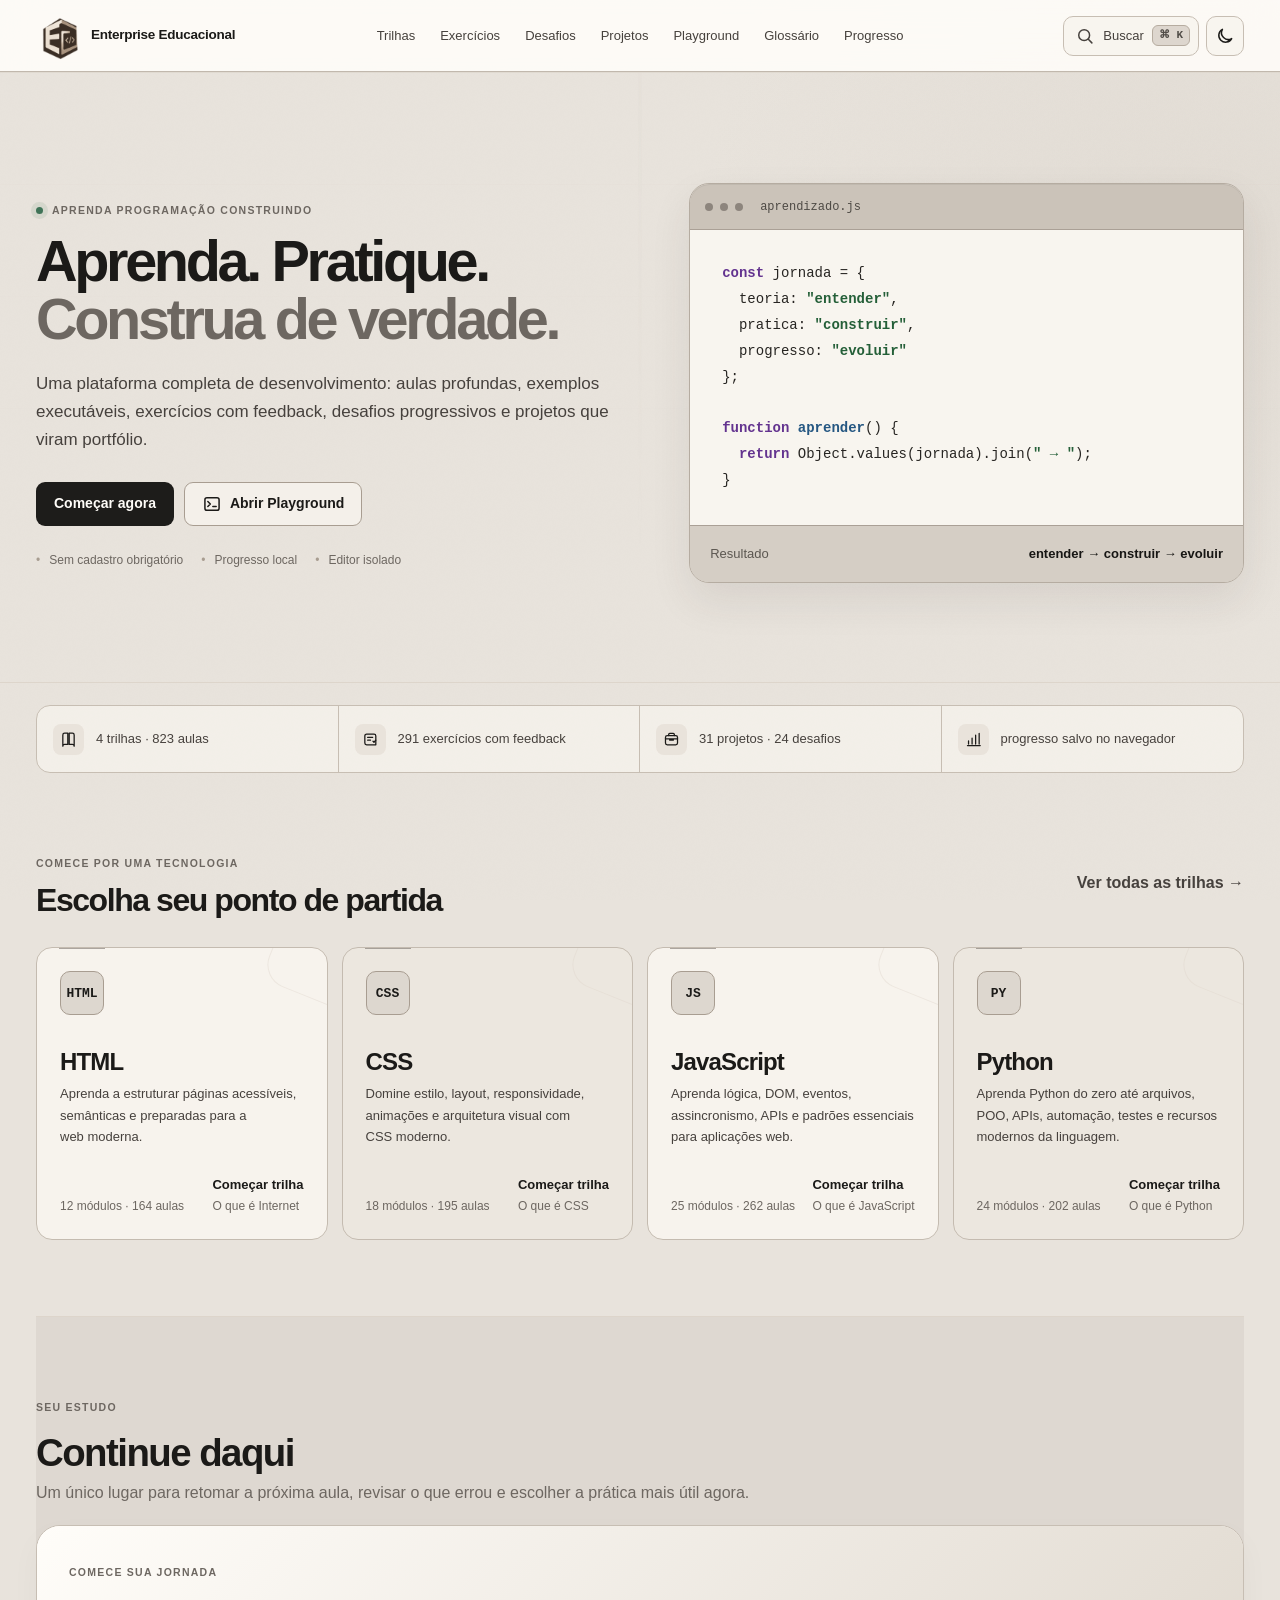
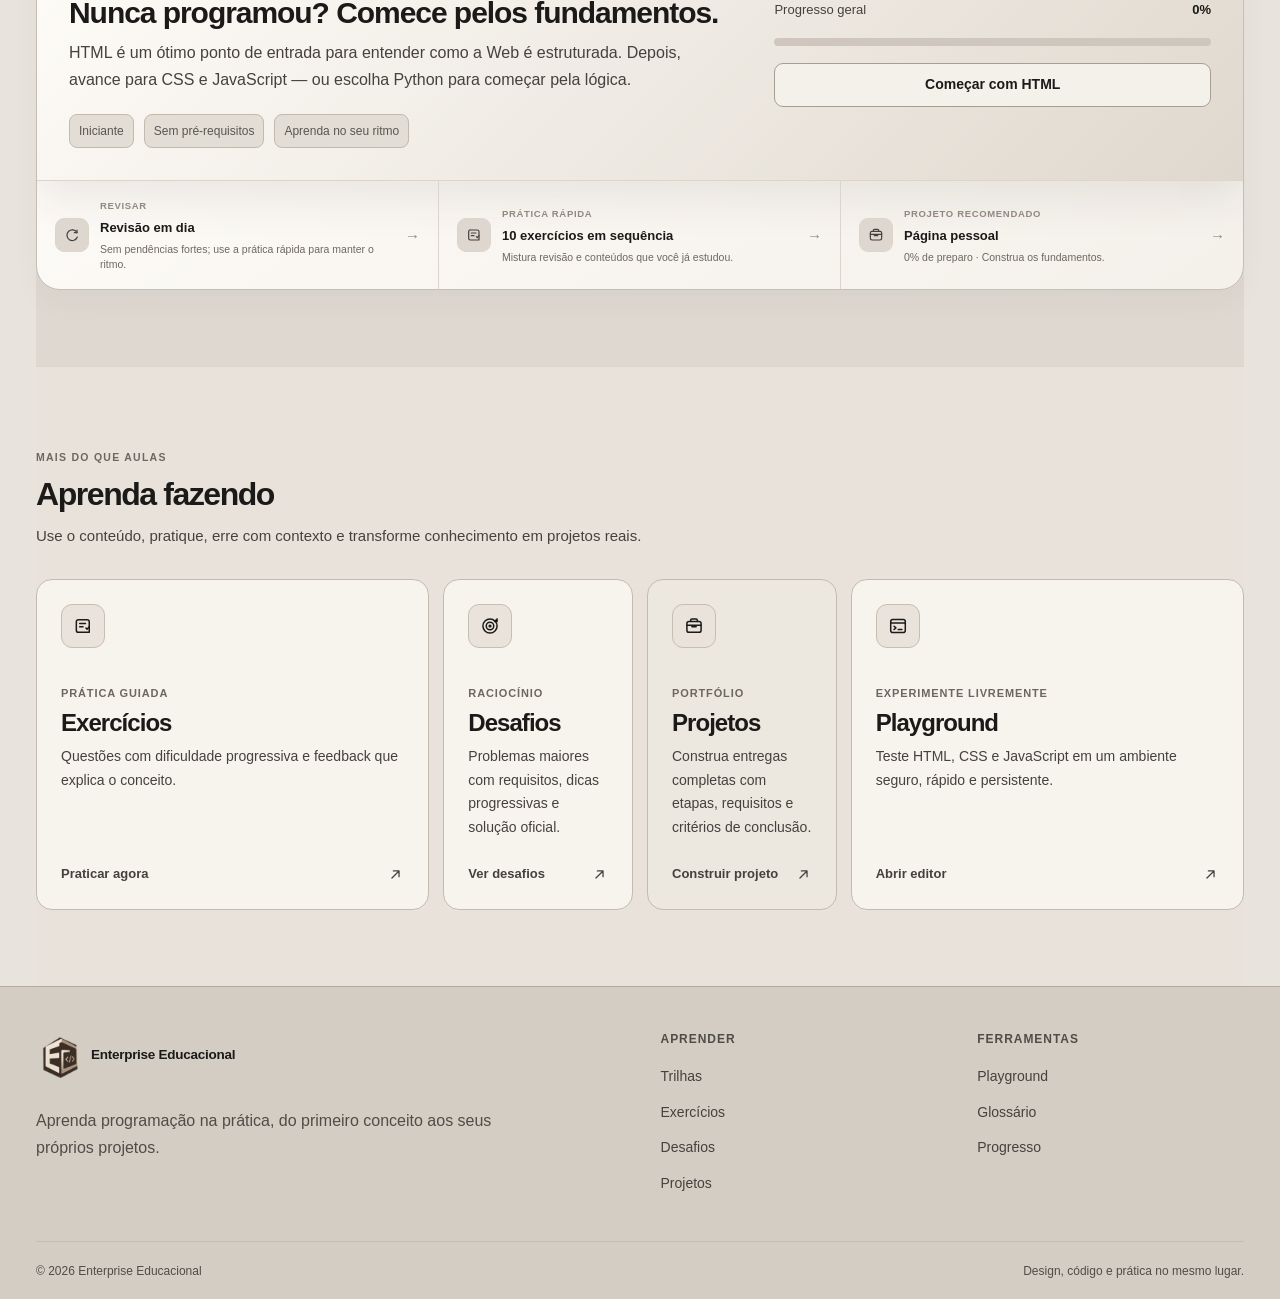
==== index.html @ 3b3150ca "fix: keep dark favicon visible in browser tab" ====
<!doctype html>
<html lang="pt-BR" data-theme="dark">
<head>
  <meta charset="UTF-8" />
  <meta name="viewport" content="width=device-width, initial-scale=1.0" />
  <meta name="description" content="Enterprise Educacional — aprenda HTML, CSS, JavaScript e Python com aulas completas, exercícios, desafios, projetos e playground interativo." />
  <meta name="theme-color" content="#08090a" />
  <meta name="color-scheme" content="dark light" />
  <title>Enterprise Educacional</title>
  <script>
    (() => {
      try {
        const saved = JSON.parse(localStorage.getItem('enterprise-educacional-state-v2') || '{}');
        const theme = saved.theme === 'light' || saved.theme === 'dark'
          ? saved.theme
          : (window.matchMedia && window.matchMedia('(prefers-color-scheme: light)').matches ? 'light' : 'dark');
        document.documentElement.dataset.theme = theme;
      } catch {}
    })();
  </script>
  <link id="favicon32" rel="icon" type="image/png" sizes="32x32" href="assets/branding/favicon-32.png?v=42&amp;theme=dark" data-dark-href="assets/branding/favicon-32.png?v=42" data-light-href="assets/branding/favicon-light-32.png?v=42" />
  <link id="appleTouchIcon" rel="apple-touch-icon" sizes="180x180" href="assets/branding/apple-touch-icon.png?v=41&amp;theme=dark" data-dark-href="assets/branding/apple-touch-icon.png?v=41" data-light-href="assets/branding/apple-touch-icon-light.png?v=41" />
  <script>
    (() => {
      const theme = document.documentElement.dataset.theme;
      const isLight = theme === 'light';
      const setHref = (id, darkHref, lightHref) => {
        const el = document.getElementById(id);
        if (el) el.href = isLight ? lightHref : darkHref;
      };
      setTimeout(() => {
        setHref('favicon32', 'assets/branding/favicon-32.png?v=42&theme=dark', 'assets/branding/favicon-light-32.png?v=42&theme=light');
        setHref('appleTouchIcon', 'assets/branding/apple-touch-icon.png?v=41&theme=dark', 'assets/branding/apple-touch-icon-light.png?v=41&theme=light');
      }, 0);
    })();
  </script>
  <link rel="stylesheet" href="styles.css?v=40" />
</head>
<body>
  <svg class="icon-sprite" aria-hidden="true" focusable="false">
    <symbol id="icon-search" viewBox="0 0 24 24"><circle cx="11" cy="11" r="6.5"/><path d="m16 16 4.25 4.25"/></symbol>
    <symbol id="icon-sun" viewBox="0 0 24 24"><circle cx="12" cy="12" r="3.75"/><path d="M12 2.75v2.1M12 19.15v2.1M2.75 12h2.1M19.15 12h2.1M5.46 5.46l1.48 1.48M17.06 17.06l1.48 1.48M18.54 5.46l-1.48 1.48M6.94 17.06l-1.48 1.48"/></symbol>
    <symbol id="icon-moon" viewBox="0 0 24 24"><path d="M20 15.1A8.15 8.15 0 0 1 8.9 4a8.2 8.2 0 1 0 11.1 11.1Z"/></symbol>
    <symbol id="icon-menu" viewBox="0 0 24 24"><path d="M4 7.25h16M4 12h16M4 16.75h16"/></symbol>
    <symbol id="icon-close" viewBox="0 0 24 24"><path d="m6.25 6.25 11.5 11.5M17.75 6.25l-11.5 11.5"/></symbol>
    <symbol id="icon-html" viewBox="0 0 24 24"><path d="m9 6-6 6 6 6M15 6l6 6-6 6M14 3.75 10 20.25"/></symbol>
    <symbol id="icon-css" viewBox="0 0 24 24"><path d="m12 3 8 4.5-8 4.5-8-4.5L12 3Z"/><path d="m4 12 8 4.5 8-4.5M4 16.5 12 21l8-4.5"/></symbol>
    <symbol id="icon-js" viewBox="0 0 24 24"><path d="M8.5 5.5H6.75A1.75 1.75 0 0 0 5 7.25V10a2 2 0 0 1-2 2 2 2 0 0 1 2 2v2.75a1.75 1.75 0 0 0 1.75 1.75H8.5M15.5 5.5h1.75A1.75 1.75 0 0 1 19 7.25V10a2 2 0 0 0 2 2 2 2 0 0 0-2 2v2.75a1.75 1.75 0 0 1-1.75 1.75H15.5"/></symbol>
    <symbol id="icon-python" viewBox="0 0 24 24"><path d="M7 8.5V6.75A2.75 2.75 0 0 1 9.75 4h4.5A2.75 2.75 0 0 1 17 6.75V11H9.5A2.5 2.5 0 0 0 7 13.5V15"/><path d="M17 15.5v1.75A2.75 2.75 0 0 1 14.25 20h-4.5A2.75 2.75 0 0 1 7 17.25V13h7.5a2.5 2.5 0 0 0 2.5-2.5V9"/><path d="M10 7h.01M14 17h.01"/></symbol>
    <symbol id="icon-exercise" viewBox="0 0 24 24"><path d="M7 4.5h10A2.5 2.5 0 0 1 19.5 7v12.5h-13A2.5 2.5 0 0 1 4 17V7a2.5 2.5 0 0 1 3-2.5Z"/><path d="M8 9h7M8 13h4M15.5 14.5l1.4 1.4 2.6-3"/></symbol>
    <symbol id="icon-challenge" viewBox="0 0 24 24"><circle cx="12" cy="12" r="8.5"/><circle cx="12" cy="12" r="4.5"/><circle cx="12" cy="12" r="1"/><path d="m17.5 6.5 3-3M17.5 6.5h3v-3"/></symbol>
    <symbol id="icon-project" viewBox="0 0 24 24"><rect x="3.5" y="6.5" width="17" height="13" rx="2.5"/><path d="M8 6.5V5a1.5 1.5 0 0 1 1.5-1.5h5A1.5 1.5 0 0 1 16 5v1.5M3.5 11h17M9.5 11v2h5v-2"/></symbol>
    <symbol id="icon-playground" viewBox="0 0 24 24"><rect x="3.25" y="4.25" width="17.5" height="15.5" rx="2.5"/><path d="M3.25 8.25h17.5M7.25 12.25l2.25 2-2.25 2M12.25 16.25h4.5"/></symbol>
    <symbol id="icon-play" viewBox="0 0 24 24"><path d="M9 7.4v9.2l7.3-4.6L9 7.4Z" fill="currentColor" stroke="none"/></symbol>
    <symbol id="icon-progress" viewBox="0 0 24 24"><path d="M5 18.5V14M10 18.5V10M15 18.5V6M20 18.5V3.5"/><path d="M3.5 20.5h18"/></symbol>
    <symbol id="icon-arrow-up-right" viewBox="0 0 24 24"><path d="M7 17 17 7M9 7h8v8"/></symbol>
    <symbol id="icon-check" viewBox="0 0 24 24"><path d="m5.5 12.5 4 4 9-9"/></symbol>
    <symbol id="icon-chevron-down" viewBox="0 0 24 24"><path d="m7 9.5 5 5 5-5"/></symbol>
    <symbol id="icon-clock" viewBox="0 0 24 24"><circle cx="12" cy="12" r="8.5"/><path d="M12 7v5l3.5 2"/></symbol>
    <symbol id="icon-book" viewBox="0 0 24 24"><path d="M4 5.5A2.5 2.5 0 0 1 6.5 3H11v16H6.5A2.5 2.5 0 0 0 4 21.5v-16ZM20 5.5A2.5 2.5 0 0 0 17.5 3H13v16h4.5a2.5 2.5 0 0 1 2.5 2.5v-16Z"/></symbol>
    <symbol id="icon-trophy" viewBox="0 0 24 24"><path d="M8 4h8v4a4 4 0 0 1-8 0V4Z"/><path d="M8 6H4v1.5A4.5 4.5 0 0 0 8.5 12M16 6h4v1.5a4.5 4.5 0 0 1-4.5 4.5M12 12v4M8.5 20h7M10 16h4"/></symbol>
    <symbol id="icon-terminal" viewBox="0 0 24 24"><rect x="3.5" y="4.5" width="17" height="15" rx="2.5"/><path d="m7 9 3 3-3 3M13 15h4"/></symbol>
    <symbol id="icon-expand" viewBox="0 0 24 24"><path d="M8 4H4v4M16 4h4v4M8 20H4v-4M16 20h4v-4"/></symbol>
    <symbol id="icon-copy" viewBox="0 0 24 24"><rect x="8" y="8" width="11" height="11" rx="2"/><path d="M16 8V6a2 2 0 0 0-2-2H6a2 2 0 0 0-2 2v8a2 2 0 0 0 2 2h2"/></symbol>
    <symbol id="icon-save" viewBox="0 0 24 24"><path d="M5 3.75h11l3 3V20H5z"/><path d="M8 3.75v6h8v-6M8 20v-6h8v6"/></symbol>
    <symbol id="icon-folder" viewBox="0 0 24 24"><path d="M3.75 6.5h6l1.75 2h8.75v9.75a2 2 0 0 1-2 2H5.75a2 2 0 0 1-2-2z"/><path d="M3.75 8.5V5.75a2 2 0 0 1 2-2h3.5l1.75 2h7.25a2 2 0 0 1 2 2v.75"/></symbol>
    <symbol id="icon-download" viewBox="0 0 24 24"><path d="M12 3.5v11M7.5 10.5 12 15l4.5-4.5"/><path d="M5 19.5h14"/></symbol>
    <symbol id="icon-upload" viewBox="0 0 24 24"><path d="M12 20.5v-11M7.5 13.5 12 9l4.5 4.5"/><path d="M5 4.5h14"/></symbol>
    <symbol id="icon-database" viewBox="0 0 24 24"><ellipse cx="12" cy="5.5" rx="7.5" ry="3"/><path d="M4.5 5.5v6c0 1.65 3.36 3 7.5 3s7.5-1.35 7.5-3v-6M4.5 11.5v6c0 1.65 3.36 3 7.5 3s7.5-1.35 7.5-3v-6"/></symbol>
    <symbol id="icon-refresh" viewBox="0 0 24 24"><path d="M19.5 8.5A8 8 0 1 0 20 15"/><path d="M19.5 4.5v4h-4"/></symbol>
    <symbol id="icon-stop" viewBox="0 0 24 24"><rect x="6" y="6" width="12" height="12" rx="2"/></symbol>
    <symbol id="icon-desktop" viewBox="0 0 24 24"><rect x="3.5" y="4.5" width="17" height="12" rx="2"/><path d="M8 20h8M12 16.5V20"/></symbol>
    <symbol id="icon-tablet" viewBox="0 0 24 24"><rect x="5.5" y="2.75" width="13" height="18.5" rx="2.5"/><path d="M10.5 17.75h3"/></symbol>
    <symbol id="icon-phone" viewBox="0 0 24 24"><rect x="7" y="2.75" width="10" height="18.5" rx="2.5"/><path d="M10.5 17.75h3"/></symbol>
    <symbol id="icon-bookmark" viewBox="0 0 24 24"><path d="M7 4.25h10a1.75 1.75 0 0 1 1.75 1.75v14l-6.75-4-6.75 4V6A1.75 1.75 0 0 1 7 4.25Z"/></symbol>
    <symbol id="icon-focus" viewBox="0 0 24 24"><path d="M8 4H4v4M16 4h4v4M8 20H4v-4M16 20h4v-4"/><circle cx="12" cy="12" r="3"/></symbol>
    <symbol id="icon-note" viewBox="0 0 24 24"><path d="M5 4.5h14v15H5z"/><path d="M8 8h8M8 12h8M8 16h5"/></symbol>
  </svg>

  <a class="skip-link" href="#main">Pular para o conteúdo</a>

  <header class="site-header" id="siteHeader">
    <div class="shell header-inner">
      <a class="brand" href="#home" aria-label="Enterprise Educacional — início">
        <span class="brand-mark" aria-hidden="true"><img class="brand-symbol" src="assets/branding/enterprise-symbol.png?v=40" data-dark-src="assets/branding/enterprise-symbol.png?v=40" data-light-src="assets/branding/enterprise-symbol-light.png?v=40" alt="" /></span>
        <span class="brand-name">Enterprise Educacional</span>
      </a>

      <nav class="desktop-nav" aria-label="Navegação principal">
        <a href="#trilhas">Trilhas</a>
        <a href="#exercicios">Exercícios</a>
        <a href="#desafios">Desafios</a>
        <a href="#projetos">Projetos</a>
        <a href="#playground">Playground</a>
        <a href="#glossario">Glossário</a>
        <a href="#progresso">Progresso</a>
      </nav>

      <div class="header-actions">
        <button class="search-trigger" id="openSearch" type="button" aria-label="Abrir busca">
          <svg class="ui-icon" aria-hidden="true"><use href="#icon-search"></use></svg>
          <span class="search-trigger-label">Buscar</span><kbd>⌘ K</kbd>
        </button>
        <button class="icon-button theme-toggle" id="themeToggle" type="button" aria-label="Ativar tema claro" title="Alternar tema">
          <span class="theme-toggle-glyph" aria-hidden="true">
            <svg class="ui-icon theme-glyph theme-glyph-sun"><use href="#icon-sun"></use></svg>
            <svg class="ui-icon theme-glyph theme-glyph-moon"><use href="#icon-moon"></use></svg>
          </span>
        </button>
        <button class="icon-button mobile-menu-button" id="mobileMenuButton" type="button" aria-expanded="false" aria-controls="mobileNav" aria-label="Abrir menu">
          <svg class="ui-icon" aria-hidden="true"><use href="#icon-menu"></use></svg>
        </button>
      </div>
    </div>

    <nav class="mobile-nav" id="mobileNav" aria-label="Navegação mobile" hidden>
      <a href="#trilhas">Trilhas</a><a href="#exercicios">Exercícios</a><a href="#desafios">Desafios</a><a href="#projetos">Projetos</a><a href="#playground">Playground</a><a href="#glossario">Glossário</a><a href="#progresso">Progresso</a>
    </nav>
  </header>

  <main id="main" tabindex="-1">
    <section class="page active" data-page="home" id="home">
      <div class="hero-wrap">
        <div class="shell hero-grid">
          <div class="hero-copy">
            <div class="eyebrow"><span class="status-dot"></span> Aprenda programação construindo</div>
            <h1>Aprenda. Pratique.<br><span class="text-muted">Construa de verdade.</span></h1>
            <p class="hero-lead">Uma plataforma completa de desenvolvimento: aulas profundas, exemplos executáveis, exercícios com feedback, desafios progressivos e projetos que viram portfólio.</p>
            <div class="hero-actions"><a class="button primary" href="#trilhas">Começar agora</a><a class="button secondary" href="#playground"><svg class="ui-icon"><use href="#icon-terminal"></use></svg>Abrir Playground</a></div>
            <div class="hero-meta" aria-label="Recursos da plataforma"><span>Sem cadastro obrigatório</span><span>Progresso local</span><span>Editor isolado</span></div>
          </div>

          <div class="hero-panel" aria-label="Prévia do aprendizado">
            <div class="terminal-top"><span></span><span></span><span></span><div>aprendizado.js</div></div>
            <pre><code><span class="code-keyword">const</span> jornada = {
  teoria: <span class="code-string">"entender"</span>,
  pratica: <span class="code-string">"construir"</span>,
  progresso: <span class="code-string">"evoluir"</span>
};

<span class="code-keyword">function</span> <span class="code-fn">aprender</span>() {
  <span class="code-keyword">return</span> Object.values(jornada).join(<span class="code-string">" → "</span>);
}</code></pre>
            <div class="terminal-result"><span>Resultado</span><strong>entender → construir → evoluir</strong></div>
          </div>
        </div>
      </div>

      <div class="shell platform-strip" id="platformStrip" aria-label="Destaques da plataforma"></div>

      <div class="shell section-block section-tone-a">
        <div class="section-heading compact"><div><span class="eyebrow simple">Comece por uma tecnologia</span><h2>Escolha seu ponto de partida</h2></div><a class="text-link" href="#trilhas">Ver todas as trilhas →</a></div>
        <div class="tech-grid" id="homeTechGrid"></div>
      </div>

      <div class="shell section-block continue-section section-tone-b" id="continueSection">
        <div class="continue-section-heading"><span class="eyebrow simple">Seu estudo</span><h2>Continue daqui</h2><p>Um único lugar para retomar a próxima aula, revisar o que errou e escolher a prática mais útil agora.</p></div>
        <div class="continue-dashboard">
          <div class="continue-card">
            <div class="continue-copy"><span class="eyebrow simple" id="continueEyebrow">Seu próximo passo</span><h3 id="continueTitle">Comece sua jornada.</h3><p id="continueText">Escolha uma trilha e avance em uma sequência pensada para transformar teoria em prática.</p><div class="continue-meta" id="continueMeta"></div></div>
            <div class="continue-progress"><div class="progress-label"><span id="continueLabel">Progresso geral</span><strong id="continuePercent">0%</strong></div><div class="progress"><span id="continueBar" style="width:0%"></span></div><a class="button secondary" id="continueButton" href="#trilhas">Explorar trilhas</a></div>
          </div>
          <div class="smart-learning-grid" id="smartLearningGrid" aria-label="Recomendações de estudo"></div>
        </div>
      </div>

      <div class="shell section-block section-tone-c">
        <div class="section-heading"><div><span class="eyebrow simple">Mais do que aulas</span><h2>Aprenda fazendo</h2><p>Use o conteúdo, pratique, erre com contexto e transforme conhecimento em projetos reais.</p></div></div>
        <div class="feature-grid">
          <a class="feature-card feature-exercises" href="#exercicios"><span class="feature-icon"><svg class="ui-icon"><use href="#icon-exercise"></use></svg></span><span class="feature-kicker">Prática guiada</span><h3>Exercícios</h3><p>Questões com dificuldade progressiva e feedback que explica o conceito.</p><span class="feature-link">Praticar agora <svg class="ui-icon"><use href="#icon-arrow-up-right"></use></svg></span></a>
          <a class="feature-card feature-challenges" href="#desafios"><span class="feature-icon"><svg class="ui-icon"><use href="#icon-challenge"></use></svg></span><span class="feature-kicker">Raciocínio</span><h3>Desafios</h3><p>Problemas maiores com requisitos, dicas progressivas e solução oficial.</p><span class="feature-link">Ver desafios <svg class="ui-icon"><use href="#icon-arrow-up-right"></use></svg></span></a>
          <a class="feature-card feature-projects" href="#projetos"><span class="feature-icon"><svg class="ui-icon"><use href="#icon-project"></use></svg></span><span class="feature-kicker">Portfólio</span><h3>Projetos</h3><p>Construa entregas completas com etapas, requisitos e critérios de conclusão.</p><span class="feature-link">Construir projeto <svg class="ui-icon"><use href="#icon-arrow-up-right"></use></svg></span></a>
          <a class="feature-card feature-playground" href="#playground"><span class="feature-icon"><svg class="ui-icon"><use href="#icon-playground"></use></svg></span><span class="feature-kicker">Experimente livremente</span><h3>Playground</h3><p>Teste HTML, CSS e JavaScript em um ambiente seguro, rápido e persistente.</p><span class="feature-link">Abrir editor <svg class="ui-icon"><use href="#icon-arrow-up-right"></use></svg></span></a>
        </div>
      </div>
    </section>

    <section class="page" data-page="trilhas" id="trilhas"><div class="shell page-shell"><div class="page-header"><span class="eyebrow simple">Trilhas de aprendizado</span><h1>Do primeiro código ao seu primeiro projeto.</h1><p>Quatro trilhas completas, organizadas em módulos progressivos e conectadas a exercícios, desafios e projetos.</p></div><div class="track-grid" id="trackGrid"></div></div></section>

    <section class="page" data-page="aula" id="aula">
      <div class="lesson-reading-progress" aria-hidden="true"><span id="lessonReadingBar"></span></div>
      <div class="shell lesson-layout">
        <aside class="lesson-sidebar" aria-label="Conteúdo do curso">
          <button class="lesson-mobile-toggle" id="lessonMobileToggle" type="button" aria-expanded="false"><span>Conteúdo do curso</span><svg class="ui-icon"><use href="#icon-chevron-down"></use></svg></button>
          <div class="lesson-sidebar-body" id="lessonSidebarBody">
            <div class="sidebar-heading"><span class="eyebrow simple" id="lessonCourseCode">Curso</span><h2 id="lessonCourseTitle">Conteúdo</h2><p id="lessonModuleLabel"></p></div>
            <label class="lesson-nav-search" for="lessonNavSearch"><svg class="ui-icon" aria-hidden="true"><use href="#icon-search"></use></svg><input id="lessonNavSearch" type="search" placeholder="Buscar aula neste curso..." autocomplete="off" /></label>
            <nav id="lessonNav" class="lesson-nav"></nav>
            <div class="sidebar-progress"><div class="progress-label"><span>Progresso da trilha</span><strong id="lessonCoursePercent">0%</strong></div><div class="progress"><span id="lessonCourseBar"></span></div></div>
          </div>
        </aside>
        <article class="lesson-content" id="lessonContent"></article>
      </div>
    </section>

    <section class="page" data-page="exercicios" id="exercicios"><div class="shell page-shell"><div class="page-header split"><div><span class="eyebrow simple">Prática guiada</span><h1>Exercícios</h1><p>Resolva, receba feedback e entenda o motivo de cada resposta.</p></div><a class="button secondary" href="#progresso">Ver progresso</a></div><div class="exercise-toolbar" aria-label="Filtros de exercício" id="exerciseFilters"></div><div class="exercise-layout"><aside class="exercise-list-panel" id="exerciseListPanel"><button class="exercise-list-toggle" id="exerciseListToggle" type="button" aria-expanded="false" aria-controls="exerciseListBody"><span><small>Lista de exercícios</small><strong id="exerciseListToggleMeta">Abrir exercícios</strong></span><svg class="ui-icon" aria-hidden="true"><use href="#icon-chevron-down"></use></svg></button><div class="exercise-list-body" id="exerciseListBody"><div class="exercise-list-meta" id="exerciseListMeta"></div><div class="exercise-list" id="exerciseList"></div></div></aside><div class="exercise-card" id="exerciseCard"></div></div></div></section>

    <section class="page" data-page="desafios" id="desafios"><div class="shell page-shell"><div class="page-header"><span class="eyebrow simple">Teste seu raciocínio</span><h1>Desafios</h1><p>Problemas maiores para combinar conceitos, praticar autonomia e recorrer a dicas apenas quando precisar.</p></div><div class="challenge-grid" id="challengeGrid"></div></div></section>

    <section class="page" data-page="projetos" id="projetos"><div class="shell page-shell"><div class="page-header"><span class="eyebrow simple">Construa algo real</span><h1>Projetos</h1><p>Entregas completas com objetivo, etapas, requisitos e extensões para levar seu aprendizado ao portfólio.</p></div><div class="project-grid" id="projectGrid"></div></div></section>

    <section class="page" data-page="playground" id="playground">
      <div class="shell playground-shell">
        <div class="page-header split compact-bottom"><div><span class="eyebrow simple">Laboratório de código</span><h1>Playground</h1><p>Programe em HTML, CSS, JavaScript e Python. Visualize páginas, acompanhe o console e execute Python 3 diretamente no navegador.</p></div><div class="playground-actions"><div class="preset-picker" id="presetPicker"><button class="preset-trigger" id="presetTrigger" type="button" aria-expanded="false" aria-controls="presetMenu"><span class="preset-trigger-icon" aria-hidden="true"><svg class="ui-icon"><use href="#icon-playground"></use></svg></span><span class="preset-trigger-copy"><small>Modelo</small><strong id="presetCurrentLabel">Exemplo inicial</strong></span><svg class="ui-icon preset-chevron" aria-hidden="true"><use href="#icon-chevron-down"></use></svg></button><div class="preset-menu" id="presetMenu" hidden><div class="preset-menu-head"><div><span class="detail-kicker">Comece mais rápido</span><strong>Modelos de código</strong><p>Escolha uma base pronta para estudar, testar ou modificar.</p></div></div><div class="preset-options" id="presetOptions"></div></div><select id="playgroundPreset" hidden aria-hidden="true"></select></div><button class="button secondary" id="resetPlayground" title="Restaurar o código do modelo atual">Restaurar</button></div></div>
        <div class="playground-runtime-note"><span class="runtime-dot"></span><strong>Execução segura</strong><span>Web em iframe sandbox · Python em Web Worker com Pyodide carregado sob demanda</span></div>
        <div class="workbench" id="workbench">
          <section class="editor-pane">
            <div class="pane-head editor-pane-head"><div class="tabs" role="tablist" aria-label="Linguagens" id="editorTabs"><button role="tab" aria-selected="true" data-lang="html"><svg class="ui-icon"><use href="#icon-html"></use></svg>HTML</button><button role="tab" aria-selected="false" data-lang="css"><svg class="ui-icon"><use href="#icon-css"></use></svg>CSS</button><button role="tab" aria-selected="false" data-lang="js"><svg class="ui-icon"><use href="#icon-js"></use></svg>JavaScript</button><button role="tab" aria-selected="false" data-lang="python"><svg class="ui-icon"><use href="#icon-python"></use></svg>Python</button></div><div class="pane-tools"><div class="editor-main-actions"><button class="text-button playground-save-button" id="savePlaygroundProject" type="button" title="Escolher linguagens e salvar como projeto"><svg class="ui-icon"><use href="#icon-save"></use></svg>Salvar</button><button class="text-button" id="openSavedCodes" type="button"><svg class="ui-icon"><use href="#icon-folder"></use></svg>Meus códigos</button><button class="text-button" id="playgroundHistoryToggle" type="button" aria-expanded="false" aria-controls="playgroundHistoryPanel"><svg class="ui-icon"><use href="#icon-clock"></use></svg>Histórico</button></div><details class="editor-more-menu"><summary>Mais <svg class="ui-icon"><use href="#icon-chevron-down"></use></svg></summary><div class="editor-more-popover"><button class="editor-more-action" id="formatCode" type="button" title="Organizar indentação (Alt+Shift+F)">Formatar código <kbd>Alt ⇧ F</kbd></button><button class="editor-more-action" id="copyCode" type="button"><span>Copiar código</span><kbd>Ctrl C</kbd></button><button class="editor-more-action danger" id="clearEditor" type="button">Limpar editor</button></div></details><button class="pane-icon-button" id="fullscreenPlayground" type="button" aria-label="Editor em tela cheia" title="Editor em tela cheia"><svg class="ui-icon"><use href="#icon-expand"></use></svg></button></div></div>
            <div class="playground-history-panel" id="playgroundHistoryPanel" hidden><div class="playground-history-head"><div><strong>Histórico do código</strong><span>Versões salvas automaticamente neste navegador.</span></div><button class="text-button" id="clearPlaygroundHistory" type="button">Limpar histórico</button></div><div class="playground-history-list" id="playgroundHistoryList"></div></div>
            <div class="editor-findbar" id="editorFindbar" hidden><label><span>Buscar</span><input id="editorFindInput" type="search" autocomplete="off" spellcheck="false" placeholder="Texto no arquivo..." /></label><span class="editor-find-count" id="editorFindCount">0/0</span><button class="pane-icon-button" id="editorFindPrev" type="button" aria-label="Ocorrência anterior" title="Anterior">↑</button><button class="pane-icon-button" id="editorFindNext" type="button" aria-label="Próxima ocorrência" title="Próxima">↓</button><button class="pane-icon-button" id="editorFindClose" type="button" aria-label="Fechar busca" title="Fechar">×</button></div>
            <div class="editor-body"><div class="editor-gutter" id="editorGutter" aria-hidden="true">1</div><div class="editor-code-wrap" id="editorCodeWrap"><div class="editor-active-line" id="editorActiveLine" aria-hidden="true"></div><pre class="code-highlight" id="codeHighlight" aria-hidden="true"><code></code></pre><div class="editor-marker-layer" id="editorMarkerLayer" aria-hidden="true"></div><textarea id="codeEditor" spellcheck="false" aria-label="Editor de código" aria-describedby="editorProblemsSummary" autocomplete="off" autocapitalize="off" wrap="off"></textarea><div class="editor-autocomplete" id="editorAutocomplete" role="listbox" aria-label="Sugestões de código" hidden></div><div class="editor-hover-doc" id="editorHoverDoc" role="tooltip" hidden></div></div></div>
            <div class="editor-problems" id="editorProblems" hidden><div class="editor-problems-head"><div><strong>Problemas no código</strong><span id="editorProblemsSummary">Nenhum problema detectado.</span></div><button class="text-button" id="closeEditorProblems" type="button">Fechar</button></div><div class="editor-problems-list" id="editorProblemsList"></div></div>
            <div class="python-stdin-panel" id="pythonStdinPanel" hidden><div><strong>Entrada padrão (stdin)</strong><span>Uma linha para cada chamada de <code>input()</code></span></div><textarea id="pythonStdin" rows="3" spellcheck="false" placeholder="Marina&#10;18" aria-label="Entrada padrão para o programa Python"></textarea></div>
            <div class="editor-statusbar"><span id="editorLanguageStatus">HTML</span><span id="editorMetrics">1 linha · 0 caracteres</span><span id="editorCursorStatus">Ln 1, Col 1</span><button class="editor-problems-status clean" id="editorProblemsStatus" type="button" aria-expanded="false" aria-controls="editorProblems">✓ Sem problemas</button><button class="saved-project-status" id="savedProjectStatus" type="button" hidden title="Abrir Meus códigos"><svg class="ui-icon"><use href="#icon-folder"></use></svg><span id="savedProjectStatusText"></span></button><span class="autosave-status"><span class="autosave-dot"></span>Salvo automaticamente</span><span class="editor-shortcut">Executar <kbd>Ctrl ↵</kbd></span></div>
          </section>
          <div class="workbench-resizer" id="workbenchResizer" role="separator" aria-orientation="vertical" aria-label="Redimensionar editor e resultado" tabindex="0"></div>
          <section class="preview-pane">
            <div class="pane-head preview-pane-head"><div class="preview-heading"><strong id="previewTitle">Resultado</strong><span class="runtime-badge" id="runtimeBadge">Web sandbox</span></div><div class="preview-tools"><button class="preview-action" id="clearPythonOutput" type="button" hidden title="Limpar saída do Python"><svg class="ui-icon"><use href="#icon-close"></use></svg><span>Limpar</span></button><div class="viewport-switch" id="viewportSwitch" role="group" aria-label="Largura da prévia"><button type="button" class="active" data-viewport="desktop" aria-label="Prévia desktop" title="Desktop"><svg class="ui-icon"><use href="#icon-desktop"></use></svg></button><button type="button" data-viewport="tablet" aria-label="Prévia tablet" title="Tablet"><svg class="ui-icon"><use href="#icon-tablet"></use></svg></button><button type="button" data-viewport="mobile" aria-label="Prévia mobile" title="Mobile"><svg class="ui-icon"><use href="#icon-phone"></use></svg></button></div><button class="preview-run-button" id="runPlayground" type="button" aria-label="Executar código" title="Executar código (Ctrl + Enter)"><svg class="ui-icon"><use href="#icon-play"></use></svg><span class="visually-hidden">Executar</span></button><button class="preview-stop-button" id="stopPython" type="button" hidden aria-label="Parar execução do Python" title="Parar execução"><svg class="ui-icon"><use href="#icon-stop"></use></svg><span class="visually-hidden">Parar</span></button><button class="preview-action" id="runResultFullscreen" type="button" title="Mostrar resultado em tela cheia"><svg class="ui-icon"><use href="#icon-expand"></use></svg><span>Tela cheia</span></button><span id="runStatus" class="run-status" aria-live="polite">Pronto</span></div></div>
            <div class="preview-stage" id="previewStage"><div class="preview-device" id="previewDevice" data-viewport="desktop"><iframe id="previewFrame" title="Resultado do código" sandbox="allow-scripts"></iframe><div class="python-runtime" id="pythonRuntime" hidden><div class="python-runtime-hero"><span class="python-runtime-icon"><svg class="ui-icon"><use href="#icon-python"></use></svg></span><div><strong>Python 3 no navegador</strong><p id="pythonRuntimeText">Execute o código para iniciar o runtime. Na primeira vez, o Pyodide será carregado pela internet.</p></div></div><div class="python-runtime-stats"><span>WebAssembly</span><span>Worker isolado</span><span>stdout / stderr</span></div></div></div><div class="fullscreen-hint" id="resultFullscreenHint" hidden>Pressione <kbd>Esc</kbd> para sair</div></div>
            <div class="console-panel" id="consolePanel"><div class="console-head"><div class="console-title-wrap"><strong id="consoleTitle">Console</strong><span id="consoleHint">JavaScript</span><span class="console-unread" id="consoleUnread" hidden>0</span></div><div class="console-actions"><button class="text-button" id="clearConsole" type="button">Limpar</button><button class="console-toggle" id="toggleConsole" type="button" aria-expanded="true"><span id="toggleConsoleText">Ocultar</span><svg class="ui-icon"><use href="#icon-chevron-down"></use></svg></button></div></div><div class="console-output" id="playgroundConsole" aria-live="polite"><div class="console-empty">Execute o código para ver logs e erros aqui.</div></div></div>
          </section>
        </div>
      </div>
    </section>

    <section class="page" data-page="glossario" id="glossario"><div class="shell page-shell"><div class="page-header"><span class="eyebrow simple">Conceitos sem complicação</span><h1>Glossário</h1><p>Definições curtas, explicações e conexões com as aulas em que cada conceito aparece.</p></div><div class="glossary-layout"><div class="glossary-list-panel"><div class="glossary-controls"><label class="search-field"><svg class="ui-icon" aria-hidden="true"><use href="#icon-search"></use></svg><input id="glossarySearch" type="search" placeholder="Buscar conceito, linguagem ou termo..." /></label><section class="glossary-filter-group" aria-labelledby="glossaryCategoryLabel"><div class="glossary-filter-heading"><span id="glossaryCategoryLabel">Categoria</span></div><div class="glossary-categories" id="glossaryCategories" aria-label="Categorias do glossário"></div></section><section class="glossary-filter-group glossary-letter-group" aria-labelledby="glossaryLetterLabel"><div class="glossary-filter-heading"><span id="glossaryLetterLabel">Inicial</span><span class="glossary-result-meta" id="glossaryResultMeta"></span></div><div class="alphabet" id="alphabet" aria-label="Filtrar glossário por letra"></div></section></div><div class="glossary-list" id="glossaryList"></div></div><article class="glossary-detail" id="glossaryDetail"></article></div></div></section>

    <section class="page" data-page="progresso" id="progresso"><div class="shell page-shell"><div class="page-header split"><div><span class="eyebrow simple">Seu aprendizado</span><h1>Progresso</h1><p>Acompanhe o que você concluiu, sua atividade recente e o próximo passo recomendado.</p></div><button class="button danger-ghost" id="resetProgress">Redefinir progresso</button></div><div class="progress-summary" id="progressSummary"></div><section class="data-management-card" aria-labelledby="dataManagementTitle"><div class="data-management-copy"><span class="data-management-icon"><svg class="ui-icon"><use href="#icon-database"></use></svg></span><div><span class="detail-kicker">Seus dados</span><h2 id="dataManagementTitle">Backup e restauração</h2><p>Proteja progresso, notas, checkpoints, histórico do Playground e projetos salvos em um único arquivo.</p></div></div><div class="data-management-actions"><button class="button secondary" id="exportDataBackup" type="button"><svg class="ui-icon"><use href="#icon-download"></use></svg>Baixar backup</button><button class="button secondary" id="importDataBackup" type="button"><svg class="ui-icon"><use href="#icon-upload"></use></svg>Restaurar backup</button><input id="dataBackupInput" type="file" accept="application/json,.json,.ee-backup" hidden></div></section><section class="learning-intelligence-section"><div class="section-heading compact"><div><span class="eyebrow simple">Revisão inteligente</span><h2>O que merece sua atenção agora</h2></div></div><div class="review-center" id="reviewCenter"></div></section><section class="learning-intelligence-section"><div class="section-heading compact"><div><span class="eyebrow simple">Domínio por assunto</span><h2>Entenda onde você está forte e onde revisar</h2></div></div><div class="mastery-grid" id="masteryGrid"></div></section><div class="progress-grid" id="progressGrid"></div><section class="achievement-section"><div class="section-heading compact"><div><span class="eyebrow simple">Conquistas</span><h2>Marcos da sua jornada</h2></div></div><div class="achievement-grid" id="achievementGrid"></div></section></div></section>

    <section class="page" data-page="not-found" id="notFound"><div class="shell not-found"><div class="not-found-code">404</div><span class="eyebrow simple">Rota não encontrada</span><h1>Essa rota saiu do código.</h1><p>O conteúdo que você procurou não existe ou mudou de lugar.</p><div class="hero-actions"><a class="button primary" href="#home">Voltar para Home</a><a class="button secondary" href="#trilhas">Explorar Trilhas</a></div></div></section>
  </main>

  <footer class="site-footer">
    <div class="shell footer-grid"><div class="footer-brand"><a class="brand" href="#home"><span class="brand-mark" aria-hidden="true"><img class="brand-symbol" src="assets/branding/enterprise-symbol.png?v=40" data-dark-src="assets/branding/enterprise-symbol.png?v=40" data-light-src="assets/branding/enterprise-symbol-light.png?v=40" alt="" /></span><span class="brand-name">Enterprise Educacional</span></a><p>Aprenda programação na prática, do primeiro conceito aos seus próprios projetos.</p></div><div><h2>Aprender</h2><a href="#trilhas">Trilhas</a><a href="#exercicios">Exercícios</a><a href="#desafios">Desafios</a><a href="#projetos">Projetos</a></div><div><h2>Ferramentas</h2><a href="#playground">Playground</a><a href="#glossario">Glossário</a><a href="#progresso">Progresso</a></div></div>
    <div class="shell footer-bottom"><span>© 2026 Enterprise Educacional</span><span>Design, código e prática no mesmo lugar.</span></div>
  </footer>

  <dialog class="search-dialog" id="searchDialog">
    <form method="dialog" class="search-modal"><div class="search-modal-head"><label class="search-field modal-search"><svg class="ui-icon" aria-hidden="true"><use href="#icon-search"></use></svg><input id="globalSearch" type="search" placeholder="Buscar aulas, módulos, exercícios, projetos..." autocomplete="off" /></label><button class="icon-button" value="cancel" aria-label="Fechar busca"><svg class="ui-icon" aria-hidden="true"><use href="#icon-close"></use></svg></button></div><div class="search-results" id="searchResults"></div><div class="search-hint"><span><kbd>Ctrl/⌘ K</kbd> buscar</span><span><kbd>↑↓</kbd> navegar</span><span><kbd>Enter</kbd> abrir</span><span><kbd>Esc</kbd> fechar</span></div></form>
  </dialog>

  <dialog class="saved-code-dialog" id="saveCodeDialog">
    <form class="saved-code-modal" id="saveCodeForm">
      <div class="saved-code-dialog-head"><div><span class="detail-kicker">Playground</span><strong id="saveCodeDialogTitle">Salvar código</strong><p>Escolha exatamente quais linguagens fazem parte deste projeto.</p></div><button class="icon-button" id="closeSaveCodeDialog" type="button" aria-label="Fechar"><svg class="ui-icon"><use href="#icon-close"></use></svg></button></div>
      <div class="saved-code-dialog-body">
        <label class="saved-code-name"><span>Nome do projeto</span><input id="savedCodeName" type="text" maxlength="80" autocomplete="off" placeholder="Ex.: Landing page pessoal" /></label>
        <fieldset class="saved-code-language-fieldset"><legend>O que deseja salvar?</legend><div class="saved-code-language-grid">
          <label class="saved-code-language"><input type="checkbox" value="html" data-save-language /><span class="saved-code-language-icon"><svg class="ui-icon"><use href="#icon-html"></use></svg></span><span><strong>HTML</strong><small>Estrutura da página</small></span></label>
          <label class="saved-code-language"><input type="checkbox" value="css" data-save-language /><span class="saved-code-language-icon"><svg class="ui-icon"><use href="#icon-css"></use></svg></span><span><strong>CSS</strong><small>Estilos e layout</small></span></label>
          <label class="saved-code-language"><input type="checkbox" value="js" data-save-language /><span class="saved-code-language-icon"><svg class="ui-icon"><use href="#icon-js"></use></svg></span><span><strong>JavaScript</strong><small>Comportamento da página</small></span></label>
          <label class="saved-code-language"><input type="checkbox" value="python" data-save-language /><span class="saved-code-language-icon"><svg class="ui-icon"><use href="#icon-python"></use></svg></span><span><strong>Python</strong><small>Programa e saída textual</small></span></label>
        </div></fieldset>
        <div class="saved-code-storage-note"><svg class="ui-icon"><use href="#icon-folder"></use></svg><span><strong>Salvo neste navegador.</strong> O Enterprise Educacional usa IndexedDB e mantém um fallback local quando necessário.</span></div>
        <p class="saved-code-validation" id="saveCodeValidation" hidden></p>
      </div>
      <div class="saved-code-dialog-actions"><button class="button secondary" id="saveCodeAsNew" type="button" hidden>Salvar como novo</button><span></span><button class="button secondary" id="cancelSaveCode" type="button">Cancelar</button><button class="button primary" id="confirmSaveCode" type="submit">Salvar projeto</button></div>
    </form>
  </dialog>

  <dialog class="saved-code-dialog saved-codes-library-dialog" id="savedCodesDialog">
    <div class="saved-code-modal">
      <div class="saved-code-dialog-head"><div><span class="detail-kicker">Banco local</span><strong>Meus códigos</strong><p>Projetos que você decidiu guardar permanentemente neste navegador.</p></div><button class="icon-button" id="closeSavedCodesDialog" type="button" aria-label="Fechar"><svg class="ui-icon"><use href="#icon-close"></use></svg></button></div>
      <div class="saved-codes-toolbar"><label class="search-field"><svg class="ui-icon"><use href="#icon-search"></use></svg><input id="savedCodesSearch" type="search" autocomplete="off" placeholder="Buscar projeto salvo..." /></label><div class="saved-codes-toolbar-actions"><span id="savedCodesCount">0 projetos</span><button class="button secondary compact" id="importSavedCodeFiles" type="button"><svg class="ui-icon"><use href="#icon-upload"></use></svg>Importar</button><input id="savedCodeImportInput" type="file" accept=".zip,.html,.htm,.css,.js,.mjs,.py,.json,.eeproject" multiple hidden></div></div>
      <div class="saved-codes-list" id="savedCodesList"></div>
      <div class="saved-codes-footer"><span><strong>Exportar</strong> gera um ZIP com arquivos reais do projeto. <strong>Importar</strong> aceita esse ZIP ou arquivos HTML/CSS/JS/Python.</span><button class="button secondary" id="newSavedCodeFromLibrary" type="button">Salvar código atual</button></div>
    </div>
  </dialog>

  <div class="term-popover" id="termPopover" hidden role="dialog" aria-modal="false" aria-labelledby="termPopoverTitle"><button class="term-popover-close" id="closeTermPopover" type="button" aria-label="Fechar definição"><svg class="ui-icon"><use href="#icon-close"></use></svg></button><span class="term-type" id="termPopoverCategory"></span><strong id="termPopoverTitle"></strong><p id="termPopoverDefinition"></p><button class="text-link term-open-full" id="termPopoverOpen" type="button">Ver no Glossário →</button></div>

  <div class="toast-region" id="toastRegion" aria-live="polite" aria-atomic="false"></div>

  <script src="content-data.js?v=40"></script>
  <script src="app.js?v=42"></script>
</body>
</html>
---- styles.css ----
:root {
  color-scheme: dark;
  --bg-0: #060708;
  --bg: #090a0b;
  --bg-2: #0d0f11;
  --bg-3: #111316;
  --surface: #14171a;
  --surface-2: #181c20;
  --surface-3: #1d2126;
  --surface-4: #252a30;
  --surface-hover: #20252b;
  --text: #f5f6f7;
  --text-2: #c5c9ce;
  --text-3: #8e949c;
  --text-4: #686e76;
  --border: #292e34;
  --border-soft: #20252a;
  --border-strong: #3b424a;
  --accent: #f2f3f4;
  --accent-2: #d7dade;
  --accent-contrast: #0c0d0f;
  --success: #8bcaa2;
  --warning: #d4b774;
  --danger: #df8585;
  --focus: #f4f5f6;
  --code-purple: #cfb7ff;
  --code-green: #b8ddb2;
  --code-blue: #a9cbe9;
  --code-orange: #e4c59e;
  --header-h: 74px;
  --radius-xs: 6px;
  --radius-sm: 9px;
  --radius-md: 13px;
  --radius-lg: 18px;
  --radius-xl: 24px;
  --shadow-soft: 0 16px 42px rgba(0,0,0,.18);
  --shadow-strong: 0 28px 80px rgba(0,0,0,.34);
  --shell: min(1640px, calc(100vw - 64px));
  --reading: 780px;
  --editor-split: 55%;
}

html[data-theme="light"] {
  color-scheme: light;
  --bg-0: #ede6dc;
  --bg: #f5efe6;
  --bg-2: #f1eadf;
  --bg-3: #ebe2d6;
  --surface: #faf6f0;
  --surface-2: #fffdf9;
  --surface-3: #f3ece2;
  --surface-4: #e5dccf;
  --surface-hover: #eee6db;
  --text: #1b1916;
  --text-2: #554d45;
  --text-3: #7f756c;
  --text-4: #a09589;
  --border: #d7cec1;
  --border-soft: #e8e0d5;
  --border-strong: #c5b9aa;
  --accent: #1b1916;
  --accent-2: #302b25;
  --accent-contrast: #fffdf9;
  --success: #3f7357;
  --warning: #8a6a29;
  --danger: #a75252;
  --focus: #1b1916;
  --shadow-soft: 0 14px 34px rgba(50,40,30,.08);
  --shadow-strong: 0 28px 70px rgba(50,40,30,.14);
}

* { box-sizing: border-box; }
html { scroll-behavior: smooth; }
body {
  margin: 0;
  min-width: 320px;
  background:
    radial-gradient(circle at 15% -10%, color-mix(in srgb, var(--surface-4) 38%, transparent), transparent 28rem),
    var(--bg);
  color: var(--text);
  font: 16px/1.65 Inter, ui-sans-serif, -apple-system, BlinkMacSystemFont, "Segoe UI", sans-serif;
  -webkit-font-smoothing: antialiased;
  text-rendering: optimizeLegibility;
}
body::before {
  content: "";
  position: fixed;
  inset: 0;
  pointer-events: none;
  z-index: -1;
  opacity: .018;
  background-image: url("data:image/svg+xml,%3Csvg xmlns='http://www.w3.org/2000/svg' width='120' height='120'%3E%3Cfilter id='n'%3E%3CfeTurbulence type='fractalNoise' baseFrequency='.9' numOctaves='2' stitchTiles='stitch'/%3E%3C/filter%3E%3Crect width='100%25' height='100%25' filter='url(%23n)' opacity='.7'/%3E%3C/svg%3E");
}

::selection { background: color-mix(in srgb, var(--accent) 22%, transparent); }
a { color: inherit; text-decoration: none; }
button, input, textarea, select { font: inherit; }
button, select { color: inherit; }
button, a { -webkit-tap-highlight-color: transparent; }
button:focus-visible, a:focus-visible, input:focus-visible, textarea:focus-visible, select:focus-visible, [tabindex]:focus-visible { outline: 2px solid var(--focus); outline-offset: 3px; }
svg { width: 20px; height: 20px; fill: none; stroke: currentColor; stroke-width: 1.8; stroke-linecap: round; stroke-linejoin: round; }
kbd { font: 600 11px/1 ui-monospace, SFMono-Regular, Menlo, monospace; color: var(--text-3); background: var(--bg-2); border: 1px solid var(--border); border-bottom-color: var(--border-strong); border-radius: 6px; padding: 4px 6px; }

.skip-link { position: fixed; top: 10px; left: 10px; z-index: 999; padding: 10px 14px; background: var(--accent); color: var(--accent-contrast); transform: translateY(-160%); border-radius: var(--radius-sm); }
.skip-link:focus { transform: translateY(0); }
.icon-sprite { position: absolute; width: 0; height: 0; overflow: hidden; }
.shell { width: var(--shell); margin: 0 auto; }

/* Header */
.site-header {
  position: sticky; top: 0; z-index: 50; height: var(--header-h);
  border-bottom: 1px solid color-mix(in srgb, var(--border) 76%, transparent);
  background: color-mix(in srgb, var(--bg) 86%, transparent);
  backdrop-filter: blur(20px) saturate(110%);
}
.header-inner { height: 100%; display: grid; grid-template-columns: 1fr auto 1fr; align-items: center; gap: 24px; }
.brand { display: inline-flex; align-items: center; gap: 12px; min-width: 0; width: fit-content; }
.brand-mark { width: 48px; height: 48px; display: inline-grid; place-items: center; flex: 0 0 auto; padding: 0; border: 0; background: transparent; }
.brand-symbol { width: 100%; height: 100%; }
.brand-symbol-frame { fill: var(--surface-2); stroke: var(--border-strong); }
.brand-symbol-primary { stroke: var(--text); stroke-width: 2.4; }
.brand-symbol-secondary { stroke: var(--text-3); stroke-width: 2.1; }
.brand-symbol-slash { stroke: var(--text-2); stroke-width: 2.2; }
.brand-name { font-weight: 780; font-size: 14px; letter-spacing: -.015em; white-space: nowrap; }
.desktop-nav { display: flex; align-items: center; gap: 2px; }
.desktop-nav a { position: relative; padding: 9px 12px; color: var(--text-2); font-size: 14px; border-radius: var(--radius-sm); transition: color .16s ease, background .16s ease; }
.desktop-nav a:hover { color: var(--text); background: var(--surface); }
.desktop-nav a.active { color: var(--text); background: var(--surface-2); }
.desktop-nav a.active::after { content: ""; position: absolute; left: 12px; right: 12px; bottom: 3px; height: 1px; background: var(--text-3); }
.header-actions { justify-self: end; display: flex; align-items: center; gap: 8px; }
.icon-button, .search-trigger { border: 1px solid var(--border); background: var(--surface); cursor: pointer; transition: .16s ease; }
.icon-button { display: inline-grid; place-items: center; width: 40px; height: 40px; padding: 0; border-radius: 10px; }
.search-trigger { min-height: 40px; padding: 0 8px 0 11px; display: inline-flex; align-items: center; gap: 8px; border-radius: 10px; color: var(--text-2); }
.search-trigger-label { font-size: 13px; }
.search-trigger:hover, .icon-button:hover { background: var(--surface-hover); border-color: var(--border-strong); color: var(--text); }
.mobile-menu-button { display: none; }
.mobile-nav { position: absolute; top: calc(var(--header-h) - 1px); left: 0; right: 0; padding: 12px 22px 20px; background: color-mix(in srgb, var(--bg) 96%, transparent); border-bottom: 1px solid var(--border); box-shadow: var(--shadow-strong); }
.mobile-nav a { display: block; padding: 13px 4px; border-bottom: 1px solid var(--border-soft); color: var(--text-2); font-weight: 650; }
.mobile-nav a:last-child { border-bottom: 0; }

/* Shared */
.page { display: none; min-height: calc(100vh - var(--header-h)); }
.page.active { display: block; animation: pageIn .24s ease both; }
@keyframes pageIn { from { opacity: 0; transform: translateY(5px); } to { opacity: 1; transform: none; } }
h1,h2,h3,p { margin-top: 0; }
h1,h2,h3 { letter-spacing: -.04em; line-height: 1.08; text-wrap: balance; }
p { text-wrap: pretty; }
.eyebrow { display: inline-flex; align-items: center; gap: 9px; margin-bottom: 18px; color: var(--text-2); font-size: 12px; font-weight: 800; letter-spacing: .1em; text-transform: uppercase; }
.eyebrow.simple { margin: 0 0 10px; }
.status-dot { width: 7px; height: 7px; border-radius: 50%; background: var(--success); box-shadow: 0 0 0 5px color-mix(in srgb, var(--success) 11%, transparent); }
.text-muted { color: var(--text-3); }
.button { min-height: 46px; display: inline-flex; align-items: center; justify-content: center; gap: 8px; padding: 0 18px; border-radius: 10px; border: 1px solid transparent; font-weight: 760; cursor: pointer; transition: transform .16s ease, background .16s ease, border-color .16s ease, color .16s ease; }
.button.primary { background: var(--accent); color: var(--accent-contrast); }
.button.primary:hover { transform: translateY(-1px); background: var(--accent-2); }
.button.primary:active { transform: translateY(0); }
.button.secondary { border-color: var(--border-strong); background: var(--surface); color: var(--text); }
.button.secondary:hover { background: var(--surface-hover); }
.button.danger-ghost { border-color: color-mix(in srgb, var(--danger) 44%, var(--border)); color: var(--danger); background: transparent; }
.button:disabled { opacity: .55; cursor: not-allowed; transform: none !important; }
.text-button, .text-link { border: 0; padding: 0; background: transparent; color: var(--text-2); font-weight: 700; cursor: pointer; }
.text-button { display: inline-flex; align-items: center; gap: 7px; }
.text-button:hover, .text-link:hover { color: var(--text); }
.text-button .ui-icon { width: 16px; height: 16px; }
.badge-row { display: flex; gap: 7px; flex-wrap: wrap; margin-bottom: 18px; }
.badge { display: inline-flex; align-items: center; min-height: 25px; padding: 3px 8px; border: 1px solid var(--border); border-radius: 999px; background: color-mix(in srgb, var(--surface-3) 66%, transparent); color: var(--text-3); font-size: 11px; font-weight: 680; }
.progress { height: 8px; border-radius: 999px; background: var(--surface-4); overflow: hidden; }
.progress span { display: block; height: 100%; background: linear-gradient(90deg, var(--text-3), var(--accent)); border-radius: inherit; transition: width .35s ease; }
.progress-label { display: flex; justify-content: space-between; gap: 16px; font-size: 13px; color: var(--text-2); }
.progress-label strong { color: var(--text); }
.empty-state { padding: 26px; border: 1px dashed var(--border); background: var(--bg-2); border-radius: var(--radius-md); color: var(--text-3); text-align: center; }

/* Home */
.hero-wrap { position: relative; overflow: clip; border-bottom: 1px solid var(--border-soft); }
.hero-wrap::before { content: ""; position: absolute; inset: 0; pointer-events: none; background: linear-gradient(90deg, transparent 0 49.85%, color-mix(in srgb, var(--border) 38%, transparent) 49.9% 50.1%, transparent 50.15%), linear-gradient(color-mix(in srgb, var(--border) 22%, transparent) 1px, transparent 1px); background-size: 100% 100%, 100% 96px; mask-image: linear-gradient(to bottom, rgba(0,0,0,.5), transparent 85%); opacity: .36; }
.hero-grid { position: relative; display: grid; grid-template-columns: 1.08fr .92fr; gap: 84px; align-items: center; padding: 94px 0 76px; min-height: 660px; }
.hero-copy h1 { font-size: clamp(54px, 5.15vw, 88px); margin: 0 0 28px; max-width: 900px; }
.hero-lead { max-width: 760px; color: var(--text-2); font-size: clamp(18px,1.3vw,22px); line-height: 1.65; margin-bottom: 32px; }
.hero-actions { display: flex; gap: 12px; flex-wrap: wrap; }
.hero-meta { display: flex; gap: 22px; flex-wrap: wrap; margin-top: 30px; color: var(--text-3); font-size: 13px; }
.hero-meta span::before { content: "•"; margin-right: 9px; color: var(--border-strong); }
.hero-panel { position: relative; border: 1px solid var(--border); background: linear-gradient(180deg, var(--surface-2), var(--surface)); border-radius: var(--radius-xl); overflow: hidden; box-shadow: var(--shadow-strong); }
.hero-panel::after { content: ""; position: absolute; inset: 0; pointer-events: none; border-radius: inherit; box-shadow: inset 0 1px 0 color-mix(in srgb, var(--text) 6%, transparent); }
.terminal-top { display: flex; align-items: center; gap: 7px; height: 49px; padding: 0 16px; border-bottom: 1px solid var(--border); color: var(--text-3); font: 12px/1 ui-monospace, SFMono-Regular, Menlo, monospace; background: var(--surface); }
.terminal-top > span { width: 8px; height: 8px; border-radius: 50%; background: var(--border-strong); }
.terminal-top div { margin-left: 10px; }
.hero-panel pre { margin: 0; padding: 36px; min-height: 324px; overflow: auto; font: 15px/1.9 ui-monospace, SFMono-Regular, Menlo, monospace; color: var(--text-2); background: color-mix(in srgb, var(--bg-2) 58%, var(--surface)); }
.code-keyword { color: var(--code-purple); }.code-string { color: var(--code-green); }.code-fn { color: var(--code-blue); }
.terminal-result { display: flex; justify-content: space-between; gap: 20px; padding: 20px 24px; border-top: 1px solid var(--border); background: var(--surface); font-size: 14px; }
.terminal-result span { color: var(--text-3); }
.platform-strip { display: grid; grid-template-columns: repeat(4,1fr); margin-top: 28px; border: 1px solid var(--border); border-radius: var(--radius-lg); background: var(--surface); overflow: hidden; }
.platform-stat { min-height: 74px; display: flex; align-items: center; gap: 12px; padding: 15px 20px; border-right: 1px solid var(--border); color: var(--text-2); font-size: 13px; }
.platform-stat:last-child { border-right: 0; }
.platform-stat-icon { width: 34px; height: 34px; display: grid; place-items: center; border-radius: 9px; background: var(--surface-3); color: var(--text); }
.platform-stat-icon svg { width: 17px; height: 17px; }
.section-block { padding: 76px 0; }
.section-block + .section-block { border-top: 1px solid var(--border-soft); }
.section-tone-b { position: relative; }
.section-tone-b::before { content: ""; position: absolute; z-index: -1; left: 0; width: 100%; transform: none; inset-block: 0; background: color-mix(in srgb, var(--bg-2) 62%, transparent); }
.section-heading { display: flex; align-items: end; justify-content: space-between; gap: 40px; margin-bottom: 34px; }
.section-heading.compact { align-items: center; }
.section-heading h2 { margin: 0; font-size: clamp(34px,3vw,48px); }
.section-heading p { color: var(--text-2); max-width: 680px; margin: 12px 0 0; }
.tech-grid { display: grid; grid-template-columns: repeat(4,1fr); gap: 16px; }
.tech-card { position: relative; min-height: 260px; padding: 25px; display: flex; flex-direction: column; border: 1px solid var(--border); border-radius: var(--radius-lg); background: linear-gradient(145deg, var(--surface-2), var(--surface)); transition: transform .18s ease, border-color .18s ease, background .18s ease; overflow: hidden; }
.tech-card::after { content: ""; position: absolute; width: 120px; height: 120px; border: 1px solid var(--border-soft); border-radius: 28px; right: -54px; top: -48px; transform: rotate(22deg); }
.tech-card:hover { transform: translateY(-4px); border-color: var(--border-strong); background: linear-gradient(145deg, var(--surface-3), var(--surface)); }
.tech-card .tech-code { display: inline-flex; width: 48px; height: 48px; align-items: center; justify-content: center; border: 1px solid var(--border-strong); background: var(--bg-2); border-radius: 12px; font: 800 13px/1 ui-monospace,monospace; margin-bottom: 42px; }
.tech-card h3 { font-size: 26px; margin: 0 0 8px; }
.tech-card p { color: var(--text-2); margin: 0 0 24px; font-size: 14px; }
.tech-card .card-foot { margin-top: auto; display: flex; align-items: end; justify-content: space-between; gap: 16px; color: var(--text-3); font-size: 12px; }
.tech-card .card-foot strong { display: block; color: var(--text); font-size: 13px; margin-top: 3px; }
.continue-card { display: grid; grid-template-columns: 1fr minmax(330px,.66fr); gap: 54px; padding: 38px; border: 1px solid var(--border); background: linear-gradient(135deg, var(--surface-2), var(--surface)); border-radius: var(--radius-xl); box-shadow: var(--shadow-soft); }
.continue-card h2 { font-size: 36px; margin-bottom: 11px; }
.continue-card p { color: var(--text-2); margin: 0; max-width: 730px; }
.continue-meta { display: flex; gap: 10px; flex-wrap: wrap; margin-top: 20px; }
.continue-meta span { padding: 6px 9px; border-radius: 8px; background: var(--surface-3); border: 1px solid var(--border); color: var(--text-3); font-size: 12px; }
.continue-progress { display: flex; flex-direction: column; justify-content: center; gap: 17px; }
.feature-grid { display: grid; grid-template-columns: repeat(12,1fr); gap: 16px; }
.feature-card { min-height: 280px; padding: 26px; border: 1px solid var(--border); background: var(--surface); border-radius: var(--radius-lg); display: flex; flex-direction: column; transition: transform .18s ease, border-color .18s ease, background .18s ease; }
.feature-card:nth-child(1), .feature-card:nth-child(4) { grid-column: span 4; }
.feature-card:nth-child(2), .feature-card:nth-child(3) { grid-column: span 2; }
.feature-card:hover { transform: translateY(-3px); border-color: var(--border-strong); background: var(--surface-2); }
.feature-icon { width: 44px; height: 44px; display: grid; place-items: center; border: 1px solid var(--border); border-radius: 11px; background: var(--surface-3); margin-bottom: 36px; }
.feature-kicker { color: var(--text-3); font-size: 11px; font-weight: 800; text-transform: uppercase; letter-spacing: .08em; margin-bottom: 8px; }
.feature-card h3 { font-size: 24px; margin: 0 0 9px; }
.feature-card p { color: var(--text-2); font-size: 14px; margin: 0 0 24px; }
.feature-link { margin-top: auto; display: inline-flex; align-items: center; justify-content: space-between; gap: 12px; color: var(--text-2); font-size: 13px; font-weight: 700; }
.feature-link svg { width: 17px; height: 17px; }

/* Page shells */
.page-shell { padding: 68px 0 96px; }
.page-header { max-width: 940px; margin-bottom: 42px; }
.page-header.split { max-width: none; display: flex; align-items: end; justify-content: space-between; gap: 28px; }
.page-header.compact-bottom { margin-bottom: 24px; }
.page-header h1 { font-size: clamp(46px,4.2vw,68px); margin: 0 0 16px; }
.page-header p { max-width: 760px; color: var(--text-2); font-size: 18px; margin: 0; }

/* Tracks */
.track-grid { display: grid; grid-template-columns: repeat(2,1fr); gap: 18px; }
.track-card { position: relative; padding: 30px; border: 1px solid var(--border); border-radius: var(--radius-xl); background: linear-gradient(145deg, var(--surface-2), var(--surface)); overflow: hidden; }
.track-card::after { content: ""; position: absolute; width: 190px; height: 190px; border: 1px solid var(--border-soft); border-radius: 36px; right: -95px; top: -90px; transform: rotate(26deg); pointer-events: none; }
.track-top { display: flex; justify-content: space-between; gap: 24px; align-items: flex-start; margin-bottom: 26px; }
.track-icon { width: 58px; height: 58px; display: grid; place-items: center; border: 1px solid var(--border-strong); background: var(--bg-2); border-radius: 14px; font: 800 14px/1 ui-monospace,monospace; }
.track-card h2 { font-size: 32px; margin: 0 0 9px; }
.track-card p { color: var(--text-2); margin: 0; max-width: 580px; }
.track-meta { display: flex; gap: 10px; flex-wrap: wrap; color: var(--text-3); font-size: 12px; margin: 22px 0; }
.track-meta span { padding: 6px 9px; border: 1px solid var(--border); background: var(--surface-3); border-radius: 8px; }
.track-modules { display: grid; gap: 0; margin: 24px 0; }
.module-row { display: flex; align-items: center; justify-content: space-between; gap: 14px; padding: 13px 0; border-top: 1px solid var(--border-soft); font-size: 14px; }
.module-row span:last-child { color: var(--text-3); }
.track-next { padding: 15px 16px; margin: 18px 0; border: 1px solid var(--border); border-radius: var(--radius-md); background: var(--bg-2); }
.track-next small { display: block; color: var(--text-3); margin-bottom: 4px; }
.track-next strong { font-size: 14px; }

/* Lesson */
.lesson-layout { display: grid; grid-template-columns: 312px minmax(0,1fr); gap: 58px; padding: 44px 0 96px; }
.lesson-sidebar { position: sticky; top: calc(var(--header-h) + 20px); align-self: start; max-height: calc(100vh - var(--header-h) - 40px); overflow: hidden; border: 1px solid var(--border); border-radius: var(--radius-lg); background: var(--surface); }
.lesson-mobile-toggle { display: none; }
.lesson-sidebar-body { max-height: inherit; overflow: auto; }
.sidebar-heading { padding: 22px 20px 16px; border-bottom: 1px solid var(--border); background: linear-gradient(180deg,var(--surface-2),var(--surface)); }
.sidebar-heading h2 { font-size: 22px; margin: 0 0 6px; }
.sidebar-heading p { color: var(--text-3); font-size: 12px; margin: 0; }
.lesson-nav { display: grid; padding: 8px; }
.lesson-module-group + .lesson-module-group { border-top: 1px solid var(--border-soft); padding-top: 8px; margin-top: 8px; }
.lesson-module-title { padding: 8px 10px 6px; color: var(--text-4); font-size: 10px; font-weight: 800; text-transform: uppercase; letter-spacing: .08em; }
.lesson-nav button { display: flex; align-items: center; gap: 10px; width: 100%; padding: 10px; border: 0; border-radius: 9px; background: transparent; color: var(--text-2); text-align: left; cursor: pointer; }
.lesson-nav button:hover, .lesson-nav button.active { background: var(--surface-3); color: var(--text); }
.lesson-nav button.active { box-shadow: inset 2px 0 var(--text-3); }
.lesson-nav .lesson-state { width: 20px; height: 20px; border: 1px solid var(--border-strong); border-radius: 50%; display: grid; place-items: center; font-size: 10px; flex: 0 0 auto; }
.lesson-nav button.done .lesson-state { background: var(--accent); color: var(--accent-contrast); border-color: var(--accent); }
.sidebar-progress { padding: 18px 20px 22px; border-top: 1px solid var(--border); background: var(--bg-2); }
.lesson-content { min-width: 0; max-width: 1040px; padding-bottom: 40px; }
.lesson-breadcrumb { color: var(--text-3); font-size: 12px; margin-bottom: 16px; }
.lesson-header-meta { display: flex; gap: 10px; flex-wrap: wrap; margin: 0 0 18px; }
.lesson-header-meta span { display: inline-flex; align-items: center; gap: 6px; min-height: 28px; padding: 5px 9px; border: 1px solid var(--border); border-radius: 8px; background: var(--surface); color: var(--text-3); font-size: 12px; }
.lesson-header-meta svg { width: 14px; height: 14px; }
.lesson-content h1 { font-size: clamp(46px,4vw,66px); margin: 0 0 16px; }
.lesson-intro { font-size: 19px; line-height: 1.7; color: var(--text-2); max-width: var(--reading); margin-bottom: 34px; }
.lesson-top-grid { display: grid; grid-template-columns: minmax(0,var(--reading)) 220px; gap: 30px; align-items: start; }
.lesson-toc { position: sticky; top: calc(var(--header-h) + 24px); padding: 16px; border: 1px solid var(--border); border-radius: var(--radius-md); background: var(--surface); }
.lesson-toc strong { display: block; font-size: 11px; text-transform: uppercase; letter-spacing: .08em; color: var(--text-3); margin-bottom: 9px; }
.lesson-toc a { display: block; padding: 5px 0; color: var(--text-3); font-size: 12px; }
.lesson-toc a:hover { color: var(--text); }
.lesson-section { max-width: var(--reading); margin: 46px 0; scroll-margin-top: 100px; }
.lesson-section h2 { font-size: 30px; margin-bottom: 15px; }
.lesson-section h3 { font-size: 21px; margin: 24px 0 10px; }
.lesson-section p, .lesson-section li { color: var(--text-2); }
.lesson-section ul { padding-left: 20px; }
.lesson-objectives { padding: 24px; border: 1px solid var(--border); background: linear-gradient(145deg,var(--surface-2),var(--surface)); border-radius: var(--radius-lg); }
.lesson-objectives li + li { margin-top: 7px; }
.lesson-rich-grid { display: grid; grid-template-columns: 1fr 1fr; gap: 14px; max-width: var(--reading); margin: 28px 0; }
.mini-callout { padding: 18px; border: 1px solid var(--border); border-radius: var(--radius-md); background: var(--surface); }
.mini-callout strong { display: block; margin-bottom: 6px; }
.mini-callout p { margin: 0; color: var(--text-2); }
.callout { max-width: var(--reading); padding: 20px 22px; border-left: 3px solid var(--border-strong); background: var(--surface); border-radius: 0 var(--radius-md) var(--radius-md) 0; margin: 26px 0; }
.callout.tip { border-left-color: var(--success); }
.callout.warning { border-left-color: var(--warning); }
.callout strong { display: block; margin-bottom: 5px; }
.callout p { margin: 0; color: var(--text-2); }
.code-block { max-width: 900px; margin: 30px 0; border: 1px solid var(--border); background: #0b0d0f; border-radius: var(--radius-lg); overflow: hidden; }
.code-head { min-height: 44px; display: flex; align-items: center; justify-content: space-between; gap: 12px; padding: 0 14px; border-bottom: 1px solid #252a2f; background: #111417; color: #9ba1a8; font-size: 12px; }
.code-block pre { margin: 0; overflow: auto; padding: 22px; color: #e6e8eb; font: 14px/1.75 ui-monospace,SFMono-Regular,Menlo,monospace; }
html[data-theme="light"] .code-block { box-shadow: var(--shadow-soft); }
.lesson-concepts { display: flex; gap: 7px; flex-wrap: wrap; max-width: var(--reading); margin: 26px 0; }
.term-inline { border: 1px solid var(--border); background: var(--surface); color: var(--text-2); border-radius: 8px; padding: 6px 9px; cursor: pointer; font-size: 12px; text-decoration: underline; text-decoration-style: dotted; text-underline-offset: 3px; }
.term-inline:hover { background: var(--surface-hover); color: var(--text); }
.lesson-actions { display: grid; grid-template-columns: 1fr auto 1fr; gap: 12px; align-items: center; padding-top: 34px; border-top: 1px solid var(--border); margin-top: 54px; }
.lesson-actions .next { text-align: right; }
.lesson-actions .button { justify-self: center; }

/* Exercises */
.exercise-toolbar { display: flex; gap: 8px; flex-wrap: wrap; margin-bottom: 24px; }
.filter-chip { min-height: 38px; border: 1px solid var(--border); background: var(--surface); color: var(--text-2); padding: 7px 13px; border-radius: 999px; cursor: pointer; }
.filter-chip:hover { border-color: var(--border-strong); color: var(--text); }
.filter-chip.active { background: var(--accent); color: var(--accent-contrast); border-color: var(--accent); }
.exercise-layout { display: grid; grid-template-columns: 350px minmax(0,1fr); gap: 18px; align-items: start; }
.exercise-list-panel { border: 1px solid var(--border); border-radius: var(--radius-lg); background: var(--surface); overflow: hidden; position: sticky; top: calc(var(--header-h) + 24px); }
.exercise-list-meta { padding: 14px 16px; border-bottom: 1px solid var(--border); color: var(--text-3); font-size: 12px; }
.exercise-list { display: grid; max-height: 720px; overflow: auto; padding: 7px; }
.exercise-list button { width: 100%; text-align: left; padding: 14px; border: 0; border-bottom: 1px solid var(--border-soft); background: transparent; border-radius: 9px; cursor: pointer; color: var(--text); }
.exercise-list button:hover { background: var(--surface-3); }
.exercise-list button.active { background: var(--surface-3); box-shadow: inset 2px 0 var(--text-3); }
.exercise-list small { display: block; color: var(--text-3); margin-bottom: 5px; }
.exercise-list strong { font-size: 14px; }
.exercise-list .exercise-list-state { float: right; color: var(--success); }
.exercise-card { min-height: 510px; padding: 34px; border: 1px solid var(--border); background: linear-gradient(145deg,var(--surface-2),var(--surface)); border-radius: var(--radius-xl); }
.exercise-card-head { display: flex; align-items: start; justify-content: space-between; gap: 20px; margin-bottom: 18px; }
.exercise-card h2 { font-size: 34px; margin-bottom: 10px; }
.exercise-counter { color: var(--text-3); font-size: 12px; white-space: nowrap; }
.exercise-prompt { font-size: 18px; line-height: 1.7; color: var(--text-2); max-width: 790px; }
.options { display: grid; gap: 10px; margin: 26px 0; }
.option { position: relative; padding: 15px 16px; border: 1px solid var(--border); background: var(--bg-2); color: var(--text); border-radius: 11px; cursor: pointer; text-align: left; }
.option:hover { border-color: var(--border-strong); background: var(--surface-3); }
.option.selected { border-color: var(--text-3); background: var(--surface-3); box-shadow: inset 2px 0 var(--text-2); }
.answer-input { width: 100%; min-height: 138px; padding: 16px; margin: 10px 0 22px; border: 1px solid var(--border); background: var(--bg-2); color: var(--text); border-radius: 11px; resize: vertical; }
.exercise-actions { display: flex; align-items: center; gap: 12px; flex-wrap: wrap; }
.attempt-count { color: var(--text-3); font-size: 12px; }
.feedback { margin-top: 22px; padding: 20px; border-radius: var(--radius-md); border: 1px solid var(--border); background: var(--bg-2); }
.feedback.success { border-color: color-mix(in srgb,var(--success) 54%, var(--border)); box-shadow: inset 3px 0 color-mix(in srgb,var(--success) 68%, transparent); }
.feedback.error { border-color: color-mix(in srgb,var(--danger) 54%, var(--border)); box-shadow: inset 3px 0 color-mix(in srgb,var(--danger) 68%, transparent); }
.feedback strong { display: block; margin-bottom: 6px; }
.feedback p { margin: 0; color: var(--text-2); }
.feedback-actions { display: flex; gap: 12px; flex-wrap: wrap; margin-top: 14px; }

/* Challenge / Project */
.challenge-grid, .project-grid { display: grid; grid-template-columns: repeat(3,1fr); gap: 16px; align-items: start; }
.challenge-card, .project-card { padding: 26px; border: 1px solid var(--border); background: var(--surface); border-radius: var(--radius-lg); display: flex; flex-direction: column; min-height: 340px; }
.project-card { background: linear-gradient(150deg,var(--surface-2),var(--surface)); }
.challenge-card { background: linear-gradient(180deg,var(--surface),var(--bg-2)); }
.challenge-card h2, .project-card h2 { font-size: 27px; margin-bottom: 10px; }
.challenge-card > p, .project-card > p { color: var(--text-2); }
.card-bottom { margin-top: auto; }
.hint-box { margin-top: 18px; padding: 17px; background: var(--bg-2); border: 1px solid var(--border); border-radius: 10px; }
.hint-box p { margin: 0; color: var(--text-2); }
.requirement-list, .project-details { display: grid; gap: 8px; margin: 20px 0; }
.requirement-item { display: flex; gap: 9px; align-items: flex-start; padding-top: 8px; border-top: 1px solid var(--border-soft); color: var(--text-2); font-size: 13px; }
.requirement-item::before { content: "—"; color: var(--text-4); }
.project-progress-line { display: flex; align-items: center; justify-content: space-between; gap: 12px; margin: 18px 0 8px; color: var(--text-3); font-size: 12px; }
.project-step-row { display: flex; gap: 10px; align-items: flex-start; padding: 11px 0; border-top: 1px solid var(--border-soft); color: var(--text-2); font-size: 13px; cursor: pointer; }
.project-step-row input { margin-top: 3px; accent-color: var(--accent); }

/* Playground */
.playground-shell { padding: 58px 0 88px; }
.playground-actions { display: flex; gap: 9px; align-items: center; flex-wrap: wrap; justify-content: flex-end; }

.visually-hidden { position:absolute !important; width:1px !important; height:1px !important; padding:0 !important; margin:-1px !important; overflow:hidden !important; clip:rect(0 0 0 0) !important; white-space:nowrap !important; border:0 !important; }
.preset-picker { position:relative; z-index:18; }
.preset-trigger { min-height:46px; min-width:224px; max-width:280px; display:grid; grid-template-columns:34px minmax(0,1fr) 18px; align-items:center; gap:10px; padding:6px 10px 6px 7px; border:1px solid var(--border); border-radius:11px; background:var(--surface); color:var(--text); cursor:pointer; text-align:left; transition:background .16s ease,border-color .16s ease,box-shadow .16s ease; }
.preset-trigger:hover,.preset-picker.open .preset-trigger { background:var(--surface-hover); border-color:var(--border-strong); }
.preset-picker.open .preset-trigger { box-shadow:0 0 0 3px color-mix(in srgb,var(--focus) 8%,transparent); }
.preset-trigger-icon { width:34px; height:34px; display:grid; place-items:center; border-radius:8px; background:var(--surface-3); color:var(--text-2); }
.preset-trigger-icon .ui-icon { width:17px; height:17px; }
.preset-trigger-copy { min-width:0; display:flex; flex-direction:column; gap:1px; }
.preset-trigger-copy small { color:var(--text-4); font-size:9px; font-weight:800; letter-spacing:.08em; text-transform:uppercase; line-height:1.2; }
.preset-trigger-copy strong { overflow:hidden; text-overflow:ellipsis; white-space:nowrap; font-size:12px; line-height:1.35; letter-spacing:-.01em; }
.preset-chevron { width:15px; height:15px; color:var(--text-4); transition:transform .18s ease; }
.preset-picker.open .preset-chevron { transform:rotate(180deg); }
.preset-menu { position:absolute; top:calc(100% + 10px); right:0; width:min(570px,calc(100vw - 40px)); max-height:min(590px,70vh); overflow:auto; padding:16px; border:1px solid var(--border-strong); border-radius:16px; background:color-mix(in srgb,var(--surface-2) 97%,transparent); box-shadow:var(--shadow-strong); backdrop-filter:blur(18px); }
.preset-menu[hidden] { display:none; }
.preset-menu-head { padding:3px 4px 13px; border-bottom:1px solid var(--border-soft); margin-bottom:14px; }
.preset-menu-head strong { display:block; margin-top:5px; font-size:18px; letter-spacing:-.025em; }
.preset-menu-head p { margin:4px 0 0; color:var(--text-3); font-size:12px; line-height:1.5; }
.preset-options { display:grid; gap:17px; }
.preset-group { min-width:0; }
.preset-group-title { display:flex; align-items:center; justify-content:space-between; gap:12px; margin:0 3px 8px; }
.preset-group-title > span { color:var(--text-2); font-size:11px; font-weight:800; letter-spacing:.07em; text-transform:uppercase; }
.preset-group-title small { color:var(--text-4); font-size:10px; }
.preset-grid { display:grid; grid-template-columns:repeat(2,minmax(0,1fr)); gap:7px; }
.preset-option { position:relative; min-height:72px; display:grid; grid-template-columns:36px minmax(0,1fr) 18px; align-items:center; gap:10px; padding:10px; border:1px solid var(--border-soft); border-radius:11px; background:var(--surface); color:var(--text); text-align:left; cursor:pointer; transition:background .15s ease,border-color .15s ease,transform .15s ease; }
.preset-option:hover { background:var(--surface-3); border-color:var(--border); transform:translateY(-1px); }
.preset-option.active { background:color-mix(in srgb,var(--surface-3) 86%,var(--accent) 3%); border-color:var(--border-strong); }
.preset-option-icon { width:36px; height:36px; display:grid; place-items:center; border:1px solid var(--border); border-radius:9px; background:var(--bg-2); color:var(--text-2); }
.preset-option-icon .ui-icon { width:17px; height:17px; }
.preset-option-copy { min-width:0; display:flex; flex-direction:column; gap:3px; }
.preset-option-copy strong { font-size:12px; line-height:1.3; letter-spacing:-.01em; }
.preset-option-copy small { color:var(--text-3); font-size:10px; line-height:1.4; }
.preset-option-check { opacity:0; color:var(--text); transition:opacity .15s ease; }
.preset-option.active .preset-option-check { opacity:1; }
.preset-option-check .ui-icon { width:15px; height:15px; }
.workbench { --split: var(--editor-split); display: grid; grid-template-columns: minmax(0,var(--split)) 7px minmax(0,calc(100% - var(--split) - 7px)); min-height: 70vh; border: 1px solid var(--border); border-radius: var(--radius-xl); overflow: hidden; background: var(--surface); box-shadow: var(--shadow-soft); }
.workbench:fullscreen { width: 100vw; height: 100vh; min-height: 100vh; border-radius: 0; border: 0; }
.editor-pane, .preview-pane { min-width: 0; display: flex; flex-direction: column; }
.editor-pane { background: #0b0d0f; }
.preview-pane { background: #0b0d0f; }
.workbench-resizer { width: 7px; cursor: col-resize; background: var(--surface-4); border-left: 1px solid var(--border); border-right: 1px solid var(--border); transition: background .15s ease; }
.workbench-resizer:hover, .workbench-resizer:focus-visible { background: var(--border-strong); }
.pane-head { min-height: 50px; display: flex; align-items: center; justify-content: space-between; gap: 12px; padding: 0 14px; border-bottom: 1px solid var(--border); background: var(--surface); }
.pane-head strong { font-size: 13px; }
.tabs { display: flex; gap: 4px; }
.tabs button { height: 34px; padding: 0 11px; border: 0; background: transparent; color: var(--text-3); border-radius: 7px; cursor: pointer; }
.tabs button[aria-selected="true"] { background: var(--surface-3); color: var(--text); }
#codeEditor { flex: 1; width: 100%; min-height: 500px; border: 0; outline: 0; resize: none; padding: 22px; background: #0b0d0f; color: #e9ebee; font: 14px/1.72 ui-monospace,SFMono-Regular,Menlo,monospace; tab-size: 2; }
#previewFrame { flex: 1; width: 100%; border: 0; background: #0b0d0f; min-height: 385px; }
#runStatus { font-size: 12px; color: var(--text-3); }
.console-panel { height: 190px; display: flex; flex-direction: column; border-top: 1px solid var(--border); background: #101215; color: #e5e7ea; }
.console-head { min-height: 39px; padding: 0 12px; display: flex; align-items: center; justify-content: space-between; border-bottom: 1px solid #272b30; }
.console-head strong { font-size: 11px; text-transform: uppercase; letter-spacing: .08em; color: #9ea4ab; }
.console-output { flex: 1; overflow: auto; padding: 7px 12px; font: 12px/1.6 ui-monospace,SFMono-Regular,Menlo,monospace; }
.console-line { display: flex; gap: 9px; padding: 5px 0; border-bottom: 1px solid #1a1e22; color: #d7dade; }
.console-line::before { content: "›"; color: #727982; }
.console-line.warn { color: #dfc582; }
.console-line.error { color: #e49090; }
.console-line.error::before { content: "×"; }
.console-line.warn::before { content: "!"; }
.console-empty { color: #777e87; padding: 7px 0; }

/* Glossary */
.glossary-layout { display: grid; grid-template-columns: 370px minmax(0,1fr); gap: 34px; }
.glossary-list-panel { border: 1px solid var(--border); background: var(--surface); border-radius: var(--radius-xl); padding: 18px; align-self: start; position: sticky; top: calc(var(--header-h) + 24px); }
.search-field { display: flex; align-items: center; gap: 10px; min-height: 44px; padding: 0 12px; border: 1px solid var(--border); background: var(--bg-2); border-radius: 10px; }
.search-field svg { width: 17px; height: 17px; color: var(--text-3); }
.search-field input { width: 100%; border: 0; outline: 0; background: transparent; color: var(--text); }
.alphabet { display: flex; flex-wrap: wrap; gap: 4px; margin: 14px 0; }
.alphabet button { width: 28px; height: 28px; border: 0; background: transparent; color: var(--text-3); border-radius: 6px; cursor: pointer; }
.alphabet button:hover, .alphabet button.active { background: var(--surface-3); color: var(--text); }
.glossary-list { display: grid; max-height: 560px; overflow: auto; }
.glossary-list button { padding: 11px 10px; border: 0; border-top: 1px solid var(--border-soft); background: transparent; color: var(--text-2); text-align: left; cursor: pointer; }
.glossary-list button:hover { background: var(--surface-3); }
.glossary-list button.active { color: var(--text); background: var(--surface-3); box-shadow: inset 2px 0 var(--text-3); }
.glossary-detail { padding: 34px 12px; max-width: 900px; }
.glossary-detail .term-type, .term-type { color: var(--text-3); font: 800 11px/1 ui-monospace,monospace; text-transform: uppercase; letter-spacing: .08em; }
.glossary-detail h2 { font-size: 52px; margin: 14px 0; }
.glossary-detail .definition { font-size: 21px; color: var(--text-2); max-width: 760px; }
.glossary-detail section { margin-top: 36px; max-width: 760px; }
.glossary-detail section h3 { font-size: 22px; }
.glossary-detail section p { color: var(--text-2); }
.related-links { display: flex; flex-wrap: wrap; gap: 8px; }
.related-link { padding: 8px 10px; border: 1px solid var(--border); background: var(--surface); border-radius: 9px; color: var(--text-2); font-size: 12px; }
.related-link:hover { border-color: var(--border-strong); color: var(--text); }

/* Progress */
.progress-summary { display: grid; grid-template-columns: 1.3fr repeat(3,.72fr); gap: 14px; margin-bottom: 18px; }
.summary-card { position: relative; padding: 25px; border: 1px solid var(--border); background: var(--surface); border-radius: var(--radius-lg); overflow: hidden; }
.summary-card.primary { background: linear-gradient(145deg,var(--surface-3),var(--surface)); }
.summary-card .label { color: var(--text-3); font-size: 11px; text-transform: uppercase; letter-spacing: .08em; }
.summary-card strong { display: block; font-size: 39px; letter-spacing: -.05em; margin-top: 8px; }
.summary-card.primary strong { font-size: 58px; }
.progress-grid { display: grid; grid-template-columns: repeat(2,1fr); gap: 16px; }
.progress-card { padding: 25px; border: 1px solid var(--border); background: var(--surface); border-radius: var(--radius-lg); }
.progress-card-head { display: flex; align-items: center; justify-content: space-between; gap: 20px; margin-bottom: 20px; }
.progress-card h2 { font-size: 24px; margin: 0; }
.progress-card-head > strong { font-size: 20px; }
.recent-list { display: grid; gap: 0; margin-top: 18px; }
.recent-item { display: flex; justify-content: space-between; gap: 16px; padding: 12px 0; border-top: 1px solid var(--border-soft); color: var(--text-2); font-size: 13px; }
.recent-item span:last-child { color: var(--text-3); text-align: right; }
.achievement-section { margin-top: 62px; }
.achievement-grid { display: grid; grid-template-columns: repeat(4,1fr); gap: 14px; }
.achievement-card { padding: 20px; border: 1px solid var(--border); background: var(--surface); border-radius: var(--radius-lg); }
.achievement-card.locked { opacity: .52; }
.achievement-icon { width: 38px; height: 38px; display: grid; place-items: center; background: var(--surface-3); border: 1px solid var(--border); border-radius: 10px; margin-bottom: 18px; }
.achievement-card h3 { font-size: 18px; margin-bottom: 6px; }
.achievement-card p { color: var(--text-3); font-size: 13px; margin: 0; }

/* Search + term popover */
.search-dialog { width: min(800px,calc(100vw - 32px)); max-height: min(720px,82vh); padding: 0; border: 1px solid var(--border); border-radius: 18px; background: var(--surface); color: var(--text); box-shadow: var(--shadow-strong); }
.search-dialog::backdrop { background: rgba(0,0,0,.63); backdrop-filter: blur(5px); }
.search-modal { display: flex; flex-direction: column; max-height: inherit; }
.search-modal-head { display: flex; gap: 10px; padding: 14px; border-bottom: 1px solid var(--border); }
.modal-search { flex: 1; }
.search-results { padding: 8px; overflow: auto; min-height: 220px; }
.search-result { display: block; padding: 14px; border-radius: 10px; }
.search-result:hover, .search-result.active { background: var(--surface-3); }
.search-result small { display: block; color: var(--text-3); margin-bottom: 4px; }
.search-result strong { font-size: 14px; }
.search-result mark { background: transparent; color: var(--text); text-decoration: underline; text-decoration-color: var(--text-3); text-underline-offset: 3px; }
.search-hint { display: flex; gap: 18px; flex-wrap: wrap; padding: 11px 14px; border-top: 1px solid var(--border); color: var(--text-3); font-size: 11px; }
.term-popover { position: fixed; z-index: 90; width: min(360px,calc(100vw - 28px)); padding: 20px; border: 1px solid var(--border-strong); background: var(--surface-2); border-radius: var(--radius-lg); box-shadow: var(--shadow-strong); }
.term-popover-close { position: absolute; top: 10px; right: 10px; width: 32px; height: 32px; display: grid; place-items: center; border: 0; background: transparent; color: var(--text-3); cursor: pointer; border-radius: 8px; }
.term-popover-close:hover { background: var(--surface-3); color: var(--text); }
.term-popover > strong { display: block; font-size: 21px; margin: 8px 28px 8px 0; }
.term-popover p { color: var(--text-2); margin-bottom: 12px; }
.term-open-full { display: inline-flex; }

/* Footer + 404 */
.site-footer { border-top: 1px solid var(--border); background: var(--bg-2); padding: 52px 0 0; }
.footer-grid { display: grid; grid-template-columns: 1.4fr .65fr .65fr; gap: 50px; padding-bottom: 46px; }
.footer-brand p { max-width: 470px; color: var(--text-3); margin-top: 18px; }
.footer-grid h2 { font-size: 12px; text-transform: uppercase; letter-spacing: .08em; color: var(--text-3); margin-bottom: 13px; }
.footer-grid > div:not(.footer-brand) a { display: block; padding: 6px 0; color: var(--text-2); font-size: 14px; }
.footer-grid a:hover { color: var(--text); }
.footer-bottom { min-height: 58px; display: flex; align-items: center; justify-content: space-between; gap: 20px; border-top: 1px solid var(--border); color: var(--text-4); font-size: 12px; }
.not-found { min-height: calc(100vh - var(--header-h)); display: flex; flex-direction: column; justify-content: center; align-items: flex-start; padding: 80px 0; max-width: 900px; }
.not-found-code { font: 800 clamp(90px,18vw,220px)/.8 ui-monospace,SFMono-Regular,Menlo,monospace; letter-spacing: -.1em; color: var(--surface-4); margin-bottom: 48px; }
.not-found h1 { font-size: clamp(46px,5vw,74px); margin-bottom: 15px; }
.not-found p { color: var(--text-2); font-size: 18px; }

@media (min-width: 1800px) {
  :root { --shell: min(1660px, calc(100vw - 96px)); }
  .hero-grid { min-height: 700px; gap: 110px; }
  .lesson-layout { grid-template-columns: 320px minmax(0,1fr); gap: 70px; }
}

@media (max-width: 1260px) {
  :root { --shell: min(100% - 46px, 1180px); }
  .desktop-nav { display: none; }
  .mobile-menu-button { display: inline-grid; }
  .header-inner { grid-template-columns: 1fr auto; }
  .hero-grid { grid-template-columns: 1fr; gap: 44px; padding-top: 68px; }
  .hero-panel { max-width: 900px; }
  .platform-strip { grid-template-columns: repeat(2,1fr); }
  .platform-stat:nth-child(2) { border-right: 0; }
  .platform-stat:nth-child(-n+2) { border-bottom: 1px solid var(--border); }
  .feature-card:nth-child(n) { grid-column: span 3; }
  .lesson-layout { grid-template-columns: 280px minmax(0,1fr); gap: 36px; }
  .lesson-top-grid { grid-template-columns: 1fr; }
  .lesson-toc { position: relative; top: auto; max-width: var(--reading); }
  .challenge-grid, .project-grid { grid-template-columns: repeat(2,1fr); }
  .achievement-grid { grid-template-columns: repeat(2,1fr); }
  .progress-summary { grid-template-columns: repeat(2,1fr); }
}

@media (max-width: 900px) {
  :root { --shell: min(100% - 30px, 820px); --header-h: 66px; }
  .brand-name { display: none; }
  .search-trigger { width: 40px; padding: 0; justify-content: center; }
  .search-trigger-label, .search-trigger kbd { display: none; }
  .hero-grid { padding: 56px 0 48px; min-height: auto; }
  .hero-copy h1 { font-size: clamp(48px,10.5vw,68px); }
  .tech-grid { grid-template-columns: repeat(2,1fr); }
  .feature-grid { grid-template-columns: repeat(2,1fr); }
  .feature-card:nth-child(n) { grid-column: auto; }
  .continue-card { grid-template-columns: 1fr; gap: 28px; }
  .track-grid, .progress-grid { grid-template-columns: 1fr; }
  .page-header.split { align-items: flex-start; flex-direction: column; }
  .lesson-layout { display: block; padding-top: 28px; }
  .lesson-sidebar { position: relative; top: auto; max-height: none; margin-bottom: 30px; overflow: hidden; }
  .lesson-mobile-toggle { width: 100%; min-height: 52px; padding: 0 16px; display: flex; align-items: center; justify-content: space-between; border: 0; background: var(--surface-2); color: var(--text); font-weight: 740; cursor: pointer; }
  .lesson-mobile-toggle svg { transition: transform .2s ease; }
  .lesson-mobile-toggle[aria-expanded="true"] svg { transform: rotate(180deg); }
  .lesson-sidebar-body { display: none; max-height: 62vh; }
  .lesson-sidebar.mobile-open .lesson-sidebar-body { display: block; }
  .lesson-content { max-width: none; }
  .exercise-layout { grid-template-columns: 1fr; }
  .exercise-list-panel { position: relative; top: auto; }
  .exercise-list { max-height: 330px; grid-template-columns: repeat(2,1fr); }
  .glossary-layout { grid-template-columns: 1fr; }
  .glossary-list-panel { position: relative; top: auto; }
  .workbench { display: grid; grid-template-columns: 1fr; min-height: auto; }
  .workbench-resizer { display: none; }
  #codeEditor { min-height: 430px; }
  #previewFrame { min-height: 390px; }
  .console-panel { height: 180px; }
  .footer-grid { grid-template-columns: 1fr 1fr; }
  .footer-brand { grid-column: 1/-1; }
}

@media (max-width: 620px) {
  :root { --shell: calc(100% - 22px); }
  .header-actions { gap: 5px; }
  .icon-button { width: 38px; height: 38px; }
  .brand-mark, .brand-symbol { width: 37px; height: 37px; }
  .hero-grid { padding-top: 42px; }
  .hero-copy h1 { font-size: clamp(44px,13vw,56px); }
  .hero-lead { font-size: 17px; }
  .hero-meta { gap: 9px; flex-direction: column; }
  .hero-panel pre { padding: 22px; font-size: 12.5px; min-height: 270px; }
  .terminal-result { flex-direction: column; gap: 5px; }
  .platform-strip { grid-template-columns: 1fr; }
  .platform-stat { border-right: 0; border-bottom: 1px solid var(--border) !important; }
  .platform-stat:last-child { border-bottom: 0 !important; }
  .section-block { padding: 58px 0; }
  .section-heading, .section-heading.compact { align-items: flex-start; flex-direction: column; gap: 14px; }
  .tech-grid, .feature-grid, .challenge-grid, .project-grid, .achievement-grid { grid-template-columns: 1fr; }
  .tech-card, .feature-card { min-height: 230px; }
  .page-shell { padding: 54px 0 76px; }
  .page-header h1 { font-size: 44px; }
  .page-header p { font-size: 16px; }
  .track-card, .exercise-card, .challenge-card, .project-card, .summary-card, .progress-card { padding: 21px; }
  .continue-card { padding: 25px; }
  .continue-card h2 { font-size: 30px; }
  .lesson-content h1 { font-size: 42px; }
  .lesson-section h2 { font-size: 27px; }
  .lesson-rich-grid { grid-template-columns: 1fr; }
  .lesson-actions { grid-template-columns: 1fr; }
  .lesson-actions .button { justify-self: stretch; }
  .lesson-actions .next { text-align: left; }
  .exercise-list { grid-template-columns: 1fr; max-height: 300px; }
  .exercise-card-head { flex-direction: column; gap: 7px; }
  .exercise-card h2 { font-size: 29px; }
  .progress-summary { grid-template-columns: 1fr; }
  .summary-card.primary strong { font-size: 50px; }
  .glossary-detail { padding: 30px 2px; }
  .glossary-detail h2 { font-size: 40px; }
  .playground-actions { width: 100%; display: grid; grid-template-columns: 1fr 1fr; }
  .preset-picker { grid-column:1/-1; width:100%; }
  .preset-trigger { width:100%; max-width:none; }
  .preset-menu { left:0; right:auto; width:min(570px,calc(100vw - 44px)); }
  .workbench { border-radius: 14px; }
  .pane-head { min-height: 50px; gap: 10px; flex-wrap: wrap; }
  .tabs { overflow: auto; }
  #codeEditor { min-height: 370px; font-size: 13px; }
  #previewFrame { min-height: 340px; }
  .console-panel { height: 170px; }
  .footer-grid { grid-template-columns: 1fr; gap: 30px; }
  .footer-brand { grid-column: auto; }
  .footer-bottom { flex-direction: column; align-items: flex-start; padding: 18px 0; }
  .search-hint span:nth-child(n+3) { display: none; }
}

@media (prefers-reduced-motion: reduce) {
  *, *::before, *::after { scroll-behavior: auto !important; animation-duration: .01ms !important; animation-iteration-count: 1 !important; transition-duration: .01ms !important; }
}

/* Small component refinements */
.lesson-module-title { display:flex; align-items:center; justify-content:space-between; gap:12px; cursor:pointer; list-style:none; }
.lesson-module-title::-webkit-details-marker { display:none; }
.lesson-module-title::after { content:'+'; color:var(--text-4); font-size:15px; margin-left:auto; }
.lesson-module-group[open] > .lesson-module-title::after { content:'−'; }
.lesson-module-title span { margin-left:auto; color:var(--text-4); font-weight:700; letter-spacing:0; }
.callout ul { margin:10px 0 0; padding-left:18px; color:var(--text-2); }
.callout li + li { margin-top:6px; }
.project-more { margin:16px 0 20px; border-top:1px solid var(--border-soft); border-bottom:1px solid var(--border-soft); }
.project-more summary { padding:12px 0; cursor:pointer; color:var(--text-2); font-size:13px; font-weight:700; }
.project-more[open] summary { color:var(--text); }
.project-more .requirement-list { margin:0 0 14px; }

/* ===== Refinamento de interface — editor, resultado e glossário ===== */
.brand-symbol { display:block; object-fit:contain; filter:none; }

/* Mais hierarquia sem aumentar o ruído visual */
body {
  background:
    radial-gradient(circle at 82% -12%, color-mix(in srgb, var(--surface-4) 22%, transparent), transparent 34rem),
    radial-gradient(circle at 8% 24%, color-mix(in srgb, var(--surface-3) 14%, transparent), transparent 28rem),
    var(--bg);
}
html[data-theme="light"] body {
  background:
    radial-gradient(circle at 82% -12%, rgba(255,253,249,.92), transparent 34rem),
    radial-gradient(circle at 12% 16%, rgba(239,230,216,.58), transparent 26rem),
    linear-gradient(180deg, #fbf7f1 0%, var(--bg) 28rem);
}

/* Playground: menos controles visuais, mais foco no trabalho */
.playground-runtime-note {
  display:flex; align-items:center; gap:9px; margin:0 0 14px; padding:9px 12px;
  color:var(--text-3); font-size:12px; border:1px solid var(--border-soft);
  background:color-mix(in srgb,var(--surface) 76%, transparent); border-radius:10px;
}
.playground-runtime-note strong { color:var(--text-2); }
.runtime-dot { width:7px; height:7px; border-radius:50%; background:var(--success); box-shadow:0 0 0 4px color-mix(in srgb,var(--success) 10%, transparent); }
.pane-tools,.preview-tools,.console-actions,.console-title-wrap,.preview-heading { display:flex; align-items:center; gap:8px; }
.pane-icon-button,.preview-action,.console-toggle {
  min-height:32px; border:1px solid var(--border); background:transparent; color:var(--text-2);
  border-radius:8px; display:inline-flex; align-items:center; justify-content:center; gap:7px; cursor:pointer;
  transition:background .15s ease,border-color .15s ease,color .15s ease;
}
.pane-icon-button { width:34px; padding:0; }
.preview-action,.console-toggle { padding:0 9px; font-size:12px; font-weight:700; }
.pane-icon-button:hover,.preview-action:hover,.console-toggle:hover { background:var(--surface-3); border-color:var(--border-strong); color:var(--text); }
.text-button { display:inline-flex; align-items:center; gap:6px; }
.text-button .ui-icon { width:15px; height:15px; }

.workbench {
  --split:55%;
  min-height:min(760px,72vh);
  background:var(--bg-3);
  border-color:var(--border-strong);
}
.editor-pane { background:#0a0c0f; min-height:0; }
.preview-pane { min-height:0; background:var(--surface); }
.editor-pane-head,.preview-pane-head { flex:0 0 auto; }
.editor-body { flex:1; min-height:0; display:grid; grid-template-columns:52px minmax(0,1fr); background:#0a0c0f; }
.editor-gutter {
  overflow:hidden; padding:20px 12px 20px 0; background:#0d1013; border-right:1px solid #1d2228;
  color:#4f5862; text-align:right; user-select:none; font:12px/1.72 ui-monospace,SFMono-Regular,Menlo,monospace;
}
.editor-gutter span { display:block; height:24.08px; }
#codeEditor {
  min-height:0; height:100%; padding:20px 22px; background:#0a0c0f; color:#e8ebef;
  caret-color:#f5f6f7; line-height:1.72; font-size:14px;
}
html[data-theme="light"] .editor-pane,
html[data-theme="light"] .editor-body { background:#fcfaf6; }
html[data-theme="light"] .editor-gutter { background:#f1ece4; border-right-color:#ddd2c4; color:#9b9288; }
html[data-theme="light"] #codeEditor { background:#fcfaf6; color:#231f1a; caret-color:#1b1916; }

.python-stdin-panel {
  flex:0 0 auto; display:grid; grid-template-columns:minmax(180px,.55fr) 1fr; gap:14px; padding:12px 14px;
  border-top:1px solid #1e2328; background:#0e1114; color:#c6cbd1;
}
.python-stdin-panel > div { display:flex; flex-direction:column; justify-content:center; gap:2px; }
.python-stdin-panel strong { font-size:12px; }
.python-stdin-panel span { font-size:11px; color:#747d87; }
.python-stdin-panel textarea { min-height:62px; max-height:120px; resize:vertical; border:1px solid #282e35; border-radius:8px; background:#090b0d; color:#e8ebef; padding:9px 10px; font:12px/1.5 ui-monospace,SFMono-Regular,Menlo,monospace; }
html[data-theme="light"] .python-stdin-panel { background:#f2ece3; border-top-color:#ddd2c4; color:#3a342d; }
html[data-theme="light"] .python-stdin-panel span { color:#7f756c; }
html[data-theme="light"] .python-stdin-panel textarea { background:#fffdfa; border-color:#d8cec0; color:#231f1a; }

.editor-statusbar {
  flex:0 0 auto; min-height:32px; display:flex; align-items:center; gap:14px; padding:0 12px;
  border-top:1px solid #1c2126; background:#0d1013; color:#77808a; font:11px/1 ui-monospace,SFMono-Regular,Menlo,monospace;
}
.editor-statusbar span:first-child { color:#c7ccd2; font-weight:700; }
.autosave-status { margin-left:auto; display:inline-flex; align-items:center; gap:6px; }
.autosave-dot { width:6px; height:6px; border-radius:50%; background:#69727b; }
.autosave-status.saving .autosave-dot { background:var(--success); }
html[data-theme="light"] .editor-statusbar { background:#ebe4da; border-top-color:#d8cec0; color:#80766d; }
html[data-theme="light"] .editor-statusbar span:first-child { color:#3b342d; }

.tabs button { display:inline-flex; align-items:center; gap:6px; white-space:nowrap; }
.tabs button .ui-icon { width:15px; height:15px; }
.tabs button[aria-selected="true"] { box-shadow:inset 0 -2px var(--text-3); }

.preview-stage { flex:1; min-height:0; padding:18px; background:var(--bg-2); display:grid; place-items:center; overflow:auto; position:relative; }
.preview-device { width:100%; height:100%; min-height:350px; background:#0b0d0f; border:1px solid var(--border); border-radius:12px; overflow:hidden; box-shadow:0 12px 34px rgba(0,0,0,.12); transition:width .2s ease; }
.preview-device[data-viewport="tablet"] { width:min(768px,100%); }
.preview-device[data-viewport="mobile"] { width:min(390px,100%); }
#previewFrame { width:100%; height:100%; min-height:350px; }
.viewport-switch { display:inline-flex; align-items:center; gap:2px; padding:3px; border:1px solid var(--border); border-radius:8px; background:var(--bg-2); }
.viewport-switch button { width:29px; height:27px; display:grid; place-items:center; border:0; border-radius:6px; background:transparent; color:var(--text-3); cursor:pointer; }
.viewport-switch button.active { background:var(--surface-3); color:var(--text); }
.viewport-switch .ui-icon { width:14px; height:14px; }
.runtime-badge { padding:4px 7px; border:1px solid var(--border); border-radius:999px; color:var(--text-3); font-size:10px; font-weight:700; }
.run-status[data-kind="running"] { color:var(--warning); }
.run-status[data-kind="success"] { color:var(--success); }
.run-status[data-kind="error"] { color:var(--danger); }

.python-runtime { width:min(680px,92%); margin:auto; padding:28px; border:1px solid var(--border); border-radius:16px; background:var(--surface); color:var(--text); }
.python-runtime-hero { display:flex; gap:16px; align-items:flex-start; }
.python-runtime-icon { width:44px; height:44px; flex:0 0 auto; display:grid; place-items:center; border:1px solid var(--border); background:var(--surface-3); border-radius:11px; }
.python-runtime-hero p { margin:5px 0 0; color:var(--text-3); font-size:13px; }
.python-runtime-stats { display:flex; gap:8px; flex-wrap:wrap; margin-top:22px; }
.python-runtime-stats span { padding:6px 8px; border:1px solid var(--border); border-radius:7px; color:var(--text-3); font-size:10px; }

/* Console recolhível: oculto não desaparece, vira uma barra pequena que pode ser reaberta */
.console-panel { height:190px; min-height:40px; transition:height .2s ease; overflow:hidden; }
.console-panel.collapsed { height:40px; }
.console-panel.collapsed .console-output { display:none; }
.console-panel.collapsed .console-head { border-bottom:0; }
.console-panel.collapsed .console-toggle .ui-icon { transform:rotate(180deg); }
.console-title-wrap { min-width:0; }
#consoleHint { color:#727a83; font-size:10px; }
.console-unread { min-width:19px; height:19px; padding:0 5px; display:inline-grid; place-items:center; border-radius:999px; background:#313840; color:#f2f4f6; font:700 10px/1 ui-monospace,monospace; }
.console-unread[hidden] { display:none; }
.console-actions { margin-left:auto; }
.console-toggle { border-color:#2b3036; color:#9ea5ad; }
.console-toggle .ui-icon { width:13px; height:13px; transition:transform .18s ease; }
.console-prefix { flex:0 0 34px; color:#69727c; font-weight:800; }
.console-line { align-items:flex-start; }
.console-line > span:last-child { white-space:pre-wrap; word-break:break-word; }

/* Resultado em tela cheia mostra apenas a saída. Esc continua sendo a saída universal do fullscreen. */
.preview-stage:fullscreen,
.console-panel:fullscreen,
.result-focus-fallback {
  width:100vw !important; height:100vh !important; min-height:100vh !important; max-height:none !important;
  border:0 !important; border-radius:0 !important; margin:0 !important; padding:0 !important; background:#0a0c0f;
}
.preview-stage:fullscreen { display:grid; place-items:stretch; }
.preview-stage:fullscreen .preview-device { width:100% !important; height:100% !important; min-height:100%; border:0; border-radius:0; box-shadow:none; }
.preview-stage:fullscreen #previewFrame { min-height:100vh; }
.console-panel:fullscreen { display:flex; background:#0c0f12; color:#e8ebef; }
.console-panel:fullscreen .console-head { min-height:52px; padding:0 18px; }
.console-panel:fullscreen .console-output { display:block !important; font-size:14px; padding:16px 20px; }
.result-focus-fallback { position:fixed !important; inset:0 !important; z-index:9999 !important; }
.fullscreen-fallback { position:fixed !important; inset:0 !important; z-index:9998 !important; width:100vw !important; height:100vh !important; border-radius:0 !important; }

/* Glossário: mais visual, mais fácil de escanear, sem transformar tudo em cards */
.glossary-layout { grid-template-columns:minmax(300px,380px) minmax(0,1fr); gap:42px; align-items:start; }
.glossary-list-panel { padding:16px; border-radius:18px; background:color-mix(in srgb,var(--surface) 90%, var(--bg-2)); box-shadow:var(--shadow-soft); }
.glossary-categories { display:flex; gap:6px; overflow-x:auto; padding:12px 1px 3px; scrollbar-width:none; }
.glossary-categories::-webkit-scrollbar { display:none; }
.glossary-category { flex:0 0 auto; min-height:31px; display:inline-flex; align-items:center; gap:7px; padding:0 9px; border:1px solid var(--border-soft); border-radius:8px; background:transparent; color:var(--text-3); cursor:pointer; font-size:11px; font-weight:700; }
.glossary-category span { color:var(--text-4); font:700 9px/1 ui-monospace,monospace; }
.glossary-category:hover,.glossary-category.active { color:var(--text); background:var(--surface-3); border-color:var(--border); }
.glossary-filter-row { display:flex; align-items:center; justify-content:space-between; gap:10px; margin:10px 0 8px; }
.glossary-filter-row .alphabet { margin:0; flex:1; overflow:auto; flex-wrap:nowrap; scrollbar-width:none; }
.glossary-filter-row .alphabet::-webkit-scrollbar { display:none; }
.glossary-filter-row .alphabet button { width:auto; min-width:28px; padding:0 7px; }
.glossary-filter-row .alphabet button:first-child { padding:0 9px; }
.glossary-result-meta { flex:0 0 auto; color:var(--text-4); font-size:10px; }
.glossary-list { gap:3px; max-height:600px; padding-right:3px; }
.glossary-term-row { min-height:60px; display:grid !important; grid-template-columns:34px minmax(0,1fr) 18px; align-items:center; gap:10px; padding:8px 9px !important; border:0 !important; border-radius:10px; }
.glossary-term-row.active { box-shadow:none !important; background:var(--surface-3) !important; }
.glossary-term-letter { width:32px; height:32px; display:grid; place-items:center; border:1px solid var(--border); border-radius:8px; background:var(--bg-2); color:var(--text-2); font:800 12px/1 ui-monospace,monospace; }
.glossary-term-copy { min-width:0; display:flex; flex-direction:column; gap:2px; }
.glossary-term-copy strong { color:var(--text); font-size:13px; overflow:hidden; text-overflow:ellipsis; white-space:nowrap; }
.glossary-term-copy small { color:var(--text-4); font-size:10px; overflow:hidden; text-overflow:ellipsis; white-space:nowrap; }
.glossary-term-arrow { color:var(--text-4); font-size:20px; }
.glossary-empty { padding:34px 14px; text-align:center; color:var(--text-3); }
.glossary-empty strong { color:var(--text-2); }
.glossary-empty p { margin:5px 0 0; font-size:12px; }
.glossary-empty.large { padding:80px 20px; }

.glossary-detail { max-width:1040px; padding:0; }
.glossary-hero-card { position:relative; display:grid; grid-template-columns:84px minmax(0,1fr); gap:24px; padding:32px; border:1px solid var(--border); border-radius:20px; background:linear-gradient(145deg,var(--surface-2),var(--surface)); overflow:hidden; }
.glossary-hero-card::after { content:"</>"; position:absolute; right:24px; bottom:-18px; color:var(--surface-4); font:900 72px/1 ui-monospace,monospace; letter-spacing:-.15em; pointer-events:none; }
.term-monogram { width:76px; height:76px; display:grid; place-items:center; border:1px solid var(--border-strong); border-radius:16px; background:var(--bg-2); color:var(--text); font:800 30px/1 ui-monospace,monospace; }
.term-hero-copy { position:relative; z-index:1; }
.term-meta-row { display:flex; gap:10px; align-items:center; flex-wrap:wrap; color:var(--text-4); font-size:11px; }
.glossary-hero-card h2 { margin:10px 0 10px; font-size:clamp(42px,5vw,66px); letter-spacing:-.055em; }
.glossary-hero-card .definition { max-width:760px; margin:0; color:var(--text-2); font-size:20px; line-height:1.55; }
.glossary-detail-grid { display:grid; grid-template-columns:minmax(0,1.35fr) minmax(250px,.65fr); gap:16px; margin-top:16px; }
.glossary-explain-card,.glossary-quick-card { margin:0 !important; padding:26px; border:1px solid var(--border); border-radius:16px; background:var(--surface); }
.glossary-explain-card h3 { margin:7px 0 12px; font-size:23px; }
.glossary-explain-card p { margin:0; color:var(--text-2); line-height:1.8; }
.glossary-quick-card { display:flex; flex-direction:column; gap:12px; background:var(--bg-2); }
.glossary-quick-card > strong { font-size:15px; line-height:1.6; color:var(--text-2); }
.glossary-quick-card .text-link { margin-top:auto; width:fit-content; }
.detail-kicker { color:var(--text-4); font:800 10px/1 ui-monospace,monospace; text-transform:uppercase; letter-spacing:.09em; }
.glossary-related-section { max-width:none !important; margin-top:34px !important; }
.glossary-section-head { display:flex; align-items:end; justify-content:space-between; gap:20px; margin-bottom:14px; }
.glossary-section-head h3 { margin:7px 0 0; font-size:24px; }
.glossary-section-head > span { color:var(--text-4); font-size:11px; }
.glossary-lesson-grid { display:grid; grid-template-columns:repeat(2,minmax(0,1fr)); gap:9px; }
.glossary-lesson-card { min-height:76px; display:grid; grid-template-columns:38px minmax(0,1fr) 18px; align-items:center; gap:12px; padding:13px; border:1px solid var(--border); border-radius:12px; background:var(--surface); transition:background .15s ease,border-color .15s ease,transform .15s ease; }
.glossary-lesson-card:hover { background:var(--surface-3); border-color:var(--border-strong); transform:translateY(-1px); }
.glossary-lesson-icon { width:38px; height:38px; display:grid; place-items:center; border:1px solid var(--border); border-radius:9px; color:var(--text-2); }
.glossary-lesson-card small { display:block; color:var(--text-4); font-size:10px; margin-bottom:3px; }
.glossary-lesson-card strong { display:block; color:var(--text); font-size:13px; line-height:1.35; }
.related-links .related-link { display:inline-flex; flex-direction:column; align-items:flex-start; gap:2px; padding:9px 11px; }
.related-link small { color:var(--text-4); font-size:9px; }

/* Light: superfícies realmente próprias, não uma inversão bruta */
html[data-theme="light"] .workbench { box-shadow:0 18px 44px rgba(26,29,32,.1); }
html[data-theme="light"] .preview-stage { background:#e8dfd3; }
html[data-theme="light"] .console-panel { background:#171a1e; color:#eef0f2; }
html[data-theme="light"] .glossary-hero-card { background:linear-gradient(145deg,#fffdfa,#f3ebdf); }
html[data-theme="light"] .term-monogram { background:#f2ece3; }
html[data-theme="light"] .glossary-list-panel { background:#fcfaf6; }

@media (max-width: 980px) {
  .glossary-layout { grid-template-columns:1fr; gap:24px; }
  .glossary-list-panel { position:relative; top:auto; }
  .glossary-list { max-height:330px; }
  .glossary-detail-grid { grid-template-columns:1fr; }
}
@media (max-width: 820px) {
  .workbench { display:flex; flex-direction:column; min-height:0; }
  .workbench-resizer { display:none; }
  .editor-pane { min-height:520px; border-bottom:1px solid var(--border); }
  .preview-pane { min-height:520px; }
  .preview-stage { min-height:390px; }
  .console-panel { flex:0 0 auto; }
  .editor-statusbar { flex-wrap:wrap; min-height:38px; padding-block:7px; }
  .editor-shortcut { display:none; }
  .glossary-lesson-grid { grid-template-columns:1fr; }
}
@media (max-width: 560px) {
  .playground-actions { justify-content:stretch; }
  .playground-actions .preset-picker { grid-column:1/-1; width:100%; }
  .playground-actions .preset-trigger { width:100%; max-width:none; }
  .preset-grid { grid-template-columns:1fr; }
  .preset-menu { position:fixed; left:12px; right:12px; top:auto; bottom:12px; width:auto; max-height:min(72vh,620px); border-radius:18px; }
  .pane-head { padding:8px 10px; }
  .pane-tools .text-button { font-size:11px; }
  .tabs { width:100%; overflow:auto; scrollbar-width:none; }
  .tabs::-webkit-scrollbar { display:none; }
  .tabs button { flex:0 0 auto; }
  .preview-tools { width:100%; justify-content:space-between; }
  .preview-action span { display:none; }
  .editor-body { grid-template-columns:42px minmax(0,1fr); }
  .editor-gutter { padding-right:9px; }
  #codeEditor { padding-inline:14px; font-size:13px; }
  .python-stdin-panel { grid-template-columns:1fr; }
  .glossary-hero-card { grid-template-columns:1fr; padding:24px; }
  .term-monogram { width:54px; height:54px; border-radius:12px; font-size:22px; }
  .glossary-hero-card h2 { font-size:42px; }
  .glossary-hero-card .definition { font-size:17px; }
  .glossary-hero-card::after { font-size:52px; opacity:.7; }
  .glossary-explain-card,.glossary-quick-card { padding:20px; }
}

.console-panel.collapsed #clearConsole { display:none; }


/* ===== Light theme contrast pass v7 =====
   Warmer neutral palette with intentionally larger luminance steps.
   This keeps the theme calm while preventing surfaces from merging on bright displays. */
html[data-theme="light"] {
  --bg-0: #cbb18f;
  --bg: #dbc3a7;
  --bg-2: #cfb598;
  --bg-3: #c1a381;
  --surface: #efe1d0;
  --surface-2: #fff9f1;
  --surface-3: #e3cfb6;
  --surface-4: #cfb18f;
  --surface-hover: #dcc5aa;
  --text: #191410;
  --text-2: #473b31;
  --text-3: #665546;
  --text-4: #846f5d;
  --border: #b4936f;
  --border-soft: #ccb293;
  --border-strong: #906f4f;
  --accent: #191410;
  --accent-2: #31271f;
  --accent-contrast: #fff9f1;
  --focus: #191410;
  --code-purple: #643397;
  --code-green: #245f38;
  --code-blue: #225785;
  --code-orange: #8e531c;
  --shadow-soft: 0 12px 30px rgba(67,46,28,.12);
  --shadow-strong: 0 26px 62px rgba(67,46,28,.20);
}
html[data-theme="light"] body {
  background:
    radial-gradient(circle at 84% -12%, rgba(255,250,242,.94), transparent 33rem),
    radial-gradient(circle at 9% 18%, rgba(199,178,151,.35), transparent 28rem),
    linear-gradient(180deg, #e7d2b8 0%, var(--bg) 31rem);
}
html[data-theme="light"] .site-header {
  background: color-mix(in srgb, #e4ceb2 94%, transparent);
  border-bottom-color: #bca48a;
}
html[data-theme="light"] .mobile-nav { background:#d1b492; border-bottom-color:#b79d82; }
html[data-theme="light"] .desktop-nav a:hover,
html[data-theme="light"] .desktop-nav a.active { background:#ccb08e; }
html[data-theme="light"] .search-trigger,
html[data-theme="light"] .icon-button { background:#efe0cf; border-color:#bda58c; }
html[data-theme="light"] .search-trigger:hover,
html[data-theme="light"] .icon-button:hover { background:#dcc0a1; border-color:#9f8368; }
html[data-theme="light"] kbd { background:#d7c4ae; border-color:#ad9175; color:#574a3e; }

/* Home preview: each plane is deliberately distinct. */
html[data-theme="light"] .hero-panel {
  background:#ddc0a0;
  border-color:#aa8f73;
  box-shadow:0 24px 56px rgba(71,49,31,.18);
}
html[data-theme="light"] .terminal-top {
  background:#b69672;
  border-bottom-color:#aa8f73;
  color:#51453b;
}
html[data-theme="light"] .terminal-top > span { background:#907b66; }
html[data-theme="light"] .hero-panel pre {
  background:#f6ebde;
  color:#2b241e;
}
html[data-theme="light"] .terminal-result {
  background:#b99672;
  border-top-color:#9f8368;
}
html[data-theme="light"] .terminal-result span { color:#514337; }
html[data-theme="light"] .terminal-result strong { color:#16120f; }
html[data-theme="light"] .code-keyword { color:#6b389d; font-weight:700; }
html[data-theme="light"] .code-string { color:#276b3f; font-weight:650; }
html[data-theme="light"] .code-fn { color:#285e92; font-weight:650; }

/* Alternating page areas and component surfaces. */
html[data-theme="light"] .section-tone-b::before { background:#ccb08d; }
html[data-theme="light"] .section-tone-c { position:relative; }
html[data-theme="light"] .section-tone-c::before {
  content:""; position:absolute; z-index:-1; left:0; width:100%; transform:none;
  inset-block:0; background:#eadfD1;
}
html[data-theme="light"] .tech-card,
html[data-theme="light"] .track-card,
html[data-theme="light"] .exercise-card,
html[data-theme="light"] .challenge-card,
html[data-theme="light"] .project-card,
html[data-theme="light"] .summary-card,
html[data-theme="light"] .progress-card,
html[data-theme="light"] .feature-card,
html[data-theme="light"] .lesson-objectives,
html[data-theme="light"] .callout,
html[data-theme="light"] .glossary-list-panel,
html[data-theme="light"] .search-dialog {
  background:#f2e4d2;
  border-color:#bda38a;
}
html[data-theme="light"] .tech-card:nth-child(even),
html[data-theme="light"] .feature-card:nth-child(3n),
html[data-theme="light"] .summary-card:nth-child(even) { background:#decaaf; }
html[data-theme="light"] .continue-card {
  background:linear-gradient(135deg,#fff9f2 0%,#d1b08a 100%);
  border-color:#aa8e71;
}
html[data-theme="light"] .badge,
html[data-theme="light"] .continue-meta span { background:#d6bc9f; border-color:#b89f84; color:#5b4d40; }
html[data-theme="light"] .progress { background:#c5a37d; }
html[data-theme="light"] .progress span { background:linear-gradient(90deg,#74604d,#211a15); }
html[data-theme="light"] .option,
html[data-theme="light"] .answer-input,
html[data-theme="light"] .feedback,
html[data-theme="light"] .hint-box,
html[data-theme="light"] .search-field { background:#dcc0a1; border-color:#b79c80; }
html[data-theme="light"] .option:hover,
html[data-theme="light"] .exercise-list button.active,
html[data-theme="light"] .alphabet button:hover,
html[data-theme="light"] .alphabet button.active,
html[data-theme="light"] .glossary-list button.active,
html[data-theme="light"] .search-result:hover,
html[data-theme="light"] .search-result.active { background:#c39f77; }
html[data-theme="light"] .lesson-sidebar { background:#caab89; border-color:#ad9174; }
html[data-theme="light"] .lesson-nav button:hover,
html[data-theme="light"] .lesson-nav button.active { background:#efe2d3; }
html[data-theme="light"] .site-footer { background:#c7a684; border-top-color:#a88b6e; }
html[data-theme="light"] .site-footer .footer-grid h2,
html[data-theme="light"] .site-footer .footer-brand p,
html[data-theme="light"] .site-footer .footer-bottom { color:#584b3f; }

/* Lesson/editor chrome: editor, gutter, controls and result no longer share one pale value. */
html[data-theme="light"] .workbench { background:#ccb08c; border-color:#aa8d70; box-shadow:0 20px 52px rgba(69,47,29,.16); }
html[data-theme="light"] .editor-pane,
html[data-theme="light"] .editor-body { background:#f5ecdf; }
html[data-theme="light"] .editor-gutter { background:#c6a47f; border-right-color:#b9a087; color:#796958; }
html[data-theme="light"] #codeEditor { background:#fbf1e6; color:#251f1a; caret-color:#17120f; }
html[data-theme="light"] .pane-head,
html[data-theme="light"] .editor-pane-head { background:#bf9a74; border-color:#a78a6c; }
html[data-theme="light"] .tabs button[aria-selected="true"] { background:#f3e8db; color:#1d1814; }
html[data-theme="light"] .python-stdin-panel { background:#d0b190; border-top-color:#ab8f72; color:#3a3028; }
html[data-theme="light"] .python-stdin-panel textarea { background:#fff7ed; border-color:#b79c80; color:#241d18; }
html[data-theme="light"] .editor-statusbar { background:#c09a74; border-top-color:#a88a6d; color:#594b3f; }
html[data-theme="light"] .editor-statusbar span:first-child { color:#241d18; }
html[data-theme="light"] .preview-pane { background:#ccb08c; }
html[data-theme="light"] .preview-pane .pane-head { background:#bc9872; }
html[data-theme="light"] .preview-stage { background:#c39f78; }
html[data-theme="light"] .viewport-switch { background:#d7c4ad; border-color:#aa8d70; }
html[data-theme="light"] .viewport-switch button.active { background:#f3e8da; }
html[data-theme="light"] .console-panel { background:#171a1e; color:#eef0f2; }

/* Glossary gets stronger depth without introducing unrelated colors. */
html[data-theme="light"] .glossary-list-panel { background:#d8bc9b; border-color:#aa8d70; }
html[data-theme="light"] .glossary-category { background:#f1e4d4; border-color:#b79d82; }
html[data-theme="light"] .glossary-category:hover,
html[data-theme="light"] .glossary-category.active { background:#c39f78; border-color:#9f8265; }
html[data-theme="light"] .glossary-term-row { background:transparent; }
html[data-theme="light"] .glossary-term-row:hover { background:#ceb08b; }
html[data-theme="light"] .glossary-term-row.active { background:#bf9a73 !important; }
html[data-theme="light"] .glossary-term-letter { background:#f7eee3; border-color:#b89e82; }
html[data-theme="light"] .glossary-hero-card { background:linear-gradient(145deg,#fff9f2,#d5b793); border-color:#aa8c6e; }
html[data-theme="light"] .term-monogram { background:#c39f77; border-color:#9f8265; }
html[data-theme="light"] .glossary-explain-card { background:#f2e4d2; border-color:#bca188; }
html[data-theme="light"] .glossary-quick-card { background:#ceb08c; border-color:#aa8c6e; }
html[data-theme="light"] .glossary-lesson-card { background:#f0e2d1; border-color:#b99f84; }
html[data-theme="light"] .glossary-lesson-card:hover { background:#d3b28e; border-color:#9f8265; }

/* Approved logo is the icon itself; no extra tile/frame around it. */
.brand-mark { width:48px; height:48px; padding:0; border:0; background:transparent; box-shadow:none; border-radius:0; }
.brand-symbol { width:48px; height:48px; object-fit:contain; filter:none; }
@media (max-width:820px) {
  .brand-mark, .brand-symbol { width:42px; height:42px; }
}

html[data-theme="light"] .preset-trigger { background:#efe0cf; border-color:#b4936f; }
html[data-theme="light"] .preset-trigger:hover,html[data-theme="light"] .preset-picker.open .preset-trigger { background:#ddc3a5; border-color:#906f4f; }
html[data-theme="light"] .preset-trigger-icon { background:#d2b492; color:#3f342a; }
html[data-theme="light"] .preset-menu { background:rgba(255,249,241,.98); border-color:#a88460; box-shadow:0 24px 60px rgba(69,47,29,.22); }
html[data-theme="light"] .preset-option { background:#f5e8d8; border-color:#c5a681; }
html[data-theme="light"] .preset-option:hover { background:#dfc4a4; border-color:#a88460; }
html[data-theme="light"] .preset-option.active { background:#d4b28c; border-color:#906f4f; }
html[data-theme="light"] .preset-option-icon { background:#fff8ef; border-color:#b99975; color:#403329; }
@media (prefers-contrast: more) {
  html[data-theme="light"] {
    --border:#a88c70;
    --border-strong:#8f7156;
    --text-2:#3c332b;
    --text-3:#5d4f43;
  }
}

/* ===== Light palette refinement v11 =====
   Neutral ivory + warm stone. Stronger separation without looking colorful. */
html[data-theme="light"] {
  --bg-0: #d2cec7;
  --bg: #ece8e1;
  --bg-2: #e3ded6;
  --bg-3: #d8d2ca;
  --surface: #f7f4ee;
  --surface-2: #fffdf9;
  --surface-3: #ebe6df;
  --surface-4: #d7d1c9;
  --surface-hover: #e4ded6;
  --text: #1d1c1a;
  --text-2: #4b4945;
  --text-3: #6e6a64;
  --text-4: #8c867e;
  --border: #c6beb4;
  --border-soft: #ddd6ce;
  --border-strong: #a99f94;
  --accent: #1d1c1a;
  --accent-2: #34322f;
  --accent-contrast: #fffdf9;
  --success: #3f7357;
  --warning: #84611f;
  --danger: #a14949;
  --focus: #1d1c1a;
  --code-purple: #63338f;
  --code-green: #245f38;
  --code-blue: #255782;
  --code-orange: #8b541f;
  --shadow-soft: 0 12px 30px rgba(44,40,35,.09);
  --shadow-strong: 0 28px 68px rgba(44,40,35,.14);
}
html[data-theme="light"] body {
  background:
    radial-gradient(circle at 84% -12%, rgba(255,253,249,.96), transparent 34rem),
    radial-gradient(circle at 8% 22%, rgba(226,216,203,.52), transparent 28rem),
    linear-gradient(180deg, #f5f1eb 0%, var(--bg) 34rem);
}
html[data-theme="light"] .site-header {
  background: color-mix(in srgb, #f0ebe4 94%, transparent);
  border-bottom-color: #c1b8ad;
}
html[data-theme="light"] .mobile-nav { background:#ddd6ce; border-bottom-color:#bcb2a6; }
html[data-theme="light"] .desktop-nav a:hover,
html[data-theme="light"] .desktop-nav a.active { background:#ded8d0; }
html[data-theme="light"] .search-trigger,
html[data-theme="light"] .icon-button { background:#f8f5ef; border-color:#c7beb3; }
html[data-theme="light"] .search-trigger:hover,
html[data-theme="light"] .icon-button:hover { background:#e1dbd3; border-color:#a99f94; }
html[data-theme="light"] kbd { background:#ddd6ce; border-color:#b6aca0; color:#504c47; }

html[data-theme="light"] .hero-panel {
  background:#e2ddd5;
  border-color:#b5aca1;
  box-shadow:0 24px 56px rgba(45,41,36,.14);
}
html[data-theme="light"] .terminal-top {
  background:#cbc3b9;
  border-bottom-color:#aaa096;
  color:#4e4a45;
}
html[data-theme="light"] .terminal-top > span { background:#8d857d; }
html[data-theme="light"] .hero-panel pre { background:#f8f5ef; color:#272522; }
html[data-theme="light"] .terminal-result { background:#d5cec5; border-top-color:#aaa096; }
html[data-theme="light"] .terminal-result span { color:#5c5751; }
html[data-theme="light"] .terminal-result strong { color:#171614; }
html[data-theme="light"] .code-keyword { color:var(--code-purple); font-weight:700; }
html[data-theme="light"] .code-string { color:var(--code-green); font-weight:650; }
html[data-theme="light"] .code-fn { color:var(--code-blue); font-weight:650; }

html[data-theme="light"] .section-tone-b::before { background:#ded8d1; }
html[data-theme="light"] .section-tone-c::before { background:#e8e2da; }
html[data-theme="light"] .tech-card,
html[data-theme="light"] .track-card,
html[data-theme="light"] .exercise-card,
html[data-theme="light"] .challenge-card,
html[data-theme="light"] .project-card,
html[data-theme="light"] .summary-card,
html[data-theme="light"] .progress-card,
html[data-theme="light"] .feature-card,
html[data-theme="light"] .lesson-objectives,
html[data-theme="light"] .callout,
html[data-theme="light"] .search-dialog {
  background:#f8f5ef;
  border-color:#c4bbb0;
}
html[data-theme="light"] .tech-card:nth-child(even),
html[data-theme="light"] .feature-card:nth-child(3n),
html[data-theme="light"] .summary-card:nth-child(even) { background:#ece7df; }
html[data-theme="light"] .continue-card {
  background:linear-gradient(135deg,#fffdf9 0%,#dfd8ce 100%);
  border-color:#b3a99d;
}
html[data-theme="light"] .badge,
html[data-theme="light"] .continue-meta span { background:#e2ddd5; border-color:#c3baaf; color:#5b5650; }
html[data-theme="light"] .progress { background:#cfc7bd; }
html[data-theme="light"] .progress span { background:linear-gradient(90deg,#817a72,#282522); }
html[data-theme="light"] .option,
html[data-theme="light"] .answer-input,
html[data-theme="light"] .feedback,
html[data-theme="light"] .hint-box,
html[data-theme="light"] .search-field { background:#eee8e0; border-color:#beb4a8; }
html[data-theme="light"] .option:hover,
html[data-theme="light"] .exercise-list button.active,
html[data-theme="light"] .alphabet button:hover,
html[data-theme="light"] .alphabet button.active,
html[data-theme="light"] .glossary-list button.active,
html[data-theme="light"] .search-result:hover,
html[data-theme="light"] .search-result.active { background:#ddd6cc; }
html[data-theme="light"] .lesson-sidebar { background:#ded7ce; border-color:#b5ab9f; }
html[data-theme="light"] .lesson-nav button:hover,
html[data-theme="light"] .lesson-nav button.active { background:#f6f1ea; }
html[data-theme="light"] .site-footer { background:#d4cdc4; border-top-color:#b3a99e; }
html[data-theme="light"] .site-footer .footer-grid h2,
html[data-theme="light"] .site-footer .footer-brand p,
html[data-theme="light"] .site-footer .footer-bottom { color:#504c47; }

html[data-theme="light"] .workbench { background:#d7d0c7; border-color:#aaa096; box-shadow:0 20px 52px rgba(45,41,36,.13); }
html[data-theme="light"] .editor-pane,
html[data-theme="light"] .editor-body { background:#faf7f2; }
html[data-theme="light"] .editor-gutter { background:#e5ddd3; border-right-color:#c2b8ad; color:#77716a; }
html[data-theme="light"] #codeEditor { background:#fbf8f3; color:#25231f; caret-color:#171614; }
html[data-theme="light"] .pane-head,
html[data-theme="light"] .editor-pane-head { background:#d1c9bf; border-color:#ada398; }
html[data-theme="light"] .tabs button[aria-selected="true"] { background:#f7f3ed; color:#1e1c19; }
html[data-theme="light"] .python-stdin-panel { background:#ddd5cb; border-top-color:#b4aa9e; color:#3d3934; }
html[data-theme="light"] .python-stdin-panel textarea { background:#fffdf9; border-color:#beb4a8; color:#26231f; }
html[data-theme="light"] .editor-statusbar { background:#ccc4ba; border-top-color:#aaa096; color:#5c5650; }
html[data-theme="light"] .editor-statusbar span:first-child { color:#25221f; }
html[data-theme="light"] .preview-pane { background:#d8d1c8; }
html[data-theme="light"] .preview-pane .pane-head { background:#c9c1b7; }
html[data-theme="light"] .preview-stage { background:#d0c8be; }
html[data-theme="light"] .viewport-switch { background:#ddd6ce; border-color:#b4aa9e; }
html[data-theme="light"] .viewport-switch button.active { background:#f7f3ed; }
html[data-theme="light"] .console-panel { background:#171a1e; color:#eef0f2; }

html[data-theme="light"] .glossary-list-panel { background:#e2dcd4; border-color:#b4aa9e; }
html[data-theme="light"] .glossary-category { background:#f1ece5; border-color:#c1b7ac; }
html[data-theme="light"] .glossary-category:hover,
html[data-theme="light"] .glossary-category.active { background:#d5cdc3; border-color:#a99f94; }
html[data-theme="light"] .glossary-term-row { background:transparent; }
html[data-theme="light"] .glossary-term-row:hover { background:#d8d0c6; }
html[data-theme="light"] .glossary-term-row.active { background:#cbc2b7 !important; }
html[data-theme="light"] .glossary-term-letter { background:#f8f4ee; border-color:#bdb3a7; }
html[data-theme="light"] .glossary-hero-card { background:linear-gradient(145deg,#fffdf9,#e4ddd4); border-color:#b2a89c; }
html[data-theme="light"] .term-monogram { background:#d6cec4; border-color:#aaa095; }
html[data-theme="light"] .glossary-explain-card { background:#f8f5ef; border-color:#c0b6ab; }
html[data-theme="light"] .glossary-quick-card { background:#ddd6cd; border-color:#b2a89c; }
html[data-theme="light"] .glossary-lesson-card { background:#f2ede6; border-color:#c0b6ab; }
html[data-theme="light"] .glossary-lesson-card:hover { background:#dfd8ce; border-color:#aaa095; }

html[data-theme="light"] .preset-trigger { background:#f3eee7; border-color:#bdb3a7; }
html[data-theme="light"] .preset-trigger:hover,
html[data-theme="light"] .preset-picker.open .preset-trigger { background:#e1dbd3; border-color:#a99f94; }
html[data-theme="light"] .preset-trigger-icon { background:#ddd6ce; color:#403c37; }
html[data-theme="light"] .preset-menu { background:rgba(255,253,249,.985); border-color:#aea499; box-shadow:0 24px 60px rgba(45,41,36,.17); }
html[data-theme="light"] .preset-option { background:#f5f1eb; border-color:#c5bbb0; }
html[data-theme="light"] .preset-option:hover { background:#e4ddd4; border-color:#aea499; }
html[data-theme="light"] .preset-option.active { background:#d9d1c7; border-color:#a69c91; }
html[data-theme="light"] .preset-option-icon { background:#fffdf9; border-color:#bdb3a8; color:#3f3a35; }

@media (prefers-contrast: more) {
  html[data-theme="light"] {
    --border:#a99f94;
    --border-strong:#8f857a;
    --text-2:#3b3834;
    --text-3:#5a5650;
  }
}

/* ===== Stable theme transition v13 =====
   Two fixed glyphs share the same center; neither glyph is replaced mid-animation. */
.theme-toggle {
  position: relative;
  overflow: hidden;
  isolation: isolate;
}
.theme-toggle-glyph {
  position: relative;
  width: 20px;
  height: 20px;
  display: inline-grid;
  place-items: center;
}
.theme-toggle .theme-glyph {
  position: absolute;
  inset: 0;
  width: 20px;
  height: 20px;
  margin: auto;
  transform-origin: 50% 50%;
  will-change: transform, opacity;
  transition: opacity 250ms cubic-bezier(.22,.61,.36,1), transform 410ms cubic-bezier(.16,1,.3,1);
}
html[data-theme="dark"] .theme-glyph-sun { opacity:1; transform:rotate(0deg) scale(1); }
html[data-theme="dark"] .theme-glyph-moon { opacity:0; transform:rotate(-18deg) scale(.68); }
html[data-theme="light"] .theme-glyph-sun { opacity:0; transform:rotate(18deg) scale(.68); }
html[data-theme="light"] .theme-glyph-moon { opacity:1; transform:rotate(0deg) scale(1); }

.theme-toggle-animating { animation:themeTogglePulse 410ms cubic-bezier(.16,1,.3,1); }
@keyframes themeTogglePulse { 0%{transform:scale(1)} 45%{transform:scale(.93)} 100%{transform:scale(1)} }

html.theme-transitioning body,
html.theme-transitioning :where(
  .site-header,.mobile-nav,.hero-wrap,.hero-panel,.terminal-top,.terminal-result,
  .platform-strip,.platform-stat,.platform-stat-icon,.section-block,.tech-card,
  .continue-card,.feature-card,.track-card,.track-module,.lesson-sidebar,
  .lesson-module-group,.lesson-module-title,.lesson-nav button,.lesson-objectives,
  .callout,.code-block,.exercise-list,.exercise-list button,.exercise-card,.option,
  .answer-input,.feedback,.hint-box,.challenge-card,.project-card,.summary-card,
  .progress-card,.achievement-card,.workbench,.editor-pane,.editor-body,.editor-gutter,
  #codeEditor,.pane-head,.python-stdin-panel,.python-stdin-panel textarea,.editor-statusbar,
  .preview-pane,.preview-stage,.preview-device,.viewport-switch,.viewport-switch button,
  .console-panel,.glossary-list-panel,.glossary-category,.glossary-term-row,
  .glossary-term-letter,.glossary-hero-card,.term-monogram,.glossary-explain-card,
  .glossary-quick-card,.glossary-lesson-card,.search-dialog,.search-field,.search-result,
  .site-footer,.button,.icon-button,.search-trigger,.badge,.progress,.preset-trigger,
  .preset-menu,.preset-option,.preset-option-icon,.term-popover,.toast
) {
  transition-property: background-color,color,border-color,box-shadow,outline-color,fill,stroke;
  transition-duration: 430ms;
  transition-timing-function: cubic-bezier(.22,.68,.25,1);
}
.brand-symbol { transition:opacity 180ms ease,transform 260ms cubic-bezier(.2,.75,.25,1),filter 430ms ease; }
.brand-symbol.is-theme-swapping { opacity:.18; transform:scale(.95); }

@media (prefers-reduced-motion: reduce) {
  html.theme-transitioning body,
  html.theme-transitioning :where(*),
  html.theme-transitioning *::before,
  html.theme-transitioning *::after,
  .brand-symbol,
  .theme-toggle .theme-glyph,
  .theme-toggle-animating { transition:none !important; animation:none !important; }
}


/* ===== UX refinement pass v15 ===== */
/* Reading progress: almost invisible until it becomes useful. */
.lesson-reading-progress {
  position: fixed;
  z-index: 49;
  top: var(--header-h);
  left: 0;
  right: 0;
  height: 2px;
  pointer-events: none;
  background: transparent;
}
.lesson-reading-progress span {
  display: block;
  width: 0;
  height: 100%;
  background: var(--accent);
  opacity: .72;
  transition: width 120ms linear, background-color 430ms ease;
}

/* Large courses remain navigable instead of becoming a wall of links. */
.lesson-nav-search {
  margin: 10px 10px 2px;
  min-height: 38px;
  display: flex;
  align-items: center;
  gap: 8px;
  padding: 0 10px;
  border: 1px solid var(--border-soft);
  border-radius: 9px;
  background: var(--bg-2);
  color: var(--text-3);
}
.lesson-nav-search .ui-icon { width: 15px; height: 15px; flex: 0 0 auto; }
.lesson-nav-search input { width: 100%; min-width: 0; border: 0; outline: 0; background: transparent; color: var(--text); font-size: 12px; }
.lesson-nav-search input::placeholder { color: var(--text-4); }
.lesson-nav button[hidden], .lesson-module-group[hidden] { display: none !important; }
.lesson-nav.is-filtering .lesson-module-title { color: var(--text-3); }
.lesson-toc a { position: relative; padding-left: 11px; border-left: 1px solid var(--border-soft); }
.lesson-toc a.active { color: var(--text); border-left-color: var(--accent); font-weight: 720; }

.track-modules-more { border-top: 1px solid var(--border-soft); }
.track-modules-more summary { list-style: none; cursor: pointer; display:flex; align-items:center; justify-content:space-between; gap:12px; padding:11px 0; color:var(--text-2); font-size:12px; font-weight:750; }
.track-modules-more summary::-webkit-details-marker { display:none; }
.track-modules-more summary span { color:var(--text-4); font-size:10px; font-weight:650; }
.track-modules-more[open] summary span { font-size:0; }
.track-modules-more[open] summary span::after { content:'recolher'; font-size:10px; }
.track-modules-more > div { max-height:230px; overflow:auto; padding-right:4px; }

/* Search results are grouped by content type and easier to scan. */
.search-result-group + .search-result-group { margin-top: 12px; }
.search-group-title { display:flex; align-items:center; justify-content:space-between; gap:12px; padding:7px 10px; color:var(--text-4); font-size:10px; font-weight:800; letter-spacing:.08em; text-transform:uppercase; }
.search-group-title small { font:700 10px/1 ui-monospace,monospace; }
.search-result { display:flex; align-items:center; justify-content:space-between; gap:18px; }
.search-result-copy { min-width:0; display:flex; flex-direction:column; gap:2px; }
.search-result-copy strong { overflow:hidden; text-overflow:ellipsis; white-space:nowrap; }
.search-result-type { flex:0 0 auto; padding:4px 7px; border:1px solid var(--border-soft); border-radius:7px; color:var(--text-4); font-size:9px; font-weight:750; }

/* Fullscreen output gives one short hint, then gets out of the way. */
.fullscreen-hint {
  position: absolute;
  z-index: 5;
  left: 50%;
  bottom: 18px;
  transform: translateX(-50%);
  padding: 8px 11px;
  border: 1px solid rgba(255,255,255,.14);
  border-radius: 9px;
  background: rgba(12,14,16,.84);
  color: #d9dde1;
  box-shadow: 0 10px 30px rgba(0,0,0,.24);
  font-size: 11px;
  backdrop-filter: blur(10px);
  pointer-events: none;
}
.fullscreen-hint[hidden] { display:none; }
.preview-stage:fullscreen .fullscreen-hint,
.console-panel:fullscreen .fullscreen-hint { position: fixed; }

/* Python input stays out of the way until the code actually calls input(). */
.python-stdin-panel:not(.is-needed) { display:none !important; }
.python-stdin-panel.is-needed { animation: stdinReveal 180ms ease both; }
@keyframes stdinReveal { from { opacity:0; transform:translateY(-4px); } to { opacity:1; transform:none; } }

/* Glossary mobile becomes a deliberate list -> detail flow. */
.glossary-mobile-back { display:none; }

/* Small visual hierarchy refinements without adding more UI. */
.exercise-card-head { align-items:flex-start; }
.exercise-counter { background:var(--bg-2); border:1px solid var(--border-soft); border-radius:8px; padding:5px 8px; }
.playground-actions { align-items:center; }
.preview-run-button#runPlayground { min-width:36px; }
.console-panel.collapsed { box-shadow: inset 0 1px 0 var(--border-soft); }

html[data-theme="light"] .lesson-nav-search { background:#f6f1eb; border-color:#c7bfb5; }
html[data-theme="light"] .search-result-type { background:#ebe5dd; border-color:#c9c0b6; color:#6d665e; }
html[data-theme="light"] .lesson-reading-progress span { background:#302a24; }

@media (max-width: 980px) {
  .glossary-layout.term-open .glossary-list-panel { display:none; }
  .glossary-layout:not(.term-open) .glossary-detail { display:none; }
  .glossary-layout.term-open .glossary-detail { display:block; }
  .glossary-mobile-back { display:inline-flex; align-items:center; gap:8px; margin:0 0 14px; padding:8px 10px; border:1px solid var(--border); border-radius:9px; background:var(--surface); color:var(--text-2); cursor:pointer; font-weight:720; }
}
@media (max-width: 820px) {
  .lesson-reading-progress { top: var(--header-h); }
  .lesson-nav-search { margin:10px 14px 4px; }
  .search-result { gap:10px; }
  .search-result-type { display:none; }
  .track-modules-more > div { max-height:190px; }
}
@media (prefers-reduced-motion: reduce) {
  .lesson-reading-progress span,
  .python-stdin-panel.is-needed { transition:none !important; animation:none !important; }
}


/* ===== Playground Python terminal mode v16 =====
   Python has no visual page preview, so the right side becomes a dedicated terminal. */
.workbench.python-mode .preview-stage {
  display: none !important;
}

.workbench.python-mode .preview-pane {
  background: #0d1013;
}

.workbench.python-mode .preview-pane-head {
  background: #11151a;
  border-bottom: 1px solid #252b32;
}

.workbench.python-mode .console-panel {
  flex: 1 1 auto;
  height: auto;
  min-height: 0;
  border-top: 0;
  background: #0d1013;
  color: #e7eaee;
}

.workbench.python-mode .console-panel.collapsed {
  height: auto;
}

.workbench.python-mode .console-head {
  display: none;
}

.workbench.python-mode .console-output {
  display: block !important;
  flex: 1 1 auto;
  min-height: 0;
  height: 100%;
  padding: 22px 24px 28px;
  overflow: auto;
  font-size: 13px;
  line-height: 1.7;
  background:
    linear-gradient(180deg, rgba(255,255,255,.018), transparent 90px),
    #0d1013;
}

.workbench.python-mode .console-empty {
  max-width: 620px;
  margin: 0;
  padding: 18px 20px;
  border: 1px solid #272e35;
  border-radius: 12px;
  background: #11151a;
  color: #89929c;
}

.workbench.python-mode .console-line {
  padding-block: 5px;
  border-bottom: 1px solid rgba(255,255,255,.035);
}
.workbench.python-mode .console-line:last-child { border-bottom: 0; }
.workbench.python-mode .console-prefix { color: #78828d; }
.workbench.python-mode .console-line.error .console-prefix { color: var(--danger); }
.workbench.python-mode .console-line.warn .console-prefix { color: var(--warning); }
.workbench.python-mode .console-line.result .console-prefix { color: var(--success); }

.workbench.python-mode #clearPythonOutput {
  display: inline-flex;
}

/* In Python mode the console is the result, so hiding it is intentionally unavailable. */
.workbench.python-mode #toggleConsole,
.workbench.python-mode #clearConsole {
  display: none !important;
}

/* Fullscreen Python output remains a clean terminal-only view. */
.workbench.python-mode .console-panel:fullscreen,
.workbench.python-mode .console-panel.result-focus-fallback {
  background: #090c0f;
}
.workbench.python-mode .console-panel:fullscreen .console-output,
.workbench.python-mode .console-panel.result-focus-fallback .console-output {
  padding: 32px clamp(22px, 5vw, 72px);
  font-size: clamp(13px, 1.25vw, 17px);
}

html[data-theme="light"] .workbench.python-mode .preview-pane,
html[data-theme="light"] .workbench.python-mode .preview-pane-head {
  background: #171a1e;
  border-color: #2a3037;
  color: #eef1f4;
}
html[data-theme="light"] .workbench.python-mode .runtime-badge,
html[data-theme="light"] .workbench.python-mode .preview-action {
  color: #d7dce1;
  border-color: #343b43;
  background: #1d2228;
}
html[data-theme="light"] .workbench.python-mode .preview-action:hover {
  background: #272d34;
  border-color: #4a535d;
}
html[data-theme="light"] .workbench.python-mode .console-panel,
html[data-theme="light"] .workbench.python-mode .console-output {
  background: #101317;
  color: #edf0f3;
}

@media (max-width: 820px) {
  .workbench.python-mode .preview-pane {
    min-height: 430px;
  }
  .workbench.python-mode .console-panel {
    flex: 1 1 auto;
    min-height: 380px;
  }
}

@media (max-width: 560px) {
  .workbench.python-mode .preview-pane { min-height: 360px; }
  .workbench.python-mode .console-panel { min-height: 320px; }
  .workbench.python-mode .console-output { padding: 18px 16px 24px; font-size: 12.5px; }
}


/* ===== Glossary organization pass v17 =====
   Filters are separated into deliberate rows so chips, alphabet and counts never overlap. */
.glossary-layout,
.glossary-list-panel,
.glossary-controls,
.glossary-filter-group,
.glossary-categories,
.glossary-filter-heading,
.glossary-list {
  min-width: 0;
}

.glossary-list-panel {
  width: 100%;
  overflow: clip;
}

.glossary-controls {
  display: grid;
  gap: 16px;
}

.glossary-filter-group {
  display: grid;
  gap: 8px;
  min-width: 0;
}

.glossary-filter-heading {
  min-height: 20px;
  display: flex;
  align-items: center;
  justify-content: space-between;
  gap: 12px;
  padding: 0 2px;
  color: var(--text-4);
  font-size: 10px;
  font-weight: 800;
  letter-spacing: .08em;
  text-transform: uppercase;
}

.glossary-filter-heading .glossary-result-meta {
  flex: 0 0 auto;
  color: var(--text-4);
  font-size: 10px;
  font-weight: 700;
  letter-spacing: 0;
  text-transform: none;
  white-space: nowrap;
}

.glossary-categories {
  display: flex;
  gap: 7px;
  overflow-x: auto;
  overflow-y: hidden;
  margin: 0;
  padding: 2px 2px 6px;
  scroll-padding-inline: 2px;
  overscroll-behavior-inline: contain;
  scrollbar-width: none;
}
.glossary-categories::-webkit-scrollbar { display: none; }

.glossary-category {
  flex: 0 0 auto;
  min-height: 34px;
  padding: 0 10px;
  white-space: nowrap;
}

.glossary-letter-group {
  padding-top: 2px;
}

.glossary-filter-row { display: contents; }

.glossary-filter-row .alphabet,
.glossary-letter-group .alphabet {
  width: 100%;
  display: flex;
  flex-wrap: nowrap;
  align-items: center;
  gap: 6px;
  margin: 0;
  padding: 2px 2px 8px;
  overflow-x: auto;
  overflow-y: hidden;
  scroll-padding-inline: 2px;
  overscroll-behavior-inline: contain;
  scrollbar-width: none;
}
.glossary-filter-row .alphabet::-webkit-scrollbar,
.glossary-letter-group .alphabet::-webkit-scrollbar { display: none; }

.glossary-filter-row .alphabet button,
.glossary-letter-group .alphabet button {
  flex: 0 0 auto;
  width: auto;
  min-width: 32px;
  height: 32px;
  padding: 0 9px;
  display: inline-grid;
  place-items: center;
  border: 1px solid transparent;
  line-height: 1;
  white-space: nowrap;
}

.glossary-filter-row .alphabet button:first-child,
.glossary-letter-group .alphabet button:first-child {
  min-width: 58px;
  padding-inline: 12px;
}

.glossary-filter-row .alphabet button:hover,
.glossary-filter-row .alphabet button.active,
.glossary-letter-group .alphabet button:hover,
.glossary-letter-group .alphabet button.active {
  border-color: var(--border-soft);
}

.glossary-list {
  margin-top: 12px;
  padding-top: 10px;
  padding-right: 4px;
  border-top: 1px solid var(--border-soft);
  scrollbar-gutter: stable;
}

.glossary-term-row {
  width: 100%;
}

/* The list uses a quiet scrollbar that does not crowd the content. */
.glossary-list::-webkit-scrollbar { width: 9px; }
.glossary-list::-webkit-scrollbar-track { background: transparent; }
.glossary-list::-webkit-scrollbar-thumb {
  background: color-mix(in srgb, var(--border-strong) 72%, transparent);
  border: 3px solid transparent;
  background-clip: padding-box;
  border-radius: 999px;
}

html[data-theme="light"] .glossary-filter-heading,
html[data-theme="light"] .glossary-result-meta { color: #716a62; }

@media (max-width: 560px) {
  .glossary-list-panel {
    padding: 14px;
    border-radius: 16px;
  }

  .glossary-controls { gap: 14px; }

  .glossary-category {
    min-height: 32px;
    padding-inline: 9px;
    font-size: 10px;
  }

  .glossary-filter-row .alphabet,
  .glossary-letter-group .alphabet {
    gap: 7px;
    padding-bottom: 9px;
  }

  .glossary-filter-row .alphabet button,
  .glossary-letter-group .alphabet button {
    min-width: 34px;
    height: 34px;
    padding-inline: 9px;
  }

  .glossary-filter-row .alphabet button:first-child,
  .glossary-letter-group .alphabet button:first-child {
    min-width: 64px;
  }

  .glossary-list {
    margin-top: 8px;
    padding-top: 8px;
    max-height: min(56vh, 520px);
  }

  .glossary-term-row {
    min-height: 64px;
    grid-template-columns: 36px minmax(0,1fr) 18px;
    gap: 11px;
    padding: 9px 8px !important;
  }

  .glossary-term-letter {
    width: 34px;
    height: 34px;
  }
}


/* ===== Glossary horizontal navigation v18 =====
   Category and initial filters intentionally expose a real horizontal scrollbar.
   This prevents hidden options from looking unreachable on mouse/trackpad layouts. */
.glossary-categories,
.glossary-filter-row .alphabet,
.glossary-letter-group .alphabet {
  scrollbar-width: thin;
  scrollbar-color: color-mix(in srgb, var(--border-strong) 82%, transparent)
                   color-mix(in srgb, var(--surface-3) 58%, transparent);
  scrollbar-gutter: stable;
  cursor: ew-resize;
}

.glossary-categories::-webkit-scrollbar,
.glossary-filter-row .alphabet::-webkit-scrollbar,
.glossary-letter-group .alphabet::-webkit-scrollbar {
  display: block;
  height: 8px;
}

.glossary-categories::-webkit-scrollbar-track,
.glossary-filter-row .alphabet::-webkit-scrollbar-track,
.glossary-letter-group .alphabet::-webkit-scrollbar-track {
  background: color-mix(in srgb, var(--surface-3) 52%, transparent);
  border-radius: 999px;
}

.glossary-categories::-webkit-scrollbar-thumb,
.glossary-filter-row .alphabet::-webkit-scrollbar-thumb,
.glossary-letter-group .alphabet::-webkit-scrollbar-thumb {
  background: color-mix(in srgb, var(--border-strong) 88%, var(--text-4));
  border: 2px solid transparent;
  background-clip: padding-box;
  border-radius: 999px;
}

.glossary-categories::-webkit-scrollbar-thumb:hover,
.glossary-filter-row .alphabet::-webkit-scrollbar-thumb:hover,
.glossary-letter-group .alphabet::-webkit-scrollbar-thumb:hover {
  background: color-mix(in srgb, var(--text-3) 78%, var(--border-strong));
  border: 2px solid transparent;
  background-clip: padding-box;
}

.glossary-categories,
.glossary-filter-row .alphabet,
.glossary-letter-group .alphabet {
  padding-bottom: 11px;
}

html[data-theme="light"] .glossary-categories,
html[data-theme="light"] .glossary-filter-row .alphabet,
html[data-theme="light"] .glossary-letter-group .alphabet {
  scrollbar-color: #8d8982 #d8d3cc;
}

@media (pointer: coarse) {
  .glossary-categories,
  .glossary-filter-row .alphabet,
  .glossary-letter-group .alphabet {
    cursor: auto;
    scrollbar-width: thin;
  }
}

/* ===== Visual refinement v19 =====
   Calm, premium hierarchy: clearer planes, tighter typography, less visual noise. */
:root {
  --shell: min(1560px, calc(100vw - 72px));
  --reading: 800px;
  --shadow-soft: 0 12px 34px rgba(0,0,0,.16);
  --shadow-strong: 0 28px 72px rgba(0,0,0,.30);
}

body {
  background:
    radial-gradient(900px 520px at 8% -14%, color-mix(in srgb, var(--surface-4) 22%, transparent), transparent 72%),
    radial-gradient(700px 500px at 92% 12%, color-mix(in srgb, var(--surface-3) 10%, transparent), transparent 74%),
    var(--bg);
}

/* Header: quieter, more precise and easier to scan. */
.site-header {
  height: 72px;
  border-bottom-color: color-mix(in srgb, var(--border) 68%, transparent);
  background: color-mix(in srgb, var(--bg) 91%, transparent);
  backdrop-filter: blur(18px) saturate(116%);
}
.header-inner { gap: 28px; }
.brand { gap: 11px; }
.brand-mark { width: 44px; height: 44px; }
.brand-name { font-size: 13.5px; font-weight: 760; letter-spacing: -.02em; }
.desktop-nav { gap: 4px; }
.desktop-nav a {
  padding: 8px 11px;
  border: 1px solid transparent;
  font-size: 13px;
  border-radius: 9px;
}
.desktop-nav a:hover { border-color: var(--border-soft); background: color-mix(in srgb,var(--surface) 80%,transparent); }
.desktop-nav a.active { border-color: var(--border); background: var(--surface); }
.desktop-nav a.active::after { display: none; }
.header-actions { gap: 7px; }
.icon-button, .search-trigger { background: color-mix(in srgb,var(--surface) 82%,transparent); }
.search-trigger { min-height: 38px; }
.icon-button { width: 38px; height: 38px; }

/* Shared hierarchy */
.eyebrow { margin-bottom: 14px; font-size: 10.5px; letter-spacing: .12em; color: var(--text-3); }
.button { min-height: 44px; padding-inline: 17px; border-radius: 9px; font-size: 14px; }
.button.primary { box-shadow: 0 1px 0 color-mix(in srgb, var(--text) 16%, transparent) inset; }
.button.primary:hover { transform: translateY(-1px); }
.section-block { padding: 84px 0; }
.section-heading { margin-bottom: 30px; }
.section-heading h2 { font-size: clamp(32px, 2.5vw, 44px); letter-spacing: -.045em; }
.section-heading p { font-size: 15px; line-height: 1.7; }

/* Home: stronger first impression without oversized typography. */
.hero-wrap::before {
  opacity: .24;
  background-size: 100% 100%, 100% 112px;
}
.hero-grid {
  grid-template-columns: minmax(0,1.03fr) minmax(500px,.97fr);
  gap: clamp(54px,5vw,86px);
  min-height: 610px;
  padding: 76px 0 64px;
}
.hero-copy { max-width: 820px; }
.hero-copy h1 {
  max-width: 820px;
  margin-bottom: 22px;
  font-size: clamp(50px,4.5vw,78px);
  line-height: .99;
  letter-spacing: -.058em;
}
.hero-lead {
  max-width: 700px;
  margin-bottom: 28px;
  color: var(--text-2);
  font-size: clamp(17px,1.15vw,20px);
  line-height: 1.65;
}
.hero-actions { gap: 10px; }
.hero-meta { margin-top: 24px; gap: 18px; font-size: 12px; }
.hero-panel {
  border-radius: 20px;
  box-shadow: 0 24px 64px rgba(0,0,0,.24);
  background: linear-gradient(180deg, color-mix(in srgb,var(--surface-2) 92%,var(--bg)), var(--surface));
}
.terminal-top { height: 46px; padding-inline: 15px; }
.hero-panel pre { min-height: 292px; padding: 31px 32px; font-size: 14px; line-height: 1.85; }
.terminal-result { padding: 17px 20px; font-size: 13px; }
.platform-strip { margin-top: 22px; border-radius: 14px; background: color-mix(in srgb,var(--surface) 92%,transparent); }
.platform-stat { min-height: 66px; padding: 12px 16px; }
.platform-stat-icon { width: 31px; height: 31px; border-radius: 8px; }

/* Home cards: flatter composition, less decorative noise. */
.tech-grid { gap: 14px; }
.tech-card {
  min-height: 238px;
  padding: 23px;
  border-radius: 16px;
  background: var(--surface);
  box-shadow: none;
}
.tech-card::after { opacity: .42; width: 96px; height: 96px; right: -46px; top: -46px; border-radius: 24px; }
.tech-card::before {
  content: "";
  position: absolute;
  left: 22px;
  top: 0;
  width: 46px;
  height: 1px;
  background: var(--text-3);
  opacity: .55;
}
.tech-card:hover { transform: translateY(-2px); background: var(--surface-2); }
.tech-card .tech-code { width: 44px; height: 44px; margin-bottom: 34px; border-radius: 10px; }
.tech-card h3 { font-size: 24px; letter-spacing: -.035em; }
.tech-card p { font-size: 13px; line-height: 1.65; }
.continue-card {
  gap: 44px;
  padding: 32px;
  border-radius: 18px;
  background: linear-gradient(135deg, var(--surface-2), color-mix(in srgb,var(--surface) 94%,var(--bg-2)));
  box-shadow: 0 14px 36px rgba(0,0,0,.12);
}
.continue-card h2 { font-size: 32px; }
.feature-grid { gap: 14px; }
.feature-card {
  min-height: 250px;
  padding: 24px;
  border-radius: 16px;
  background: color-mix(in srgb,var(--surface) 96%,var(--bg-2));
}
.feature-card:hover { transform: translateY(-2px); background: var(--surface-2); }

/* Interior pages: more editorial, less oversized. */
.page-shell { padding: 60px 0 92px; }
.page-header { margin-bottom: 36px; }
.page-header h1 { font-size: clamp(42px,3.5vw,60px); margin-bottom: 13px; letter-spacing: -.052em; }
.page-header p { max-width: 720px; font-size: 16.5px; line-height: 1.7; }

/* Tracks */
.track-grid { gap: 16px; }
.track-card {
  padding: 27px;
  border-radius: 18px;
  background: color-mix(in srgb,var(--surface) 94%,var(--surface-2));
  transition: border-color .18s ease, background .18s ease, transform .18s ease;
}
.track-card:hover { border-color: var(--border-strong); background: var(--surface-2); transform: translateY(-2px); }
.track-card::after { opacity: .42; }
.track-icon { width: 52px; height: 52px; border-radius: 12px; }
.track-card h2 { font-size: 29px; }
.track-meta { margin: 18px 0; }
.module-row { padding: 11px 0; }
.track-next { background: color-mix(in srgb,var(--bg-2) 74%,var(--surface)); }

/* Lesson: calmer reading column, stronger structure. */
.lesson-layout { grid-template-columns: 296px minmax(0,1fr); gap: 52px; }
.lesson-sidebar { border-radius: 16px; box-shadow: 0 12px 30px rgba(0,0,0,.08); }
.sidebar-heading { padding: 19px 18px 14px; }
.sidebar-heading h2 { font-size: 20px; }
.lesson-nav { padding: 7px; }
.lesson-nav button { padding: 9px 10px; border-radius: 8px; }
.lesson-content { max-width: 1080px; }
.lesson-content h1 { font-size: clamp(42px,3.65vw,60px); letter-spacing: -.052em; }
.lesson-intro { font-size: 18px; line-height: 1.75; }
.lesson-section { margin-block: 42px; }
.lesson-section h2 { font-size: 28px; letter-spacing: -.04em; }
.lesson-section h3 { font-size: 20px; letter-spacing: -.025em; }
.lesson-section p, .lesson-section li { line-height: 1.78; }
.lesson-toc { border-radius: 11px; background: color-mix(in srgb,var(--surface) 94%,var(--bg-2)); }
.lesson-toc a { padding: 6px 0 6px 17px; }
.lesson-toc a.active { color: var(--text); font-weight: 700; }
.lesson-objectives { padding: 21px; border-radius: 15px; }
.mini-callout { border-radius: 11px; }
.callout { background: color-mix(in srgb,var(--surface) 92%,var(--bg-2)); }
.code-block { border-radius: 14px; box-shadow: 0 14px 32px rgba(0,0,0,.16); }
.lesson-actions { margin-top: 48px; }

/* Exercises, projects and challenges: clearer active surfaces. */
.exercise-layout { gap: 16px; }
.exercise-list-panel { border-radius: 16px; }
.exercise-list button { border-radius: 8px; }
.exercise-list button.active { box-shadow: inset 3px 0 var(--text-2); }
.exercise-card {
  min-height: 500px;
  padding: 30px;
  border-radius: 18px;
  background: color-mix(in srgb,var(--surface) 94%,var(--surface-2));
}
.challenge-grid, .project-grid { gap: 14px; }
.challenge-card, .project-card {
  min-height: 320px;
  padding: 24px;
  border-radius: 16px;
  transition: transform .18s ease, border-color .18s ease, background .18s ease;
}
.challenge-card:hover, .project-card:hover { transform: translateY(-2px); border-color: var(--border-strong); }
.challenge-card h2, .project-card h2 { font-size: 25px; }

/* Playground: treat it like a focused workspace. */
.playground-shell { padding-top: 52px; }
.playground-runtime-note {
  margin-bottom: 12px;
  padding-inline: 2px;
  color: var(--text-4);
  font-size: 11px;
}
.workbench {
  min-height: 68vh;
  border-radius: 18px;
  box-shadow: 0 18px 48px rgba(0,0,0,.18);
}
.pane-head { min-height: 48px; padding-inline: 13px; }
.tabs { gap: 3px; padding: 3px; border: 1px solid var(--border-soft); border-radius: 9px; background: var(--bg-2); }
.tabs button { height: 30px; padding-inline: 10px; }
.tabs button[aria-selected="true"] { background: var(--surface-3); box-shadow: 0 1px 0 color-mix(in srgb,var(--text) 7%,transparent) inset; }
#codeEditor { padding: 24px 22px; line-height: 1.75; }
.preset-trigger { min-height: 44px; border-radius: 10px; }
.preset-menu { border-radius: 14px; }
.console-panel { background: #0d1013; }
.console-head { min-height: 38px; }
.console-output { line-height: 1.65; }
.workbench.python-mode .console-output { padding: 24px 26px 30px; }

/* Glossary: clearer separation between navigation and content. */
.glossary-layout { grid-template-columns: minmax(330px,390px) minmax(0,1fr); gap: 38px; }
.glossary-list-panel {
  padding: 17px;
  border-radius: 16px;
  background: color-mix(in srgb,var(--surface) 96%,var(--bg-2));
  box-shadow: 0 12px 30px rgba(0,0,0,.08);
}
.search-field { min-height: 46px; border-radius: 10px; background: var(--bg-2); }
.glossary-filter-heading { font-size: 9.5px; }
.glossary-category { border-radius: 8px; }
.glossary-categories,
.glossary-letter-group .alphabet { cursor: default; }
.glossary-categories::-webkit-scrollbar,
.glossary-letter-group .alphabet::-webkit-scrollbar { height: 7px; }
.glossary-term-row { border-radius: 9px; }
.glossary-term-row:hover { background: color-mix(in srgb,var(--surface-3) 76%,transparent); }
.glossary-detail { max-width: 1060px; }
.glossary-hero-card { padding: 30px; border-radius: 18px; }
.glossary-hero-card h2 { font-size: clamp(40px,4vw,58px); }
.glossary-hero-card .definition { font-size: 18.5px; line-height: 1.62; }
.glossary-explain-card,.glossary-quick-card { border-radius: 14px; }

/* Progress */
.progress-summary { gap: 12px; }
.summary-card, .progress-card, .achievement-card { border-radius: 15px; }
.summary-card { padding: 22px; }
.summary-card strong { font-size: 35px; }
.summary-card.primary strong { font-size: 52px; }
.progress-card { padding: 23px; }
.achievement-card { padding: 18px; }

/* Search modal and footer */
.search-dialog { border-radius: 16px; background: color-mix(in srgb,var(--surface) 98%,var(--bg)); }
.search-modal-head { padding: 12px; }
.search-result { border-radius: 8px; }
.site-footer { padding-top: 46px; background: color-mix(in srgb,var(--bg-2) 82%,var(--bg)); }
.footer-grid { padding-bottom: 40px; }

/* Light mode: stronger separation, same neutral identity. */
html[data-theme="light"] {
  --bg-0: #d9d3cb;
  --bg: #e9e4dd;
  --bg-2: #ddd7cf;
  --bg-3: #d3ccc3;
  --surface: #f4f0ea;
  --surface-2: #fffdf9;
  --surface-3: #e8e2da;
  --surface-4: #c8c0b6;
  --surface-hover: #e2dcd4;
  --text: #1b1a18;
  --text-2: #46413d;
  --text-3: #6d6761;
  --text-4: #918981;
  --border: #c9c0b6;
  --border-soft: #ddd5cc;
  --border-strong: #a99e92;
}
html[data-theme="light"] body {
  background:
    radial-gradient(900px 520px at 8% -14%, rgba(187,177,165,.24), transparent 72%),
    radial-gradient(700px 520px at 96% 8%, rgba(208,200,190,.28), transparent 76%),
    var(--bg);
}
html[data-theme="light"] .site-header { background: color-mix(in srgb,var(--surface-2) 88%,transparent); }
html[data-theme="light"] .hero-panel,
html[data-theme="light"] .continue-card,
html[data-theme="light"] .track-card,
html[data-theme="light"] .exercise-card,
html[data-theme="light"] .glossary-hero-card { box-shadow: 0 18px 42px rgba(54,48,42,.09); }
html[data-theme="light"] .tech-card,
html[data-theme="light"] .feature-card { background: #f7f3ed; }
html[data-theme="light"] .tech-card:hover,
html[data-theme="light"] .feature-card:hover { background: #fffdf9; }
html[data-theme="light"] .glossary-list-panel { background: #f7f3ed; }
html[data-theme="light"] .search-field { background: #ece6de; }
html[data-theme="light"] .lesson-sidebar,
html[data-theme="light"] .exercise-list-panel { background: #f7f3ed; }

@media (min-width: 1800px) {
  :root { --shell: min(1620px, calc(100vw - 104px)); }
  .hero-grid { min-height: 640px; }
}

@media (max-width: 1260px) {
  :root { --shell: min(100% - 46px, 1160px); }
  .hero-grid { grid-template-columns: 1fr; gap: 38px; padding-top: 62px; }
  .hero-copy { max-width: 900px; }
  .hero-panel { max-width: 920px; }
}

@media (max-width: 900px) {
  :root { --shell: min(100% - 30px, 820px); }
  .site-header { height: var(--header-h); }
  .hero-grid { padding: 50px 0 44px; }
  .hero-copy h1 { font-size: clamp(46px,9.8vw,64px); }
  .section-block { padding: 68px 0; }
  .page-shell { padding-top: 52px; }
  .lesson-layout { gap: 0; }
  .glossary-layout { gap: 22px; }
}

@media (max-width: 620px) {
  :root { --shell: calc(100% - 24px); }
  .hero-grid { padding-top: 38px; }
  .hero-copy h1 { font-size: clamp(42px,12.5vw,54px); }
  .hero-lead { font-size: 16px; }
  .hero-actions .button { flex: 1 1 170px; }
  .hero-panel { border-radius: 14px; }
  .hero-panel pre { padding: 21px; }
  .section-block { padding: 54px 0; }
  .page-header h1 { font-size: 41px; }
  .page-header p { font-size: 15.5px; }
  .track-card, .exercise-card, .challenge-card, .project-card { padding: 20px; }
  .workbench { border-radius: 13px; box-shadow: none; }
  .glossary-list-panel { padding: 14px; border-radius: 14px; }
  .glossary-hero-card { padding: 22px; border-radius: 14px; }
  .glossary-hero-card h2 { font-size: 38px; }
  .glossary-hero-card .definition { font-size: 17px; }
}


/* ===== Interface polish & responsive hardening v20 =====
   Final authority layer: tighter rhythm, clearer hierarchy and safer small-screen behavior. */
:root {
  --shell: min(1560px, calc(100vw - 72px));
  --reading: 780px;
  --section-space: 76px;
  --page-space: 58px;
  --control-h: 42px;
  --card-pad: 24px;
  --motion-fast: 160ms;
}

body { line-height: 1.68; }
main { min-width: 0; }
button, a, input, textarea, select { touch-action: manipulation; }
.page-header, .section-heading, .hero-copy, .lesson-content, .glossary-detail { min-width: 0; }

/* Header: reduce visual competition and keep actions predictable. */
.site-header { box-shadow: 0 1px 0 color-mix(in srgb,var(--border-soft) 60%,transparent); }
.header-inner { gap: 20px; }
.desktop-nav { gap: 1px; }
.desktop-nav a { padding-inline: 11px; }
.search-trigger, .icon-button { min-height: 40px; }
.mobile-nav { max-height: calc(100dvh - var(--header-h)); overflow-y: auto; overscroll-behavior: contain; }

/* Home: cleaner reading order and less card-heavy presentation. */
.hero-copy { max-width: 720px; }
.hero-lead { max-width: 660px; }
.hero-actions { row-gap: 10px; }
.hero-meta { color: var(--text-3); }
.section-block { padding-block: var(--section-space); }
.section-heading { margin-bottom: 30px; }
.section-heading h2 { max-width: 760px; }
.tech-grid, .feature-grid, .track-grid, .challenge-grid, .project-grid { align-items: stretch; }
.tech-card, .feature-card, .track-card, .challenge-card, .project-card, .progress-card, .summary-card {
  border-color: color-mix(in srgb,var(--border) 88%,transparent);
}
.tech-card:hover, .feature-card:hover, .track-card:hover, .challenge-card:hover, .project-card:hover {
  border-color: var(--border-strong);
}

/* Interior pages: consistent vertical rhythm. */
.page-shell { padding-block: var(--page-space) 92px; }
.page-header { margin-bottom: 38px; }
.page-header p { max-width: 760px; }
.badge-row { row-gap: 6px; }
.empty-state { line-height: 1.55; }

/* Tracks: details are available without turning each card into a wall of rows. */
.track-modules { margin-top: 4px; }
.track-modules-more > div { scrollbar-gutter: stable; }
.track-modules-more summary { min-height: 42px; }
.track-next { border-radius: 10px; }

/* Lessons: keep navigation useful when the TOC collapses to one column. */
.lesson-sidebar-body { scrollbar-gutter: stable; }
.lesson-nav button { min-height: 42px; }
.lesson-nav button span:last-child { min-width: 0; overflow-wrap: anywhere; }
.lesson-topbar { row-gap: 10px; }
.lesson-tools { flex-wrap: wrap; }
.lesson-section { scroll-margin-top: calc(var(--header-h) + 22px); }
.lesson-section p, .lesson-section li { max-width: 74ch; }
.lesson-notes textarea { line-height: 1.65; }

/* Lesson notes: clear hierarchy and spacing. */
.lesson-notes {
  margin-top: 28px;
  border: 1px solid var(--border);
  border-radius: 14px;
  background: var(--surface);
  overflow: clip;
}
.lesson-notes > summary {
  list-style: none;
  display: flex;
  align-items: center;
  justify-content: space-between;
  gap: 16px;
  min-height: 68px;
  padding: 14px 16px;
  cursor: pointer;
  user-select: none;
  transition: background var(--motion-fast), border-color var(--motion-fast);
}
.lesson-notes > summary::-webkit-details-marker { display: none; }
.lesson-notes > summary:hover { background: var(--surface-hover); }
.lesson-notes-summary-main {
  display: flex;
  align-items: center;
  gap: 12px;
  min-width: 0;
}
.lesson-notes-icon {
  width: 36px;
  height: 36px;
  flex: 0 0 36px;
  display: grid;
  place-items: center;
  border: 1px solid var(--border-soft);
  border-radius: 10px;
  background: var(--bg-2);
  color: var(--text-2);
}
.lesson-notes-icon .ui-icon { width: 17px; height: 17px; }
.lesson-notes-copy {
  display: grid;
  gap: 3px;
  min-width: 0;
  line-height: 1.25;
}
.lesson-notes-copy strong {
  color: var(--text);
  font-size: 14px;
  font-weight: 760;
}
.lesson-notes-copy small {
  color: var(--text-3);
  font-size: 12px;
  font-weight: 520;
  overflow-wrap: anywhere;
}
.lesson-notes-chevron {
  width: 16px;
  height: 16px;
  flex: 0 0 auto;
  color: var(--text-3);
  transition: transform var(--motion-fast);
}
.lesson-notes[open] .lesson-notes-chevron { transform: rotate(180deg); }
.lesson-notes[open] > summary { border-bottom: 1px solid var(--border-soft); }
.lesson-notes-body { padding: 16px; }
.lesson-notes textarea {
  width: 100%;
  min-height: 150px;
  padding: 14px 15px;
  border: 1px solid var(--border);
  border-radius: 11px;
  background: var(--bg-2);
  color: var(--text);
  line-height: 1.65;
  resize: vertical;
  outline: none;
}
.lesson-notes textarea:focus {
  border-color: var(--border-strong);
  box-shadow: 0 0 0 2px color-mix(in srgb,var(--text) 8%,transparent);
}
.lesson-notes .note-footer {
  display: flex;
  align-items: center;
  justify-content: space-between;
  gap: 10px 18px;
  flex-wrap: wrap;
  margin-top: 9px;
  color: var(--text-4);
  font-size: 11px;
}
@media (max-width: 620px) {
  .lesson-notes > summary { padding: 13px 14px; gap: 10px; }
  .lesson-notes-icon { width: 34px; height: 34px; flex-basis: 34px; }
  .lesson-notes-copy small { font-size: 11px; }
  .lesson-notes-body { padding: 13px; }
}

.lesson-actions .text-button { max-width: 100%; text-align: left; }

/* Playground: controls stay usable without crowding the editor. */
.tabs { min-width: 0; max-width: 100%; scrollbar-width: thin; overscroll-behavior-inline: contain; }
.tabs button { flex: 0 0 auto; min-height: 32px; }
.pane-tools, .preview-tools { min-width: 0; }
.pane-icon-button, .preview-action, .console-toggle, .viewport-switch button { min-width: 36px; min-height: 36px; }
.editor-statusbar { gap: 10px 16px; }
.editor-statusbar span { min-width: 0; }
.preview-heading { min-width: 0; }
.preview-heading strong { white-space: nowrap; }
.console-output { scrollbar-gutter: stable; }

/* Glossary: explicit horizontal affordance + stronger content separation. */
.glossary-layout { grid-template-columns: minmax(350px, 400px) minmax(0,1fr); gap: 42px; }
.glossary-filter-group { position: relative; }
.glossary-categories, .glossary-letter-group .alphabet {
  scroll-snap-type: x proximity;
  scroll-behavior: smooth;
  cursor: grab;
}
.glossary-categories:active, .glossary-letter-group .alphabet:active { cursor: grabbing; }
.glossary-categories > *, .glossary-letter-group .alphabet > * { scroll-snap-align: start; }
.glossary-list { max-height: min(62vh, 620px); }
.glossary-term-row { min-height: 62px; }
.glossary-term-copy { min-width: 0; }
.glossary-term-copy strong, .glossary-term-copy small { overflow-wrap: anywhere; }
.glossary-detail { padding-top: 20px; }
.glossary-detail-grid { align-items: stretch; }
.glossary-hero-card, .glossary-explain-card, .glossary-quick-card { border-color: color-mix(in srgb,var(--border) 88%,transparent); }

/* Search: clearer focus and safer narrow-screen behavior. */
.search-dialog { width: min(760px, calc(100vw - 28px)); max-height: min(720px, calc(100dvh - 28px)); }
.search-results { overscroll-behavior: contain; scrollbar-gutter: stable; }
.search-result.active { outline: 1px solid color-mix(in srgb,var(--text-3) 40%,transparent); outline-offset: -1px; }
.search-result-copy { min-width: 0; }
.search-result-copy strong, .search-result-copy small { overflow-wrap: anywhere; }

/* Light theme: retain the neutral palette while separating planes more clearly. */
html[data-theme="light"] {
  --bg-0: #d8d2ca;
  --bg: #e8e3dc;
  --bg-2: #ddd7cf;
  --bg-3: #d2cbc2;
  --surface: #f4f0ea;
  --surface-2: #fffdfa;
  --surface-3: #e9e3db;
  --surface-4: #c7beb3;
  --surface-hover: #e0dad2;
  --border: #c7beb3;
  --border-soft: #ddd5cb;
  --border-strong: #a89d91;
}

@media (max-width: 1260px) {
  :root { --section-space: 68px; --page-space: 52px; }
  .lesson-top-grid { display: grid; grid-template-columns: minmax(0,1fr); gap: 18px; }
  .lesson-top-grid > div:first-child { grid-row: 2; }
  .lesson-toc {
    grid-row: 1;
    width: min(100%, var(--reading));
    max-width: none;
    display: flex;
    align-items: center;
    gap: 6px;
    padding: 8px;
    overflow-x: auto;
    overscroll-behavior-inline: contain;
    scrollbar-width: thin;
  }
  .lesson-toc strong { flex: 0 0 auto; margin: 0 6px 0 2px; }
  .lesson-toc a { flex: 0 0 auto; padding: 7px 10px; border-left: 0; border-radius: 7px; background: transparent; white-space: nowrap; }
  .lesson-toc a:hover, .lesson-toc a.active { background: var(--surface-3); }
  .glossary-layout { grid-template-columns: minmax(320px, 360px) minmax(0,1fr); gap: 30px; }
}

@media (max-width: 900px) {
  :root { --section-space: 60px; --page-space: 46px; }
  .mobile-nav { padding-inline: max(18px, calc((100vw - min(100% - 30px, 820px))/2)); }
  .lesson-toc {
    position: sticky;
    top: calc(var(--header-h) + 8px);
    z-index: 12;
    width: 100%;
    margin-bottom: 6px;
    background: color-mix(in srgb,var(--surface) 94%,transparent);
    backdrop-filter: blur(14px);
    border-color: var(--border);
    box-shadow: 0 8px 24px rgba(0,0,0,.08);
  }
  .lesson-toc strong { display: none; }
  .lesson-tools { width: 100%; }
  .glossary-layout { grid-template-columns: 1fr; gap: 18px; }
  .glossary-list-panel { max-width: 100%; }
  .glossary-detail { padding-top: 6px; }
  .search-dialog { width: min(720px, calc(100vw - 20px)); max-height: calc(100dvh - 20px); }
}

@media (max-width: 620px) {
  :root { --section-space: 52px; --page-space: 40px; }
  .mobile-nav { padding: 8px 16px 16px; }
  .mobile-nav a { min-height: 46px; display: flex; align-items: center; }
  .hero-actions { display: grid; grid-template-columns: 1fr; width: 100%; }
  .hero-actions .button { width: 100%; }
  .section-heading h2 { font-size: clamp(32px, 9vw, 42px); }
  .lesson-topbar { align-items: flex-start; }
  .lesson-tools { gap: 12px; }
  .lesson-tools .text-button { min-height: 36px; }
  .lesson-toc { top: calc(var(--header-h) + 6px); margin-inline: 0; }
  .lesson-toc a { padding-inline: 8px; font-size: 11px; }
  .lesson-actions { gap: 16px; }
  .lesson-actions > div { min-width: 0; }
  .lesson-actions .text-button { width: 100%; line-height: 1.4; }
  .pane-head { align-items: center; }
  .tabs { width: 100%; padding-bottom: 4px; }
  .pane-tools { width: 100%; justify-content: flex-end; }
  .editor-statusbar .editor-shortcut { display: none; }
  .preview-tools { overflow-x: auto; justify-content: flex-start; padding-bottom: 2px; }
  .run-status { margin-left: auto; }
  .glossary-list { max-height: min(52dvh, 500px); }
  .glossary-hero-card { grid-template-columns: 1fr; }
  .term-monogram { width: 46px; height: 46px; }
  .glossary-detail-grid { grid-template-columns: 1fr; }
  .search-modal-head { align-items: center; }
  .search-hint { overflow-x: auto; white-space: nowrap; }
}

@media (max-width: 430px) {
  :root { --shell: calc(100% - 20px); }
  .hero-copy h1 { font-size: clamp(38px, 11.5vw, 48px); }
  .page-header h1 { font-size: clamp(36px, 10vw, 42px); }
  .lesson-content h1 { font-size: clamp(36px, 10vw, 42px); }
  .lesson-header-meta { gap: 6px; }
  .lesson-header-meta span { font-size: 10.5px; padding-inline: 7px; }
  .glossary-list-panel { padding: 12px; }
  .glossary-controls { gap: 12px; }
  .glossary-category { min-height: 36px; }
  .glossary-letter-group .alphabet button { min-width: 36px; height: 36px; }
  .workbench { border-radius: 11px; }
  #codeEditor { padding-inline: 16px; }
  .console-output, .workbench.python-mode .console-output { padding-inline: 16px; }
}

/* Exercises v22 — focused practice experience */
.exercise-toolbar {
  display: grid;
  grid-template-columns: minmax(0,1fr) auto;
  gap: 18px;
  align-items: end;
  margin-bottom: 20px;
  padding-bottom: 18px;
  border-bottom: 1px solid var(--border-soft);
}
.exercise-filter-group { min-width: 0; }
.exercise-filter-group.compact { display: flex; align-items: end; gap: 10px; flex-wrap: wrap; }
.exercise-filter-group.compact label { display: grid; gap: 6px; }
.exercise-filter-label { display: block; margin-bottom: 7px; color: var(--text-4); font-size: 10px; font-weight: 800; letter-spacing: .11em; text-transform: uppercase; }
.exercise-filter-group.compact .exercise-filter-label { margin-bottom: 0; }
.exercise-filter-chips { display: flex; gap: 7px; min-width: 0; overflow-x: auto; padding: 1px 1px 4px; scrollbar-width: thin; scrollbar-color: var(--border-strong) transparent; }
.exercise-filter-chips .filter-chip { flex: 0 0 auto; min-height: 36px; padding: 6px 12px; }
.exercise-filter-select {
  min-height: 38px;
  min-width: 142px;
  padding: 0 32px 0 11px;
  border: 1px solid var(--border);
  border-radius: 10px;
  background: var(--surface);
  color: var(--text-2);
  font: inherit;
  font-size: 12px;
  cursor: pointer;
}
.exercise-filter-select:hover, .exercise-filter-select:focus { border-color: var(--border-strong); color: var(--text); }
.exercise-clear-filters { min-height: 38px; padding-inline: 4px; white-space: nowrap; }
.exercise-layout { grid-template-columns: 320px minmax(0,1fr); gap: 20px; }
.exercise-list-panel { overflow: hidden; }
.exercise-list-toggle { display: none; }
.exercise-list-body { display: block; }
.exercise-list-meta { padding: 14px 15px 12px; }
.exercise-progress-copy { display: flex; align-items: center; justify-content: space-between; gap: 12px; color: var(--text-3); font-size: 11px; }
.exercise-progress-copy strong { color: var(--text); font-size: inherit; }
.exercise-progress-track { height: 3px; margin-top: 10px; overflow: hidden; border-radius: 999px; background: var(--surface-4); }
.exercise-progress-track span, .exercise-card-progress span { display: block; height: 100%; border-radius: inherit; background: var(--text-2); transition: width .24s ease; }
.exercise-list { gap: 2px; padding: 6px; }
.exercise-list button.exercise-list-item {
  display: grid;
  grid-template-columns: 28px minmax(0,1fr) 22px;
  gap: 9px;
  align-items: center;
  padding: 11px 10px;
  border-bottom: 0;
  border-radius: 9px;
}
.exercise-list button.exercise-list-item.active { background: var(--surface-3); box-shadow: inset 2px 0 var(--text-2); }
.exercise-list-number { color: var(--text-4); font: 10px/1.2 ui-monospace,SFMono-Regular,Menlo,monospace; }
.exercise-list-copy { min-width: 0; }
.exercise-list-copy small { margin: 0 0 3px; overflow: hidden; text-overflow: ellipsis; white-space: nowrap; }
.exercise-list-copy strong { display: block; overflow: hidden; color: var(--text-2); font-size: 13px; font-weight: 690; line-height: 1.35; text-overflow: ellipsis; white-space: nowrap; }
.exercise-list-item.active .exercise-list-copy strong { color: var(--text); }
.exercise-list .exercise-list-state { float: none; display: grid; place-items: center; width: 22px; height: 22px; border-radius: 999px; color: var(--text-4); font-size: 11px; }
.exercise-list .exercise-list-state.done { color: var(--success); background: color-mix(in srgb,var(--success) 10%,transparent); }
.exercise-list .exercise-list-state.review { color: var(--text-2); background: var(--surface-4); }
.exercise-list-empty { padding: 22px 14px; color: var(--text-3); font-size: 12px; text-align: center; }
.exercise-card {
  position: relative;
  min-height: 0;
  padding: 30px;
  overflow: hidden;
  background: color-mix(in srgb,var(--surface) 96%,var(--surface-2));
}
.exercise-card-progress { position: absolute; inset: 0 0 auto; height: 3px; background: var(--surface-4); }
.exercise-card-head { margin-bottom: 16px; }
.exercise-heading { min-width: 0; }
.exercise-badges { margin-bottom: 12px; }
.exercise-badges .badge.subtle { color: var(--text-4); background: transparent; }
.exercise-card h2 { margin: 0; font-size: clamp(27px,3vw,34px); line-height: 1.08; }
.exercise-counter { padding: 5px 8px; border: 1px solid var(--border-soft); border-radius: 8px; background: var(--bg-2); }
.exercise-prompt { max-width: 760px; margin: 0 0 24px; color: var(--text-2); font-size: 17px; line-height: 1.7; }
.options { gap: 9px; margin: 0 0 22px; }
.option {
  display: grid;
  grid-template-columns: 30px minmax(0,1fr);
  gap: 12px;
  align-items: center;
  min-height: 54px;
  padding: 10px 14px;
  border-radius: 11px;
}
.option-letter { display: grid; place-items: center; width: 28px; height: 28px; border: 1px solid var(--border); border-radius: 8px; color: var(--text-3); background: var(--surface); font-size: 11px; font-weight: 800; }
.option-text { min-width: 0; line-height: 1.4; }
.option.selected .option-letter { border-color: var(--text-2); color: var(--accent-contrast); background: var(--accent); }
.answer-field { display: grid; gap: 7px; margin-bottom: 22px; }
.answer-label { color: var(--text-3); font-size: 11px; font-weight: 750; }
.answer-field small { color: var(--text-4); font-size: 10px; }
.answer-input { min-height: 106px; margin: 0; }
.answer-input.code-answer { font: 13px/1.65 ui-monospace,SFMono-Regular,Menlo,monospace; tab-size: 2; }
.exercise-actions { padding-top: 2px; }
.exercise-actions .button { min-width: 154px; }
.exercise-complete-note { display: flex; gap: 9px; align-items: center; margin-top: 18px; padding: 10px 12px; border: 1px solid var(--border-soft); border-radius: 10px; color: var(--text-3); background: var(--bg-2); font-size: 12px; }
.exercise-complete-note > span { color: var(--success); font-weight: 900; }
.exercise-complete-note p { margin: 0; }
.exercise-complete-note strong { color: var(--text-2); }
.feedback { margin-top: 18px; padding: 18px; }
.feedback.neutral { border-color: var(--border); box-shadow: inset 3px 0 var(--text-4); }
.feedback-kicker { display: block; margin-bottom: 5px; color: var(--text-4); font-size: 10px; font-weight: 800; letter-spacing: .08em; text-transform: uppercase; }
.feedback .feedback-kicker + strong { font-size: 16px; }
.feedback-actions { align-items: center; margin-top: 15px; }
.compact-button { min-height: 38px; padding: 7px 12px; }
.exercise-nav { display: grid; grid-template-columns: 1fr auto 1fr; gap: 12px; align-items: center; margin-top: 26px; padding-top: 18px; border-top: 1px solid var(--border-soft); }
.exercise-nav > span { color: var(--text-4); font-size: 10px; }
.exercise-nav .text-button:last-child { justify-self: end; }
.exercise-nav .text-button:disabled { opacity: .3; cursor: default; }
.exercise-empty { min-height: 280px; display: grid; place-items: center; align-content: center; gap: 8px; text-align: center; }
.exercise-empty p { margin: 0 0 8px; color: var(--text-3); }

/* Preserve the challenge spacing refinement in the source build too. */
.challenge-card .card-bottom { display: flex; flex-direction: column; align-items: flex-start; gap: 18px; }
.challenge-card .hint-button { margin-bottom: 0; }
.challenge-card .hint-box { width: 100%; margin-top: 0; }
.challenge-card .challenge-complete { margin-top: 2px !important; }

@media (max-width: 900px) {
  .exercise-toolbar { grid-template-columns: 1fr; gap: 13px; }
  .exercise-filter-group.compact { align-items: end; }
  .exercise-layout { grid-template-columns: 1fr; }
  .exercise-list-panel { position: relative; top: auto; }
  .exercise-list-toggle {
    width: 100%;
    min-height: 58px;
    display: flex;
    align-items: center;
    justify-content: space-between;
    gap: 12px;
    padding: 10px 14px;
    border: 0;
    background: var(--surface);
    color: var(--text);
    text-align: left;
    cursor: pointer;
  }
  .exercise-list-toggle span { display: grid; gap: 2px; }
  .exercise-list-toggle small { color: var(--text-4); font-size: 9px; font-weight: 800; letter-spacing: .09em; text-transform: uppercase; }
  .exercise-list-toggle strong { font-size: 13px; }
  .exercise-list-toggle .ui-icon { transition: transform .2s ease; }
  .exercise-list-toggle[aria-expanded="true"] .ui-icon { transform: rotate(180deg); }
  .exercise-list-body { display: none; border-top: 1px solid var(--border-soft); }
  .exercise-list-panel.mobile-open .exercise-list-body { display: block; }
  .exercise-list { grid-template-columns: 1fr; max-height: 330px; }
}

@media (max-width: 620px) {
  .exercise-toolbar { margin-bottom: 14px; padding-bottom: 14px; }
  .exercise-filter-chips { margin-right: -10px; padding-right: 10px; }
  .exercise-filter-group.compact { display: grid; grid-template-columns: 1fr 1fr; gap: 8px; }
  .exercise-filter-group.compact label { min-width: 0; }
  .exercise-filter-select { width: 100%; min-width: 0; }
  .exercise-clear-filters { grid-column: 1 / -1; justify-self: start; }
  .exercise-card { padding: 22px 18px 20px; border-radius: 15px; }
  .exercise-card-head { gap: 10px; }
  .exercise-counter { align-self: flex-start; }
  .exercise-prompt { margin-bottom: 20px; font-size: 16px; }
  .option { grid-template-columns: 28px minmax(0,1fr); min-height: 52px; padding: 9px 11px; }
  .exercise-actions { align-items: stretch; flex-direction: column; }
  .exercise-actions .button { width: 100%; }
  .exercise-nav { grid-template-columns: 1fr 1fr; }
  .exercise-nav > span { display: none; }
}

/* Learning intelligence mechanics v23 */
.smart-learning-grid {
  display: grid;
  grid-template-columns: repeat(3, minmax(0,1fr));
  gap: 14px;
  margin-top: 14px;
}
.smart-learning-card {
  min-width: 0;
  padding: 18px;
  border: 1px solid var(--border-soft);
  border-radius: 14px;
  background: var(--surface);
}
.smart-learning-card .smart-learning-kicker {
  display: block;
  margin-bottom: 7px;
  color: var(--text-4);
  font-size: 10px;
  font-weight: 800;
  letter-spacing: .08em;
  text-transform: uppercase;
}
.smart-learning-card > strong { display:block; margin-bottom:7px; font-size:16px; }
.smart-learning-card > p { min-height: 42px; margin:0 0 12px; color:var(--text-3); font-size:12px; line-height:1.55; }

.learning-intelligence-section { margin-top: 34px; }
.review-center { display:grid; gap:12px; }
.review-overview-card {
  display:grid;
  grid-template-columns:minmax(0,1fr) auto;
  gap:20px;
  align-items:center;
  padding:22px;
  border:1px solid var(--border);
  border-radius:16px;
  background:linear-gradient(180deg,var(--surface),var(--bg-2));
}
.review-overview-card h3 { margin:5px 0 7px; font-size:21px; }
.review-overview-card p { max-width:720px; margin:0; color:var(--text-3); }
.review-overview-actions { display:flex; gap:9px; flex-wrap:wrap; justify-content:flex-end; }
.review-queue { display:grid; grid-template-columns:repeat(2,minmax(0,1fr)); gap:10px; }
.review-queue-item {
  display:flex;
  align-items:center;
  justify-content:space-between;
  gap:14px;
  min-width:0;
  padding:13px 14px;
  border:1px solid var(--border-soft);
  border-radius:12px;
  background:var(--surface);
}
.review-queue-item > span { min-width:0; display:grid; gap:3px; }
.review-queue-item small { color:var(--text-4); font-size:10px; }
.review-queue-item strong { overflow:hidden; text-overflow:ellipsis; white-space:nowrap; font-size:13px; }
.review-queue-item .text-link { flex:none; }

.mastery-grid { display:grid; grid-template-columns:repeat(3,minmax(0,1fr)); gap:12px; }
.mastery-card {
  min-width:0;
  padding:17px;
  border:1px solid var(--border-soft);
  border-radius:14px;
  background:var(--surface);
}
.mastery-card-head { display:flex; align-items:center; justify-content:space-between; gap:10px; }
.mastery-card-head > strong { font-size:20px; }
.mastery-card h3 { margin:12px 0 9px; font-size:16px; }
.mastery-status { display:grid; gap:3px; margin-bottom:10px; }
.mastery-status > span { color:var(--text-2); font-size:12px; font-weight:750; }
.mastery-status > small { color:var(--text-4); font-size:10px; line-height:1.45; }
.mastery-card .progress { margin-bottom:11px; }

.exercise-session-toolbar {
  grid-column:1 / -1;
  display:grid;
  grid-template-columns:minmax(0,1fr) minmax(220px,340px);
  gap:18px;
  align-items:center;
  width:100%;
  padding:15px 16px;
  border:1px solid var(--border);
  border-radius:13px;
  background:var(--surface);
}
.exercise-session-toolbar > div:first-child { display:grid; gap:3px; min-width:0; }
.exercise-session-toolbar strong { font-size:14px; }
.exercise-session-toolbar small { color:var(--text-4); font-size:10px; }
.exercise-session-actions { display:grid; gap:8px; justify-items:end; }
.exercise-session-progress { width:100%; height:5px; overflow:hidden; border-radius:999px; background:var(--bg-3); }
.exercise-session-progress > span { display:block; height:100%; border-radius:inherit; background:var(--accent); transition:width .2s ease; }

.lesson-practice-actions { display:flex; gap:10px; flex-wrap:wrap; margin-top:14px; }

.project-readiness {
  display:grid;
  gap:8px;
  margin:17px 0;
  padding:13px;
  border:1px solid var(--border-soft);
  border-radius:11px;
  background:var(--bg-2);
}
.project-readiness > div:first-child { display:flex; align-items:baseline; justify-content:space-between; gap:12px; }
.project-readiness small { color:var(--text-4); font-size:10px; }
.project-readiness strong { color:var(--text-2); font-size:12px; }
.project-readiness-courses { display:flex; flex-wrap:wrap; gap:6px; }
.project-readiness-courses span { padding:4px 7px; border:1px solid var(--border-soft); border-radius:999px; color:var(--text-3); font-size:9px; font-weight:750; }
.prerequisite-item { background:var(--surface); }

.editor-pane { position:relative; }
.playground-history-panel {
  position:absolute;
  z-index:24;
  top:52px;
  right:12px;
  width:min(420px,calc(100% - 24px));
  max-height:min(480px,65vh);
  overflow:auto;
  padding:12px;
  border:1px solid var(--border-strong);
  border-radius:13px;
  background:var(--surface-2);
  box-shadow:0 18px 42px rgba(0,0,0,.22);
}
.playground-history-head { display:flex; justify-content:space-between; gap:14px; align-items:flex-start; padding:4px 4px 10px; border-bottom:1px solid var(--border-soft); }
.playground-history-head > div { display:grid; gap:3px; }
.playground-history-head strong { font-size:13px; }
.playground-history-head span { color:var(--text-4); font-size:10px; }
.playground-history-list { display:grid; gap:6px; padding-top:9px; }
.playground-history-item {
  width:100%;
  display:flex;
  align-items:center;
  justify-content:space-between;
  gap:12px;
  padding:10px;
  border:1px solid transparent;
  border-radius:9px;
  background:transparent;
  color:var(--text);
  text-align:left;
  cursor:pointer;
}
.playground-history-item:hover { border-color:var(--border); background:var(--surface-hover); }
.playground-history-item > span:first-child { min-width:0; display:grid; gap:2px; }
.playground-history-item small { color:var(--text-4); font-size:9px; }
.playground-history-item strong { font-size:11px; }
.playground-history-item > span:last-child { color:var(--text-3); font-size:10px; font-weight:750; }
.playground-history-empty { padding:20px 10px; color:var(--text-4); font-size:11px; text-align:center; }

.toast-region { position:fixed; z-index:120; right:18px; bottom:18px; display:grid; gap:8px; pointer-events:none; }
.app-toast {
  max-width:min(360px,calc(100vw - 36px));
  padding:11px 13px;
  border:1px solid var(--border-strong);
  border-radius:10px;
  background:var(--surface-2);
  color:var(--text);
  box-shadow:0 14px 34px rgba(0,0,0,.2);
  font-size:12px;
  opacity:0;
  transform:translateY(8px);
  transition:opacity .2s ease, transform .2s ease;
}
.app-toast.show { opacity:1; transform:none; }

html[data-theme="light"] .review-overview-card,
html[data-theme="light"] .smart-learning-card,
html[data-theme="light"] .mastery-card,
html[data-theme="light"] .project-readiness,
html[data-theme="light"] .exercise-session-toolbar { box-shadow:none; }

@media (max-width: 980px) {
  .smart-learning-grid, .mastery-grid { grid-template-columns:repeat(2,minmax(0,1fr)); }
  .review-queue { grid-template-columns:1fr; }
  .review-overview-card { grid-template-columns:1fr; }
  .review-overview-actions { justify-content:flex-start; }
}
@media (max-width: 700px) {
  .smart-learning-grid, .mastery-grid { grid-template-columns:1fr; }
  .exercise-session-toolbar { grid-template-columns:1fr; }
  .exercise-session-actions { justify-items:stretch; }
  .exercise-session-actions .text-button { justify-self:start; }
  .project-readiness > div:first-child { display:grid; gap:4px; }
  .playground-history-panel { top:56px; right:8px; width:calc(100% - 16px); }
  .playground-history-head { align-items:stretch; flex-direction:column; }
}

/* Playground smart editor — editor intelligence, diagnostics and IDE-like assistance */
.editor-pane {
  --editor-font-size: 14px;
  --editor-line-height: 24.5px;
  --editor-pad-y: 24px;
  --editor-pad-x: 22px;
  --editor-char-width: 8.45px;
}
.editor-body { position: relative; }
.editor-code-wrap {
  position: relative;
  min-width: 0;
  min-height: 0;
  overflow: hidden;
  background: #0a0c0f;
  background-image: repeating-linear-gradient(
    to right,
    transparent 0,
    transparent calc((var(--editor-char-width) * 2) - 1px),
    rgba(255,255,255,.018) calc((var(--editor-char-width) * 2) - 1px),
    rgba(255,255,255,.018) calc(var(--editor-char-width) * 2)
  );
  background-position: var(--editor-pad-x) 0;
}
#codeEditor,
.code-highlight {
  position: absolute;
  inset: 0;
  width: 100%;
  height: 100%;
  margin: 0;
  padding: var(--editor-pad-y) var(--editor-pad-x);
  border: 0;
  font: var(--editor-font-size)/var(--editor-line-height) ui-monospace,SFMono-Regular,Menlo,Monaco,Consolas,"Liberation Mono",monospace;
  tab-size: 2;
  white-space: pre;
  overflow: auto;
  box-sizing: border-box;
}
.code-highlight {
  z-index: 2;
  pointer-events: none;
  color: #d9dee5;
  background: transparent;
  scrollbar-width: none;
}
.code-highlight::-webkit-scrollbar { display: none; }
.code-highlight code { font: inherit; }
#codeEditor {
  z-index: 4;
  min-height: 0;
  resize: none;
  outline: 0;
  background: transparent !important;
  color: transparent !important;
  -webkit-text-fill-color: transparent;
  caret-color: #f4f6f8 !important;
  overflow: auto;
}
#codeEditor::selection { background: rgba(105,166,255,.25); }
.editor-active-line {
  position: absolute;
  z-index: 1;
  left: 0;
  right: 0;
  height: var(--editor-line-height);
  background: rgba(255,255,255,.035);
  border-top: 1px solid rgba(255,255,255,.018);
  border-bottom: 1px solid rgba(255,255,255,.018);
  pointer-events: none;
  transform: translateY(var(--editor-pad-y));
}
.editor-marker-layer {
  position: absolute;
  inset: 0;
  z-index: 3;
  pointer-events: none;
  overflow: hidden;
}
.editor-bracket-marker,
.editor-occurrence-marker {
  position: absolute;
  height: var(--editor-line-height);
  border-radius: 3px;
  box-sizing: border-box;
}
.editor-bracket-marker {
  width: var(--editor-char-width);
  background: rgba(121,192,255,.16);
  outline: 1px solid rgba(121,192,255,.58);
}
.editor-occurrence-marker {
  background: rgba(191,150,255,.10);
  border-bottom: 1px solid rgba(191,150,255,.38);
}
.tok-keyword { color: #c792ea; }
.tok-string { color: #a7d08c; }
.tok-number { color: #f2b56b; }
.tok-comment { color: #65707c; font-style: italic; }
.tok-tag { color: #78b8ff; }
.tok-attr { color: #efc06a; }
.tok-built-in { color: #7bd6c7; }
.tok-fn { color: #8fc7ff; }
.tok-selector { color: #d5a7ff; }
.tok-property { color: #8fc7ff; }
.tok-operator { color: #aeb8c3; }

.editor-gutter {
  padding-top: var(--editor-pad-y);
  padding-bottom: var(--editor-pad-y);
  font: 12px/var(--editor-line-height) ui-monospace,SFMono-Regular,Menlo,Monaco,Consolas,monospace;
}
.editor-gutter span {
  position: relative;
  height: var(--editor-line-height);
  line-height: var(--editor-line-height);
  border-right: 2px solid transparent;
  padding-right: 2px;
}
.editor-gutter span.active { color: #aab4bf; background: rgba(255,255,255,.025); }
.editor-gutter span.error { color: #ff9e9e; border-right-color: #e66b6b; }
.editor-gutter span.warning { color: #e6c27b; border-right-color: #c99b47; }
.editor-gutter span.error::after,
.editor-gutter span.warning::after {
  content: "";
  position: absolute;
  right: -8px;
  top: 50%;
  width: 5px;
  height: 5px;
  border-radius: 50%;
  transform: translateY(-50%);
}
.editor-gutter span.error::after { background: #e66b6b; }
.editor-gutter span.warning::after { background: #c99b47; }

.editor-findbar {
  flex: 0 0 auto;
  min-height: 42px;
  display: flex;
  align-items: center;
  justify-content: flex-end;
  gap: 6px;
  padding: 6px 10px;
  border-top: 1px solid #1b2026;
  border-bottom: 1px solid #1b2026;
  background: #0d1013;
}
.editor-findbar[hidden] { display: none; }
.editor-findbar label {
  width: min(340px, 55%);
  min-width: 150px;
  display: flex;
  align-items: center;
  gap: 8px;
  padding: 0 10px;
  min-height: 30px;
  border: 1px solid #2a3037;
  border-radius: 7px;
  background: #090b0d;
}
.editor-findbar label span { color: #737d87; font-size: 10px; text-transform: uppercase; letter-spacing: .08em; }
.editor-findbar input { min-width: 0; flex: 1; border: 0; outline: 0; background: transparent; color: #e8ebef; font: 12px/1.4 ui-monospace,SFMono-Regular,Menlo,monospace; }
.editor-find-count { min-width: 48px; text-align: center; color: #77818c; font: 10px/1 ui-monospace,SFMono-Regular,Menlo,monospace; }
.editor-findbar .pane-icon-button { width: 30px; min-height: 30px; font-size: 15px; }

.editor-autocomplete {
  position: absolute;
  z-index: 20;
  width: min(360px, calc(100% - 24px));
  max-height: 280px;
  overflow: auto;
  padding: 5px;
  border: 1px solid #303740;
  border-radius: 10px;
  background: rgba(16,19,23,.98);
  box-shadow: 0 18px 40px rgba(0,0,0,.42);
  backdrop-filter: blur(8px);
}
.editor-autocomplete[hidden] { display: none; }
.editor-suggestion {
  width: 100%;
  display: grid;
  grid-template-columns: minmax(0,1fr) auto;
  gap: 8px;
  align-items: center;
  padding: 8px 9px;
  border: 0;
  border-radius: 7px;
  background: transparent;
  color: #d9dee5;
  text-align: left;
  cursor: pointer;
}
.editor-suggestion:hover,
.editor-suggestion.active { background: #20262d; }
.editor-suggestion-main { min-width: 0; display: grid; gap: 2px; }
.editor-suggestion-main strong { overflow: hidden; text-overflow: ellipsis; white-space: nowrap; font: 12px/1.25 ui-monospace,SFMono-Regular,Menlo,monospace; }
.editor-suggestion-main small { overflow: hidden; text-overflow: ellipsis; white-space: nowrap; color: #808b96; font-size: 10px; }
.editor-suggestion-kind { color: #68737f; font-size: 9px; text-transform: uppercase; letter-spacing: .08em; }
.editor-suggestion.active .editor-suggestion-kind { color: #aab5c0; }

.editor-hover-doc {
  position: absolute;
  z-index: 19;
  width: min(320px, calc(100% - 24px));
  padding: 10px 12px;
  border: 1px solid #303740;
  border-radius: 9px;
  background: rgba(17,20,24,.98);
  color: #cfd5dc;
  box-shadow: 0 14px 32px rgba(0,0,0,.35);
  font-size: 11px;
  line-height: 1.5;
  pointer-events: none;
}
.editor-hover-doc[hidden] { display:none; }
.editor-hover-doc strong { display:block; color:#f0f2f4; margin-bottom:3px; font: 11px/1.3 ui-monospace,SFMono-Regular,Menlo,monospace; }

.editor-problems {
  flex: 0 0 auto;
  max-height: 190px;
  overflow: auto;
  border-top: 1px solid #252b32;
  background: #0d1013;
}
.editor-problems[hidden] { display: none; }
.editor-problems-head {
  position: sticky;
  top: 0;
  z-index: 2;
  display: flex;
  align-items: center;
  justify-content: space-between;
  gap: 12px;
  padding: 9px 12px;
  border-bottom: 1px solid #20262c;
  background: #0d1013;
}
.editor-problems-head > div { display: grid; gap: 2px; }
.editor-problems-head strong { color: #dce1e6; font-size: 11px; }
.editor-problems-head span { color: #727d87; font-size: 10px; }
.editor-problems-list { display: grid; }
.editor-problem-item {
  display: grid;
  grid-template-columns: 14px minmax(0,1fr) auto;
  gap: 9px;
  align-items: start;
  padding: 9px 12px;
  border-bottom: 1px solid #1b2025;
}
.editor-problem-item:last-child { border-bottom: 0; }
.editor-problem-icon { margin-top: 2px; font-size: 10px; }
.editor-problem-item.error .editor-problem-icon { color: #ef7979; }
.editor-problem-item.warning .editor-problem-icon { color: #d4a855; }
.editor-problem-copy { min-width: 0; display: grid; gap: 3px; }
.editor-problem-copy strong { color: #dce1e6; font-size: 11px; }
.editor-problem-copy p { margin: 0; color: #87919b; font-size: 10px; line-height: 1.45; }
.editor-problem-explanation { margin-top: 4px !important; padding: 7px 9px; border-left: 2px solid #3d4650; background: #11151a; color: #abb4bd !important; border-radius: 0 6px 6px 0; }
.editor-problem-actions { display: flex; gap: 6px; align-items: center; flex-wrap: wrap; }
.editor-problem-actions button {
  border: 1px solid #303840;
  border-radius: 6px;
  background: #151a20;
  color: #bdc5cd;
  padding: 5px 7px;
  font-size: 9px;
  font-weight: 750;
  cursor: pointer;
}
.editor-problem-actions button:hover { border-color: #46515d; background: #1d232a; color: #fff; }
.editor-problems-status {
  border: 0;
  padding: 0;
  background: transparent;
  color: #7f8993;
  font: inherit;
  cursor: pointer;
}
.editor-problems-status.clean { color: #7d9684; }
.editor-problems-status.has-warning { color: #c6a45f; }
.editor-problems-status.has-error { color: #e38787; }

html[data-theme="light"] .editor-code-wrap {
  background: #fbf8f3;
  background-image: repeating-linear-gradient(
    to right,
    transparent 0,
    transparent calc((var(--editor-char-width) * 2) - 1px),
    rgba(50,43,36,.025) calc((var(--editor-char-width) * 2) - 1px),
    rgba(50,43,36,.025) calc(var(--editor-char-width) * 2)
  );
}
html[data-theme="light"] .code-highlight { color: #332f2a; }
html[data-theme="light"] #codeEditor { caret-color: #1e1a17 !important; }
html[data-theme="light"] #codeEditor::selection { background: rgba(71,105,145,.19); }
html[data-theme="light"] .editor-active-line { background: rgba(74,63,51,.045); border-color: rgba(74,63,51,.025); }
html[data-theme="light"] .tok-keyword { color: #7445a3; }
html[data-theme="light"] .tok-string { color: #2f6e43; }
html[data-theme="light"] .tok-number { color: #985d28; }
html[data-theme="light"] .tok-comment { color: #8a837b; }
html[data-theme="light"] .tok-tag { color: #2d6794; }
html[data-theme="light"] .tok-attr { color: #8a5e25; }
html[data-theme="light"] .tok-built-in { color: #247266; }
html[data-theme="light"] .tok-fn { color: #315f89; }
html[data-theme="light"] .tok-selector { color: #765193; }
html[data-theme="light"] .tok-property { color: #315f89; }
html[data-theme="light"] .editor-gutter span.active { color: #514a43; background: rgba(56,49,42,.035); }
html[data-theme="light"] .editor-findbar,
html[data-theme="light"] .editor-problems,
html[data-theme="light"] .editor-problems-head { background:#eee7de; border-color:#d2c7bb; }
html[data-theme="light"] .editor-findbar label { background:#fffdf9; border-color:#cfc4b7; }
html[data-theme="light"] .editor-findbar label span,
html[data-theme="light"] .editor-find-count { color:#7c736a; }
html[data-theme="light"] .editor-findbar input { color:#29241f; }
html[data-theme="light"] .editor-autocomplete,
html[data-theme="light"] .editor-hover-doc { background:rgba(255,253,249,.98); border-color:#c9beb1; color:#49423b; box-shadow:0 18px 38px rgba(63,52,42,.18); }
html[data-theme="light"] .editor-suggestion { color:#2c2824; }
html[data-theme="light"] .editor-suggestion:hover,
html[data-theme="light"] .editor-suggestion.active { background:#e9e1d7; }
html[data-theme="light"] .editor-suggestion-main small,
html[data-theme="light"] .editor-suggestion-kind { color:#827970; }
html[data-theme="light"] .editor-hover-doc strong { color:#28231f; }
html[data-theme="light"] .editor-problems-head strong,
html[data-theme="light"] .editor-problem-copy strong { color:#37312b; }
html[data-theme="light"] .editor-problems-head span,
html[data-theme="light"] .editor-problem-copy p { color:#766d64; }
html[data-theme="light"] .editor-problem-item { border-color:#d9d0c6; }
html[data-theme="light"] .editor-problem-explanation { background:#e8e0d6; border-color:#b8aa9b; color:#5f574f !important; }
html[data-theme="light"] .editor-problem-actions button { background:#f8f4ef; border-color:#c9beb1; color:#514941; }
html[data-theme="light"] .editor-bracket-marker { background:rgba(52,103,150,.12); outline-color:rgba(52,103,150,.48); }
html[data-theme="light"] .editor-occurrence-marker { background:rgba(111,72,145,.08); border-color:rgba(111,72,145,.28); }

@media (max-width: 900px) {
  .editor-pane { --editor-font-size: 13px; --editor-line-height: 22.75px; --editor-pad-x: 16px; --editor-char-width: 7.83px; }
  .editor-findbar { justify-content: stretch; }
  .editor-findbar label { flex: 1; width: auto; }
  .editor-statusbar { gap: 9px; }
  #editorCursorStatus { display:none; }
}
@media (max-width: 620px) {
  .pane-tools #formatCode { display:none; }
  .editor-findbar { flex-wrap: wrap; }
  .editor-findbar label { flex-basis: calc(100% - 58px); }
  .editor-find-count { order: 2; margin-right:auto; }
  .editor-problem-item { grid-template-columns: 12px minmax(0,1fr); }
  .editor-problem-actions { grid-column:2; }
  .editor-shortcut { display:none; }
  .editor-problems-status { margin-left:auto; }
  .autosave-status { display:none; }
}
.editor-diagnostic-line-marker {
  position: absolute;
  left: 0;
  right: 0;
  height: var(--editor-line-height);
  border-left: 2px solid transparent;
  box-sizing: border-box;
}
.editor-diagnostic-line-marker.error { background: rgba(230,107,107,.045); border-left-color: rgba(230,107,107,.55); }
.editor-diagnostic-line-marker.warning { background: rgba(201,155,71,.03); border-left-color: rgba(201,155,71,.42); }
html[data-theme="light"] .editor-diagnostic-line-marker.error { background: rgba(177,65,65,.045); border-left-color: rgba(177,65,65,.45); }
html[data-theme="light"] .editor-diagnostic-line-marker.warning { background: rgba(143,102,34,.035); border-left-color: rgba(143,102,34,.38); }
/* Indentation guides are rendered only where indentation actually exists. */
.editor-code-wrap,
html[data-theme="light"] .editor-code-wrap { background-image: none; }
.editor-indent-guide {
  position: absolute;
  width: 1px;
  height: var(--editor-line-height);
  background: rgba(255,255,255,.055);
}
html[data-theme="light"] .editor-indent-guide { background: rgba(62,53,45,.07); }

/* Respect the HTML hidden state even on components with explicit display rules. */
[hidden] { display: none !important; }
.editor-problems-head .text-button { font-size: 10px; color: #8a949e; }
.editor-problems-head .text-button:hover { color: #e7eaed; }
html[data-theme="light"] .editor-problems-head .text-button { color: #736a61; }
html[data-theme="light"] .editor-problems-head .text-button:hover { color: #2e2924; }


/* Playground saved projects v25 */
#fullscreenPlayground { order: 999; flex: none; }
.pane-tools .playground-save-button { color: var(--text); }
.saved-project-status {
  min-width:0;
  max-width:190px;
  display:inline-flex;
  align-items:center;
  gap:5px;
  padding:0;
  border:0;
  background:transparent;
  color:var(--text-3);
  font:inherit;
  font-size:10px;
  cursor:pointer;
}
.saved-project-status[hidden] { display:none; }
.saved-project-status .ui-icon { width:13px; height:13px; flex:none; }
.saved-project-status span { overflow:hidden; text-overflow:ellipsis; white-space:nowrap; }
.saved-project-status:hover { color:var(--text); }

.saved-code-dialog {
  width:min(720px, calc(100vw - 28px));
  max-height:min(780px, calc(100dvh - 28px));
  padding:0;
  overflow:hidden;
  border:1px solid var(--border);
  border-radius:18px;
  background:var(--surface);
  color:var(--text);
  box-shadow:var(--shadow-strong);
}
.saved-code-dialog::backdrop { background:rgba(0,0,0,.66); backdrop-filter:blur(5px); }
.saved-code-modal { display:flex; flex-direction:column; max-height:inherit; min-height:0; }
.saved-code-dialog-head {
  display:flex;
  justify-content:space-between;
  gap:18px;
  align-items:flex-start;
  padding:20px 20px 17px;
  border-bottom:1px solid var(--border);
}
.saved-code-dialog-head > div { min-width:0; }
.saved-code-dialog-head strong { display:block; margin:3px 0 5px; font-size:20px; }
.saved-code-dialog-head p { margin:0; color:var(--text-3); font-size:12px; line-height:1.5; }
.saved-code-dialog-body { display:grid; gap:20px; padding:20px; overflow:auto; }
.saved-code-name { display:grid; gap:7px; }
.saved-code-name > span,
.saved-code-language-fieldset legend { color:var(--text-3); font-size:10px; font-weight:800; letter-spacing:.07em; text-transform:uppercase; }
.saved-code-name input {
  width:100%;
  min-height:44px;
  padding:0 13px;
  border:1px solid var(--border);
  border-radius:10px;
  outline:0;
  background:var(--bg-2);
  color:var(--text);
  font:inherit;
}
.saved-code-name input:focus { border-color:var(--border-strong); box-shadow:0 0 0 3px color-mix(in srgb,var(--accent) 10%,transparent); }
.saved-code-language-fieldset { min-width:0; padding:0; margin:0; border:0; }
.saved-code-language-fieldset legend { margin-bottom:9px; }
.saved-code-language-grid { display:grid; grid-template-columns:repeat(2,minmax(0,1fr)); gap:9px; }
.saved-code-language {
  position:relative;
  display:grid;
  grid-template-columns:auto 32px minmax(0,1fr);
  gap:10px;
  align-items:center;
  min-width:0;
  padding:12px;
  border:1px solid var(--border-soft);
  border-radius:11px;
  background:var(--bg-2);
  cursor:pointer;
  transition:border-color .16s ease, background .16s ease;
}
.saved-code-language:hover { border-color:var(--border); background:var(--surface-hover); }
.saved-code-language:has(input:checked) { border-color:var(--border-strong); background:color-mix(in srgb,var(--surface) 88%,var(--accent) 12%); }
.saved-code-language input { width:15px; height:15px; accent-color:var(--accent); }
.saved-code-language-icon { width:32px; height:32px; display:grid; place-items:center; border:1px solid var(--border-soft); border-radius:8px; background:var(--surface); }
.saved-code-language-icon .ui-icon { width:17px; height:17px; }
.saved-code-language > span:last-child { min-width:0; display:grid; gap:2px; }
.saved-code-language strong { font-size:12px; }
.saved-code-language small { color:var(--text-4); font-size:9.5px; }
.saved-code-storage-note { display:flex; gap:10px; align-items:flex-start; padding:11px 12px; border:1px solid var(--border-soft); border-radius:10px; background:var(--bg-2); color:var(--text-3); font-size:10.5px; line-height:1.5; }
.saved-code-storage-note .ui-icon { width:16px; height:16px; flex:none; margin-top:1px; }
.saved-code-storage-note strong { color:var(--text-2); }
.saved-code-validation { margin:0; padding:10px 11px; border:1px solid color-mix(in srgb,#d96666 42%,var(--border)); border-radius:9px; background:color-mix(in srgb,#d96666 7%,var(--bg-2)); color:#e19a9a; font-size:11px; }
.saved-code-dialog-actions { display:grid; grid-template-columns:auto 1fr auto auto; gap:9px; align-items:center; padding:14px 20px; border-top:1px solid var(--border); background:var(--bg-2); }

.saved-codes-library-dialog { width:min(840px, calc(100vw - 28px)); }
.saved-codes-toolbar { display:grid; grid-template-columns:minmax(0,1fr) auto; gap:14px; align-items:center; padding:14px 20px; border-bottom:1px solid var(--border-soft); }
.saved-codes-toolbar .search-field { min-height:40px; }
.saved-codes-toolbar > span { color:var(--text-4); font-size:10px; white-space:nowrap; }
.saved-codes-list { min-height:180px; max-height:min(500px, 58dvh); overflow:auto; display:grid; align-content:start; gap:8px; padding:14px 20px; }
.saved-code-card { display:grid; grid-template-columns:minmax(0,1fr) auto; gap:16px; align-items:center; padding:13px; border:1px solid var(--border-soft); border-radius:12px; background:var(--bg-2); }
.saved-code-card.current { border-color:var(--border-strong); background:color-mix(in srgb,var(--surface) 92%,var(--accent) 8%); }
.saved-code-card-main { min-width:0; display:grid; grid-template-columns:38px minmax(0,1fr); gap:11px; align-items:center; }
.saved-code-card-icon { width:38px; height:38px; display:grid; place-items:center; border:1px solid var(--border-soft); border-radius:9px; background:var(--surface); }
.saved-code-card-icon .ui-icon { width:18px; height:18px; }
.saved-code-card-copy { min-width:0; display:grid; gap:5px; }
.saved-code-card-title { min-width:0; display:flex; gap:7px; align-items:center; }
.saved-code-card-title strong { min-width:0; overflow:hidden; text-overflow:ellipsis; white-space:nowrap; font-size:13px; }
.saved-code-current-badge { padding:2px 6px; border:1px solid var(--border); border-radius:999px; color:var(--text-3); font-size:8px; font-weight:800; text-transform:uppercase; }
.saved-code-card-copy > small { color:var(--text-4); font-size:9.5px; }
.saved-code-language-row { display:flex; flex-wrap:wrap; gap:4px; }
.saved-code-lang { padding:2px 6px; border:1px solid var(--border-soft); border-radius:999px; background:var(--surface); color:var(--text-3); font-size:8.5px; font-weight:750; }
.saved-code-card-actions { display:flex; align-items:center; justify-content:flex-end; gap:9px; flex-wrap:wrap; }
.saved-code-card-actions .button { min-height:34px; padding:0 11px; font-size:10px; }
.saved-code-card-actions .text-button { font-size:9.5px; }
.saved-code-card-actions .danger-text { color:#cf7b7b; }
.saved-code-card-actions .danger-text:hover { color:#e39b9b; }
.saved-codes-empty { min-height:210px; display:grid; place-items:center; align-content:center; gap:7px; padding:30px; text-align:center; }
.saved-codes-empty-icon { width:44px; height:44px; display:grid; place-items:center; border:1px solid var(--border); border-radius:12px; background:var(--bg-2); }
.saved-codes-empty-icon .ui-icon { width:20px; height:20px; }
.saved-codes-empty strong { font-size:14px; }
.saved-codes-empty p { max-width:420px; margin:0; color:var(--text-4); font-size:10.5px; line-height:1.5; }
.saved-codes-footer { display:flex; justify-content:space-between; gap:16px; align-items:center; padding:14px 20px; border-top:1px solid var(--border); background:var(--bg-2); }
.saved-codes-footer > span { max-width:520px; color:var(--text-4); font-size:9.5px; line-height:1.5; }
.saved-codes-footer strong { color:var(--text-3); }

html[data-theme="light"] .saved-code-dialog { background:#f4efe9; border-color:#bcb1a5; }
html[data-theme="light"] .saved-code-dialog-head,
html[data-theme="light"] .saved-code-dialog-actions,
html[data-theme="light"] .saved-codes-toolbar,
html[data-theme="light"] .saved-codes-footer { border-color:#d4c9bd; }
html[data-theme="light"] .saved-code-name input,
html[data-theme="light"] .saved-code-language,
html[data-theme="light"] .saved-code-storage-note,
html[data-theme="light"] .saved-code-card { background:#e9e2da; }
html[data-theme="light"] .saved-code-language:has(input:checked),
html[data-theme="light"] .saved-code-card.current { background:#e0d6cc; }

@media (max-width: 900px) {
  .pane-tools { overflow-x:auto; justify-content:flex-start; scrollbar-width:thin; }
  .pane-tools > * { flex:none; }
  #fullscreenPlayground { margin-left:auto; position:sticky; right:0; background:var(--surface); }
  .saved-code-card { grid-template-columns:1fr; }
  .saved-code-card-actions { justify-content:flex-start; padding-left:49px; }
}
@media (max-width: 620px) {
  .saved-code-dialog { width:calc(100vw - 16px); max-height:calc(100dvh - 16px); border-radius:14px; }
  .saved-code-dialog-head { padding:16px; }
  .saved-code-dialog-body { padding:16px; }
  .saved-code-language-grid { grid-template-columns:1fr; }
  .saved-code-dialog-actions { grid-template-columns:1fr 1fr; padding:12px 16px; }
  .saved-code-dialog-actions > span { display:none; }
  #saveCodeAsNew { grid-column:1 / -1; }
  .saved-codes-toolbar { grid-template-columns:1fr; padding:12px 16px; gap:7px; }
  .saved-codes-toolbar > span { justify-self:end; }
  .saved-codes-list { padding:12px 16px; max-height:52dvh; }
  .saved-code-card-actions { padding-left:0; }
  .saved-code-card-actions .saved-code-open { width:100%; }
  .saved-codes-footer { align-items:stretch; flex-direction:column; padding:12px 16px; }
  .saved-codes-footer .button { width:100%; }
  .saved-project-status { max-width:130px; }
}


/* Playground toolbar layout v26 — keep actions readable inside the split editor. */
.editor-pane { container-type: inline-size; }
.editor-pane-head {
  display: grid;
  grid-template-columns: minmax(0, 1fr) auto;
  align-items: center;
  gap: 10px;
}
.editor-pane-head .tabs,
.editor-pane-head .pane-tools { min-width: 0; }
.editor-pane-head .pane-tools {
  flex-wrap: nowrap;
  white-space: nowrap;
}
.editor-pane-head .pane-tools .text-button { white-space: nowrap; }
#fullscreenPlayground {
  order: 999;
  flex: 0 0 38px;
  margin-left: auto;
}

/* The editor is normally only half of the workbench. At that real pane width,
   put language tabs and actions on separate rows instead of forcing overlap. */
@container (max-width: 980px) {
  .editor-pane-head {
    grid-template-columns: minmax(0, 1fr);
    gap: 0;
    padding: 0;
  }
  .editor-pane-head .tabs {
    width: auto;
    margin: 7px 10px 6px;
    overflow-x: auto;
    overscroll-behavior-inline: contain;
    scrollbar-width: thin;
  }
  .editor-pane-head .pane-tools {
    width: 100%;
    min-height: 42px;
    padding: 5px 10px;
    gap: 10px;
    justify-content: flex-start;
    overflow-x: auto;
    overscroll-behavior-inline: contain;
    scrollbar-width: thin;
    border-top: 1px solid var(--border-soft);
    background: color-mix(in srgb, var(--surface) 96%, transparent);
  }
  .editor-pane-head .pane-tools > * { flex: 0 0 auto; }
  #fullscreenPlayground {
    margin-left: auto;
    position: sticky;
    right: 0;
    z-index: 2;
    background: var(--surface);
    box-shadow: -10px 0 14px -12px rgba(0,0,0,.55);
  }
}

@container (max-width: 520px) {
  .editor-pane-head .tabs { margin-inline: 8px; }
  .editor-pane-head .pane-tools { padding-inline: 8px; gap: 9px; }
  .editor-pane-head .pane-tools .text-button { font-size: 10.5px; }
  .editor-pane-head .pane-tools #formatCode { display: none; }
}


/* Playground cleanup v28 — calmer hierarchy, fewer competing controls. */
.editor-pane-head .pane-tools {
  gap: 8px;
  align-items: center;
}
.editor-main-actions {
  display: flex;
  align-items: center;
  gap: 10px;
  min-width: 0;
}
.editor-main-actions .text-button {
  min-height: 32px;
  padding: 0 2px;
  color: var(--text-2);
}
.editor-main-actions .playground-save-button {
  color: var(--text);
}
.editor-main-actions .text-button:hover { color: var(--text); }

.editor-more-menu {
  position: relative;
  flex: 0 0 auto;
}
.editor-more-menu > summary {
  min-height: 32px;
  display: inline-flex;
  align-items: center;
  gap: 5px;
  padding: 0 8px;
  border: 1px solid transparent;
  border-radius: 7px;
  color: var(--text-3);
  font-size: 11px;
  font-weight: 740;
  cursor: pointer;
  list-style: none;
  user-select: none;
}
.editor-more-menu > summary::-webkit-details-marker { display:none; }
.editor-more-menu > summary .ui-icon { width: 13px; height: 13px; transition: transform .16s ease; }
.editor-more-menu[open] > summary,
.editor-more-menu > summary:hover { background: var(--surface-hover); border-color: var(--border-soft); color: var(--text); }
.editor-more-menu[open] > summary .ui-icon { transform: rotate(180deg); }
.editor-more-popover {
  position: absolute;
  z-index: 35;
  top: calc(100% + 7px);
  right: 0;
  width: 210px;
  padding: 6px;
  border: 1px solid var(--border);
  border-radius: 10px;
  background: color-mix(in srgb, var(--surface-2) 97%, transparent);
  box-shadow: 0 18px 42px rgba(0,0,0,.30);
  backdrop-filter: blur(10px);
}
.editor-more-action {
  width: 100%;
  min-height: 36px;
  display: flex;
  align-items: center;
  justify-content: space-between;
  gap: 10px;
  padding: 0 9px;
  border: 0;
  border-radius: 7px;
  background: transparent;
  color: var(--text-2);
  text-align: left;
  font: inherit;
  font-size: 11px;
  font-weight: 700;
  cursor: pointer;
}
.editor-more-action:hover { background: var(--surface-hover); color: var(--text); }
.editor-more-action.danger:hover { color: var(--danger); }
.editor-more-action kbd { margin-left: auto; font-size: 9px; opacity: .72; }

/* Keep fullscreen visually separated and always last. */
#fullscreenPlayground {
  order: 999;
  margin-left: 2px;
  border-left-color: var(--border-strong);
}

/* The old status bar exposed too much low-value information at once. */
#editorMetrics,
.autosave-status,
.editor-shortcut { display: none !important; }
.editor-statusbar {
  min-height: 32px;
  gap: 10px 14px;
  padding-inline: 10px;
}
#editorLanguageStatus { min-width: 34px; }
#editorCursorStatus { color: var(--text-4); }
.saved-project-status { margin-left: auto; }

/* Result header: show state only when something is actually happening. */
#runtimeBadge { display: none !important; }
#runStatus:not([data-kind="running"]):not([data-kind="success"]):not([data-kind="error"]) { display: none; }
.preview-pane-head { min-height: 48px; }
.preview-heading strong { font-size: 12px; }
.preview-tools { gap: 7px; }
#consoleHint { display: none; }

/* Remove the blue bracket/caret helper requested by the user. */
.editor-bracket-marker { display: none !important; }
#codeEditor::selection { background: rgba(255,255,255,.12); }
html[data-theme="light"] #codeEditor::selection { background: rgba(50,45,40,.12); }

@container (max-width: 980px) {
  .editor-pane-head .pane-tools {
    overflow: visible;
    padding-block: 5px;
  }
  .editor-main-actions {
    overflow-x: auto;
    overscroll-behavior-inline: contain;
    scrollbar-width: none;
    flex: 1 1 auto;
  }
  .editor-main-actions::-webkit-scrollbar { display:none; }
  .editor-more-menu { margin-left: auto; }
  #fullscreenPlayground {
    position: static;
    margin-left: 0;
    box-shadow: none;
    background: transparent;
  }
}

@container (max-width: 560px) {
  .editor-main-actions { gap: 8px; }
  .editor-main-actions .text-button { font-size: 10.5px; }
  .editor-more-menu > summary { padding-inline: 6px; }
  .editor-statusbar { gap: 8px; }
  #editorCursorStatus { display:none; }
}


/* Playground result controls + light console v30 */
.preview-run-button,
.preview-stop-button {
  width: 36px;
  min-width: 36px;
  height: 36px;
  display: inline-grid;
  place-items: center;
  flex: 0 0 36px;
  padding: 0;
  border: 1px solid var(--border);
  border-radius: 9px;
  background: var(--surface-3);
  color: var(--text);
  cursor: pointer;
  transition: background .16s ease, border-color .16s ease, color .16s ease, transform .16s ease;
}
.preview-run-button:hover,
.preview-stop-button:hover {
  background: var(--surface-hover);
  border-color: var(--border-strong);
}
.preview-run-button:active,
.preview-stop-button:active { transform: scale(.96); }
.preview-run-button .ui-icon,
.preview-stop-button .ui-icon { width: 15px; height: 15px; }
.preview-run-button { box-shadow: 0 1px 0 color-mix(in srgb, var(--text) 8%, transparent) inset; }
.preview-stop-button { color: var(--danger); }

/* The play action belongs to the result toolbar, directly beside viewport controls. */
.preview-tools { gap: 7px; }
.preview-tools #runPlayground[hidden],
.preview-tools #stopPython[hidden] { display: none !important; }

/* Light mode should look like a light workspace, including the console. */
html[data-theme="light"] .console-panel {
  background: var(--surface-2);
  color: var(--text);
  border-top-color: var(--border);
}
html[data-theme="light"] .console-head {
  border-bottom-color: var(--border-soft);
  background: color-mix(in srgb, var(--surface) 94%, var(--bg-2));
}
html[data-theme="light"] .console-head strong { color: var(--text-3); }
html[data-theme="light"] .console-line {
  color: var(--text-2);
  border-bottom-color: var(--border-soft);
}
html[data-theme="light"] .console-line::before { color: var(--text-4); }
html[data-theme="light"] .console-line.warn { color: #8a6724; }
html[data-theme="light"] .console-line.error { color: #9c4545; }
html[data-theme="light"] .console-empty { color: var(--text-4); }
html[data-theme="light"] .console-toggle,
html[data-theme="light"] .console-actions .text-button {
  color: var(--text-3);
}
html[data-theme="light"] .console-toggle:hover,
html[data-theme="light"] .console-actions .text-button:hover { color: var(--text); }

html[data-theme="light"] .preview-run-button {
  background: var(--surface-2);
  color: #2b2926;
  border-color: var(--border-strong);
  box-shadow: 0 1px 0 rgba(255,255,255,.7) inset;
}
html[data-theme="light"] .preview-run-button:hover { background: var(--surface-hover); }
html[data-theme="light"] .preview-stop-button {
  background: var(--surface-2);
  border-color: var(--border);
}

/* Python uses the same theme-aware console instead of forcing a black terminal in light mode. */
html[data-theme="light"] .workbench.python-mode .preview-pane,
html[data-theme="light"] .workbench.python-mode .preview-pane-head {
  background: var(--surface);
  border-color: var(--border);
  color: var(--text);
}
html[data-theme="light"] .workbench.python-mode .runtime-badge,
html[data-theme="light"] .workbench.python-mode .preview-action {
  color: var(--text-3);
  border-color: var(--border);
  background: var(--surface-2);
}
html[data-theme="light"] .workbench.python-mode .preview-action:hover {
  background: var(--surface-hover);
  border-color: var(--border-strong);
}
html[data-theme="light"] .workbench.python-mode .console-panel,
html[data-theme="light"] .workbench.python-mode .console-output {
  background: var(--surface-2);
  color: var(--text);
}
html[data-theme="light"] .workbench.python-mode .console-output {
  background: linear-gradient(180deg, color-mix(in srgb, var(--text) 2%, transparent), transparent 90px), var(--surface-2);
}
html[data-theme="light"] .workbench.python-mode .console-empty {
  background: var(--bg-2);
  border-color: var(--border);
  color: var(--text-3);
}
html[data-theme="light"] .workbench.python-mode .console-line { border-bottom-color: var(--border-soft); }
html[data-theme="light"] .workbench.python-mode .console-prefix { color: var(--text-4); }

@media (max-width: 620px) {
  .preview-run-button,
  .preview-stop-button { width: 34px; min-width: 34px; height: 34px; flex-basis: 34px; }
}

/* =========================================================
   Lesson teaching layer v32
   Stronger objectives, comparisons, line-by-line guidance,
   error patterns and end-of-lesson recap.
   ========================================================= */
.lesson-section-heading {
  display: flex;
  align-items: flex-start;
  gap: 14px;
  margin-bottom: 18px;
}
.lesson-section-heading h2 {
  margin: 2px 0 0;
}
.lesson-section-index {
  flex: 0 0 auto;
  min-width: 34px;
  height: 34px;
  display: inline-flex;
  align-items: center;
  justify-content: center;
  border: 1px solid var(--border);
  border-radius: 9px;
  background: var(--surface-2);
  color: var(--text-2);
  font: 700 11px/1 var(--font-mono);
  letter-spacing: -.02em;
}

.lesson-objectives {
  padding: 23px;
  background: linear-gradient(145deg, color-mix(in srgb,var(--surface-2) 90%,var(--bg-2)), var(--surface));
}
.lesson-objective-list {
  display: grid;
  gap: 8px;
}
.lesson-objective-item {
  display: grid;
  grid-template-columns: 34px minmax(0,1fr);
  align-items: start;
  gap: 11px;
  padding: 11px 12px;
  border-top: 1px solid var(--border-soft);
}
.lesson-objective-item:first-child { border-top: 0; }
.lesson-objective-item > span {
  color: var(--text-4);
  font: 700 10px/1.65 var(--font-mono);
}
.lesson-objective-item p {
  margin: 0;
  color: var(--text-2);
  line-height: 1.62;
}

.lesson-comparison-section {
  padding: 22px;
  border: 1px solid var(--border);
  border-radius: var(--radius-lg);
  background: var(--surface);
}
.lesson-comparison-grid {
  display: grid;
  grid-template-columns: repeat(2,minmax(0,1fr));
  gap: 10px;
}
.lesson-comparison-grid article {
  min-width: 0;
  padding: 17px;
  border: 1px solid var(--border-soft);
  border-radius: 11px;
  background: var(--surface-2);
}
.lesson-comparison-grid article > strong {
  display: block;
  margin-bottom: 10px;
  font-size: 15px;
  letter-spacing: -.02em;
}
.lesson-comparison-grid ul {
  margin: 0;
  padding-left: 18px;
}
.lesson-comparison-grid li {
  line-height: 1.58;
  font-size: 13px;
}
.lesson-comparison-grid li + li { margin-top: 6px; }
.lesson-comparison-takeaway {
  display: grid;
  grid-template-columns: auto minmax(0,1fr);
  gap: 12px;
  align-items: start;
  margin-top: 10px;
  padding: 13px 15px;
  border: 1px solid var(--border-soft);
  border-radius: 10px;
  background: var(--bg-2);
}
.lesson-comparison-takeaway span {
  color: var(--text-3);
  font-size: 10px;
  font-weight: 800;
  letter-spacing: .08em;
  text-transform: uppercase;
}
.lesson-comparison-takeaway p { margin: 0; color: var(--text-2); line-height: 1.55; }

.lesson-line-guide-section {
  max-width: min(100%, 860px);
}
.lesson-line-guide {
  overflow: hidden;
  border: 1px solid var(--border);
  border-radius: 13px;
  background: var(--surface);
}
.lesson-line-row {
  display: grid;
  grid-template-columns: 34px minmax(170px,.9fr) minmax(230px,1.15fr);
  gap: 13px;
  align-items: start;
  padding: 12px 14px;
  border-top: 1px solid var(--border-soft);
}
.lesson-line-row:first-child { border-top: 0; }
.lesson-line-number {
  color: var(--text-4);
  font: 700 10px/1.65 var(--font-mono);
}
.lesson-line-row code {
  min-width: 0;
  overflow-wrap: anywhere;
  color: var(--text);
  font: 600 12px/1.55 var(--font-mono);
}
.lesson-line-row p {
  margin: 0;
  color: var(--text-3);
  font-size: 12.5px;
  line-height: 1.58;
}

.lesson-errors-section {
  padding: 22px;
  border: 1px solid var(--border);
  border-radius: var(--radius-lg);
  background: color-mix(in srgb,var(--surface) 96%,var(--bg-2));
}
.lesson-error-list {
  display: grid;
  gap: 8px;
}
.lesson-error-item {
  display: grid;
  grid-template-columns: 30px minmax(0,1fr);
  gap: 12px;
  padding: 13px 14px;
  border: 1px solid var(--border-soft);
  border-radius: 10px;
  background: var(--surface-2);
}
.lesson-error-item > span {
  width: 26px;
  height: 26px;
  display: inline-flex;
  align-items: center;
  justify-content: center;
  border-radius: 50%;
  border: 1px solid var(--border);
  color: var(--text-3);
  font: 800 10px/1 var(--font-mono);
}
.lesson-error-item strong { display: block; margin-bottom: 4px; font-size: 12px; }
.lesson-error-item p { margin: 0; color: var(--text-2); font-size: 13px; line-height: 1.58; }
.lesson-error-tip {
  margin-top: 10px;
  padding: 13px 14px;
  border-left: 2px solid var(--border-strong);
  background: var(--bg-2);
}
.lesson-error-tip strong { display: block; margin-bottom: 4px; font-size: 12px; }
.lesson-error-tip p { margin: 0; color: var(--text-3); font-size: 12.5px; line-height: 1.58; }

.lesson-rich-grid-single { grid-template-columns: 1fr; }

.lesson-summary-section {
  padding: 23px;
  border: 1px solid var(--border-strong);
  border-radius: var(--radius-lg);
  background: linear-gradient(145deg,var(--surface-2),var(--surface));
}
.lesson-summary-lead {
  margin: 0 0 18px;
  font-size: 15px;
  line-height: 1.72;
}
.lesson-summary-checklist {
  display: grid;
  gap: 8px;
  padding-top: 15px;
  border-top: 1px solid var(--border-soft);
}
.lesson-summary-checklist > strong {
  margin-bottom: 2px;
  font-size: 12px;
}
.lesson-summary-checklist > span {
  display: flex;
  align-items: flex-start;
  gap: 9px;
  color: var(--text-2);
  font-size: 13px;
  line-height: 1.5;
}
.lesson-summary-checklist .ui-icon {
  width: 15px;
  height: 15px;
  margin-top: 2px;
  flex: 0 0 auto;
}
.lesson-summary-section .callout { margin-top: 18px; }

html[data-theme="light"] .lesson-line-guide,
html[data-theme="light"] .lesson-comparison-section,
html[data-theme="light"] .lesson-errors-section,
html[data-theme="light"] .lesson-summary-section {
  box-shadow: 0 10px 30px rgba(65,55,45,.035);
}

@media (max-width: 760px) {
  .lesson-section-heading { gap: 10px; }
  .lesson-section-index { min-width: 30px; height: 30px; }
  .lesson-objectives,
  .lesson-comparison-section,
  .lesson-errors-section,
  .lesson-summary-section { padding: 17px; }
  .lesson-comparison-grid { grid-template-columns: 1fr; }
  .lesson-comparison-takeaway { grid-template-columns: 1fr; gap: 5px; }
  .lesson-line-row {
    grid-template-columns: 26px minmax(0,1fr);
    gap: 8px 10px;
    padding: 11px 12px;
  }
  .lesson-line-row p { grid-column: 2; }
}

@media (max-width: 430px) {
  .lesson-objective-item { grid-template-columns: 26px minmax(0,1fr); padding-inline: 6px; }
  .lesson-error-item { grid-template-columns: 26px minmax(0,1fr); padding: 11px; }
  .lesson-line-row code { font-size: 11.5px; }
}


/* Lesson notes cleanup v38 */
.lesson-notes {
  max-width: var(--reading);
  margin-top: 44px;
  border: 1px solid var(--border);
  border-radius: 14px;
  background: var(--surface);
  overflow: hidden;
}
.lesson-notes > summary,
.lesson-notes-summary {
  min-height: 64px;
  padding: 12px 14px;
  gap: 14px;
  background: var(--surface-2);
}
.lesson-notes-summary-main {
  display: flex;
  align-items: center;
  gap: 11px;
  min-width: 0;
}
.lesson-notes-icon {
  width: 34px;
  height: 34px;
  flex: 0 0 34px;
  border-radius: 9px;
  background: var(--bg-2);
}
.lesson-notes-copy {
  display: flex;
  flex-direction: column;
  gap: 2px;
  min-width: 0;
}
.lesson-notes-copy strong {
  display: block;
  font-size: 13.5px;
  line-height: 1.25;
}
.lesson-notes-copy small {
  display: block;
  color: var(--text-3);
  font-size: 11.5px;
  line-height: 1.35;
}
.lesson-notes-chevron {
  width: 15px;
  height: 15px;
  margin-left: auto;
  flex: 0 0 15px;
}
.lesson-notes[open] > summary { border-bottom: 1px solid var(--border-soft); }
.lesson-notes-body {
  padding: 14px;
  background: var(--surface);
}
.lesson-notes textarea {
  display: block;
  width: 100%;
  min-height: 138px;
  max-height: 340px;
  margin: 0;
  padding: 13px 14px;
  border: 1px solid var(--border);
  border-radius: 10px;
  background: var(--bg-2);
  color: var(--text);
  font: inherit;
  font-size: 13px;
  line-height: 1.6;
  resize: vertical;
  outline: none;
  box-sizing: border-box;
}
.lesson-notes textarea::placeholder { color: var(--text-4); }
.lesson-notes .note-footer {
  display: flex;
  align-items: center;
  justify-content: space-between;
  gap: 10px;
  margin-top: 8px;
  color: var(--text-4);
  font-size: 10.5px;
  line-height: 1.3;
}
.lesson-note-save {
  display: inline-flex;
  align-items: center;
  gap: 6px;
  min-width: 0;
}
.lesson-note-save-dot {
  width: 5px;
  height: 5px;
  flex: 0 0 5px;
  border-radius: 50%;
  background: var(--text-4);
  opacity: .75;
}
#lessonNoteCount { white-space: nowrap; font-variant-numeric: tabular-nums; }
@media (max-width: 520px) {
  .lesson-notes { margin-top: 34px; }
  .lesson-notes > summary,
  .lesson-notes-summary { min-height: 60px; padding: 11px 12px; }
  .lesson-notes-icon { width: 32px; height: 32px; flex-basis: 32px; }
  .lesson-notes-copy small { font-size: 10.5px; }
  .lesson-notes-body { padding: 12px; }
  .lesson-notes textarea { min-height: 120px; padding: 12px; }
}

/* ===== Consolidation + portability + mobile QA v40 ===== */
/* Home: one coherent "Continue daqui" hub instead of competing cards. */
.continue-section-heading {
  max-width: 760px;
  margin-bottom: 18px;
}
.continue-section-heading h2 {
  margin: 5px 0 7px;
  font-size: clamp(30px, 3vw, 40px);
  letter-spacing: -.04em;
}
.continue-section-heading p { margin: 0; color: var(--text-3); }
.continue-dashboard {
  overflow: hidden;
  border: 1px solid var(--border);
  border-radius: var(--radius-xl);
  background: linear-gradient(145deg,var(--surface-2),var(--surface));
  box-shadow: var(--shadow-soft);
}
.continue-dashboard .continue-card {
  border: 0;
  border-radius: 0;
  box-shadow: none;
  background: transparent;
}
.continue-dashboard .continue-card h3 {
  margin: 5px 0 11px;
  font-size: 30px;
  line-height: 1.08;
  letter-spacing: -.035em;
}
.continue-dashboard .smart-learning-grid {
  display: grid;
  grid-template-columns: repeat(3,minmax(0,1fr));
  gap: 0;
  margin: 0;
  border-top: 1px solid var(--border-soft);
}
.smart-learning-row {
  min-width: 0;
  min-height: 108px;
  display: grid;
  grid-template-columns: 34px minmax(0,1fr) auto;
  align-items: center;
  gap: 11px;
  padding: 16px 18px;
  border: 0;
  border-right: 1px solid var(--border-soft);
  background: transparent;
  color: var(--text);
  text-align: left;
  text-decoration: none;
  font: inherit;
  cursor: pointer;
  transition: background var(--motion-fast);
}
.smart-learning-row:last-child { border-right: 0; }
.smart-learning-row:hover { background: var(--surface-hover); }
.smart-learning-row-icon {
  width: 34px; height: 34px; display: grid; place-items: center;
  border: 1px solid var(--border-soft); border-radius: 9px;
  background: var(--bg-2); color: var(--text-2);
}
.smart-learning-row-icon .ui-icon { width: 16px; height: 16px; }
.smart-learning-row-copy { min-width: 0; display: grid; gap: 3px; }
.smart-learning-row-copy small { color: var(--text-4); font-size: 9.5px; font-weight: 800; letter-spacing: .07em; text-transform: uppercase; }
.smart-learning-row-copy strong { overflow: hidden; text-overflow: ellipsis; white-space: nowrap; font-size: 13px; }
.smart-learning-row-copy > span { color: var(--text-3); font-size: 10.5px; line-height: 1.45; }
.smart-learning-row-arrow { color: var(--text-4); font-size: 15px; }

/* Progress: explicit local-data backup controls. */
.data-management-card {
  display: grid;
  grid-template-columns: minmax(0,1fr) auto;
  align-items: center;
  gap: 24px;
  margin-top: 18px;
  padding: 18px 20px;
  border: 1px solid var(--border);
  border-radius: 14px;
  background: var(--surface);
}
.data-management-copy { min-width: 0; display: grid; grid-template-columns: 42px minmax(0,1fr); gap: 13px; align-items: center; }
.data-management-icon { width: 42px; height: 42px; display: grid; place-items: center; border: 1px solid var(--border-soft); border-radius: 11px; background: var(--bg-2); }
.data-management-icon .ui-icon { width: 19px; height: 19px; }
.data-management-copy h2 { margin: 3px 0 4px; font-size: 17px; letter-spacing: -.02em; }
.data-management-copy p { margin: 0; color: var(--text-3); font-size: 11.5px; line-height: 1.5; }
.data-management-actions { display: flex; gap: 8px; flex-wrap: wrap; justify-content: flex-end; }
.data-management-actions .button { min-height: 38px; }

/* Saved projects: import/export without crowding the library. */
.saved-codes-toolbar-actions { display: flex; align-items: center; justify-content: flex-end; gap: 8px; }
.saved-codes-toolbar-actions > span { color: var(--text-4); font-size: 10px; white-space: nowrap; }
.button.compact { min-height: 36px; padding-inline: 10px; font-size: 10px; }
.saved-code-card-actions { row-gap: 8px; }
.saved-code-card-actions [data-saved-export] { color: var(--text-2); }

/* Lesson/readability QA: contain long content locally instead of causing page overflow. */
.lesson-content,
.lesson-content section,
.lesson-rich-grid,
.lesson-line-guide,
.lesson-comparison-grid,
.lesson-actions,
.code-block,
.callout,
.exercise-card,
.challenge-card,
.project-card,
.glossary-detail { min-width: 0; }
.lesson-content p,
.lesson-content li,
.lesson-content a,
.lesson-content strong,
.lesson-content code:not(pre code),
.challenge-card,
.project-card,
.glossary-detail { overflow-wrap: anywhere; }
.lesson-content img,
.lesson-content video,
.lesson-content iframe { max-width: 100%; height: auto; }
.lesson-content pre,
.lesson-content .code-block pre,
.lesson-line-row code { max-width: 100%; overflow-x: auto; }
.lesson-content table { display: block; width: 100%; max-width: 100%; overflow-x: auto; border-collapse: collapse; }
.lesson-nav-search input,
.search-field input { min-width: 0; }

/* Mobile QA pass: 430/390px focus on content, not chrome. */
@media (max-width: 980px) {
  .continue-dashboard .smart-learning-grid { grid-template-columns: 1fr; }
  .smart-learning-row { min-height: 86px; border-right: 0; border-bottom: 1px solid var(--border-soft); }
  .smart-learning-row:last-child { border-bottom: 0; }
  .data-management-card { grid-template-columns: 1fr; align-items: stretch; }
  .data-management-actions { justify-content: flex-start; }
}
@media (max-width: 760px) {
  .continue-dashboard .continue-card { padding: 22px 18px; gap: 22px; }
  .continue-dashboard .continue-card h3 { font-size: 27px; }
  .smart-learning-row { padding: 14px; grid-template-columns: 32px minmax(0,1fr) auto; }
  .saved-codes-toolbar { grid-template-columns: 1fr; }
  .saved-codes-toolbar-actions { justify-content: space-between; }
  .saved-code-card-actions { padding-left: 0; }
  .data-management-card { padding: 16px; }
  .data-management-actions .button { flex: 1 1 180px; }
  .lesson-content { width: 100%; }
  .lesson-content h1 { overflow-wrap: anywhere; }
  .lesson-actions { gap: 14px; }
  .playground-shell { padding-top: 38px; }
  .editor-pane-head { align-items: stretch; }
  .pane-tools { width: 100%; justify-content: space-between; }
  .preview-pane-head { align-items: center; }
  .glossary-list-panel { width: 100%; }
}
@media (max-width: 430px) {
  :root { --shell: calc(100% - 18px); }
  .hero-grid { padding-top: 34px; }
  .hero-copy h1 { font-size: clamp(39px, 12vw, 48px); }
  .hero-lead { font-size: 15.5px; }
  .continue-section-heading h2 { font-size: 30px; }
  .continue-dashboard .continue-card { padding: 18px 14px; }
  .continue-dashboard .continue-card h3 { font-size: 24px; }
  .continue-meta { gap: 6px; }
  .continue-meta span { font-size: 10px; }
  .smart-learning-row-copy > span { display: none; }
  .smart-learning-row { min-height: 70px; }
  .page-header h1 { font-size: clamp(36px, 11vw, 44px); }
  .page-header p { font-size: 14.5px; }
  .track-card, .exercise-card, .challenge-card, .project-card, .summary-card, .progress-card { padding: 17px; }
  .lesson-layout { padding-top: 20px; }
  .lesson-sidebar { margin-bottom: 20px; }
  .lesson-content h1 { font-size: clamp(34px, 10vw, 42px); }
  .lesson-section h2 { font-size: 24px; }
  .lesson-section p, .lesson-section li { font-size: 14px; }
  .lesson-toc { padding: 13px; }
  .lesson-notes { border-radius: 12px; }
  .exercise-filter-group.compact { grid-template-columns: 1fr; }
  .exercise-card { padding: 18px 14px; }
  .challenge-card, .project-card { min-height: 0; }
  .playground-actions { grid-template-columns: 1fr; }
  .playground-actions > .button { width: 100%; }
  .preset-picker { grid-column: auto; }
  .preset-menu { width: calc(100vw - 26px); }
  .pane-head { padding-inline: 9px; }
  .tabs { width: 100%; }
  .editor-main-actions { min-width: max-content; }
  .pane-tools { overflow-x: auto; scrollbar-width: thin; overscroll-behavior-inline: contain; padding-bottom: 2px; }
  .preview-tools { width: 100%; overflow-x: auto; justify-content: flex-end; scrollbar-width: thin; }
  .editor-statusbar { padding-inline: 8px; gap: 7px 10px; }
  .editor-statusbar #editorMetrics,
  .editor-statusbar .autosave-status,
  .editor-statusbar .editor-shortcut { display: none; }
  .saved-codes-toolbar-actions { align-items: stretch; flex-wrap: wrap; }
  .saved-codes-toolbar-actions .button { flex: 1 1 auto; }
  .saved-code-card-main { grid-template-columns: 34px minmax(0,1fr); }
  .saved-code-card-icon { width: 34px; height: 34px; }
  .saved-code-card-actions { gap: 11px; }
  .saved-code-card-actions .text-button { min-height: 32px; }
  .data-management-copy { grid-template-columns: 36px minmax(0,1fr); }
  .data-management-icon { width: 36px; height: 36px; }
  .data-management-actions { display: grid; grid-template-columns: 1fr; }
  .glossary-controls { padding: 12px; }
  .glossary-list-panel { border-radius: 13px; }
}
@media (max-width: 390px) {
  :root { --shell: calc(100% - 16px); }
  .hero-actions { display: grid; grid-template-columns: 1fr; }
  .hero-actions .button { width: 100%; }
  .continue-dashboard .continue-card { padding: 16px 12px; }
  .smart-learning-row { padding: 12px; gap: 9px; }
  .smart-learning-row-icon { width: 30px; height: 30px; }
  .lesson-mobile-toggle { min-height: 48px; padding-inline: 12px; }
  .lesson-nav-search { margin-inline: 10px; }
  .exercise-nav { gap: 7px; }
  .exercise-nav .text-button { font-size: 10.5px; }
  .preset-grid { grid-template-columns: 1fr; }
  .saved-codes-list { padding-inline: 12px; }
  .saved-code-card { padding: 11px; }
}

html[data-theme="light"] .continue-dashboard,
html[data-theme="light"] .data-management-card { box-shadow: 0 12px 30px rgba(55,47,40,.035); }
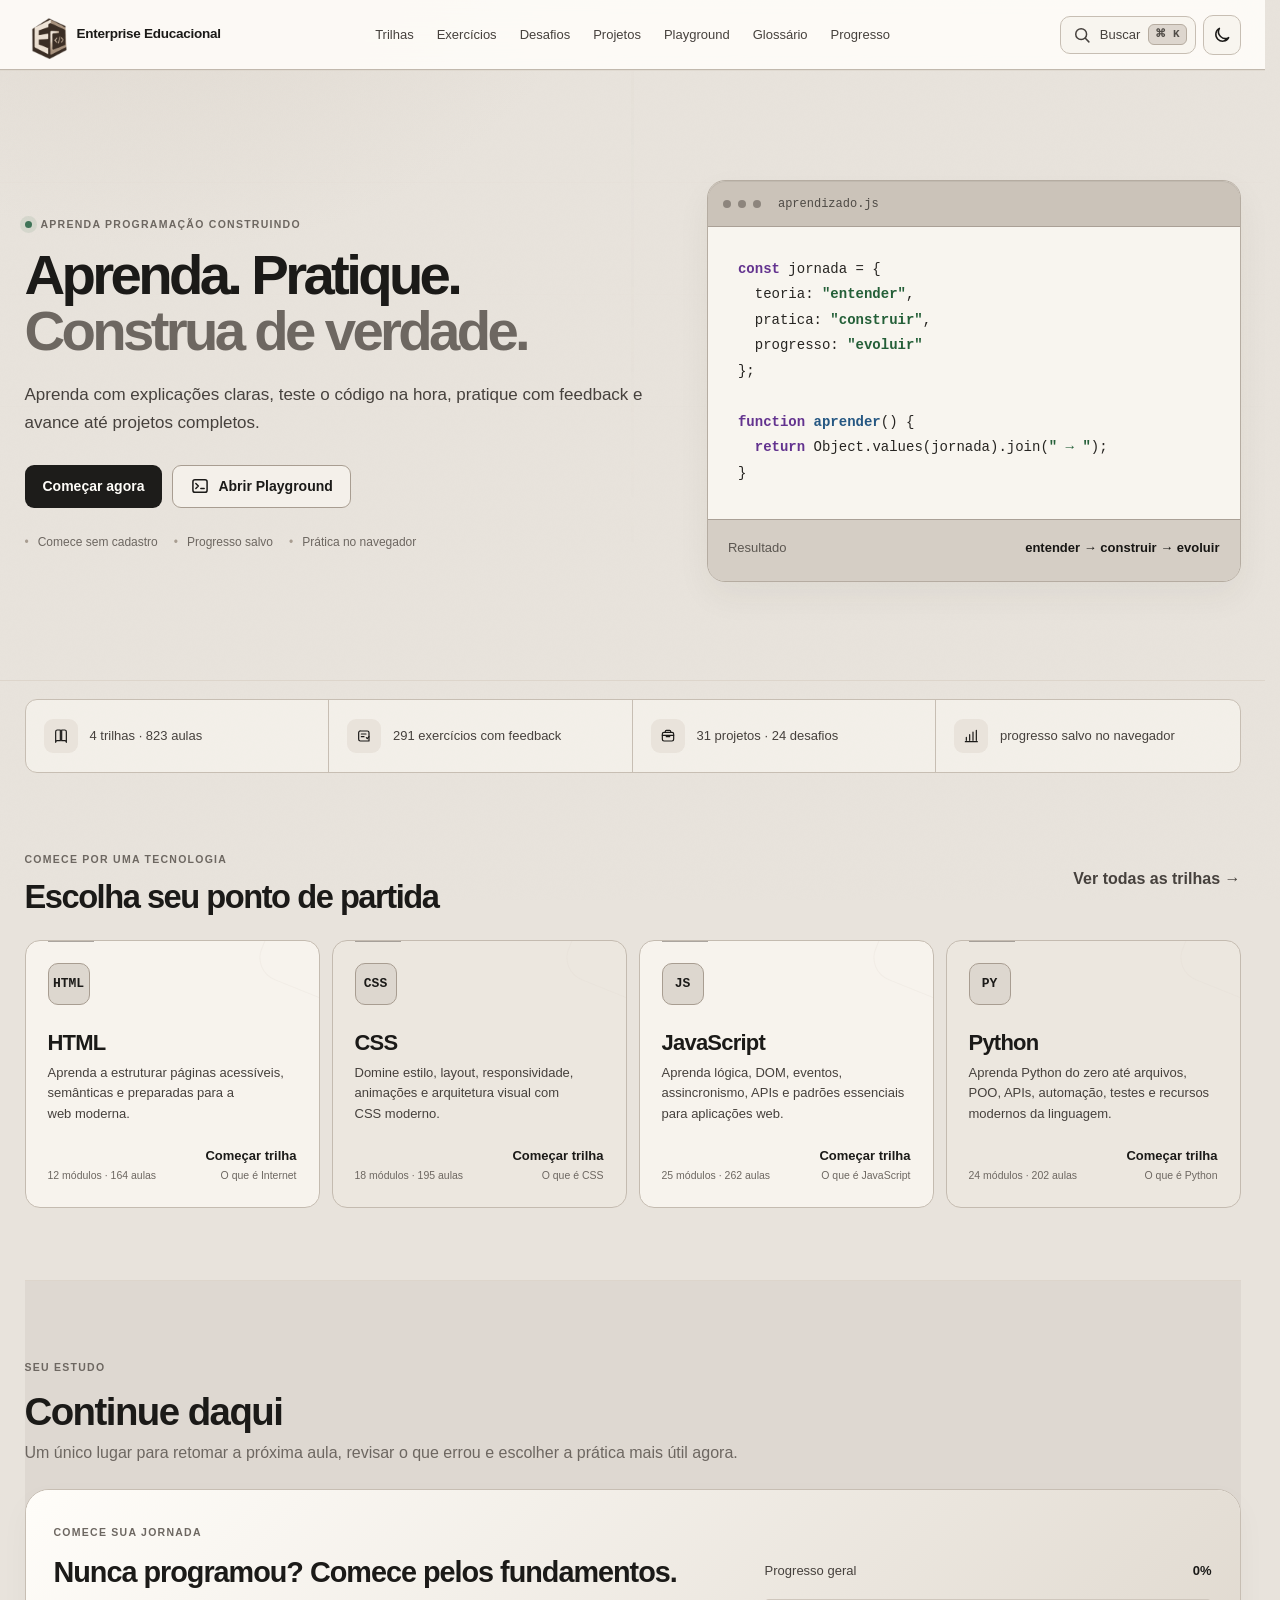
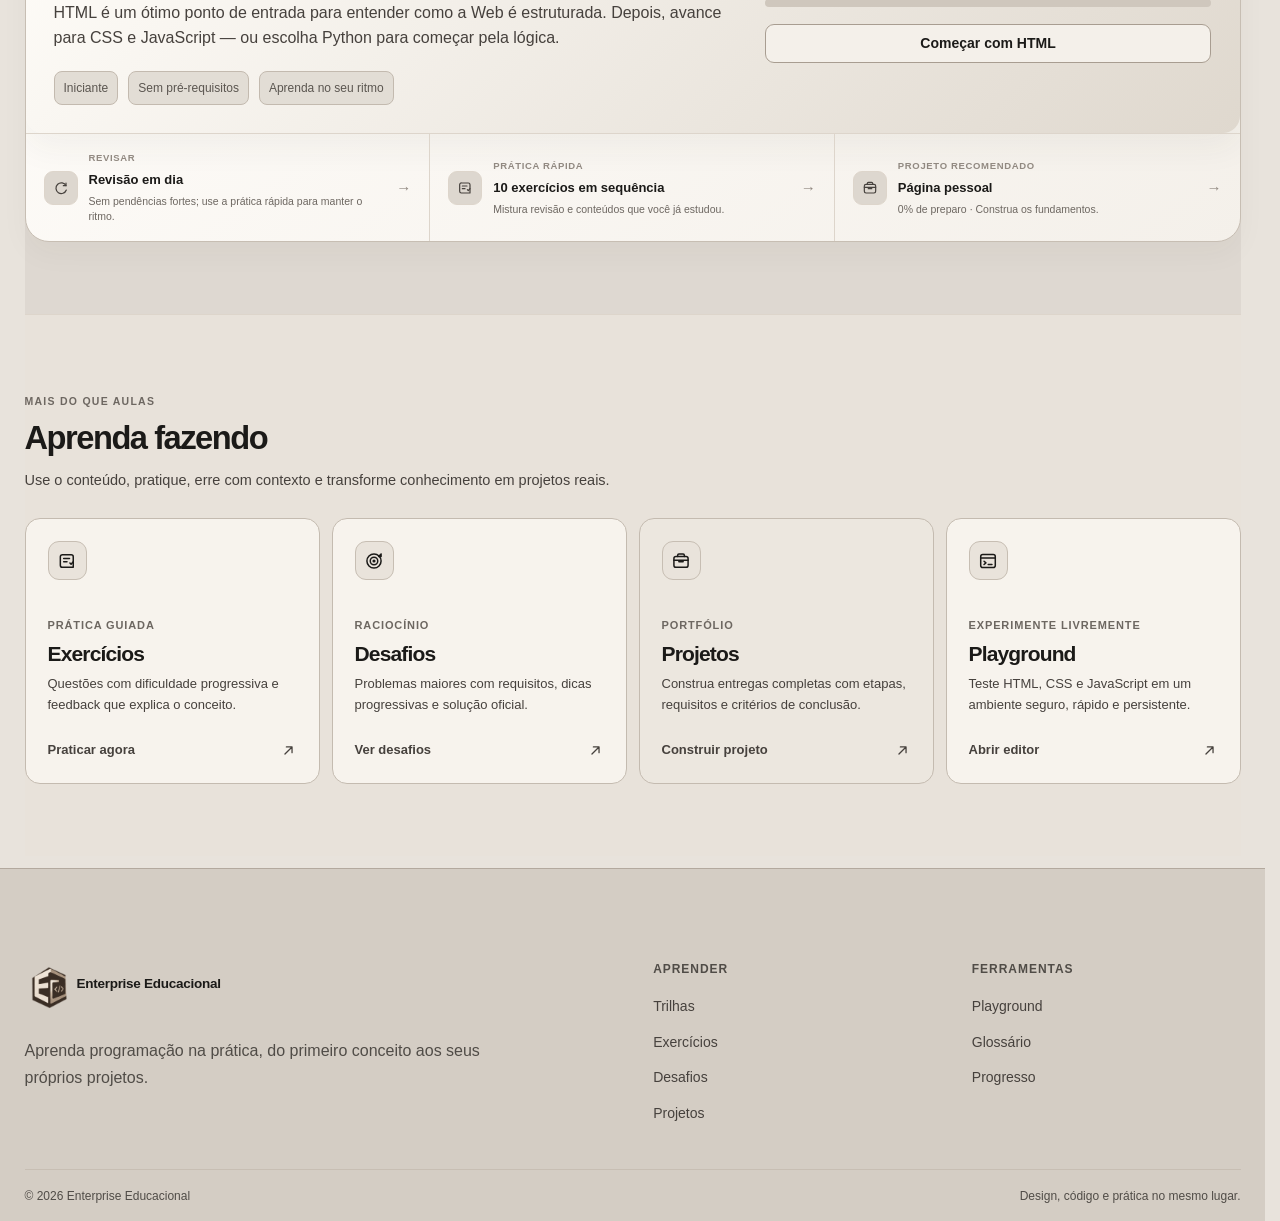
==== commit e98f8299: "Atualiza Enterprise Educacional para v46" ====
--- a/index.html
+++ b/index.html
@@ -18,8 +18,9 @@
       } catch {}
     })();
   </script>
-  <link id="favicon32" rel="icon" type="image/png" sizes="32x32" href="assets/branding/favicon-32.png?v=42&amp;theme=dark" data-dark-href="assets/branding/favicon-32.png?v=42" data-light-href="assets/branding/favicon-light-32.png?v=42" />
-  <link id="appleTouchIcon" rel="apple-touch-icon" sizes="180x180" href="assets/branding/apple-touch-icon.png?v=41&amp;theme=dark" data-dark-href="assets/branding/apple-touch-icon.png?v=41" data-light-href="assets/branding/apple-touch-icon-light.png?v=41" />
+  <link id="favicon32" rel="icon" type="image/png" sizes="32x32" href="assets/branding/favicon-32.png?v=46" data-dark-href="assets/branding/favicon-32.png?v=46" data-light-href="assets/branding/favicon-light-32.png?v=46" />
+  <link id="favicon16" rel="icon" type="image/png" sizes="16x16" href="assets/branding/favicon-16.png?v=46" data-dark-href="assets/branding/favicon-16.png?v=46" data-light-href="assets/branding/favicon-light-16.png?v=46" />
+  <link id="appleTouchIcon" rel="apple-touch-icon" sizes="180x180" href="assets/branding/apple-touch-icon.png?v=46" data-dark-href="assets/branding/apple-touch-icon.png?v=46" data-light-href="assets/branding/apple-touch-icon-light.png?v=46" />
   <script>
     (() => {
       const theme = document.documentElement.dataset.theme;
@@ -29,14 +30,19 @@
         if (el) el.href = isLight ? lightHref : darkHref;
       };
       setTimeout(() => {
-        setHref('favicon32', 'assets/branding/favicon-32.png?v=42&theme=dark', 'assets/branding/favicon-light-32.png?v=42&theme=light');
-        setHref('appleTouchIcon', 'assets/branding/apple-touch-icon.png?v=41&theme=dark', 'assets/branding/apple-touch-icon-light.png?v=41&theme=light');
+        setHref('favicon32', 'assets/branding/favicon-32.png?v=46', 'assets/branding/favicon-light-32.png?v=46');
+        setHref('favicon16', 'assets/branding/favicon-16.png?v=46', 'assets/branding/favicon-light-16.png?v=46');
+        setHref('appleTouchIcon', 'assets/branding/apple-touch-icon.png?v=46', 'assets/branding/apple-touch-icon-light.png?v=46');
       }, 0);
     })();
   </script>
-  <link rel="stylesheet" href="styles.css?v=40" />
+  <link rel="manifest" href="manifest.webmanifest?v=46" />
+  <meta name="apple-mobile-web-app-capable" content="yes" />
+  <meta name="apple-mobile-web-app-status-bar-style" content="black-translucent" />
+  <link rel="stylesheet" href="styles.css?v=46" />
 </head>
 <body>
+  <a class="skip-link" href="#mainContent">Pular para o conteúdo principal</a>
   <svg class="icon-sprite" aria-hidden="true" focusable="false">
     <symbol id="icon-search" viewBox="0 0 24 24"><circle cx="11" cy="11" r="6.5"/><path d="m16 16 4.25 4.25"/></symbol>
     <symbol id="icon-sun" viewBox="0 0 24 24"><circle cx="12" cy="12" r="3.75"/><path d="M12 2.75v2.1M12 19.15v2.1M2.75 12h2.1M19.15 12h2.1M5.46 5.46l1.48 1.48M17.06 17.06l1.48 1.48M18.54 5.46l-1.48 1.48M6.94 17.06l-1.48 1.48"/></symbol>
@@ -82,7 +88,7 @@
   <header class="site-header" id="siteHeader">
     <div class="shell header-inner">
       <a class="brand" href="#home" aria-label="Enterprise Educacional — início">
-        <span class="brand-mark" aria-hidden="true"><img class="brand-symbol" src="assets/branding/enterprise-symbol.png?v=40" data-dark-src="assets/branding/enterprise-symbol.png?v=40" data-light-src="assets/branding/enterprise-symbol-light.png?v=40" alt="" /></span>
+        <span class="brand-mark" aria-hidden="true"><img class="brand-symbol" src="assets/branding/enterprise-symbol.png?v=46" data-dark-src="assets/branding/enterprise-symbol.png?v=46" data-light-src="assets/branding/enterprise-symbol-light.png?v=46" alt="" /></span>
         <span class="brand-name">Enterprise Educacional</span>
       </a>
 
@@ -125,9 +131,9 @@
           <div class="hero-copy">
             <div class="eyebrow"><span class="status-dot"></span> Aprenda programação construindo</div>
             <h1>Aprenda. Pratique.<br><span class="text-muted">Construa de verdade.</span></h1>
-            <p class="hero-lead">Uma plataforma completa de desenvolvimento: aulas profundas, exemplos executáveis, exercícios com feedback, desafios progressivos e projetos que viram portfólio.</p>
+            <p class="hero-lead">Aprenda com explicações claras, teste o código na hora, pratique com feedback e avance até projetos completos.</p>
             <div class="hero-actions"><a class="button primary" href="#trilhas">Começar agora</a><a class="button secondary" href="#playground"><svg class="ui-icon"><use href="#icon-terminal"></use></svg>Abrir Playground</a></div>
-            <div class="hero-meta" aria-label="Recursos da plataforma"><span>Sem cadastro obrigatório</span><span>Progresso local</span><span>Editor isolado</span></div>
+            <div class="hero-meta" aria-label="Recursos da plataforma"><span>Comece sem cadastro</span><span>Progresso salvo</span><span>Prática no navegador</span></div>
           </div>
 
           <div class="hero-panel" aria-label="Prévia do aprendizado">
@@ -175,7 +181,12 @@
       </div>
     </section>
 
-    <section class="page" data-page="trilhas" id="trilhas"><div class="shell page-shell"><div class="page-header"><span class="eyebrow simple">Trilhas de aprendizado</span><h1>Do primeiro código ao seu primeiro projeto.</h1><p>Quatro trilhas completas, organizadas em módulos progressivos e conectadas a exercícios, desafios e projetos.</p></div><div class="track-grid" id="trackGrid"></div></div></section>
+    <section class="page" data-page="trilhas" id="trilhas"><div class="shell page-shell"><div class="page-header"><span class="eyebrow simple">Trilhas de aprendizado</span><h1>Do primeiro código ao seu primeiro projeto.</h1><p>Quatro trilhas completas, organizadas em módulos progressivos e conectadas a exercícios, desafios e projetos.</p></div>
+        <section class="learning-roadmap" aria-labelledby="roadmapTitle">
+          <div class="learning-roadmap-head"><div><span class="eyebrow simple">Mapa da trilha</span><h2 id="roadmapTitle">Veja exatamente onde você está.</h2><p>Escolha uma tecnologia para visualizar módulos concluídos, o ponto atual e o que vem depois.</p></div><div class="roadmap-course-tabs" id="roadmapCourseTabs" role="tablist" aria-label="Escolher trilha"></div></div>
+          <div class="roadmap-stage" id="roadmapMap" role="tabpanel" aria-live="polite"></div>
+        </section>
+        <div class="track-grid" id="trackGrid"></div></div></section>
 
     <section class="page" data-page="aula" id="aula">
       <div class="lesson-reading-progress" aria-hidden="true"><span id="lessonReadingBar"></span></div>
@@ -205,7 +216,7 @@
         <div class="playground-runtime-note"><span class="runtime-dot"></span><strong>Execução segura</strong><span>Web em iframe sandbox · Python em Web Worker com Pyodide carregado sob demanda</span></div>
         <div class="workbench" id="workbench">
           <section class="editor-pane">
-            <div class="pane-head editor-pane-head"><div class="tabs" role="tablist" aria-label="Linguagens" id="editorTabs"><button role="tab" aria-selected="true" data-lang="html"><svg class="ui-icon"><use href="#icon-html"></use></svg>HTML</button><button role="tab" aria-selected="false" data-lang="css"><svg class="ui-icon"><use href="#icon-css"></use></svg>CSS</button><button role="tab" aria-selected="false" data-lang="js"><svg class="ui-icon"><use href="#icon-js"></use></svg>JavaScript</button><button role="tab" aria-selected="false" data-lang="python"><svg class="ui-icon"><use href="#icon-python"></use></svg>Python</button></div><div class="pane-tools"><div class="editor-main-actions"><button class="text-button playground-save-button" id="savePlaygroundProject" type="button" title="Escolher linguagens e salvar como projeto"><svg class="ui-icon"><use href="#icon-save"></use></svg>Salvar</button><button class="text-button" id="openSavedCodes" type="button"><svg class="ui-icon"><use href="#icon-folder"></use></svg>Meus códigos</button><button class="text-button" id="playgroundHistoryToggle" type="button" aria-expanded="false" aria-controls="playgroundHistoryPanel"><svg class="ui-icon"><use href="#icon-clock"></use></svg>Histórico</button></div><details class="editor-more-menu"><summary>Mais <svg class="ui-icon"><use href="#icon-chevron-down"></use></svg></summary><div class="editor-more-popover"><button class="editor-more-action" id="formatCode" type="button" title="Organizar indentação (Alt+Shift+F)">Formatar código <kbd>Alt ⇧ F</kbd></button><button class="editor-more-action" id="copyCode" type="button"><span>Copiar código</span><kbd>Ctrl C</kbd></button><button class="editor-more-action danger" id="clearEditor" type="button">Limpar editor</button></div></details><button class="pane-icon-button" id="fullscreenPlayground" type="button" aria-label="Editor em tela cheia" title="Editor em tela cheia"><svg class="ui-icon"><use href="#icon-expand"></use></svg></button></div></div>
+            <div class="pane-head editor-pane-head"><div class="tabs" role="tablist" aria-label="Linguagens" id="editorTabs"><button role="tab" aria-selected="true" data-lang="html"><svg class="ui-icon"><use href="#icon-html"></use></svg>HTML</button><button role="tab" aria-selected="false" data-lang="css"><svg class="ui-icon"><use href="#icon-css"></use></svg>CSS</button><button role="tab" aria-selected="false" data-lang="js"><svg class="ui-icon"><use href="#icon-js"></use></svg>JavaScript</button><button role="tab" aria-selected="false" data-lang="python"><svg class="ui-icon"><use href="#icon-python"></use></svg>Python</button></div><div class="pane-tools"><div class="editor-main-actions"><button class="text-button playground-save-button" id="savePlaygroundProject" type="button" title="Escolher linguagens e salvar como projeto"><svg class="ui-icon"><use href="#icon-save"></use></svg>Salvar</button><button class="text-button" id="openSavedCodes" type="button"><svg class="ui-icon"><use href="#icon-folder"></use></svg>Meus códigos</button><button class="text-button" id="playgroundHistoryToggle" type="button" aria-expanded="false" aria-controls="playgroundHistoryPanel"><svg class="ui-icon"><use href="#icon-clock"></use></svg>Histórico</button></div><details class="editor-more-menu"><summary>Mais <svg class="ui-icon"><use href="#icon-chevron-down"></use></svg></summary><div class="editor-more-popover"><button class="editor-more-action" id="formatCode" type="button" title="Organizar indentação (Alt+Shift+F)">Formatar código <kbd>Alt ⇧ F</kbd></button><button class="editor-more-action" id="verifyCurrentCode" type="button"><span>Verificar código</span><kbd>Testes</kbd></button><button class="editor-more-action" id="copyCode" type="button"><span>Copiar código</span><kbd>Ctrl C</kbd></button><button class="editor-more-action danger" id="clearEditor" type="button">Limpar editor</button></div></details><button class="pane-icon-button" id="fullscreenPlayground" type="button" aria-label="Editor em tela cheia" title="Editor em tela cheia"><svg class="ui-icon"><use href="#icon-expand"></use></svg></button></div></div>
             <div class="playground-history-panel" id="playgroundHistoryPanel" hidden><div class="playground-history-head"><div><strong>Histórico do código</strong><span>Versões salvas automaticamente neste navegador.</span></div><button class="text-button" id="clearPlaygroundHistory" type="button">Limpar histórico</button></div><div class="playground-history-list" id="playgroundHistoryList"></div></div>
             <div class="editor-findbar" id="editorFindbar" hidden><label><span>Buscar</span><input id="editorFindInput" type="search" autocomplete="off" spellcheck="false" placeholder="Texto no arquivo..." /></label><span class="editor-find-count" id="editorFindCount">0/0</span><button class="pane-icon-button" id="editorFindPrev" type="button" aria-label="Ocorrência anterior" title="Anterior">↑</button><button class="pane-icon-button" id="editorFindNext" type="button" aria-label="Próxima ocorrência" title="Próxima">↓</button><button class="pane-icon-button" id="editorFindClose" type="button" aria-label="Fechar busca" title="Fechar">×</button></div>
             <div class="editor-body"><div class="editor-gutter" id="editorGutter" aria-hidden="true">1</div><div class="editor-code-wrap" id="editorCodeWrap"><div class="editor-active-line" id="editorActiveLine" aria-hidden="true"></div><pre class="code-highlight" id="codeHighlight" aria-hidden="true"><code></code></pre><div class="editor-marker-layer" id="editorMarkerLayer" aria-hidden="true"></div><textarea id="codeEditor" spellcheck="false" aria-label="Editor de código" aria-describedby="editorProblemsSummary" autocomplete="off" autocapitalize="off" wrap="off"></textarea><div class="editor-autocomplete" id="editorAutocomplete" role="listbox" aria-label="Sugestões de código" hidden></div><div class="editor-hover-doc" id="editorHoverDoc" role="tooltip" hidden></div></div></div>
@@ -225,13 +236,69 @@
 
     <section class="page" data-page="glossario" id="glossario"><div class="shell page-shell"><div class="page-header"><span class="eyebrow simple">Conceitos sem complicação</span><h1>Glossário</h1><p>Definições curtas, explicações e conexões com as aulas em que cada conceito aparece.</p></div><div class="glossary-layout"><div class="glossary-list-panel"><div class="glossary-controls"><label class="search-field"><svg class="ui-icon" aria-hidden="true"><use href="#icon-search"></use></svg><input id="glossarySearch" type="search" placeholder="Buscar conceito, linguagem ou termo..." /></label><section class="glossary-filter-group" aria-labelledby="glossaryCategoryLabel"><div class="glossary-filter-heading"><span id="glossaryCategoryLabel">Categoria</span></div><div class="glossary-categories" id="glossaryCategories" aria-label="Categorias do glossário"></div></section><section class="glossary-filter-group glossary-letter-group" aria-labelledby="glossaryLetterLabel"><div class="glossary-filter-heading"><span id="glossaryLetterLabel">Inicial</span><span class="glossary-result-meta" id="glossaryResultMeta"></span></div><div class="alphabet" id="alphabet" aria-label="Filtrar glossário por letra"></div></section></div><div class="glossary-list" id="glossaryList"></div></div><article class="glossary-detail" id="glossaryDetail"></article></div></div></section>
 
-    <section class="page" data-page="progresso" id="progresso"><div class="shell page-shell"><div class="page-header split"><div><span class="eyebrow simple">Seu aprendizado</span><h1>Progresso</h1><p>Acompanhe o que você concluiu, sua atividade recente e o próximo passo recomendado.</p></div><button class="button danger-ghost" id="resetProgress">Redefinir progresso</button></div><div class="progress-summary" id="progressSummary"></div><section class="data-management-card" aria-labelledby="dataManagementTitle"><div class="data-management-copy"><span class="data-management-icon"><svg class="ui-icon"><use href="#icon-database"></use></svg></span><div><span class="detail-kicker">Seus dados</span><h2 id="dataManagementTitle">Backup e restauração</h2><p>Proteja progresso, notas, checkpoints, histórico do Playground e projetos salvos em um único arquivo.</p></div></div><div class="data-management-actions"><button class="button secondary" id="exportDataBackup" type="button"><svg class="ui-icon"><use href="#icon-download"></use></svg>Baixar backup</button><button class="button secondary" id="importDataBackup" type="button"><svg class="ui-icon"><use href="#icon-upload"></use></svg>Restaurar backup</button><input id="dataBackupInput" type="file" accept="application/json,.json,.ee-backup" hidden></div></section><section class="learning-intelligence-section"><div class="section-heading compact"><div><span class="eyebrow simple">Revisão inteligente</span><h2>O que merece sua atenção agora</h2></div></div><div class="review-center" id="reviewCenter"></div></section><section class="learning-intelligence-section"><div class="section-heading compact"><div><span class="eyebrow simple">Domínio por assunto</span><h2>Entenda onde você está forte e onde revisar</h2></div></div><div class="mastery-grid" id="masteryGrid"></div></section><div class="progress-grid" id="progressGrid"></div><section class="achievement-section"><div class="section-heading compact"><div><span class="eyebrow simple">Conquistas</span><h2>Marcos da sua jornada</h2></div></div><div class="achievement-grid" id="achievementGrid"></div></section></div></section>
+    <section class="page" data-page="progresso" id="progresso">
+      <div class="shell page-shell progress-page-shell">
+        <div class="page-header split progress-page-header">
+          <div><span class="eyebrow simple">Seu aprendizado</span><h1>Progresso</h1><p>Veja onde você está, o que merece revisão e qual é o melhor próximo passo.</p></div>
+          <button class="button danger-ghost compact" id="resetProgress" type="button">Redefinir progresso</button>
+        </div>
+
+        <div class="progress-overview" id="progressSummary"></div>
+
+        <section class="progress-section progress-journey-section" aria-labelledby="progressJourneyTitle">
+          <div class="section-heading compact"><div><span class="eyebrow simple">Agora</span><h2 id="progressJourneyTitle">Seu próximo passo</h2></div></div>
+          <div id="progressJourney"></div>
+        </section>
+
+        <section class="progress-section" aria-labelledby="progressTracksTitle">
+          <div class="section-heading compact progress-section-heading"><div><span class="eyebrow simple">Trilhas</span><h2 id="progressTracksTitle">Seu caminho por tecnologia</h2></div><a class="text-link" href="#trilhas">Ver todas as trilhas →</a></div>
+          <div class="progress-track-list" id="progressTracks"></div>
+        </section>
+
+        <section class="progress-section learning-intelligence-section" aria-labelledby="progressReviewTitle">
+          <div class="section-heading compact"><div><span class="eyebrow simple">Revisão inteligente</span><h2 id="progressReviewTitle">O que merece sua atenção</h2></div></div>
+          <div class="review-center" id="reviewCenter"></div>
+        </section>
+
+        <section class="progress-section learning-intelligence-section" id="progressMasterySection" aria-labelledby="progressMasteryTitle" hidden>
+          <div class="section-heading compact"><div><span class="eyebrow simple">Em andamento</span><h2 id="progressMasteryTitle">Assuntos que você está desenvolvendo</h2></div></div>
+          <div class="mastery-grid" id="masteryGrid"></div>
+        </section>
+
+        <section class="progress-section" id="progressProjectsSection" aria-labelledby="progressProjectsTitle" hidden>
+          <div class="section-heading compact progress-section-heading"><div><span class="eyebrow simple">Projetos</span><h2 id="progressProjectsTitle">Projetos em andamento</h2></div><a class="text-link" href="#projetos">Ver projetos →</a></div>
+          <div class="progress-projects" id="progressProjects"></div>
+        </section>
+
+        <section class="study-history-section progress-section" aria-labelledby="studyHistoryTitle">
+          <div class="section-heading compact"><div><span class="eyebrow simple">Histórico de estudo</span><h2 id="studyHistoryTitle">Atividade das últimas 12 semanas</h2></div><div class="study-history-summary" id="studyHistorySummary"></div></div>
+          <div class="study-heatmap-wrap"><div class="study-heatmap" id="studyHeatmap" role="img" aria-label="Calendário de atividade de estudo"></div><div class="study-heatmap-legend"><span>Menos</span><i data-level="0"></i><i data-level="1"></i><i data-level="2"></i><i data-level="3"></i><i data-level="4"></i><span>Mais</span></div></div>
+          <div class="progress-activity" id="progressActivity"></div>
+        </section>
+
+        <section class="achievement-section progress-section" aria-labelledby="progressAchievementsTitle">
+          <div class="section-heading compact"><div><span class="eyebrow simple">Marcos</span><h2 id="progressAchievementsTitle">Conquistas relevantes</h2></div></div>
+          <div class="achievement-grid" id="achievementGrid"></div>
+        </section>
+
+        <details class="progress-utilities">
+          <summary><span><svg class="ui-icon"><use href="#icon-database"></use></svg><strong>Dados, conta e dispositivo</strong></span><small>Backup, sincronização e instalação</small></summary>
+          <div class="progress-utilities-body">
+            <section class="data-management-card" aria-labelledby="dataManagementTitle"><div class="data-management-copy"><span class="data-management-icon"><svg class="ui-icon"><use href="#icon-database"></use></svg></span><div><span class="detail-kicker">Seus dados</span><h2 id="dataManagementTitle">Backup e restauração</h2><p>Proteja progresso, notas, checkpoints, histórico do Playground e projetos salvos em um único arquivo.</p></div></div><div class="data-management-actions"><button class="button secondary" id="exportDataBackup" type="button"><svg class="ui-icon"><use href="#icon-download"></use></svg>Baixar backup</button><button class="button secondary" id="importDataBackup" type="button"><svg class="ui-icon"><use href="#icon-upload"></use></svg>Restaurar backup</button><input id="dataBackupInput" type="file" accept="application/json,.json,.ee-backup" hidden></div></section>
+            <div class="platform-tools-grid">
+              <section class="platform-tool-card cloud-card" aria-labelledby="cloudSyncTitle"><div class="platform-tool-icon"><svg class="ui-icon"><use href="#icon-database"></use></svg></div><div class="platform-tool-copy"><span class="detail-kicker">Conta e nuvem</span><h2 id="cloudSyncTitle">Sincronização entre dispositivos</h2><p>Conecte um backend Supabase para levar progresso, notas e projetos salvos para outros dispositivos.</p><div class="platform-tool-status" id="cloudSyncStatus"><span class="status-dot"></span><span>Não configurado</span></div></div><div class="platform-tool-actions"><button class="button secondary" id="openCloudSync" type="button">Configurar nuvem</button></div></section>
+              <section class="platform-tool-card pwa-card" aria-labelledby="installAppTitle"><div class="platform-tool-icon"><svg class="ui-icon"><use href="#icon-download"></use></svg></div><div class="platform-tool-copy"><span class="detail-kicker">Offline</span><h2 id="installAppTitle">Instalar como aplicativo</h2><p>Quando publicado por HTTPS, o site pode ser instalado e manter aulas e interface disponíveis offline.</p><div class="platform-tool-status" id="pwaStatus"><span class="status-dot"></span><span>Verificando disponibilidade…</span></div></div><div class="platform-tool-actions"><button class="button secondary" id="installPwaButton" type="button" disabled>Instalar aplicativo</button></div></section>
+            </div>
+          </div>
+        </details>
+      </div>
+    </section>
 
     <section class="page" data-page="not-found" id="notFound"><div class="shell not-found"><div class="not-found-code">404</div><span class="eyebrow simple">Rota não encontrada</span><h1>Essa rota saiu do código.</h1><p>O conteúdo que você procurou não existe ou mudou de lugar.</p><div class="hero-actions"><a class="button primary" href="#home">Voltar para Home</a><a class="button secondary" href="#trilhas">Explorar Trilhas</a></div></div></section>
   </main>
 
   <footer class="site-footer">
-    <div class="shell footer-grid"><div class="footer-brand"><a class="brand" href="#home"><span class="brand-mark" aria-hidden="true"><img class="brand-symbol" src="assets/branding/enterprise-symbol.png?v=40" data-dark-src="assets/branding/enterprise-symbol.png?v=40" data-light-src="assets/branding/enterprise-symbol-light.png?v=40" alt="" /></span><span class="brand-name">Enterprise Educacional</span></a><p>Aprenda programação na prática, do primeiro conceito aos seus próprios projetos.</p></div><div><h2>Aprender</h2><a href="#trilhas">Trilhas</a><a href="#exercicios">Exercícios</a><a href="#desafios">Desafios</a><a href="#projetos">Projetos</a></div><div><h2>Ferramentas</h2><a href="#playground">Playground</a><a href="#glossario">Glossário</a><a href="#progresso">Progresso</a></div></div>
+    <div class="shell footer-grid"><div class="footer-brand"><a class="brand" href="#home"><span class="brand-mark" aria-hidden="true"><img class="brand-symbol" src="assets/branding/enterprise-symbol.png?v=46" data-dark-src="assets/branding/enterprise-symbol.png?v=46" data-light-src="assets/branding/enterprise-symbol-light.png?v=46" alt="" /></span><span class="brand-name">Enterprise Educacional</span></a><p>Aprenda programação na prática, do primeiro conceito aos seus próprios projetos.</p></div><div><h2>Aprender</h2><a href="#trilhas">Trilhas</a><a href="#exercicios">Exercícios</a><a href="#desafios">Desafios</a><a href="#projetos">Projetos</a></div><div><h2>Ferramentas</h2><a href="#playground">Playground</a><a href="#glossario">Glossário</a><a href="#progresso">Progresso</a></div></div>
     <div class="shell footer-bottom"><span>© 2026 Enterprise Educacional</span><span>Design, código e prática no mesmo lugar.</span></div>
   </footer>
 
@@ -266,11 +333,43 @@
     </div>
   </dialog>
 
+  <dialog class="saved-code-dialog cloud-sync-dialog" id="cloudSyncDialog">
+    <form class="saved-code-modal cloud-sync-modal" id="cloudSyncForm" method="dialog">
+      <div class="saved-code-dialog-head"><div><span class="detail-kicker">Sincronização opcional</span><strong>Conta e nuvem</strong><p>O site continua funcionando sem conta. Para sincronizar, conecte seu próprio projeto Supabase.</p></div><button class="icon-button" id="closeCloudSync" type="button" aria-label="Fechar"><svg class="ui-icon"><use href="#icon-close"></use></svg></button></div>
+      <div class="saved-code-dialog-body cloud-sync-body">
+        <section class="cloud-config-section"><div class="cloud-section-head"><strong>1. Backend</strong><span id="cloudConfigState">Não configurado</span></div><div class="cloud-fields"><label><span>URL do projeto Supabase</span><input id="cloudProjectUrl" type="url" autocomplete="off" placeholder="https://seu-projeto.supabase.co"></label><label><span>Chave anon/public</span><input id="cloudAnonKey" type="password" autocomplete="off" placeholder="eyJ..."></label></div><p class="cloud-help">A chave pública pode ficar no navegador. Nunca use a service_role. O ZIP do projeto inclui o SQL necessário para criar a tabela protegida por RLS.</p><button class="button secondary compact" id="saveCloudConfig" type="button">Salvar configuração</button></section>
+        <section class="cloud-auth-section"><div class="cloud-section-head"><strong>2. Conta</strong><span id="cloudAccountState">Desconectado</span></div><div class="cloud-fields"><label><span>E-mail</span><input id="cloudEmail" type="email" autocomplete="email" placeholder="voce@exemplo.com"></label><label><span>Senha</span><input id="cloudPassword" type="password" autocomplete="current-password" minlength="6" placeholder="••••••••"></label></div><div class="cloud-auth-actions"><button class="button secondary compact" id="cloudSignUp" type="button">Criar conta</button><button class="button primary compact" id="cloudSignIn" type="button">Entrar</button><button class="button danger-ghost compact" id="cloudSignOut" type="button" hidden>Sair</button></div></section>
+        <section class="cloud-sync-section"><div class="cloud-section-head"><strong>3. Sincronizar</strong><span id="cloudLastSync">Nunca sincronizado</span></div><div class="cloud-sync-actions"><button class="button secondary" id="cloudPush" type="button" disabled><svg class="ui-icon"><use href="#icon-upload"></use></svg>Enviar este dispositivo</button><button class="button secondary" id="cloudPull" type="button" disabled><svg class="ui-icon"><use href="#icon-download"></use></svg>Restaurar da nuvem</button></div><label class="cloud-auto-sync"><input id="cloudAutoSync" type="checkbox"><span><strong>Sincronização automática</strong><small>Quando estiver conectado, envia alterações locais depois de alguns segundos. Se houver dados mais novos na nuvem, avisa antes de substituir.</small></span></label><p class="cloud-help">Enviar substitui o backup da nuvem. Restaurar substitui os dados locais após confirmação. Use o backup local antes de restaurar se quiser uma cópia extra.</p></section>
+        <p class="saved-code-validation" id="cloudSyncMessage" hidden></p>
+      </div>
+    </form>
+  </dialog>
+
+  <dialog class="saved-code-dialog project-verifier-dialog" id="projectVerifierDialog">
+    <div class="saved-code-modal project-verifier-modal">
+      <div class="saved-code-dialog-head"><div><span class="detail-kicker">Testes automáticos</span><strong id="projectVerifierTitle">Verificar código</strong><p id="projectVerifierDescription">Análise do código que está atualmente no Playground.</p></div><button class="icon-button" id="closeProjectVerifier" type="button" aria-label="Fechar"><svg class="ui-icon"><use href="#icon-close"></use></svg></button></div>
+      <div class="project-verifier-summary" id="projectVerifierSummary"></div>
+      <div class="project-verifier-tests" id="projectVerifierTests"></div>
+      <div class="saved-codes-footer"><span>Os testes verificam estrutura e sinais objetivos no código; eles não substituem uma revisão humana do projeto.</span><a class="button secondary" href="#playground" id="projectVerifierOpenPlayground">Abrir Playground</a></div>
+    </div>
+  </dialog>
+
+  <dialog class="saved-code-dialog certificate-dialog" id="certificateDialog">
+    <div class="saved-code-modal certificate-modal">
+      <div class="saved-code-dialog-head"><div><span class="detail-kicker">Conclusão de trilha</span><strong>Certificado Enterprise Educacional</strong><p>Disponível quando os critérios da trilha forem concluídos.</p></div><button class="icon-button" id="closeCertificate" type="button" aria-label="Fechar"><svg class="ui-icon"><use href="#icon-close"></use></svg></button></div>
+      <div class="certificate-controls"><label><span>Nome no certificado</span><input id="certificateName" type="text" maxlength="90" placeholder="Seu nome" autocomplete="name"></label></div>
+      <article class="certificate-preview" id="certificatePreview" aria-live="polite"></article>
+      <div class="saved-codes-footer"><span>Você pode imprimir ou salvar como PDF pelo navegador.</span><button class="button primary" id="printCertificate" type="button"><svg class="ui-icon"><use href="#icon-download"></use></svg>Imprimir / salvar PDF</button></div>
+    </div>
+  </dialog>
+
   <div class="term-popover" id="termPopover" hidden role="dialog" aria-modal="false" aria-labelledby="termPopoverTitle"><button class="term-popover-close" id="closeTermPopover" type="button" aria-label="Fechar definição"><svg class="ui-icon"><use href="#icon-close"></use></svg></button><span class="term-type" id="termPopoverCategory"></span><strong id="termPopoverTitle"></strong><p id="termPopoverDefinition"></p><button class="text-link term-open-full" id="termPopoverOpen" type="button">Ver no Glossário →</button></div>
 
   <div class="toast-region" id="toastRegion" aria-live="polite" aria-atomic="false"></div>
 
-  <script src="content-data.js?v=40"></script>
-  <script src="app.js?v=42"></script>
+  <script src="content-data.js?v=46"></script>
+  <script src="app.js?v=46"></script>
+  <script src="platform-features.js?v=46"></script>
+  <script src="bootstrap.js?v=46"></script>
 </body>
 </html>
--- a/styles.css
+++ b/styles.css
@@ -1,3 +1,4 @@
+
 :root {
   color-scheme: dark;
   --bg-0: #060708;
@@ -4282,3 +4283,762 @@
 html[data-theme="light"] .continue-dashboard,
 html[data-theme="light"] .data-management-card { box-shadow: 0 12px 30px rgba(55,47,40,.035); }
 
+
+  
+/* Platform refinements v41 ------------------------------------------------ */
+.platform-tools-grid {
+  display:grid;
+  grid-template-columns:repeat(2,minmax(0,1fr));
+  gap:16px;
+  margin:22px 0 34px;
+}
+.platform-tool-card {
+  min-width:0;
+  display:grid;
+  grid-template-columns:auto minmax(0,1fr);
+  gap:16px;
+  align-items:start;
+  padding:22px;
+  border:1px solid var(--border);
+  border-radius:var(--radius-lg);
+  background:var(--surface);
+}
+.platform-tool-icon {
+  width:42px;height:42px;display:grid;place-items:center;
+  border:1px solid var(--border);border-radius:12px;background:var(--bg-2);color:var(--text-2);
+}
+.platform-tool-icon .ui-icon { width:20px;height:20px; }
+.platform-tool-copy { min-width:0; }
+.platform-tool-copy h2 { margin:3px 0 7px;font-size:20px;letter-spacing:-.025em; }
+.platform-tool-copy p { margin:0;color:var(--text-2);line-height:1.6; }
+.platform-tool-status { display:flex;align-items:center;gap:8px;margin-top:13px;color:var(--text-3);font-size:12px;font-weight:700; }
+.platform-tool-status .status-dot { width:7px;height:7px;border-radius:50%;background:var(--text-4);box-shadow:0 0 0 3px color-mix(in srgb,var(--text-4) 13%,transparent); }
+.platform-tool-status[data-state="connected"] .status-dot { background:var(--code-green);box-shadow:0 0 0 3px color-mix(in srgb,var(--code-green) 14%,transparent); }
+.platform-tool-status[data-state="configured"] .status-dot { background:var(--code-orange);box-shadow:0 0 0 3px color-mix(in srgb,var(--code-orange) 14%,transparent); }
+.platform-tool-actions { grid-column:2;display:flex;gap:8px;flex-wrap:wrap;margin-top:-3px; }
+
+.study-history-section {
+  margin:0 0 34px;
+  padding:24px;
+  border:1px solid var(--border);
+  border-radius:var(--radius-lg);
+  background:var(--surface);
+}
+.study-history-section .section-heading { margin-bottom:18px; }
+.study-history-summary { display:flex;gap:8px;flex-wrap:wrap;justify-content:flex-end; }
+.study-history-summary span { padding:7px 10px;border:1px solid var(--border-soft);border-radius:8px;background:var(--bg-2);font-size:11px;color:var(--text-3); }
+.study-history-summary strong { color:var(--text);font-size:13px; }
+.study-heatmap-wrap { overflow-x:auto;padding-bottom:5px; }
+.study-heatmap {
+  display:grid;
+  grid-template-rows:repeat(7,12px);
+  grid-auto-flow:column;
+  grid-auto-columns:12px;
+  gap:5px;
+  width:max-content;
+  min-width:100%;
+  justify-content:space-between;
+}
+.study-day,.study-heatmap-legend i { width:12px;height:12px;border-radius:3px;background:var(--bg-3);border:1px solid var(--border-soft); }
+.study-day[data-level="1"],.study-heatmap-legend i[data-level="1"] { background:color-mix(in srgb,var(--text-3) 22%,var(--surface)); }
+.study-day[data-level="2"],.study-heatmap-legend i[data-level="2"] { background:color-mix(in srgb,var(--text-2) 40%,var(--surface)); }
+.study-day[data-level="3"],.study-heatmap-legend i[data-level="3"] { background:color-mix(in srgb,var(--text) 62%,var(--surface)); }
+.study-day[data-level="4"],.study-heatmap-legend i[data-level="4"] { background:var(--text);border-color:var(--text); }
+.study-heatmap-legend { margin-top:12px;display:flex;align-items:center;justify-content:flex-end;gap:5px;color:var(--text-4);font-size:10px; }
+
+.cloud-sync-modal { width:min(780px,calc(100vw - 32px)); }
+.cloud-sync-body { display:grid;gap:14px; }
+.cloud-config-section,.cloud-auth-section,.cloud-sync-section {
+  padding:17px;border:1px solid var(--border-soft);border-radius:12px;background:var(--bg-2);
+}
+.cloud-section-head { display:flex;justify-content:space-between;gap:16px;align-items:center;margin-bottom:13px; }
+.cloud-section-head strong { font-size:14px; }
+.cloud-section-head span { color:var(--text-3);font-size:11px;font-weight:700; }
+.cloud-fields { display:grid;grid-template-columns:repeat(2,minmax(0,1fr));gap:10px; }
+.cloud-fields label { display:grid;gap:6px;color:var(--text-3);font-size:11px;font-weight:700; }
+.cloud-fields input {
+  min-width:0;width:100%;height:42px;padding:0 12px;border:1px solid var(--border);border-radius:9px;background:var(--surface);color:var(--text);font:inherit;
+}
+.cloud-fields input:focus { outline:2px solid color-mix(in srgb,var(--text) 22%,transparent);outline-offset:1px;border-color:var(--border-strong); }
+.cloud-help { margin:10px 0;color:var(--text-3);font-size:11px;line-height:1.55; }
+.cloud-auth-actions,.cloud-sync-actions { display:flex;gap:8px;flex-wrap:wrap; }
+#cloudSyncMessage[data-kind="error"] { color:var(--danger,#c85f5f); }
+#cloudSyncMessage[data-kind="success"] { color:var(--code-green); }
+
+.project-card-actions { display:flex;align-items:center;gap:14px;flex-wrap:wrap;margin-top:auto; }
+.project-card-actions .project-complete { margin-left:auto; }
+.project-card-actions .project-verify .ui-icon { width:15px;height:15px; }
+.project-verifier-modal { width:min(760px,calc(100vw - 32px)); }
+.project-verifier-summary { padding:18px 20px;border-bottom:1px solid var(--border); }
+.project-verifier-summary strong { display:block;font-size:24px;letter-spacing:-.035em;margin:4px 0; }
+.project-verifier-summary p { margin:0;color:var(--text-3); }
+.project-verifier-meter { height:6px;border-radius:99px;background:var(--bg-3);overflow:hidden;margin-top:14px; }
+.project-verifier-meter span { display:block;height:100%;background:var(--text);border-radius:inherit; }
+.project-verifier-tests { display:grid;gap:8px;padding:16px 20px;max-height:min(52vh,520px);overflow:auto; }
+.project-test { display:grid;grid-template-columns:28px minmax(0,1fr);gap:11px;padding:12px;border:1px solid var(--border-soft);border-radius:10px;background:var(--bg-2); }
+.project-test-state { width:25px;height:25px;display:grid;place-items:center;border-radius:50%;border:1px solid var(--border);font-weight:800;font-size:12px; }
+.project-test.pass .project-test-state { color:var(--code-green);border-color:color-mix(in srgb,var(--code-green) 35%,var(--border));background:color-mix(in srgb,var(--code-green) 9%,transparent); }
+.project-test.fail .project-test-state { color:var(--code-orange);border-color:color-mix(in srgb,var(--code-orange) 35%,var(--border));background:color-mix(in srgb,var(--code-orange) 8%,transparent); }
+.project-test.optional { opacity:.78; }
+.project-test strong { font-size:13px; }
+.project-test p { margin:4px 0 0;color:var(--text-3);font-size:12px;line-height:1.5; }
+
+.lesson-reference-grid { display:grid;grid-template-columns:repeat(2,minmax(0,1fr));gap:10px; }
+.lesson-reference-grid a {
+  display:flex;justify-content:space-between;gap:12px;align-items:flex-start;padding:14px;border:1px solid var(--border-soft);border-radius:10px;background:var(--bg-2);color:var(--text);text-decoration:none;
+}
+.lesson-reference-grid a:hover { border-color:var(--border-strong);background:var(--surface-hover); }
+.lesson-reference-grid a span:first-child { display:grid;gap:4px;min-width:0; }
+.lesson-reference-grid small { color:var(--text-3);line-height:1.45; }
+
+.playground-recovery-banner {
+  display:flex;justify-content:space-between;gap:16px;align-items:center;margin:0 0 12px;padding:12px 14px;border:1px solid var(--border-strong);border-radius:10px;background:var(--surface);box-shadow:var(--shadow-soft,0 8px 22px rgba(0,0,0,.12));
+}
+.playground-recovery-banner > div:first-child { display:grid;gap:3px; }
+.playground-recovery-banner span { color:var(--text-3);font-size:12px; }
+.playground-recovery-banner > div:last-child { display:flex;gap:8px;align-items:center; }
+
+html[data-theme="light"] .platform-tool-card,
+html[data-theme="light"] .study-history-section,
+html[data-theme="light"] .project-test,
+html[data-theme="light"] .cloud-config-section,
+html[data-theme="light"] .cloud-auth-section,
+html[data-theme="light"] .cloud-sync-section,
+html[data-theme="light"] .lesson-reference-grid a,
+html[data-theme="light"] .playground-recovery-banner { box-shadow:0 8px 24px rgba(62,50,40,.045); }
+
+@media (max-width:900px) {
+  .platform-tools-grid { grid-template-columns:1fr; }
+  .study-history-section .section-heading { align-items:flex-start; }
+  .study-history-summary { justify-content:flex-start; }
+  .lesson-reference-grid { grid-template-columns:1fr; }
+}
+@media (max-width:620px) {
+  .platform-tool-card { grid-template-columns:auto minmax(0,1fr);padding:18px;gap:12px; }
+  .platform-tool-actions { grid-column:1 / -1;margin-top:2px; }
+  .platform-tool-actions .button { width:100%;justify-content:center; }
+  .study-history-section { padding:18px; }
+  .study-heatmap { justify-content:start;min-width:max-content; }
+  .cloud-fields { grid-template-columns:1fr; }
+  .cloud-auth-actions,.cloud-sync-actions { display:grid;grid-template-columns:1fr; }
+  .project-card-actions { align-items:stretch; }
+  .project-card-actions .button { width:100%;justify-content:center; }
+  .project-card-actions .project-complete { margin-left:0;align-self:flex-start; }
+  .playground-recovery-banner { align-items:flex-start;flex-direction:column; }
+  .playground-recovery-banner > div:last-child { width:100%;justify-content:flex-end; }
+}
+
+
+
+/* Progress experience refinement v43 */
+.progress-page-shell { max-width: 1500px; }
+.progress-page-header { margin-bottom: 22px; }
+.progress-page-header .danger-ghost { opacity:.72; }
+.progress-page-header .danger-ghost:hover { opacity:1; }
+.progress-overview { margin-bottom: 38px; }
+.progress-overview-card { display:grid; grid-template-columns:minmax(260px,1.05fr) minmax(420px,1fr); gap:28px; padding:26px; border:1px solid var(--border); background:linear-gradient(145deg,var(--surface-2),var(--surface)); border-radius:18px; }
+.progress-overview-main { min-width:0; }
+.progress-overview-value { display:flex; align-items:flex-end; gap:14px; margin:7px 0 16px; }
+.progress-overview-value strong { font-size:54px; line-height:.9; letter-spacing:-.055em; }
+.progress-overview-value span { color:var(--text-2); font-size:13px; padding-bottom:4px; }
+.progress-overview-bar { height:6px; }
+.progress-overview-stats { display:grid; grid-template-columns:repeat(2,minmax(0,1fr)); border:1px solid var(--border-soft); border-radius:14px; overflow:hidden; background:var(--bg-2); }
+.progress-overview-stats > div { padding:16px 18px; min-width:0; }
+.progress-overview-stats > div:nth-child(odd) { border-right:1px solid var(--border-soft); }
+.progress-overview-stats > div:nth-child(-n+2) { border-bottom:1px solid var(--border-soft); }
+.progress-overview-stats strong { display:block; font-size:21px; letter-spacing:-.025em; }
+.progress-overview-stats span { display:block; margin-top:3px; color:var(--text-3); font-size:11px; }
+.progress-section { margin-top:44px; }
+.progress-section-heading { align-items:end; }
+.progress-journey-section { margin-top:0; }
+.progress-journey-card { display:grid; grid-template-columns:auto minmax(0,1fr) auto; gap:20px; align-items:center; padding:24px; border:1px solid var(--border); border-radius:17px; background:var(--surface); }
+.progress-journey-card.is-start { background:linear-gradient(145deg,var(--surface-3),var(--surface)); }
+.progress-journey-icon { width:46px; height:46px; display:grid; place-items:center; border:1px solid var(--border); border-radius:13px; background:var(--bg-2); }
+.progress-journey-icon .ui-icon { width:21px; height:21px; }
+.progress-journey-copy { min-width:0; }
+.progress-journey-copy h3 { margin:4px 0 7px; font-size:21px; }
+.progress-journey-copy p { margin:0; max-width:760px; color:var(--text-2); }
+.progress-journey-meta { display:flex; gap:8px; flex-wrap:wrap; margin-top:12px; }
+.progress-journey-meta span { padding:5px 8px; border:1px solid var(--border-soft); border-radius:8px; color:var(--text-3); font-size:10px; background:var(--bg-2); }
+.progress-journey-actions { display:flex; gap:8px; flex-wrap:wrap; justify-content:flex-end; }
+.progress-track-list { display:grid; grid-template-columns:repeat(4,minmax(0,1fr)); gap:12px; }
+.progress-track-card { display:flex; flex-direction:column; gap:12px; min-width:0; min-height:198px; padding:18px; border:1px solid var(--border); border-radius:15px; background:var(--surface); }
+.progress-track-card.is-new { background:var(--bg-2); }
+.progress-track-head { display:flex; justify-content:space-between; align-items:center; gap:10px; }
+.progress-track-tech { display:inline-flex; align-items:center; gap:7px; font-size:11px; font-weight:800; }
+.progress-track-tech .ui-icon { width:15px; height:15px; }
+.progress-track-state { color:var(--text-3); font-size:10px; white-space:nowrap; }
+.progress-track-copy { min-width:0; }
+.progress-track-copy h3 { margin:0 0 4px; font-size:16px; white-space:nowrap; overflow:hidden; text-overflow:ellipsis; }
+.progress-track-copy p { margin:0; color:var(--text-3); font-size:11px; }
+.progress-track-bar { height:4px; margin-top:auto; }
+.progress-track-card .text-link,.progress-track-complete { margin-top:2px; font-size:12px; }
+.progress-track-complete { color:var(--text-2); font-weight:700; }
+.progress-review-card { align-items:center; }
+.progress-review-card .review-overview-actions { align-items:center; }
+#progressMasterySection[hidden],#progressProjectsSection[hidden] { display:none !important; }
+.progress-mastery-card { min-height:188px; }
+.progress-projects { display:grid; grid-template-columns:repeat(2,minmax(0,1fr)); gap:12px; }
+.progress-project-card { display:grid; grid-template-columns:minmax(0,1fr) 150px auto; align-items:center; gap:20px; padding:18px 20px; border:1px solid var(--border); border-radius:15px; background:var(--surface); }
+.progress-project-card h3 { margin:4px 0; font-size:16px; }
+.progress-project-card p { margin:0; color:var(--text-3); font-size:11px; }
+.progress-project-meter { min-width:0; }
+.progress-project-meter strong { display:block; margin-bottom:7px; font-size:12px; text-align:right; }
+.progress-activity { margin-top:20px; padding-top:18px; border-top:1px solid var(--border-soft); }
+.progress-activity-head { display:flex; justify-content:space-between; gap:16px; margin-bottom:6px; }
+.progress-activity-head strong { font-size:13px; }
+.progress-activity-head span { color:var(--text-3); font-size:10px; }
+.progress-activity-list { display:grid; grid-template-columns:repeat(2,minmax(0,1fr)); gap:0 24px; }
+.progress-activity-item { display:grid; grid-template-columns:auto minmax(0,1fr); gap:10px; align-items:start; padding:11px 0; border-bottom:1px solid var(--border-soft); }
+.progress-activity-dot { width:7px; height:7px; margin-top:5px; border-radius:999px; background:var(--text-4); }
+.progress-activity-item strong,.progress-activity-item small { display:block; min-width:0; }
+.progress-activity-item strong { font-size:11px; white-space:nowrap; overflow:hidden; text-overflow:ellipsis; }
+.progress-activity-item small { margin-top:2px; color:var(--text-4); font-size:9px; }
+.progress-empty-inline { display:flex; flex-direction:column; gap:3px; padding:6px 0; }
+.progress-empty-inline strong { font-size:12px; }
+.progress-empty-inline span { color:var(--text-3); font-size:11px; }
+.progress-utilities { margin-top:50px; border:1px solid var(--border); border-radius:16px; background:var(--bg-2); overflow:hidden; }
+.progress-utilities > summary { list-style:none; cursor:pointer; display:flex; align-items:center; justify-content:space-between; gap:20px; padding:17px 20px; user-select:none; }
+.progress-utilities > summary::-webkit-details-marker { display:none; }
+.progress-utilities > summary > span { display:inline-flex; align-items:center; gap:9px; }
+.progress-utilities > summary .ui-icon { width:17px; height:17px; }
+.progress-utilities > summary small { color:var(--text-3); }
+.progress-utilities > summary::after { content:'+'; color:var(--text-3); font-size:20px; margin-left:auto; }
+.progress-utilities[open] > summary::after { content:'−'; }
+.progress-utilities-body { padding:0 18px 18px; border-top:1px solid var(--border-soft); }
+.progress-utilities-body .data-management-card { margin-top:18px; }
+.progress-utilities-body .platform-tools-grid { margin-top:12px; }
+.progress-page-shell .achievement-section { margin-top:44px; }
+.progress-page-shell .achievement-card { display:grid; grid-template-columns:auto minmax(0,1fr); gap:12px; align-items:start; }
+.progress-page-shell .achievement-card h3 { margin:3px 0 4px; }
+
+html[data-theme="light"] .progress-overview-card,
+html[data-theme="light"] .progress-journey-card,
+html[data-theme="light"] .progress-track-card,
+html[data-theme="light"] .progress-project-card { box-shadow:0 10px 28px rgba(57,48,39,.035); }
+html[data-theme="light"] .progress-overview-stats { background:var(--surface-3); }
+html[data-theme="light"] .progress-track-card.is-new { background:var(--bg-2); }
+
+@media (max-width:1180px) {
+  .progress-track-list { grid-template-columns:repeat(2,minmax(0,1fr)); }
+  .progress-overview-card { grid-template-columns:1fr; }
+  .progress-journey-card { grid-template-columns:auto minmax(0,1fr); }
+  .progress-journey-actions { grid-column:1 / -1; justify-content:flex-start; padding-left:66px; }
+  .progress-project-card { grid-template-columns:minmax(0,1fr) 130px; }
+  .progress-project-card > .text-link { grid-column:1 / -1; }
+}
+@media (max-width:760px) {
+  .progress-page-header { align-items:flex-start; }
+  .progress-page-header .danger-ghost { width:auto; }
+  .progress-overview { margin-bottom:30px; }
+  .progress-overview-card { padding:19px; gap:20px; }
+  .progress-overview-value strong { font-size:44px; }
+  .progress-overview-stats { grid-template-columns:1fr 1fr; }
+  .progress-overview-stats > div { padding:13px; }
+  .progress-section { margin-top:34px; }
+  .progress-section-heading { align-items:flex-start; }
+  .progress-journey-card { grid-template-columns:1fr; padding:18px; }
+  .progress-journey-icon { width:40px; height:40px; }
+  .progress-journey-actions { grid-column:auto; padding-left:0; }
+  .progress-journey-actions .button { flex:1 1 150px; justify-content:center; }
+  .progress-track-list,.progress-projects,.progress-activity-list { grid-template-columns:1fr; }
+  .progress-track-card { min-height:0; }
+  .progress-project-card { grid-template-columns:1fr; gap:12px; }
+  .progress-project-card > .text-link { grid-column:auto; }
+  .progress-project-meter strong { text-align:left; }
+  .study-history-summary { display:grid; grid-template-columns:repeat(3,1fr); width:100%; gap:6px; }
+  .study-history-summary span { text-align:center; }
+  .progress-utilities > summary { align-items:flex-start; }
+  .progress-utilities > summary small { display:none; }
+}
+@media (max-width:430px) {
+  .progress-page-header { gap:14px; }
+  .progress-overview-stats > div { padding:11px; }
+  .progress-overview-stats strong { font-size:18px; }
+  .progress-track-list { gap:9px; }
+  .progress-track-card { padding:15px; }
+  .progress-review-card .review-overview-actions { width:100%; }
+  .progress-review-card .review-overview-actions .button,.progress-review-card .review-overview-actions .text-button { width:100%; justify-content:center; }
+}
+
+/* =========================================================
+   V44 — Roadmap, search, certificates, accessibility + QA
+   ========================================================= */
+.skip-link {
+  position: fixed; left: 14px; top: 12px; z-index: 9999;
+  padding: 10px 13px; border: 1px solid var(--border-strong); border-radius: 9px;
+  background: var(--surface-2); color: var(--text); font-weight: 800;
+  transform: translateY(-160%); transition: transform .16s ease;
+}
+.skip-link:focus { transform: translateY(0); }
+
+/* Prevent genuine layout collisions without hiding page overflow. */
+.page-shell, .page-header, .track-grid, .exercise-layout, .workbench, .glossary-layout,
+.progress-page-shell, .progress-section, .lesson-layout, .lesson-content, .lesson-sidebar,
+.saved-code-modal, .search-modal { min-width: 0; }
+.page p, .page li, .page h1, .page h2, .page h3, .page strong, .page small { overflow-wrap: break-word; }
+.page img, .page svg:not(.ui-icon) { max-width: 100%; }
+
+.learning-roadmap {
+  margin: 8px 0 28px; padding: 22px; border: 1px solid var(--border);
+  border-radius: 18px; background: linear-gradient(180deg,var(--surface),var(--bg-2));
+}
+.learning-roadmap-head { display: grid; grid-template-columns: minmax(0,1fr) auto; gap: 26px; align-items: end; }
+.learning-roadmap-head h2 { margin: 5px 0 6px; font-size: clamp(24px,2.2vw,34px); }
+.learning-roadmap-head p { margin: 0; max-width: 700px; color: var(--text-2); }
+.roadmap-course-tabs { display: flex; gap: 7px; flex-wrap: wrap; justify-content: flex-end; }
+.roadmap-course-tab {
+  display: inline-flex; align-items: center; gap: 7px; min-height: 39px; padding: 8px 10px;
+  border: 1px solid var(--border); border-radius: 10px; background: var(--surface-2); color: var(--text-2); cursor: pointer;
+}
+.roadmap-course-tab .ui-icon { width: 15px; height: 15px; }
+.roadmap-course-tab small { color: var(--text-4); font-size: 9px; }
+.roadmap-course-tab[aria-selected="true"] { background: var(--surface-4); border-color: var(--border-strong); color: var(--text); }
+.roadmap-stage { margin-top: 19px; border-top: 1px solid var(--border-soft); padding-top: 18px; }
+.roadmap-summary { display: grid; grid-template-columns: minmax(0,1fr) auto; gap: 18px; align-items: start; margin-bottom: 13px; }
+.roadmap-summary h3 { margin: 2px 0 4px; font-size: 18px; }
+.roadmap-summary p { margin: 0; color: var(--text-3); font-size: 12px; }
+.roadmap-summary-progress { display: flex; align-items: baseline; gap: 8px; }
+.roadmap-summary-progress strong { font-size: 24px; }
+.roadmap-summary-progress span { color: var(--text-3); font-size: 10px; }
+.roadmap-path { position: relative; display: grid; gap: 7px; max-height: 430px; overflow-y: auto; padding: 2px 6px 2px 0; scrollbar-width: thin; scrollbar-color: var(--border-strong) transparent; }
+.roadmap-path::before { content:""; position: absolute; left: 17px; top: 16px; bottom: 16px; width: 1px; background: var(--border); }
+.roadmap-node {
+  position: relative; display: grid; grid-template-columns: 35px minmax(0,1fr) auto; gap: 11px; align-items: center;
+  min-height: 55px; padding: 8px 10px 8px 0; border: 1px solid transparent; border-radius: 11px; color: var(--text-2);
+}
+.roadmap-node:hover { background: var(--surface-2); border-color: var(--border-soft); color: var(--text); }
+.roadmap-node-index { position: relative; z-index: 1; display: grid; place-items: center; width: 35px; height: 35px; border: 1px solid var(--border); border-radius: 999px; background: var(--bg-2); font: 800 10px/1 var(--mono); }
+.roadmap-node.is-current .roadmap-node-index { border-color: var(--text-3); background: var(--surface-4); color: var(--text); box-shadow: 0 0 0 4px var(--bg-2); }
+.roadmap-node.is-complete .roadmap-node-index { background: var(--text); color: var(--bg); border-color: var(--text); }
+.roadmap-node-copy { min-width: 0; }
+.roadmap-node-copy small, .roadmap-node-copy strong { display: block; }
+.roadmap-node-copy small { margin-bottom: 2px; color: var(--text-4); font-size: 9px; }
+.roadmap-node-copy strong { white-space: nowrap; overflow: hidden; text-overflow: ellipsis; font-size: 12px; }
+.roadmap-node-arrow { color: var(--text-4); }
+
+/* Search: useful start state, history, typo recovery and expandable groups. */
+.search-start-section + .search-start-section { margin-top: 15px; }
+.search-history-chips { display: flex; gap: 7px; flex-wrap: wrap; padding: 5px 2px 3px; }
+.search-history-chip { display: inline-flex; align-items: center; gap: 6px; min-height: 34px; padding: 7px 10px; border: 1px solid var(--border); border-radius: 999px; background: var(--surface-2); color: var(--text-2); cursor: pointer; }
+.search-history-chip:hover { color: var(--text); border-color: var(--border-strong); }
+.search-history-chip .ui-icon { width: 13px; height: 13px; }
+.search-shortcuts { display: grid; gap: 6px; }
+.search-shortcut { display: flex; align-items: center; justify-content: space-between; gap: 16px; padding: 11px 12px; border: 1px solid var(--border-soft); border-radius: 10px; background: var(--surface); }
+.search-shortcut:hover { border-color: var(--border-strong); background: var(--surface-2); }
+.search-shortcut strong, .search-shortcut small { display: block; }
+.search-shortcut small { margin-top: 2px; color: var(--text-3); }
+.search-show-more { width: 100%; margin-top: 4px; padding: 9px; border: 0; border-top: 1px solid var(--border-soft); background: transparent; color: var(--text-3); font-weight: 750; cursor: pointer; }
+.search-show-more:hover { color: var(--text); background: var(--surface-2); }
+.search-spelling-suggestion { border: 0; padding: 0 2px; background: transparent; color: var(--text); font-weight: 800; text-decoration: underline; text-underline-offset: 3px; cursor: pointer; }
+
+.cloud-auto-sync { display: grid; grid-template-columns: auto minmax(0,1fr); gap: 10px; align-items: start; margin-top: 14px; padding: 12px; border: 1px solid var(--border-soft); border-radius: 11px; background: var(--bg-2); cursor: pointer; }
+.cloud-auto-sync input { margin-top: 3px; accent-color: var(--text); }
+.cloud-auto-sync strong, .cloud-auto-sync small { display: block; }
+.cloud-auto-sync small { margin-top: 3px; color: var(--text-3); line-height: 1.45; }
+
+.project-test-copy { min-width: 0; }
+.project-test-title { display: flex; align-items: center; justify-content: space-between; gap: 10px; }
+.project-test-title > span { flex: 0 0 auto; padding: 3px 6px; border: 1px solid var(--border-soft); border-radius: 6px; color: var(--text-4); font: 750 9px/1.2 var(--mono); }
+.project-test-jump { margin-top: 8px; font-size: 11px; }
+
+.certificate-modal { max-width: 820px; }
+.certificate-controls { padding: 16px 22px 0; }
+.certificate-controls label { display: grid; gap: 6px; }
+.certificate-controls label > span { color: var(--text-3); font-size: 10px; font-weight: 800; text-transform: uppercase; letter-spacing: .08em; }
+.certificate-controls input { width: 100%; min-height: 42px; padding: 9px 11px; border: 1px solid var(--border); border-radius: 9px; background: var(--bg-2); color: var(--text); font: inherit; }
+.certificate-preview { margin: 18px 22px 22px; min-height: 430px; display: flex; flex-direction: column; align-items: center; justify-content: center; text-align: center; padding: clamp(28px,5vw,58px); border: 1px solid var(--border-strong); border-radius: 16px; background: var(--surface); box-shadow: inset 0 0 0 8px var(--bg-2); }
+.certificate-mark { margin-bottom: 24px; font: 900 18px/1 var(--mono); letter-spacing: .04em; }
+.certificate-mark span { color: var(--text-3); }
+.certificate-kicker { color: var(--text-3); font-size: 10px; font-weight: 900; letter-spacing: .18em; }
+.certificate-preview h2 { margin: 12px 0 24px; font-size: clamp(30px,5vw,54px); }
+.certificate-preview > p { max-width: 620px; margin: 7px 0; color: var(--text-2); }
+.certificate-student { display: block; margin: 5px 0 10px; font-size: clamp(23px,4vw,38px); }
+.certificate-meta { display: flex; justify-content: center; flex-wrap: wrap; gap: 8px 18px; margin-top: 30px; color: var(--text-3); font-size: 10px; }
+
+/* More predictable touch targets and long labels. */
+.button, .icon-button, .text-button, .text-link, .tabs button, .console-toggle { max-width: 100%; }
+.button { min-height: 39px; }
+@media (pointer: coarse) {
+  .icon-button, .roadmap-course-tab, .tabs button, .console-toggle { min-height: 42px; }
+}
+
+html[data-theme="light"] .learning-roadmap,
+html[data-theme="light"] .certificate-preview { box-shadow: 0 10px 30px rgba(56,48,40,.04); }
+html[data-theme="light"] .roadmap-node.is-complete .roadmap-node-index { background: var(--accent); color: var(--accent-contrast); }
+
+@media (max-width: 900px) {
+  .learning-roadmap-head { grid-template-columns: 1fr; gap: 16px; }
+  .roadmap-course-tabs { justify-content: flex-start; overflow-x: auto; flex-wrap: nowrap; padding-bottom: 3px; scrollbar-width: thin; }
+  .roadmap-course-tab { flex: 0 0 auto; }
+}
+@media (max-width: 560px) {
+  .learning-roadmap { padding: 16px; border-radius: 14px; }
+  .learning-roadmap-head h2 { font-size: 23px; }
+  .roadmap-summary { grid-template-columns: 1fr; gap: 9px; }
+  .roadmap-summary-progress { justify-content: space-between; }
+  .roadmap-path { max-height: 370px; }
+  .roadmap-node { grid-template-columns: 33px minmax(0,1fr) auto; gap: 9px; }
+  .roadmap-node-index { width: 33px; height: 33px; }
+  .roadmap-path::before { left: 16px; }
+  .certificate-preview { margin: 14px; min-height: 360px; padding: 26px 18px; }
+  .certificate-controls { padding: 14px 14px 0; }
+}
+
+@media print {
+  body:has(#certificateDialog[open]) > *:not(#certificateDialog) { display: none !important; }
+  #certificateDialog[open] { position: static; display: block; width: 100%; max-width: none; margin: 0; padding: 0; border: 0; background: white; color: #111; }
+  #certificateDialog .saved-code-dialog-head, #certificateDialog .certificate-controls, #certificateDialog .saved-codes-footer { display: none !important; }
+  #certificateDialog .certificate-preview { min-height: 90vh; margin: 0; border: 4px double #222; box-shadow: inset 0 0 0 10px #fff; background: #fff; color: #111; }
+  #certificateDialog .certificate-preview p, #certificateDialog .certificate-meta, #certificateDialog .certificate-kicker { color: #444 !important; }
+}
+#cloudSyncMessage[data-kind="warning"] { color: var(--warning); }
+.track-card-compact { min-height: 0; }
+.track-course-stats { display:grid; grid-template-columns:repeat(3,minmax(0,1fr)); gap:8px; margin:20px 0 14px; }
+.track-course-stats > span { min-width:0; padding:10px 11px; border:1px solid var(--border-soft); border-radius:10px; background:var(--bg-2); }
+.track-course-stats small,.track-course-stats strong { display:block; min-width:0; }
+.track-course-stats small { margin-bottom:3px; color:var(--text-4); font-size:9px; text-transform:uppercase; letter-spacing:.06em; }
+.track-course-stats strong { color:var(--text-2); font-size:11px; white-space:nowrap; overflow:hidden; text-overflow:ellipsis; }
+.track-card-actions { display:flex; align-items:center; gap:14px; flex-wrap:wrap; }
+.track-card-actions .text-button { min-height:38px; }
+@media (max-width:520px) {
+  .track-course-stats { grid-template-columns:1fr 1fr; }
+  .track-course-stats > span:last-child { grid-column:1/-1; }
+  .track-card-actions { display:grid; grid-template-columns:1fr; }
+  .track-card-actions .button,.track-card-actions .text-button { width:100%; justify-content:center; }
+}
+
+/* ==========================================================================\n   Product polish v46 — visual consistency, hierarchy and responsive QA\n   ========================================================================== */
+
+:root {
+  --shell: min(1540px, calc(100vw - 64px));
+  --reading: 820px;
+  --section-space-final: 72px;
+  --card-pad-final: 22px;
+}
+
+html { scrollbar-gutter: stable; }
+body {
+  background:
+    radial-gradient(circle at 14% -8%, color-mix(in srgb, var(--surface-4) 24%, transparent), transparent 31rem),
+    var(--bg);
+}
+.page.active { animation-duration: .18s; }
+
+/* Header: calmer, denser and less visually dominant. */
+.site-header { height: 70px; }
+:root { --header-h: 70px; }
+.header-inner { gap: 18px; }
+.brand { gap: 10px; }
+.brand-mark { width: 42px; height: 42px; }
+.brand-name { font-size: 13.5px; }
+.desktop-nav a { padding: 8px 10px; font-size: 13px; }
+.header-actions { gap: 7px; }
+.search-trigger { min-height: 38px; }
+
+/* Home: less oversized, more deliberate hierarchy. */
+.hero-wrap::before { opacity: .24; }
+.hero-grid {
+  grid-template-columns: minmax(0,1.02fr) minmax(420px,.88fr);
+  gap: clamp(48px,5vw,78px);
+  min-height: 610px;
+  padding: 76px 0 64px;
+}
+.hero-copy { max-width: 780px; }
+.hero-copy h1 {
+  max-width: 780px;
+  margin-bottom: 22px;
+  font-size: clamp(50px,4.4vw,74px);
+  line-height: .99;
+  letter-spacing: -.065em;
+}
+.hero-lead { max-width: 670px; margin-bottom: 27px; font-size: clamp(17px,1.15vw,19px); line-height: 1.68; }
+.hero-actions .button { min-height: 43px; }
+.hero-meta { margin-top: 24px; gap: 16px; font-size: 12px; }
+.hero-panel { border-radius: 18px; box-shadow: 0 22px 58px rgba(0,0,0,.24); }
+.hero-panel pre { min-height: 292px; padding: 30px; font-size: 14px; line-height: 1.82; }
+.terminal-top { min-height: 44px; }
+.terminal-result { min-height: 62px; }
+
+.platform-strip { margin-top: 18px; border-radius: 12px; }
+.platform-stat { min-height: 72px; padding: 16px 18px; }
+.platform-stat-icon { width: 34px; height: 34px; border-radius: 9px; }
+.platform-stat-icon .ui-icon { width: 16px; height: 16px; }
+
+.section-block { padding-block: var(--section-space-final); }
+.section-heading { margin-bottom: 26px; }
+.section-heading h2 { font-size: clamp(31px,2.55vw,42px); }
+.section-heading p { max-width: 620px; font-size: 14.5px; }
+.tech-grid { gap: 12px; }
+.tech-card {
+  min-height: 228px;
+  padding: var(--card-pad-final);
+  border-radius: 15px;
+  box-shadow: none;
+}
+.tech-card::after { opacity: .24; }
+.tech-card .tech-code { width: 42px; height: 42px; margin-bottom: 26px; }
+.tech-card h3 { font-size: 22px; }
+.tech-card p { margin-bottom: 18px; line-height: 1.58; }
+.tech-card .card-foot { gap: 12px; font-size: 10.5px; }
+.tech-card .card-foot > span:last-child { max-width: 54%; text-align: right; }
+
+.continue-section-heading { max-width: 760px; margin-bottom: 22px; }
+.continue-dashboard .continue-card {
+  border-radius: 17px;
+  padding: 28px;
+  gap: 34px;
+  box-shadow: none;
+}
+.continue-dashboard .continue-card h3 { font-size: clamp(25px,2.25vw,34px); line-height: 1.12; }
+.continue-dashboard .continue-card p { line-height: 1.62; }
+.continue-progress { min-width: 0; }
+.smart-learning-row { min-height: 78px; }
+
+/* Four equally important capabilities — no arbitrary oversized cards. */
+.feature-grid { grid-template-columns: repeat(4,minmax(0,1fr)); gap: 12px; }
+.feature-card:nth-child(n) { grid-column: auto; }
+.feature-card { min-height: 238px; padding: 22px; border-radius: 15px; }
+.feature-card h3 { font-size: 21px; }
+.feature-card p { font-size: 13px; line-height: 1.58; }
+.feature-icon { width: 39px; height: 39px; }
+
+/* Generic page rhythm. */
+.page-shell { padding: 56px 0 88px; }
+.page-header { margin-bottom: 32px; }
+.page-header h1 { max-width: 920px; font-size: clamp(40px,3.3vw,56px); line-height: 1.02; }
+.page-header p { max-width: 700px; font-size: 16px; }
+
+/* Tracks: roadmap first, catalog second. */
+.learning-roadmap { padding: 22px; border-radius: 16px; box-shadow: none; }
+.learning-roadmap-head h2 { font-size: clamp(25px,2.3vw,34px); }
+.roadmap-course-tab { min-height: 37px; border-radius: 9px; }
+.roadmap-stage { margin-top: 16px; padding-top: 16px; }
+.roadmap-path { max-height: 390px; gap: 5px; }
+.roadmap-node { min-height: 51px; border-radius: 9px; }
+.track-grid { gap: 12px; margin-top: 18px; }
+.track-card { border-radius: 15px; box-shadow: none; }
+.track-card-compact { padding: 22px; }
+.track-course-stats { margin: 16px 0 12px; }
+.track-next { padding: 12px; border-radius: 10px; }
+
+/* Lessons: stronger reading hierarchy and quieter chrome. */
+.lesson-layout { grid-template-columns: 286px minmax(0,1fr); gap: 48px; padding-top: 34px; }
+.lesson-sidebar { border-radius: 14px; box-shadow: none; }
+.sidebar-heading { padding: 19px 16px 13px; }
+.lesson-nav-search { margin-inline: 9px; }
+.lesson-nav { padding: 7px; }
+.lesson-nav button { padding: 9px; border-radius: 8px; font-size: 12px; line-height: 1.42; }
+.lesson-content { max-width: 1080px; }
+.lesson-content h1 { max-width: 920px; font-size: clamp(42px,3.55vw,60px); line-height: 1.02; }
+.lesson-intro { max-width: var(--reading); font-size: 18px; line-height: 1.72; }
+.lesson-top-grid { grid-template-columns: minmax(0,var(--reading)) 190px; gap: 26px; }
+.lesson-toc { padding: 14px 15px; border-radius: 11px; }
+.lesson-toc a { padding: 6px 0 6px 14px; line-height: 1.35; }
+.lesson-section { margin: 42px 0; }
+.lesson-section h2 { font-size: 28px; line-height: 1.15; }
+.lesson-section p, .lesson-section li { line-height: 1.76; }
+.lesson-objectives,
+.lesson-comparison-section,
+.lesson-errors-section,
+.lesson-summary-section { padding: 20px; border-radius: 14px; box-shadow: none; }
+.code-block { border-radius: 12px; box-shadow: none; }
+.code-block pre { padding: 20px; font-size: 13.5px; }
+.lesson-line-guide { border-radius: 12px; }
+.lesson-notes { border-radius: 12px; }
+.lesson-actions { margin-top: 44px; padding-top: 28px; }
+
+/* Exercises: focus on the current question instead of container chrome. */
+.exercise-toolbar { margin-bottom: 18px; }
+.exercise-layout { gap: 14px; }
+.exercise-list-panel { border-radius: 14px; }
+.exercise-card {
+  min-height: 0;
+  padding: 28px;
+  border-radius: 16px;
+  background: var(--surface);
+  box-shadow: none;
+}
+.exercise-card h2 { font-size: clamp(27px,2.55vw,33px); line-height: 1.13; }
+.exercise-question { max-width: 830px; font-size: 16px; line-height: 1.7; }
+.option { min-height: 52px; border-radius: 10px; }
+.option:hover { transform: none; }
+.feedback { border-radius: 11px; box-shadow: none; }
+
+/* Projects/challenges: tighter scanning and clearer actions. */
+.challenge-grid, .project-grid { gap: 12px; }
+.challenge-card, .project-card { border-radius: 15px; box-shadow: none; }
+.challenge-card h2, .project-card h2 { font-size: 23px; }
+.requirement-list, .project-details { margin-block: 16px; }
+.project-card-actions, .challenge-card .card-bottom { padding-top: 4px; }
+
+/* Playground: one coherent workbench, less dashboard-like chrome. */
+.playground-shell { padding-top: 54px; }
+#playground .page-header { margin-bottom: 18px; }
+.playground-runtime-note {
+  min-height: 38px;
+  margin-bottom: 10px;
+  padding: 8px 12px;
+  border-radius: 9px;
+  font-size: 10.5px;
+  opacity: .8;
+}
+.workbench { min-height: 68vh; border-radius: 15px; box-shadow: 0 18px 48px rgba(0,0,0,.18); }
+.pane-head { min-height: 47px; padding-inline: 12px; }
+.tabs button { min-height: 34px; padding-inline: 10px; }
+.pane-tools { gap: 6px; }
+.editor-main-actions { gap: 2px; }
+.editor-main-actions .text-button { min-height: 34px; padding: 0 8px; border-radius: 7px; }
+.editor-more-menu > summary { min-height: 34px; border-radius: 7px; }
+.pane-icon-button { width: 34px; height: 34px; }
+.editor-statusbar { min-height: 32px; padding: 5px 10px; font-size: 10px; }
+.preview-pane-head .preview-tools { gap: 5px; }
+.viewport-switch { padding: 2px; }
+.viewport-switch button, .preview-run-button, .preview-stop-button { width: 34px; height: 34px; }
+.preview-run-button { border-radius: 9px; }
+.preview-action { min-height: 34px; }
+.preview-stage { background: var(--bg-2); }
+.console-head { min-height: 39px; }
+.console-output { font-size: 12px; }
+
+/* Glossary: panel hierarchy without oversized decorative content. */
+.glossary-layout { grid-template-columns: minmax(290px,350px) minmax(0,1fr); gap: 32px; }
+.glossary-list-panel { padding: 13px; border-radius: 14px; box-shadow: none; }
+.glossary-controls { gap: 12px; }
+.glossary-list { max-height: 650px; }
+.glossary-term-row { min-height: 56px; }
+.glossary-hero-card { padding: 26px; border-radius: 16px; }
+.glossary-hero-card h2 { font-size: clamp(38px,4vw,56px); }
+.glossary-hero-card .definition { font-size: 18px; }
+.glossary-explain-card,.glossary-quick-card { padding: 22px; border-radius: 13px; }
+
+/* Progress: informational, not a wall of equally weighted cards. */
+.progress-page-header { margin-bottom: 18px; }
+.progress-overview { margin-bottom: 26px; }
+.progress-overview-card { padding: 22px; gap: 22px; border-radius: 15px; box-shadow: none; }
+.progress-overview-value strong { font-size: 48px; }
+.progress-overview-stats { border-radius: 11px; }
+.progress-overview-stats > div { padding: 13px 15px; }
+.progress-section { margin-bottom: 30px; }
+.progress-track-card { min-height: 178px; padding: 16px; border-radius: 12px; }
+.progress-track-card h3 { font-size: 16px; }
+.review-overview-card { border-radius: 13px; }
+.mastery-card { border-radius: 12px; }
+.study-history-section { padding: 20px; border-radius: 14px; }
+.achievement-card { border-radius: 12px; }
+.progress-utilities { border-radius: 13px; }
+
+/* Footer: visually closes the product without competing with content. */
+.site-footer { margin-top: 12px; }
+.footer-grid { padding-block: 48px 38px; }
+.footer-bottom { min-height: 52px; }
+
+/* Theme-specific refinement: warmer light, layered dark, same hierarchy. */
+html[data-theme="light"] body {
+  background:
+    radial-gradient(circle at 14% -8%, rgba(174,158,139,.18), transparent 30rem),
+    var(--bg);
+}
+html[data-theme="light"] .hero-panel,
+html[data-theme="light"] .continue-dashboard .continue-card,
+html[data-theme="light"] .learning-roadmap,
+html[data-theme="light"] .exercise-card,
+html[data-theme="light"] .progress-overview-card { box-shadow: 0 14px 34px rgba(54,47,39,.055); }
+html[data-theme="light"] .workbench { box-shadow: 0 16px 38px rgba(43,38,32,.10); }
+
+/* Intermediate widths: prevent crowding before mobile kicks in. */
+@media (max-width: 1260px) {
+  :root { --shell: min(100% - 44px, 1160px); --header-h: 68px; }
+  .site-header { height: 68px; }
+  .hero-grid { grid-template-columns: 1fr; min-height: 0; padding: 60px 0 52px; gap: 34px; }
+  .hero-copy { max-width: 800px; }
+  .hero-panel { max-width: 880px; }
+  .feature-grid { grid-template-columns: repeat(2,minmax(0,1fr)); }
+  .lesson-layout { grid-template-columns: 270px minmax(0,1fr); gap: 32px; }
+  .lesson-top-grid { grid-template-columns: 1fr; }
+  .lesson-toc { position: relative; top: auto; max-width: var(--reading); }
+}
+
+@media (max-width: 900px) {
+  :root { --shell: min(100% - 30px, 820px); --header-h: 64px; --section-space-final: 56px; }
+  .site-header { height: 64px; }
+  .brand-mark { width: 39px; height: 39px; }
+  .hero-grid { padding: 48px 0 42px; }
+  .hero-copy h1 { font-size: clamp(44px,10.2vw,62px); }
+  .hero-panel pre { min-height: 250px; }
+  .platform-strip { grid-template-columns: repeat(2,minmax(0,1fr)); }
+  .tech-grid { grid-template-columns: repeat(2,minmax(0,1fr)); }
+  .feature-grid { grid-template-columns: repeat(2,minmax(0,1fr)); }
+  .lesson-layout { padding-top: 22px; }
+  .lesson-content h1 { font-size: clamp(38px,8vw,50px); }
+  .glossary-layout { grid-template-columns: 1fr; gap: 20px; }
+  .playground-runtime-note span:last-child { display: none; }
+  .workbench { min-height: 0; box-shadow: none; }
+  .editor-statusbar { flex-wrap: wrap; }
+}
+
+@media (max-width: 620px) {
+  :root { --shell: calc(100% - 22px); --section-space-final: 48px; }
+  .page-shell { padding: 44px 0 68px; }
+  .page-header { margin-bottom: 24px; }
+  .page-header h1 { font-size: clamp(35px,10.5vw,42px); }
+  .page-header p { font-size: 14.5px; line-height: 1.62; }
+  .hero-grid { padding: 40px 0 34px; gap: 26px; }
+  .hero-copy h1 { font-size: clamp(40px,12.2vw,52px); margin-bottom: 18px; }
+  .hero-lead { font-size: 16px; line-height: 1.62; }
+  .hero-actions { display: grid; grid-template-columns: 1fr; }
+  .hero-actions .button { width: 100%; justify-content: center; }
+  .hero-meta { margin-top: 18px; }
+  .hero-panel pre { min-height: 230px; padding: 20px; font-size: 12px; }
+  .terminal-result { padding-inline: 16px; }
+  .platform-strip { grid-template-columns: 1fr; }
+  .platform-stat { min-height: 60px; border-right: 0 !important; }
+  .platform-stat:not(:last-child) { border-bottom: 1px solid var(--border-soft); }
+  .tech-grid,.feature-grid { grid-template-columns: 1fr; }
+  .tech-card,.feature-card { min-height: 0; }
+  .tech-card .tech-code { margin-bottom: 20px; }
+  .tech-card .card-foot { align-items: flex-start; flex-direction: column; }
+  .tech-card .card-foot > span:last-child { max-width: none; text-align: left; }
+  .continue-dashboard .continue-card { padding: 18px 15px; gap: 20px; }
+  .lesson-content h1 { font-size: clamp(35px,10vw,43px); }
+  .lesson-intro { font-size: 16.5px; }
+  .lesson-section { margin: 34px 0; }
+  .lesson-section h2 { font-size: 24px; }
+  .lesson-objectives,.lesson-comparison-section,.lesson-errors-section,.lesson-summary-section { padding: 16px; }
+  .exercise-card { padding: 20px 16px; }
+  .challenge-card,.project-card { padding: 18px; }
+  .playground-shell { padding-top: 44px; }
+  .playground-runtime-note { display: none; }
+  .pane-head { padding: 7px 8px; }
+  .editor-main-actions .text-button { padding-inline: 6px; font-size: 11px; }
+  .preview-action span:not(.visually-hidden) { display: none; }
+  .preview-action { width: 34px; padding: 0; justify-content: center; }
+  .editor-statusbar #editorMetrics,
+  .editor-statusbar .autosave-status,
+  .editor-statusbar .editor-shortcut { display: none; }
+  .glossary-hero-card { padding: 21px; }
+  .glossary-hero-card .definition { font-size: 16.5px; }
+  .progress-overview-card { padding: 17px; }
+  .progress-overview-value strong { font-size: 42px; }
+  .study-history-section { padding: 16px; }
+  .footer-grid { padding-block: 38px 30px; }
+}
+
+@media (max-width: 430px) {
+  :root { --shell: calc(100% - 18px); }
+  .header-actions { gap: 3px; }
+  .hero-copy h1 { font-size: clamp(38px,12.6vw,48px); }
+  .section-heading h2 { font-size: 31px; }
+  .roadmap-course-tabs { margin-inline: -2px; }
+  .track-course-stats { grid-template-columns: 1fr 1fr; }
+  .exercise-card { border-radius: 13px; }
+  .workbench { border-radius: 11px; }
+  .tabs { max-width: 100%; }
+  .tabs button { min-width: max-content; }
+  .editor-main-actions .text-button { font-size: 10.5px; }
+  .glossary-list-panel { padding: 10px; }
+}
+
+@media (prefers-reduced-motion: reduce) {
+  .page.active, .tech-card, .feature-card, .roadmap-node, .option { animation: none !important; transition: none !important; transform: none !important; }
+}
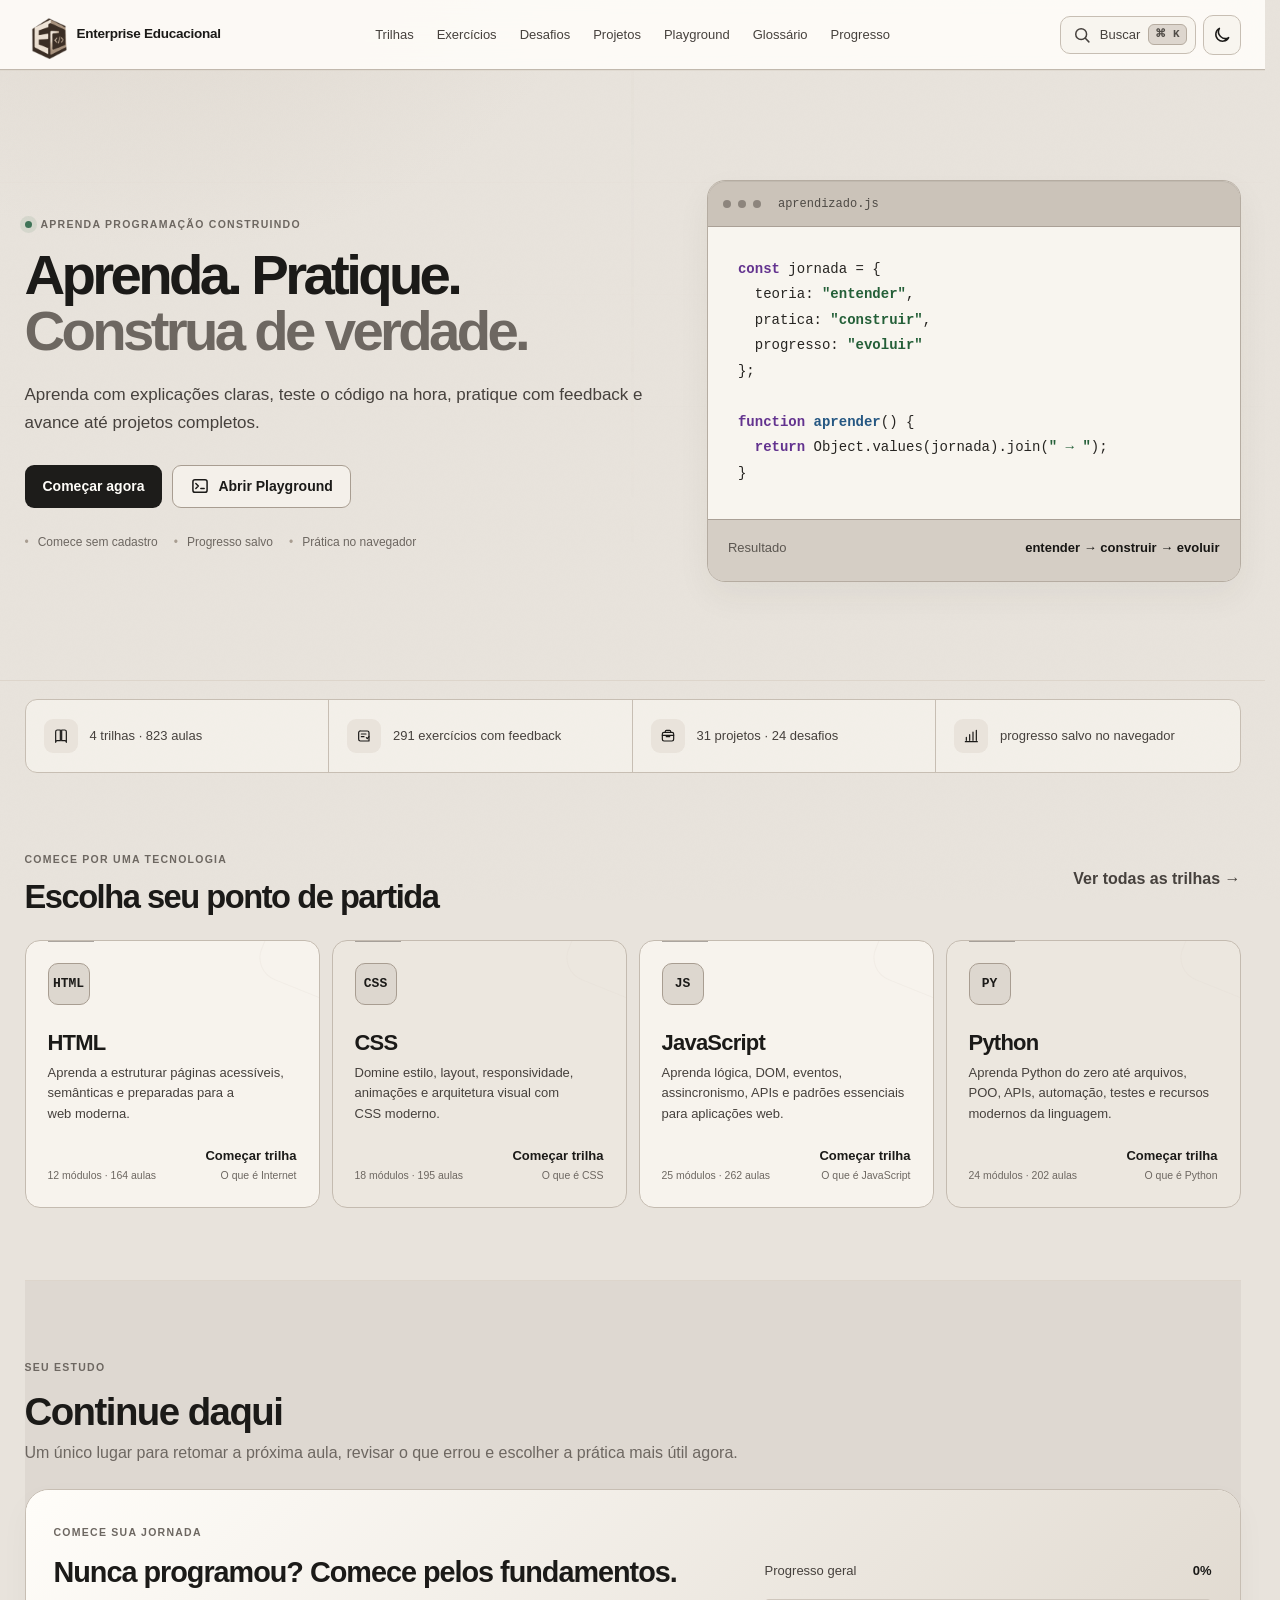
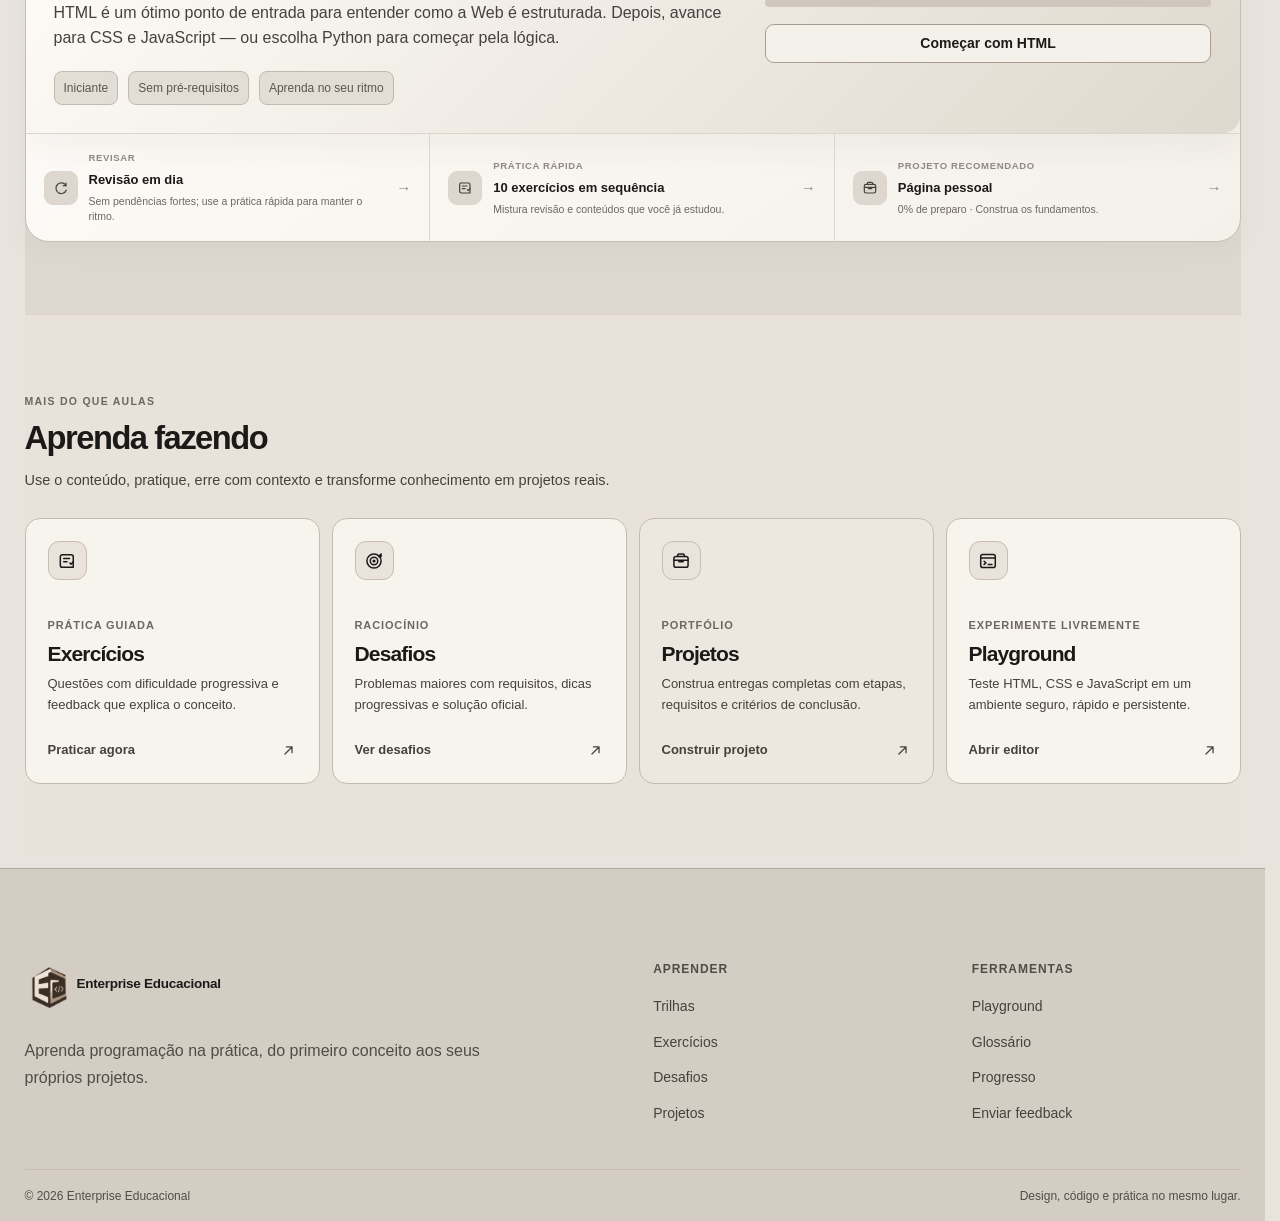
==== commit 5ff746df: "feat: adiciona feedbacks com banco Supabase dedicado" ====
--- a/index.html
+++ b/index.html
@@ -15,12 +15,14 @@
           ? saved.theme
           : (window.matchMedia && window.matchMedia('(prefers-color-scheme: light)').matches ? 'light' : 'dark');
         document.documentElement.dataset.theme = theme;
+        const meta = document.querySelector('meta[name="theme-color"]');
+        if (meta) meta.content = theme === 'light' ? '#f5efe6' : '#08090a';
       } catch {}
     })();
   </script>
-  <link id="favicon32" rel="icon" type="image/png" sizes="32x32" href="assets/branding/favicon-32.png?v=46" data-dark-href="assets/branding/favicon-32.png?v=46" data-light-href="assets/branding/favicon-light-32.png?v=46" />
-  <link id="favicon16" rel="icon" type="image/png" sizes="16x16" href="assets/branding/favicon-16.png?v=46" data-dark-href="assets/branding/favicon-16.png?v=46" data-light-href="assets/branding/favicon-light-16.png?v=46" />
-  <link id="appleTouchIcon" rel="apple-touch-icon" sizes="180x180" href="assets/branding/apple-touch-icon.png?v=46" data-dark-href="assets/branding/apple-touch-icon.png?v=46" data-light-href="assets/branding/apple-touch-icon-light.png?v=46" />
+  <link id="favicon32" rel="icon" type="image/png" sizes="32x32" href="assets/branding/favicon-32.png?v=48" data-dark-href="assets/branding/favicon-32.png?v=48" data-light-href="assets/branding/favicon-light-32.png?v=48" />
+  <link id="favicon16" rel="icon" type="image/png" sizes="16x16" href="assets/branding/favicon-16.png?v=48" data-dark-href="assets/branding/favicon-16.png?v=48" data-light-href="assets/branding/favicon-light-16.png?v=48" />
+  <link id="appleTouchIcon" rel="apple-touch-icon" sizes="180x180" href="assets/branding/apple-touch-icon.png?v=48" data-dark-href="assets/branding/apple-touch-icon.png?v=48" data-light-href="assets/branding/apple-touch-icon-light.png?v=48" />
   <script>
     (() => {
       const theme = document.documentElement.dataset.theme;
@@ -30,19 +32,18 @@
         if (el) el.href = isLight ? lightHref : darkHref;
       };
       setTimeout(() => {
-        setHref('favicon32', 'assets/branding/favicon-32.png?v=46', 'assets/branding/favicon-light-32.png?v=46');
-        setHref('favicon16', 'assets/branding/favicon-16.png?v=46', 'assets/branding/favicon-light-16.png?v=46');
-        setHref('appleTouchIcon', 'assets/branding/apple-touch-icon.png?v=46', 'assets/branding/apple-touch-icon-light.png?v=46');
+        setHref('favicon32', 'assets/branding/favicon-32.png?v=48', 'assets/branding/favicon-light-32.png?v=48');
+        setHref('favicon16', 'assets/branding/favicon-16.png?v=48', 'assets/branding/favicon-light-16.png?v=48');
+        setHref('appleTouchIcon', 'assets/branding/apple-touch-icon.png?v=48', 'assets/branding/apple-touch-icon-light.png?v=48');
       }, 0);
     })();
   </script>
-  <link rel="manifest" href="manifest.webmanifest?v=46" />
+  <link rel="manifest" href="manifest.webmanifest?v=48" />
   <meta name="apple-mobile-web-app-capable" content="yes" />
   <meta name="apple-mobile-web-app-status-bar-style" content="black-translucent" />
-  <link rel="stylesheet" href="styles.css?v=46" />
+  <link rel="stylesheet" href="styles.css?v=48" />
 </head>
 <body>
-  <a class="skip-link" href="#mainContent">Pular para o conteúdo principal</a>
   <svg class="icon-sprite" aria-hidden="true" focusable="false">
     <symbol id="icon-search" viewBox="0 0 24 24"><circle cx="11" cy="11" r="6.5"/><path d="m16 16 4.25 4.25"/></symbol>
     <symbol id="icon-sun" viewBox="0 0 24 24"><circle cx="12" cy="12" r="3.75"/><path d="M12 2.75v2.1M12 19.15v2.1M2.75 12h2.1M19.15 12h2.1M5.46 5.46l1.48 1.48M17.06 17.06l1.48 1.48M18.54 5.46l-1.48 1.48M6.94 17.06l-1.48 1.48"/></symbol>
@@ -88,7 +89,7 @@
   <header class="site-header" id="siteHeader">
     <div class="shell header-inner">
       <a class="brand" href="#home" aria-label="Enterprise Educacional — início">
-        <span class="brand-mark" aria-hidden="true"><img class="brand-symbol" src="assets/branding/enterprise-symbol.png?v=46" data-dark-src="assets/branding/enterprise-symbol.png?v=46" data-light-src="assets/branding/enterprise-symbol-light.png?v=46" alt="" /></span>
+        <span class="brand-mark" aria-hidden="true"><img class="brand-symbol" src="assets/branding/enterprise-symbol.png?v=48" data-dark-src="assets/branding/enterprise-symbol.png?v=48" data-light-src="assets/branding/enterprise-symbol-light.png?v=48" alt="" /></span>
         <span class="brand-name">Enterprise Educacional</span>
       </a>
 
@@ -227,7 +228,7 @@
           <div class="workbench-resizer" id="workbenchResizer" role="separator" aria-orientation="vertical" aria-label="Redimensionar editor e resultado" tabindex="0"></div>
           <section class="preview-pane">
             <div class="pane-head preview-pane-head"><div class="preview-heading"><strong id="previewTitle">Resultado</strong><span class="runtime-badge" id="runtimeBadge">Web sandbox</span></div><div class="preview-tools"><button class="preview-action" id="clearPythonOutput" type="button" hidden title="Limpar saída do Python"><svg class="ui-icon"><use href="#icon-close"></use></svg><span>Limpar</span></button><div class="viewport-switch" id="viewportSwitch" role="group" aria-label="Largura da prévia"><button type="button" class="active" data-viewport="desktop" aria-label="Prévia desktop" title="Desktop"><svg class="ui-icon"><use href="#icon-desktop"></use></svg></button><button type="button" data-viewport="tablet" aria-label="Prévia tablet" title="Tablet"><svg class="ui-icon"><use href="#icon-tablet"></use></svg></button><button type="button" data-viewport="mobile" aria-label="Prévia mobile" title="Mobile"><svg class="ui-icon"><use href="#icon-phone"></use></svg></button></div><button class="preview-run-button" id="runPlayground" type="button" aria-label="Executar código" title="Executar código (Ctrl + Enter)"><svg class="ui-icon"><use href="#icon-play"></use></svg><span class="visually-hidden">Executar</span></button><button class="preview-stop-button" id="stopPython" type="button" hidden aria-label="Parar execução do Python" title="Parar execução"><svg class="ui-icon"><use href="#icon-stop"></use></svg><span class="visually-hidden">Parar</span></button><button class="preview-action" id="runResultFullscreen" type="button" title="Mostrar resultado em tela cheia"><svg class="ui-icon"><use href="#icon-expand"></use></svg><span>Tela cheia</span></button><span id="runStatus" class="run-status" aria-live="polite">Pronto</span></div></div>
-            <div class="preview-stage" id="previewStage"><div class="preview-device" id="previewDevice" data-viewport="desktop"><iframe id="previewFrame" title="Resultado do código" sandbox="allow-scripts"></iframe><div class="python-runtime" id="pythonRuntime" hidden><div class="python-runtime-hero"><span class="python-runtime-icon"><svg class="ui-icon"><use href="#icon-python"></use></svg></span><div><strong>Python 3 no navegador</strong><p id="pythonRuntimeText">Execute o código para iniciar o runtime. Na primeira vez, o Pyodide será carregado pela internet.</p></div></div><div class="python-runtime-stats"><span>WebAssembly</span><span>Worker isolado</span><span>stdout / stderr</span></div></div></div><div class="fullscreen-hint" id="resultFullscreenHint" hidden>Pressione <kbd>Esc</kbd> para sair</div></div>
+            <div class="preview-stage" id="previewStage"><div class="preview-device" id="previewDevice" data-viewport="desktop"><iframe id="previewFrame" title="Resultado do código" sandbox="allow-scripts"></iframe><div class="tkinter-runtime" id="tkinterRuntime" hidden aria-live="polite" aria-label="Resultado visual do Tkinter Web Lite"></div><div class="python-runtime" id="pythonRuntime" hidden><div class="python-runtime-hero"><span class="python-runtime-icon"><svg class="ui-icon"><use href="#icon-python"></use></svg></span><div><strong>Python 3 no navegador</strong><p id="pythonRuntimeText">Execute o código para iniciar o runtime. Na primeira vez, o Pyodide será carregado pela internet.</p></div></div><div class="python-runtime-stats"><span>WebAssembly</span><span>Worker isolado</span><span>stdout / stderr</span></div></div></div><div class="fullscreen-hint" id="resultFullscreenHint" hidden>Pressione <kbd>Esc</kbd> para sair</div></div>
             <div class="console-panel" id="consolePanel"><div class="console-head"><div class="console-title-wrap"><strong id="consoleTitle">Console</strong><span id="consoleHint">JavaScript</span><span class="console-unread" id="consoleUnread" hidden>0</span></div><div class="console-actions"><button class="text-button" id="clearConsole" type="button">Limpar</button><button class="console-toggle" id="toggleConsole" type="button" aria-expanded="true"><span id="toggleConsoleText">Ocultar</span><svg class="ui-icon"><use href="#icon-chevron-down"></use></svg></button></div></div><div class="console-output" id="playgroundConsole" aria-live="polite"><div class="console-empty">Execute o código para ver logs e erros aqui.</div></div></div>
           </section>
         </div>
@@ -298,15 +299,15 @@
   </main>
 
   <footer class="site-footer">
-    <div class="shell footer-grid"><div class="footer-brand"><a class="brand" href="#home"><span class="brand-mark" aria-hidden="true"><img class="brand-symbol" src="assets/branding/enterprise-symbol.png?v=46" data-dark-src="assets/branding/enterprise-symbol.png?v=46" data-light-src="assets/branding/enterprise-symbol-light.png?v=46" alt="" /></span><span class="brand-name">Enterprise Educacional</span></a><p>Aprenda programação na prática, do primeiro conceito aos seus próprios projetos.</p></div><div><h2>Aprender</h2><a href="#trilhas">Trilhas</a><a href="#exercicios">Exercícios</a><a href="#desafios">Desafios</a><a href="#projetos">Projetos</a></div><div><h2>Ferramentas</h2><a href="#playground">Playground</a><a href="#glossario">Glossário</a><a href="#progresso">Progresso</a></div></div>
+    <div class="shell footer-grid"><div class="footer-brand"><a class="brand" href="#home"><span class="brand-mark" aria-hidden="true"><img class="brand-symbol" src="assets/branding/enterprise-symbol.png?v=48" data-dark-src="assets/branding/enterprise-symbol.png?v=48" data-light-src="assets/branding/enterprise-symbol-light.png?v=48" alt="" /></span><span class="brand-name">Enterprise Educacional</span></a><p>Aprenda programação na prática, do primeiro conceito aos seus próprios projetos.</p></div><div><h2>Aprender</h2><a href="#trilhas">Trilhas</a><a href="#exercicios">Exercícios</a><a href="#desafios">Desafios</a><a href="#projetos">Projetos</a></div><div><h2>Ferramentas</h2><a href="#playground">Playground</a><a href="#glossario">Glossário</a><a href="#progresso">Progresso</a><button class="footer-link-button" id="openFeedback" type="button">Enviar feedback</button></div></div>
     <div class="shell footer-bottom"><span>© 2026 Enterprise Educacional</span><span>Design, código e prática no mesmo lugar.</span></div>
   </footer>
 
-  <dialog class="search-dialog" id="searchDialog">
-    <form method="dialog" class="search-modal"><div class="search-modal-head"><label class="search-field modal-search"><svg class="ui-icon" aria-hidden="true"><use href="#icon-search"></use></svg><input id="globalSearch" type="search" placeholder="Buscar aulas, módulos, exercícios, projetos..." autocomplete="off" /></label><button class="icon-button" value="cancel" aria-label="Fechar busca"><svg class="ui-icon" aria-hidden="true"><use href="#icon-close"></use></svg></button></div><div class="search-results" id="searchResults"></div><div class="search-hint"><span><kbd>Ctrl/⌘ K</kbd> buscar</span><span><kbd>↑↓</kbd> navegar</span><span><kbd>Enter</kbd> abrir</span><span><kbd>Esc</kbd> fechar</span></div></form>
-  </dialog>
-
-  <dialog class="saved-code-dialog" id="saveCodeDialog">
+  <dialog class="search-dialog" id="searchDialog" aria-label="Busca global">
+    <form method="dialog" class="search-modal"><div class="search-modal-head"><label class="search-field modal-search"><svg class="ui-icon" aria-hidden="true"><use href="#icon-search"></use></svg><input id="globalSearch" type="search" aria-label="Buscar no Enterprise Educacional" placeholder="Buscar aulas, módulos, exercícios, projetos..." autocomplete="off" /></label><button class="icon-button" value="cancel" aria-label="Fechar busca"><svg class="ui-icon" aria-hidden="true"><use href="#icon-close"></use></svg></button></div><div class="search-results" id="searchResults"></div><div class="search-hint"><span><kbd>Ctrl/⌘ K</kbd> buscar</span><span><kbd>↑↓</kbd> navegar</span><span><kbd>Enter</kbd> abrir</span><span><kbd>Esc</kbd> fechar</span></div></form>
+  </dialog>
+
+  <dialog class="saved-code-dialog" id="saveCodeDialog" aria-labelledby="saveCodeDialogTitle">
     <form class="saved-code-modal" id="saveCodeForm">
       <div class="saved-code-dialog-head"><div><span class="detail-kicker">Playground</span><strong id="saveCodeDialogTitle">Salvar código</strong><p>Escolha exatamente quais linguagens fazem parte deste projeto.</p></div><button class="icon-button" id="closeSaveCodeDialog" type="button" aria-label="Fechar"><svg class="ui-icon"><use href="#icon-close"></use></svg></button></div>
       <div class="saved-code-dialog-body">
@@ -324,16 +325,16 @@
     </form>
   </dialog>
 
-  <dialog class="saved-code-dialog saved-codes-library-dialog" id="savedCodesDialog">
+  <dialog class="saved-code-dialog saved-codes-library-dialog" id="savedCodesDialog" aria-label="Meus códigos salvos">
     <div class="saved-code-modal">
       <div class="saved-code-dialog-head"><div><span class="detail-kicker">Banco local</span><strong>Meus códigos</strong><p>Projetos que você decidiu guardar permanentemente neste navegador.</p></div><button class="icon-button" id="closeSavedCodesDialog" type="button" aria-label="Fechar"><svg class="ui-icon"><use href="#icon-close"></use></svg></button></div>
-      <div class="saved-codes-toolbar"><label class="search-field"><svg class="ui-icon"><use href="#icon-search"></use></svg><input id="savedCodesSearch" type="search" autocomplete="off" placeholder="Buscar projeto salvo..." /></label><div class="saved-codes-toolbar-actions"><span id="savedCodesCount">0 projetos</span><button class="button secondary compact" id="importSavedCodeFiles" type="button"><svg class="ui-icon"><use href="#icon-upload"></use></svg>Importar</button><input id="savedCodeImportInput" type="file" accept=".zip,.html,.htm,.css,.js,.mjs,.py,.json,.eeproject" multiple hidden></div></div>
+      <div class="saved-codes-toolbar"><label class="search-field"><svg class="ui-icon"><use href="#icon-search"></use></svg><input id="savedCodesSearch" type="search" aria-label="Buscar projeto salvo" autocomplete="off" placeholder="Buscar projeto salvo..." /></label><div class="saved-codes-toolbar-actions"><span id="savedCodesCount">0 projetos</span><button class="button secondary compact" id="importSavedCodeFiles" type="button"><svg class="ui-icon"><use href="#icon-upload"></use></svg>Importar</button><input id="savedCodeImportInput" type="file" accept=".zip,.html,.htm,.css,.js,.mjs,.py,.json,.eeproject" multiple hidden></div></div>
       <div class="saved-codes-list" id="savedCodesList"></div>
       <div class="saved-codes-footer"><span><strong>Exportar</strong> gera um ZIP com arquivos reais do projeto. <strong>Importar</strong> aceita esse ZIP ou arquivos HTML/CSS/JS/Python.</span><button class="button secondary" id="newSavedCodeFromLibrary" type="button">Salvar código atual</button></div>
     </div>
   </dialog>
 
-  <dialog class="saved-code-dialog cloud-sync-dialog" id="cloudSyncDialog">
+  <dialog class="saved-code-dialog cloud-sync-dialog" id="cloudSyncDialog" aria-label="Conta e sincronização em nuvem">
     <form class="saved-code-modal cloud-sync-modal" id="cloudSyncForm" method="dialog">
       <div class="saved-code-dialog-head"><div><span class="detail-kicker">Sincronização opcional</span><strong>Conta e nuvem</strong><p>O site continua funcionando sem conta. Para sincronizar, conecte seu próprio projeto Supabase.</p></div><button class="icon-button" id="closeCloudSync" type="button" aria-label="Fechar"><svg class="ui-icon"><use href="#icon-close"></use></svg></button></div>
       <div class="saved-code-dialog-body cloud-sync-body">
@@ -345,7 +346,24 @@
     </form>
   </dialog>
 
-  <dialog class="saved-code-dialog project-verifier-dialog" id="projectVerifierDialog">
+  <dialog class="saved-code-dialog feedback-dialog" id="feedbackDialog" aria-labelledby="feedbackDialogTitle">
+  <form class="saved-code-modal feedback-modal" id="feedbackForm">
+    <div class="saved-code-dialog-head"><div><span class="detail-kicker">Ajude a melhorar</span><strong id="feedbackDialogTitle">Enviar feedback</strong><p>Conte o que funcionou bem, o que pode melhorar ou relate um problema.</p></div><button class="icon-button" id="closeFeedback" type="button" aria-label="Fechar feedback"><svg class="ui-icon"><use href="#icon-close"></use></svg></button></div>
+    <div class="saved-code-dialog-body feedback-body">
+      <div class="feedback-field-grid">
+        <label><span>Tipo</span><select id="feedbackCategory" required><option value="geral">Geral</option><option value="conteudo">Conteúdo educacional</option><option value="playground">Playground / Python</option><option value="bug">Erro ou bug</option><option value="visual">Visual / responsividade</option><option value="sugestao">Sugestão</option></select></label>
+        <label><span>Avaliação</span><select id="feedbackRating"><option value="">Sem nota</option><option value="5">5 — Excelente</option><option value="4">4 — Muito bom</option><option value="3">3 — Bom</option><option value="2">2 — Pode melhorar</option><option value="1">1 — Ruim</option></select></label>
+      </div>
+      <label class="feedback-message-field"><span>Seu feedback</span><textarea id="feedbackText" minlength="5" maxlength="2000" required placeholder="Escreva aqui sua experiência, sugestão ou problema..."></textarea><small><span id="feedbackCounter">0</span>/2000 caracteres</small></label>
+      <label class="feedback-honeypot" aria-hidden="true"><span>Website</span><input id="feedbackWebsite" type="text" tabindex="-1" autocomplete="off"></label>
+      <p class="cloud-help">O feedback é enviado sem nome ou e-mail. Não inclua senhas, documentos ou outros dados pessoais.</p>
+      <p class="saved-code-validation" id="feedbackStatus" hidden></p>
+    </div>
+    <div class="saved-code-dialog-actions feedback-actions"><span></span><span></span><button class="button secondary" id="cancelFeedback" type="button">Cancelar</button><button class="button primary" id="submitFeedback" type="submit">Enviar feedback</button></div>
+  </form>
+</dialog>
+
+  <dialog class="saved-code-dialog project-verifier-dialog" id="projectVerifierDialog" aria-labelledby="projectVerifierTitle">
     <div class="saved-code-modal project-verifier-modal">
       <div class="saved-code-dialog-head"><div><span class="detail-kicker">Testes automáticos</span><strong id="projectVerifierTitle">Verificar código</strong><p id="projectVerifierDescription">Análise do código que está atualmente no Playground.</p></div><button class="icon-button" id="closeProjectVerifier" type="button" aria-label="Fechar"><svg class="ui-icon"><use href="#icon-close"></use></svg></button></div>
       <div class="project-verifier-summary" id="projectVerifierSummary"></div>
@@ -354,7 +372,7 @@
     </div>
   </dialog>
 
-  <dialog class="saved-code-dialog certificate-dialog" id="certificateDialog">
+  <dialog class="saved-code-dialog certificate-dialog" id="certificateDialog" aria-label="Certificado Enterprise Educacional">
     <div class="saved-code-modal certificate-modal">
       <div class="saved-code-dialog-head"><div><span class="detail-kicker">Conclusão de trilha</span><strong>Certificado Enterprise Educacional</strong><p>Disponível quando os critérios da trilha forem concluídos.</p></div><button class="icon-button" id="closeCertificate" type="button" aria-label="Fechar"><svg class="ui-icon"><use href="#icon-close"></use></svg></button></div>
       <div class="certificate-controls"><label><span>Nome no certificado</span><input id="certificateName" type="text" maxlength="90" placeholder="Seu nome" autocomplete="name"></label></div>
@@ -367,9 +385,9 @@
 
   <div class="toast-region" id="toastRegion" aria-live="polite" aria-atomic="false"></div>
 
-  <script src="content-data.js?v=46"></script>
-  <script src="app.js?v=46"></script>
-  <script src="platform-features.js?v=46"></script>
-  <script src="bootstrap.js?v=46"></script>
+  <script src="content-data.js?v=48"></script>
+  <script src="app.js?v=48"></script>
+  <script src="platform-features.js?v=48"></script>
+  <script src="bootstrap.js?v=48"></script>
 </body>
 </html>
--- a/styles.css
+++ b/styles.css
@@ -5042,3 +5042,114 @@
 @media (prefers-reduced-motion: reduce) {
   .page.active, .tech-card, .feature-card, .roadmap-node, .option { animation: none !important; transition: none !important; transform: none !important; }
 }
+
+
+/* ==========================================================================\n   Quality consolidation v47 — final authority for responsive/accessibility QA\n   ========================================================================== */
+.tkinter-runtime {
+  width:100%; min-height:340px; display:grid; place-items:center; padding:22px;
+  overflow:auto; background:#0b0d0f; color:#e9edf1;
+}
+.tkinter-runtime[hidden] { display:none !important; }
+.tk-lite-loading { width:min(520px,100%); padding:26px; border:1px solid #313840; background:#12161a; }
+.tk-lite-loading strong { display:block; margin:8px 0 5px; }
+.tk-lite-loading p { margin:0; color:#aab2ba; font-size:13px; }
+.tk-lite-window {
+  width:min(760px,100%); min-height:260px; border:1px solid #3a424b; background:#f2f2f2; color:#171717;
+  box-shadow:0 22px 54px rgba(0,0,0,.32); overflow:hidden; font:14px/1.4 Arial,Helvetica,sans-serif;
+}
+.tk-lite-titlebar { min-height:34px; display:flex; align-items:center; gap:6px; padding:0 10px; background:#d9dde1; border-bottom:1px solid #b6bcc2; }
+.tk-lite-titlebar > span { width:9px; height:9px; border-radius:50%; background:#9ba2a9; }
+.tk-lite-titlebar strong { margin-left:6px; font-size:12px; font-weight:700; color:#2d3338; overflow:hidden; text-overflow:ellipsis; white-space:nowrap; }
+.tk-lite-body { min-height:220px; padding:14px; background:#f0f0f0; overflow:auto; }
+.tk-lite-pack { display:flex; flex-direction:column; align-items:stretch; gap:6px; }
+.tk-lite-pack.tk-lite-pack-row { flex-direction:row; flex-wrap:wrap; align-items:center; }
+.tk-lite-grid { display:grid; gap:8px; align-items:center; }
+.tk-lite-place { position:relative; min-height:180px; }
+.tk-lite-frame { min-width:0; padding:8px; border:0; background:transparent; color:inherit; }
+.tk-lite-labelframe { border:1px solid #aaa; }
+.tk-lite-labelframe legend { padding:0 5px; }
+.tk-lite-label { min-width:0; white-space:pre-wrap; overflow-wrap:anywhere; }
+.tk-lite-button,.tk-lite-entry,.tk-lite-text,.tk-lite-listbox,.tk-lite-scale { font:inherit; color:#171717; }
+.tk-lite-button { min-height:32px; padding:5px 12px; border:1px solid #9aa0a6; border-radius:4px; background:#e8e8e8; cursor:pointer; }
+.tk-lite-button:hover { background:#fff; }
+.tk-lite-button:active { transform:translateY(1px); }
+.tk-lite-entry,.tk-lite-text,.tk-lite-listbox { width:100%; border:1px solid #969da3; border-radius:3px; background:#fff; padding:6px 8px; }
+.tk-lite-text { min-height:110px; resize:vertical; }
+.tk-lite-choice { display:inline-flex; align-items:center; gap:7px; min-height:28px; }
+.tk-lite-scale { width:100%; }
+.tk-lite-canvas { width:100%; max-width:100%; height:auto; background:#fff; border:1px solid #aaa; }
+.tk-lite-progress { width:100%; }
+.tk-lite-separator { width:100%; border:0; border-top:1px solid #aaa; }
+.tk-lite-message { margin-top:12px; padding:10px 12px; border:1px solid #9ca3aa; background:#fff; }
+.tk-lite-message strong { display:block; font-size:12px; }
+.tk-lite-message p { margin:3px 0 0; font-size:12px; }
+.tkinter-mode .preview-device { display:block; background:#0b0d0f; }
+.tkinter-mode .preview-stage { min-height:400px; }
+html[data-theme="light"] .tkinter-runtime { background:#e5ddd3; }
+
+/* v47 owns the final small-screen shell values; earlier historical layers remain inert underneath. */
+@media (max-width: 620px) {
+  :root { --shell: calc(100% - 22px); }
+  .preview-tools { max-width:100%; }
+  .tkinter-runtime { padding:12px; min-height:300px; }
+  .tk-lite-body { padding:10px; }
+}
+@media (max-width: 430px) {
+  :root { --shell: calc(100% - 18px); }
+  .header-inner { gap:8px; }
+  .header-actions { min-width:0; }
+  .page-header h1,.lesson-content h1 { overflow-wrap:anywhere; }
+  .preview-tools { gap:5px; }
+  .preview-action span:not(.visually-hidden), .run-status { font-size:10.5px; }
+  .tk-lite-window { min-height:230px; }
+  .tk-lite-grid { gap:6px; }
+}
+@media (max-width: 390px) {
+  :root { --shell: calc(100% - 16px); }
+  .header-actions { gap:2px; }
+  .icon-button,.search-trigger { width:36px; height:36px; min-height:36px; }
+  .brand-mark,.brand-symbol { width:34px; height:34px; }
+  .editor-pane-head .pane-tools { gap:6px; }
+  .editor-main-actions { gap:8px; }
+  .tkinter-runtime { padding:8px; }
+}
+@media (max-width: 375px) {
+  :root { --shell: calc(100% - 14px); }
+  .hero-copy h1 { font-size:clamp(36px,12vw,44px); }
+  .page-header h1,.lesson-content h1 { font-size:clamp(33px,10.8vw,39px); }
+  .header-inner { gap:5px; }
+  .header-actions { gap:1px; }
+  .mobile-menu-button,.icon-button,.search-trigger { width:34px; height:34px; min-height:34px; }
+  .preview-tools { overflow-x:auto; overscroll-behavior-inline:contain; scrollbar-width:none; }
+  .preview-tools::-webkit-scrollbar { display:none; }
+  .editor-statusbar { gap:7px 9px; }
+  .tk-lite-titlebar { padding-inline:7px; }
+  .tk-lite-body { padding:8px; }
+}
+
+/* Feedback integration v48 — public Supabase inbox */
+.footer-link-button {
+  display:block; width:fit-content; padding:6px 0; border:0; background:transparent;
+  color:var(--text-2); font-size:14px; cursor:pointer; text-align:left;
+}
+.footer-link-button:hover { color:var(--text); }
+.feedback-modal { width:min(680px,calc(100vw - 32px)); }
+.feedback-body { gap:16px; }
+.feedback-field-grid { display:grid; grid-template-columns:1fr 1fr; gap:14px; }
+.feedback-body label:not(.feedback-honeypot) { display:grid; gap:7px; color:var(--text-2); font-size:12px; font-weight:700; }
+.feedback-body select, .feedback-body textarea {
+  width:100%; border:1px solid var(--border); border-radius:10px; background:var(--bg-2); color:var(--text); outline:0;
+}
+.feedback-body select { min-height:44px; padding:0 12px; }
+.feedback-body textarea { min-height:150px; padding:12px 13px; resize:vertical; line-height:1.55; }
+.feedback-body select:focus, .feedback-body textarea:focus { border-color:var(--border-strong); box-shadow:0 0 0 2px color-mix(in srgb,var(--focus) 12%,transparent); }
+.feedback-message-field small { justify-self:end; color:var(--text-4); font-weight:600; }
+.feedback-honeypot { position:fixed !important; left:-10000px !important; width:1px !important; height:1px !important; overflow:hidden !important; opacity:0 !important; pointer-events:none !important; }
+.feedback-actions { grid-template-columns:1fr 1fr auto auto; }
+html[data-theme="light"] .feedback-body select, html[data-theme="light"] .feedback-body textarea { background:#fffdf9; border-color:#d4c9bc; }
+@media (max-width:600px) {
+  .feedback-field-grid { grid-template-columns:1fr; }
+  .feedback-actions { grid-template-columns:1fr 1fr; }
+  .feedback-actions > span { display:none; }
+}
+
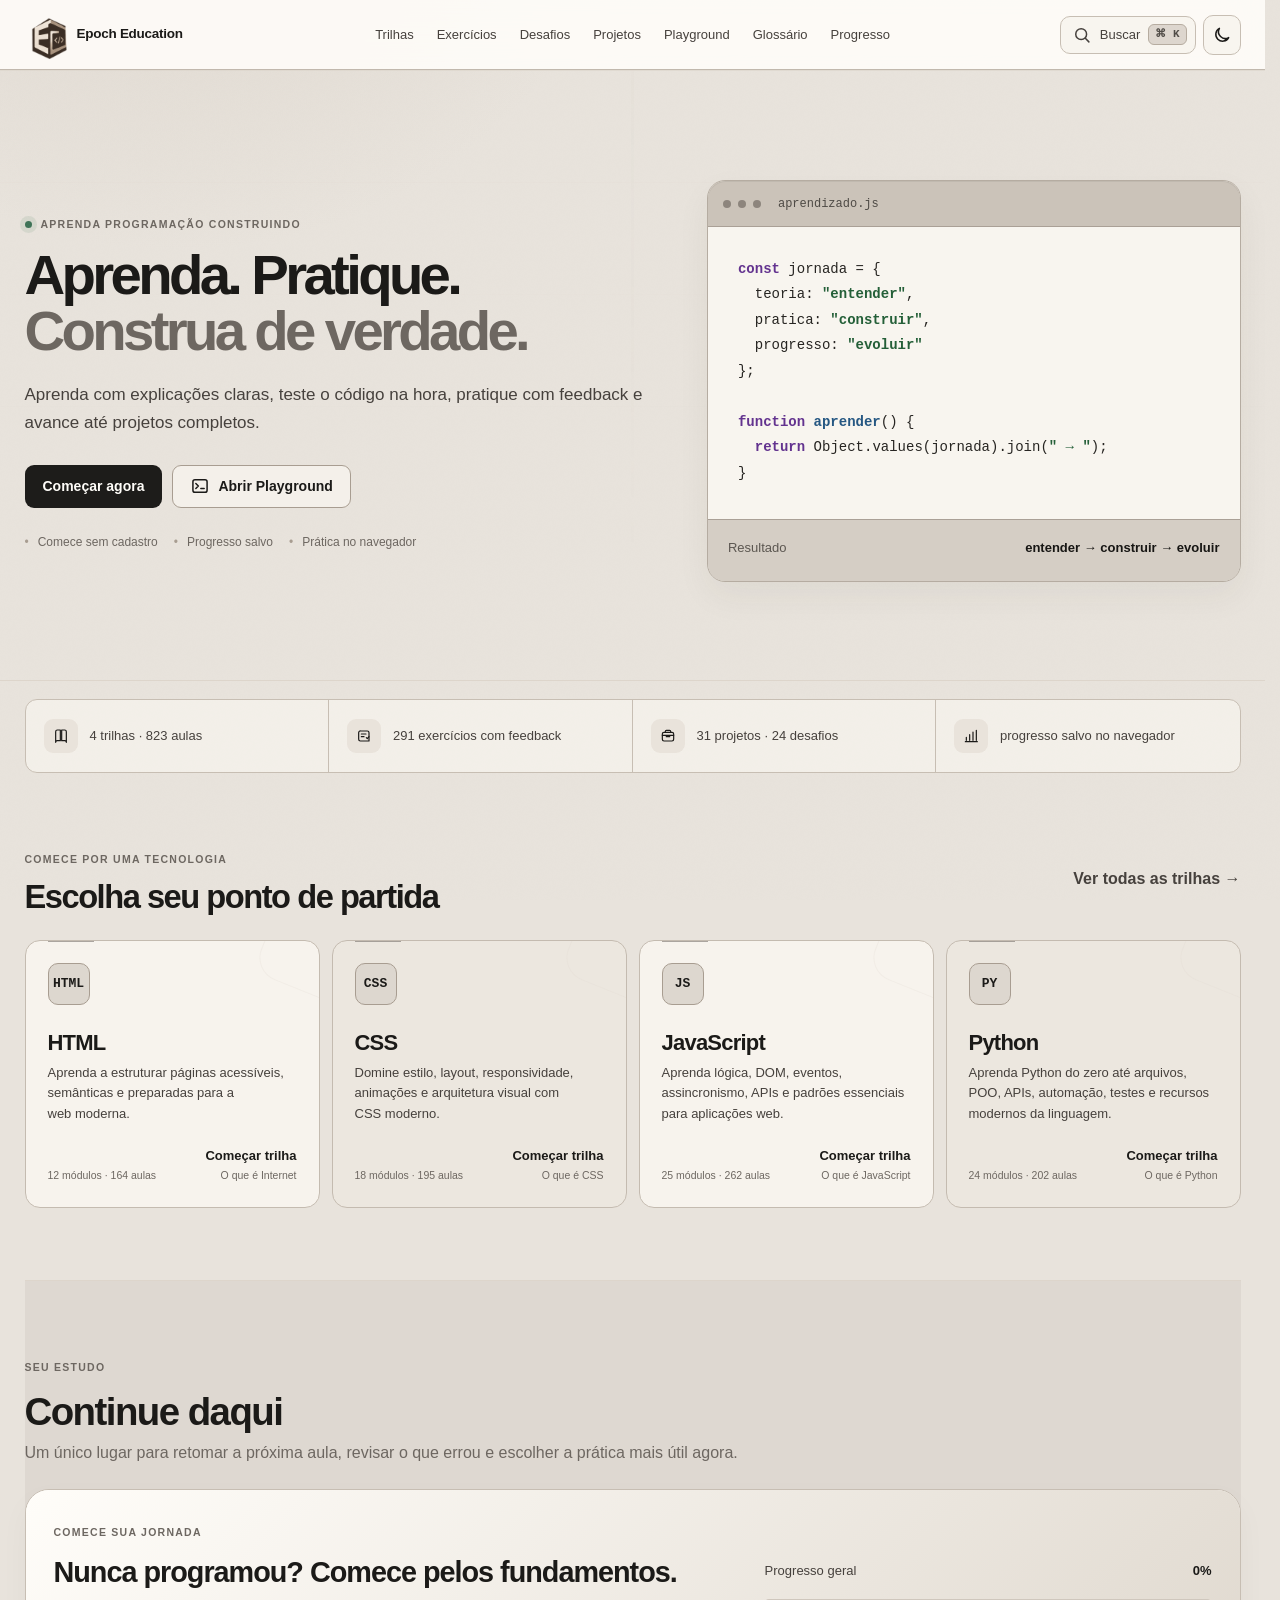
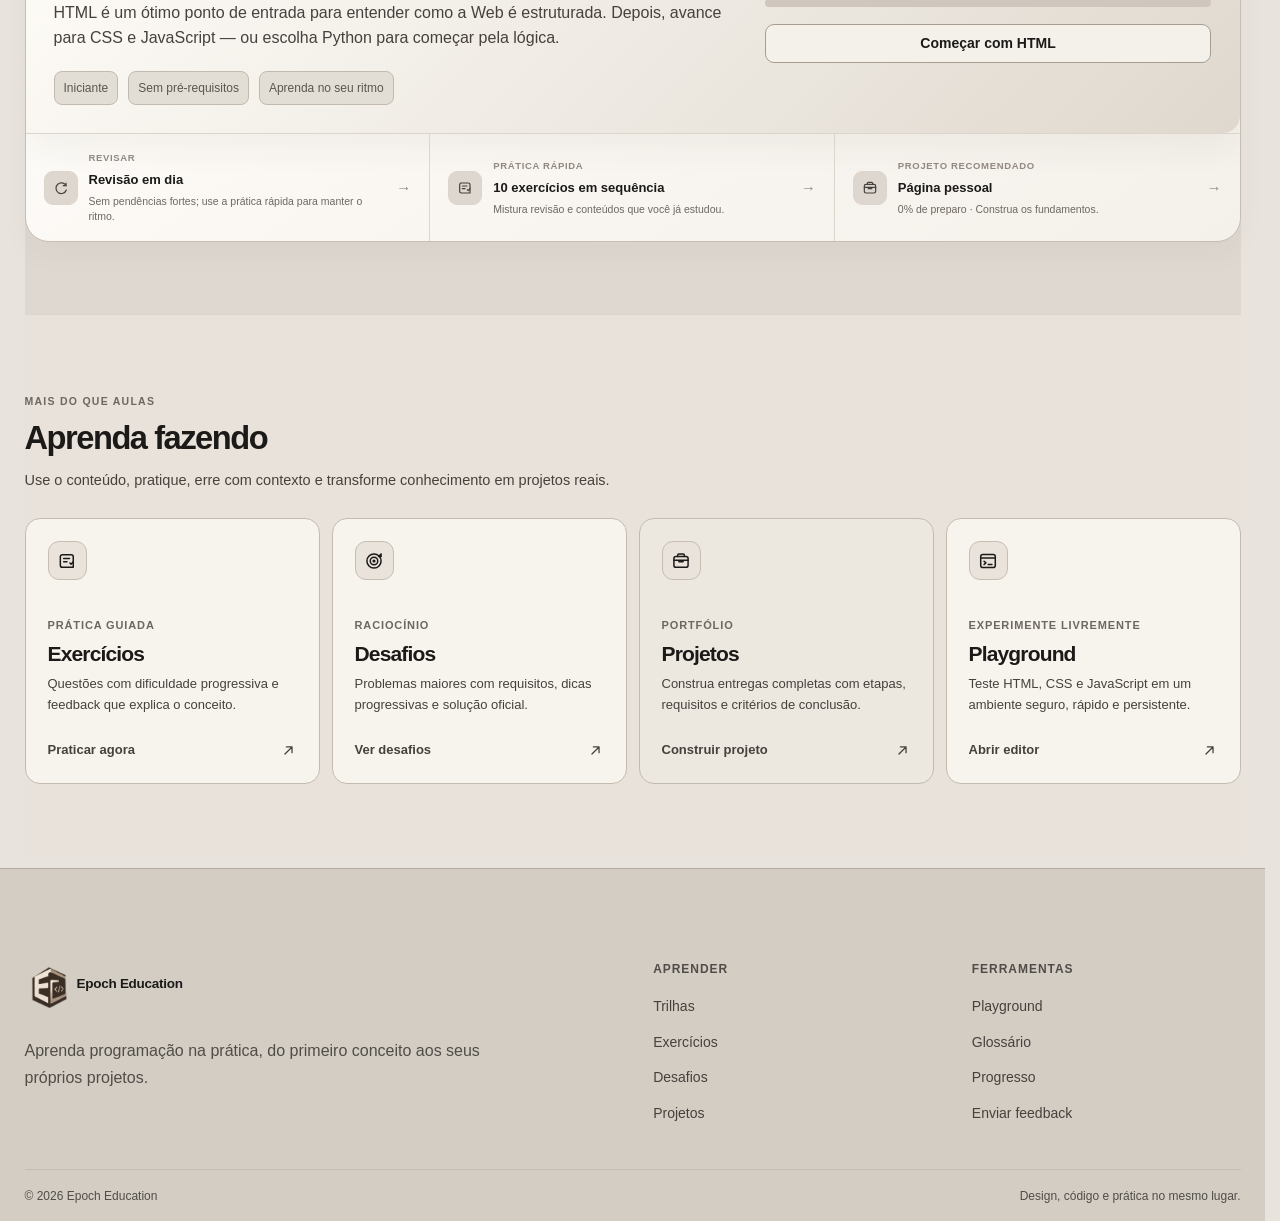
==== commit 7625f9dc: "feat: altera marca para Epoch Education v49" ====
--- a/index.html
+++ b/index.html
@@ -3,10 +3,10 @@
 <head>
   <meta charset="UTF-8" />
   <meta name="viewport" content="width=device-width, initial-scale=1.0" />
-  <meta name="description" content="Enterprise Educacional — aprenda HTML, CSS, JavaScript e Python com aulas completas, exercícios, desafios, projetos e playground interativo." />
+  <meta name="description" content="Epoch Education — aprenda HTML, CSS, JavaScript e Python com aulas completas, exercícios, desafios, projetos e playground interativo." />
   <meta name="theme-color" content="#08090a" />
   <meta name="color-scheme" content="dark light" />
-  <title>Enterprise Educacional</title>
+  <title>Epoch Education</title>
   <script>
     (() => {
       try {
@@ -20,9 +20,9 @@
       } catch {}
     })();
   </script>
-  <link id="favicon32" rel="icon" type="image/png" sizes="32x32" href="assets/branding/favicon-32.png?v=48" data-dark-href="assets/branding/favicon-32.png?v=48" data-light-href="assets/branding/favicon-light-32.png?v=48" />
-  <link id="favicon16" rel="icon" type="image/png" sizes="16x16" href="assets/branding/favicon-16.png?v=48" data-dark-href="assets/branding/favicon-16.png?v=48" data-light-href="assets/branding/favicon-light-16.png?v=48" />
-  <link id="appleTouchIcon" rel="apple-touch-icon" sizes="180x180" href="assets/branding/apple-touch-icon.png?v=48" data-dark-href="assets/branding/apple-touch-icon.png?v=48" data-light-href="assets/branding/apple-touch-icon-light.png?v=48" />
+  <link id="favicon32" rel="icon" type="image/png" sizes="32x32" href="assets/branding/favicon-32.png?v=49" data-dark-href="assets/branding/favicon-32.png?v=49" data-light-href="assets/branding/favicon-light-32.png?v=49" />
+  <link id="favicon16" rel="icon" type="image/png" sizes="16x16" href="assets/branding/favicon-16.png?v=49" data-dark-href="assets/branding/favicon-16.png?v=49" data-light-href="assets/branding/favicon-light-16.png?v=49" />
+  <link id="appleTouchIcon" rel="apple-touch-icon" sizes="180x180" href="assets/branding/apple-touch-icon.png?v=49" data-dark-href="assets/branding/apple-touch-icon.png?v=49" data-light-href="assets/branding/apple-touch-icon-light.png?v=49" />
   <script>
     (() => {
       const theme = document.documentElement.dataset.theme;
@@ -32,16 +32,16 @@
         if (el) el.href = isLight ? lightHref : darkHref;
       };
       setTimeout(() => {
-        setHref('favicon32', 'assets/branding/favicon-32.png?v=48', 'assets/branding/favicon-light-32.png?v=48');
-        setHref('favicon16', 'assets/branding/favicon-16.png?v=48', 'assets/branding/favicon-light-16.png?v=48');
-        setHref('appleTouchIcon', 'assets/branding/apple-touch-icon.png?v=48', 'assets/branding/apple-touch-icon-light.png?v=48');
+        setHref('favicon32', 'assets/branding/favicon-32.png?v=49', 'assets/branding/favicon-light-32.png?v=49');
+        setHref('favicon16', 'assets/branding/favicon-16.png?v=49', 'assets/branding/favicon-light-16.png?v=49');
+        setHref('appleTouchIcon', 'assets/branding/apple-touch-icon.png?v=49', 'assets/branding/apple-touch-icon-light.png?v=49');
       }, 0);
     })();
   </script>
-  <link rel="manifest" href="manifest.webmanifest?v=48" />
+  <link rel="manifest" href="manifest.webmanifest?v=49" />
   <meta name="apple-mobile-web-app-capable" content="yes" />
   <meta name="apple-mobile-web-app-status-bar-style" content="black-translucent" />
-  <link rel="stylesheet" href="styles.css?v=48" />
+  <link rel="stylesheet" href="styles.css?v=49" />
 </head>
 <body>
   <svg class="icon-sprite" aria-hidden="true" focusable="false">
@@ -88,9 +88,9 @@
 
   <header class="site-header" id="siteHeader">
     <div class="shell header-inner">
-      <a class="brand" href="#home" aria-label="Enterprise Educacional — início">
-        <span class="brand-mark" aria-hidden="true"><img class="brand-symbol" src="assets/branding/enterprise-symbol.png?v=48" data-dark-src="assets/branding/enterprise-symbol.png?v=48" data-light-src="assets/branding/enterprise-symbol-light.png?v=48" alt="" /></span>
-        <span class="brand-name">Enterprise Educacional</span>
+      <a class="brand" href="#home" aria-label="Epoch Education — início">
+        <span class="brand-mark" aria-hidden="true"><img class="brand-symbol" src="assets/branding/enterprise-symbol.png?v=49" data-dark-src="assets/branding/enterprise-symbol.png?v=49" data-light-src="assets/branding/enterprise-symbol-light.png?v=49" alt="" /></span>
+        <span class="brand-name">Epoch Education</span>
       </a>
 
       <nav class="desktop-nav" aria-label="Navegação principal">
@@ -299,12 +299,12 @@
   </main>
 
   <footer class="site-footer">
-    <div class="shell footer-grid"><div class="footer-brand"><a class="brand" href="#home"><span class="brand-mark" aria-hidden="true"><img class="brand-symbol" src="assets/branding/enterprise-symbol.png?v=48" data-dark-src="assets/branding/enterprise-symbol.png?v=48" data-light-src="assets/branding/enterprise-symbol-light.png?v=48" alt="" /></span><span class="brand-name">Enterprise Educacional</span></a><p>Aprenda programação na prática, do primeiro conceito aos seus próprios projetos.</p></div><div><h2>Aprender</h2><a href="#trilhas">Trilhas</a><a href="#exercicios">Exercícios</a><a href="#desafios">Desafios</a><a href="#projetos">Projetos</a></div><div><h2>Ferramentas</h2><a href="#playground">Playground</a><a href="#glossario">Glossário</a><a href="#progresso">Progresso</a><button class="footer-link-button" id="openFeedback" type="button">Enviar feedback</button></div></div>
-    <div class="shell footer-bottom"><span>© 2026 Enterprise Educacional</span><span>Design, código e prática no mesmo lugar.</span></div>
+    <div class="shell footer-grid"><div class="footer-brand"><a class="brand" href="#home"><span class="brand-mark" aria-hidden="true"><img class="brand-symbol" src="assets/branding/enterprise-symbol.png?v=49" data-dark-src="assets/branding/enterprise-symbol.png?v=49" data-light-src="assets/branding/enterprise-symbol-light.png?v=49" alt="" /></span><span class="brand-name">Epoch Education</span></a><p>Aprenda programação na prática, do primeiro conceito aos seus próprios projetos.</p></div><div><h2>Aprender</h2><a href="#trilhas">Trilhas</a><a href="#exercicios">Exercícios</a><a href="#desafios">Desafios</a><a href="#projetos">Projetos</a></div><div><h2>Ferramentas</h2><a href="#playground">Playground</a><a href="#glossario">Glossário</a><a href="#progresso">Progresso</a><button class="footer-link-button" id="openFeedback" type="button">Enviar feedback</button></div></div>
+    <div class="shell footer-bottom"><span>© 2026 Epoch Education</span><span>Design, código e prática no mesmo lugar.</span></div>
   </footer>
 
   <dialog class="search-dialog" id="searchDialog" aria-label="Busca global">
-    <form method="dialog" class="search-modal"><div class="search-modal-head"><label class="search-field modal-search"><svg class="ui-icon" aria-hidden="true"><use href="#icon-search"></use></svg><input id="globalSearch" type="search" aria-label="Buscar no Enterprise Educacional" placeholder="Buscar aulas, módulos, exercícios, projetos..." autocomplete="off" /></label><button class="icon-button" value="cancel" aria-label="Fechar busca"><svg class="ui-icon" aria-hidden="true"><use href="#icon-close"></use></svg></button></div><div class="search-results" id="searchResults"></div><div class="search-hint"><span><kbd>Ctrl/⌘ K</kbd> buscar</span><span><kbd>↑↓</kbd> navegar</span><span><kbd>Enter</kbd> abrir</span><span><kbd>Esc</kbd> fechar</span></div></form>
+    <form method="dialog" class="search-modal"><div class="search-modal-head"><label class="search-field modal-search"><svg class="ui-icon" aria-hidden="true"><use href="#icon-search"></use></svg><input id="globalSearch" type="search" aria-label="Buscar no Epoch Education" placeholder="Buscar aulas, módulos, exercícios, projetos..." autocomplete="off" /></label><button class="icon-button" value="cancel" aria-label="Fechar busca"><svg class="ui-icon" aria-hidden="true"><use href="#icon-close"></use></svg></button></div><div class="search-results" id="searchResults"></div><div class="search-hint"><span><kbd>Ctrl/⌘ K</kbd> buscar</span><span><kbd>↑↓</kbd> navegar</span><span><kbd>Enter</kbd> abrir</span><span><kbd>Esc</kbd> fechar</span></div></form>
   </dialog>
 
   <dialog class="saved-code-dialog" id="saveCodeDialog" aria-labelledby="saveCodeDialogTitle">
@@ -318,7 +318,7 @@
           <label class="saved-code-language"><input type="checkbox" value="js" data-save-language /><span class="saved-code-language-icon"><svg class="ui-icon"><use href="#icon-js"></use></svg></span><span><strong>JavaScript</strong><small>Comportamento da página</small></span></label>
           <label class="saved-code-language"><input type="checkbox" value="python" data-save-language /><span class="saved-code-language-icon"><svg class="ui-icon"><use href="#icon-python"></use></svg></span><span><strong>Python</strong><small>Programa e saída textual</small></span></label>
         </div></fieldset>
-        <div class="saved-code-storage-note"><svg class="ui-icon"><use href="#icon-folder"></use></svg><span><strong>Salvo neste navegador.</strong> O Enterprise Educacional usa IndexedDB e mantém um fallback local quando necessário.</span></div>
+        <div class="saved-code-storage-note"><svg class="ui-icon"><use href="#icon-folder"></use></svg><span><strong>Salvo neste navegador.</strong> O Epoch Education usa IndexedDB e mantém um fallback local quando necessário.</span></div>
         <p class="saved-code-validation" id="saveCodeValidation" hidden></p>
       </div>
       <div class="saved-code-dialog-actions"><button class="button secondary" id="saveCodeAsNew" type="button" hidden>Salvar como novo</button><span></span><button class="button secondary" id="cancelSaveCode" type="button">Cancelar</button><button class="button primary" id="confirmSaveCode" type="submit">Salvar projeto</button></div>
@@ -372,9 +372,9 @@
     </div>
   </dialog>
 
-  <dialog class="saved-code-dialog certificate-dialog" id="certificateDialog" aria-label="Certificado Enterprise Educacional">
+  <dialog class="saved-code-dialog certificate-dialog" id="certificateDialog" aria-label="Certificado Epoch Education">
     <div class="saved-code-modal certificate-modal">
-      <div class="saved-code-dialog-head"><div><span class="detail-kicker">Conclusão de trilha</span><strong>Certificado Enterprise Educacional</strong><p>Disponível quando os critérios da trilha forem concluídos.</p></div><button class="icon-button" id="closeCertificate" type="button" aria-label="Fechar"><svg class="ui-icon"><use href="#icon-close"></use></svg></button></div>
+      <div class="saved-code-dialog-head"><div><span class="detail-kicker">Conclusão de trilha</span><strong>Certificado Epoch Education</strong><p>Disponível quando os critérios da trilha forem concluídos.</p></div><button class="icon-button" id="closeCertificate" type="button" aria-label="Fechar"><svg class="ui-icon"><use href="#icon-close"></use></svg></button></div>
       <div class="certificate-controls"><label><span>Nome no certificado</span><input id="certificateName" type="text" maxlength="90" placeholder="Seu nome" autocomplete="name"></label></div>
       <article class="certificate-preview" id="certificatePreview" aria-live="polite"></article>
       <div class="saved-codes-footer"><span>Você pode imprimir ou salvar como PDF pelo navegador.</span><button class="button primary" id="printCertificate" type="button"><svg class="ui-icon"><use href="#icon-download"></use></svg>Imprimir / salvar PDF</button></div>
@@ -385,9 +385,9 @@
 
   <div class="toast-region" id="toastRegion" aria-live="polite" aria-atomic="false"></div>
 
-  <script src="content-data.js?v=48"></script>
-  <script src="app.js?v=48"></script>
-  <script src="platform-features.js?v=48"></script>
-  <script src="bootstrap.js?v=48"></script>
+  <script src="content-data.js?v=49"></script>
+  <script src="app.js?v=49"></script>
+  <script src="platform-features.js?v=49"></script>
+  <script src="bootstrap.js?v=49"></script>
 </body>
 </html>
